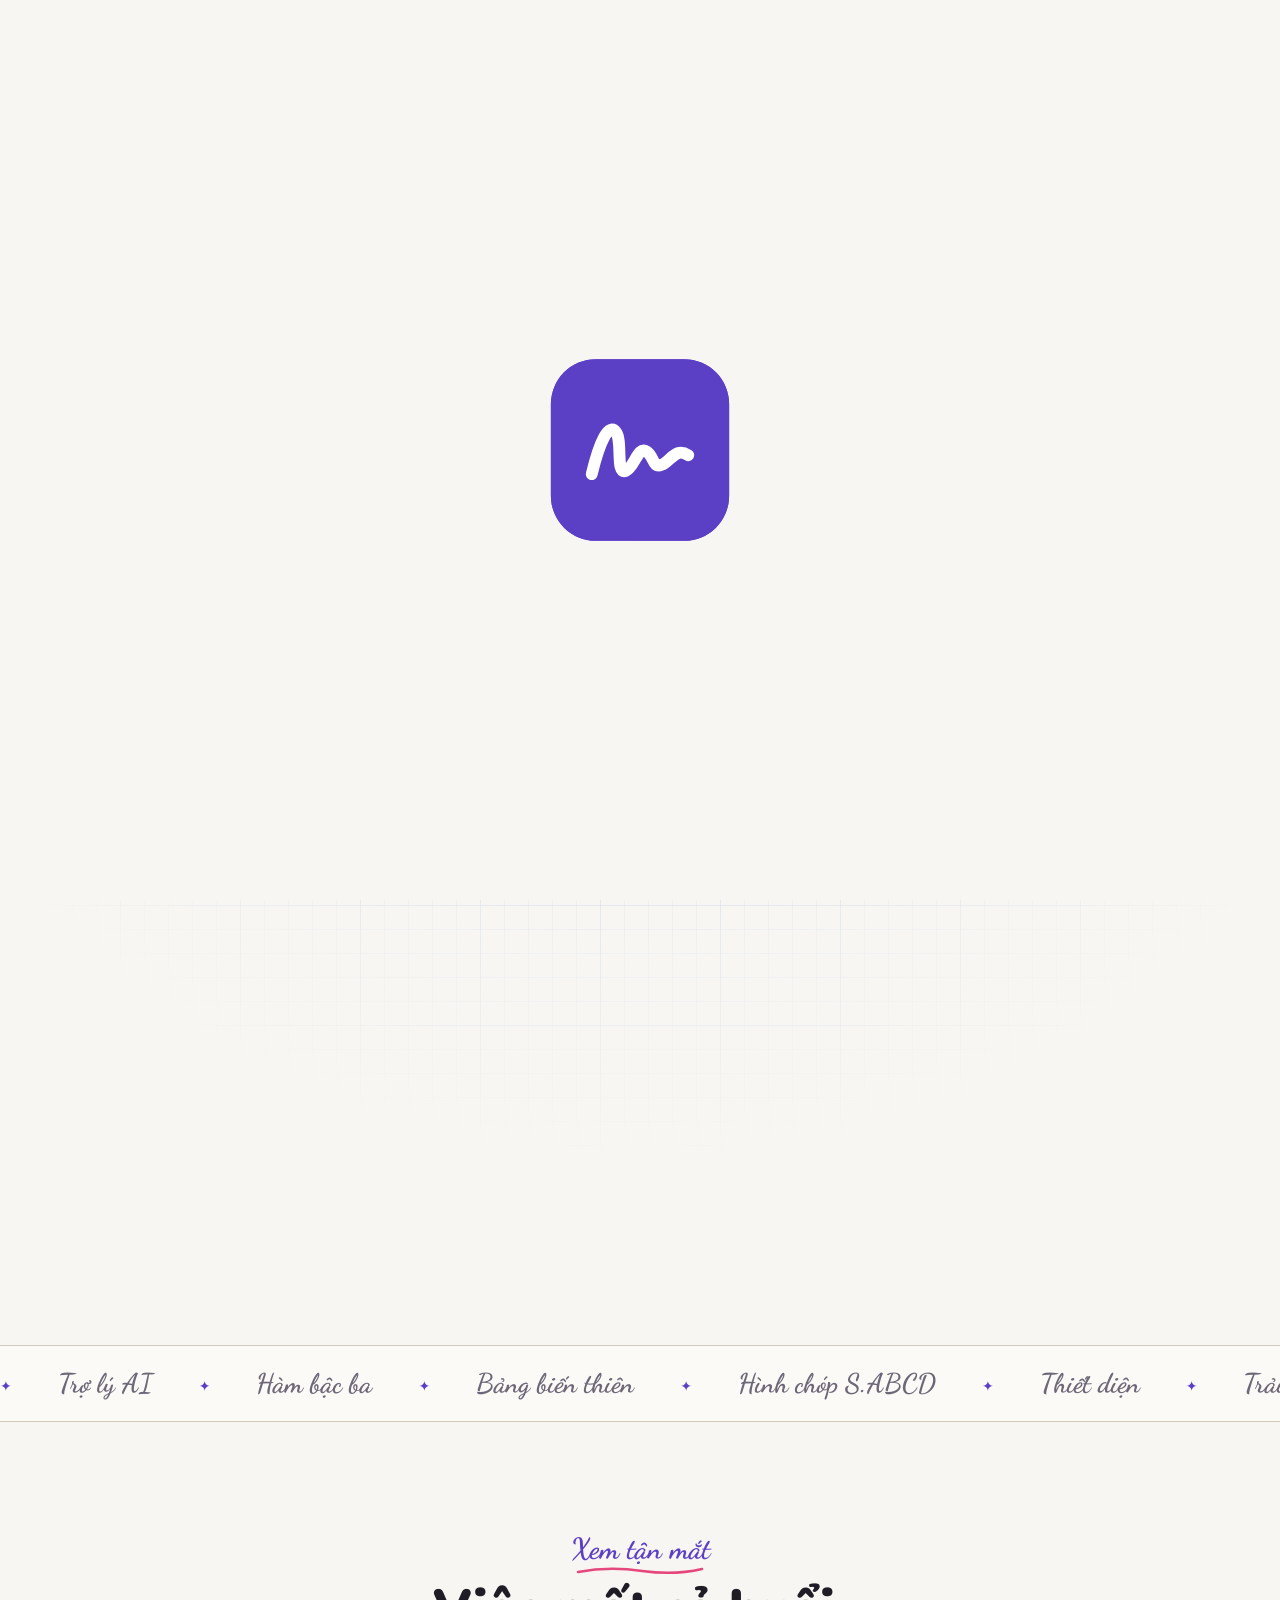
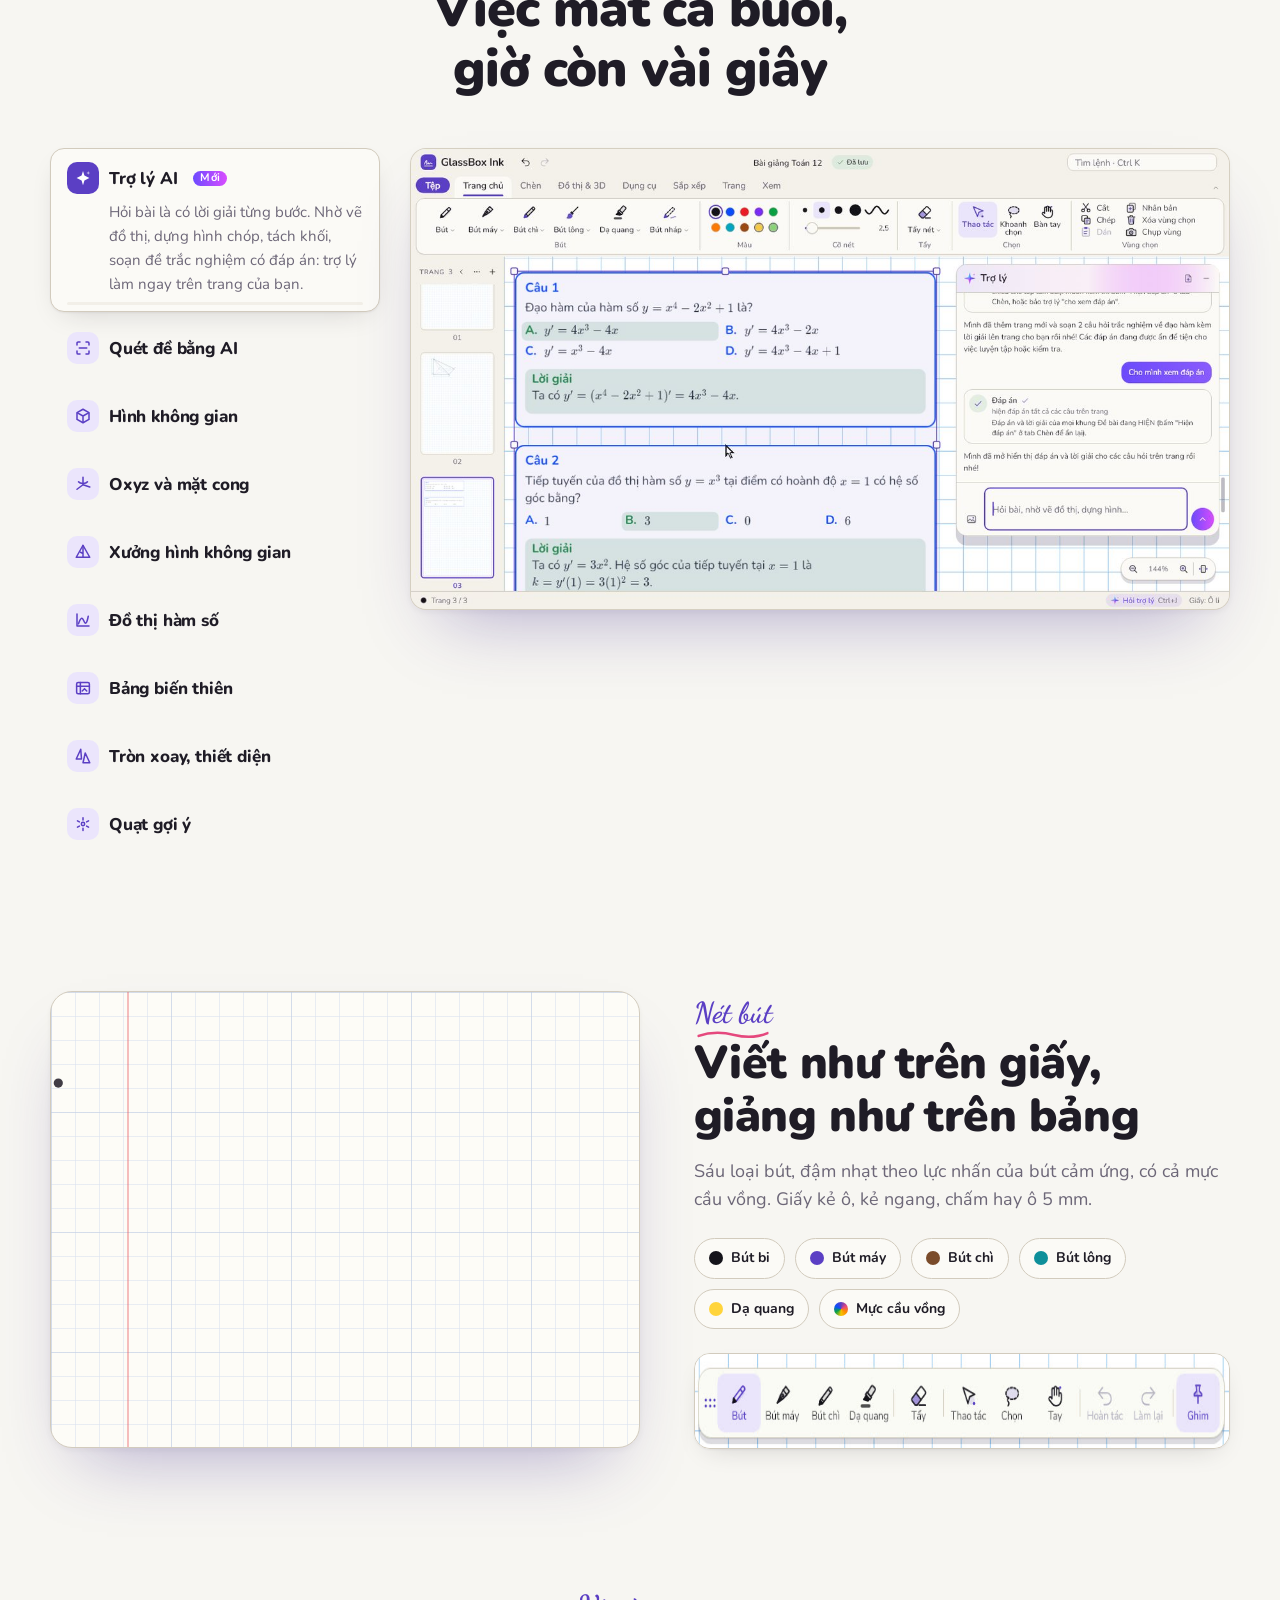
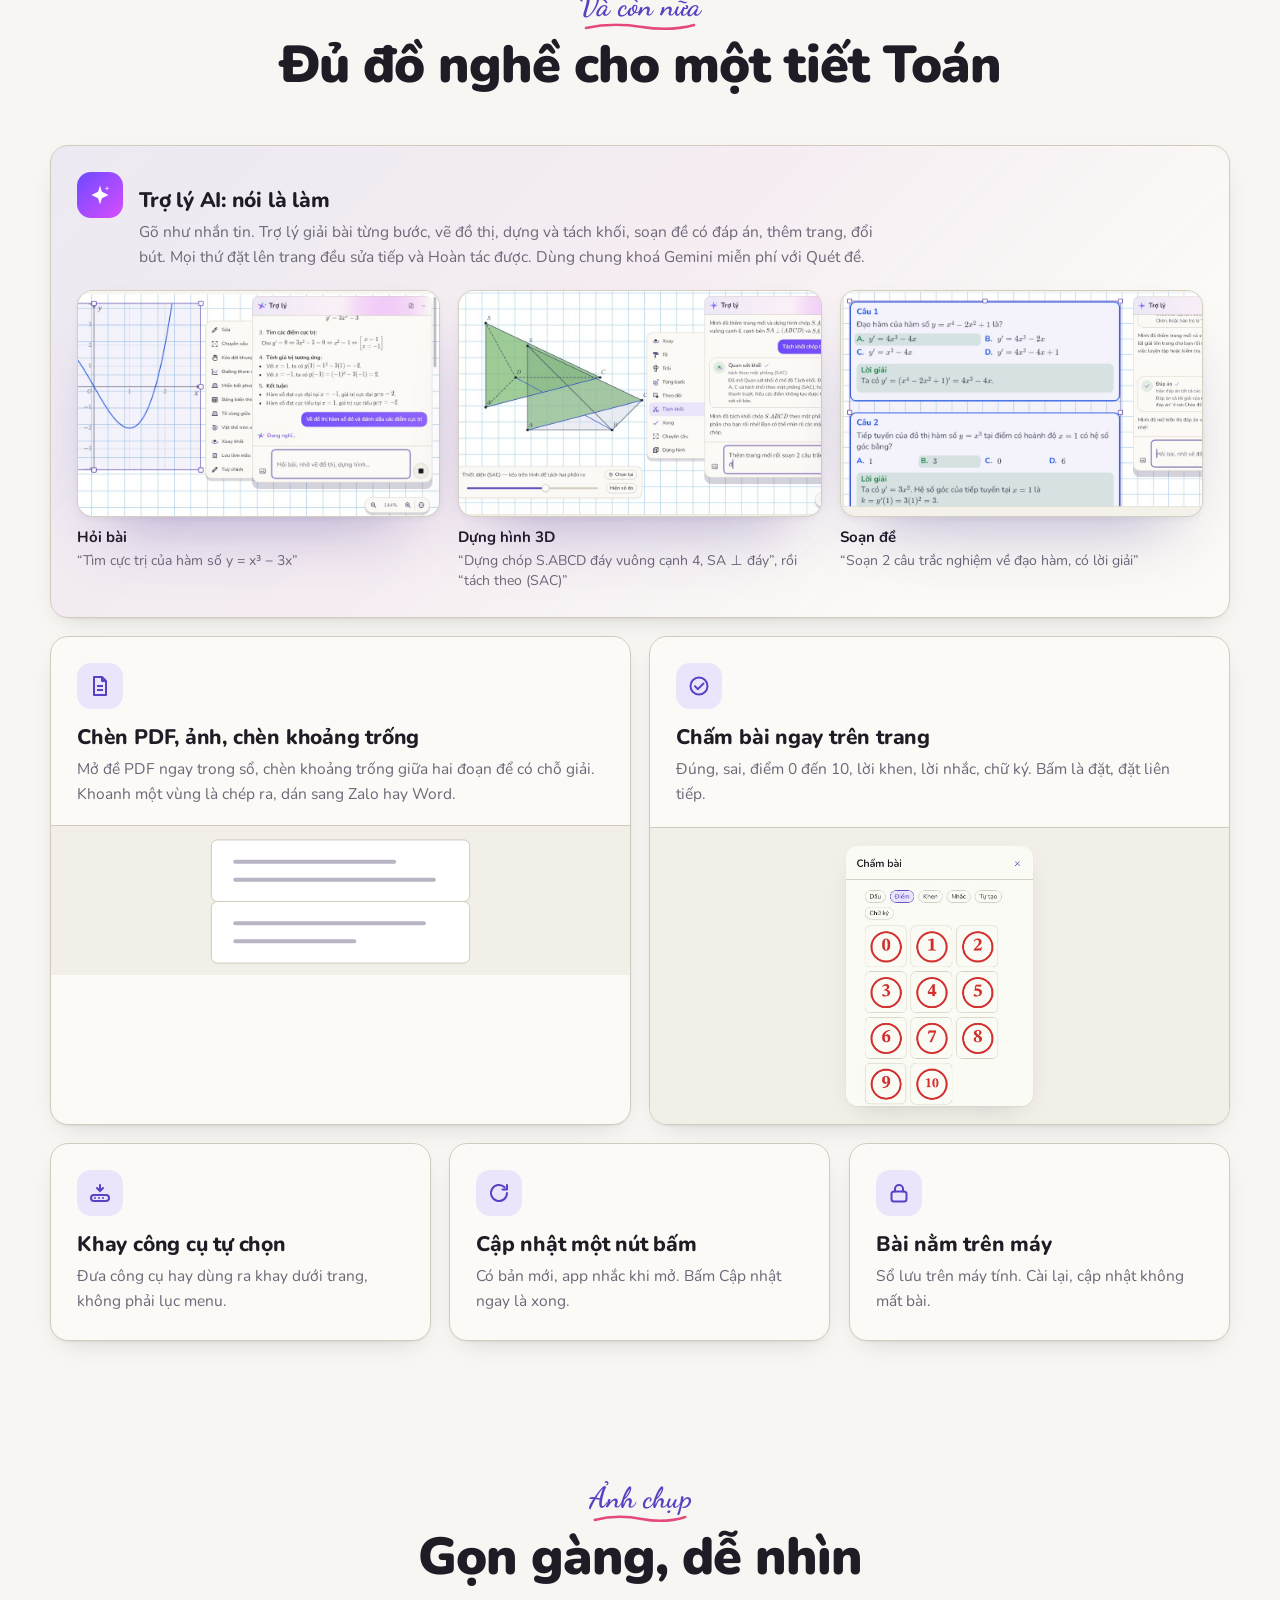
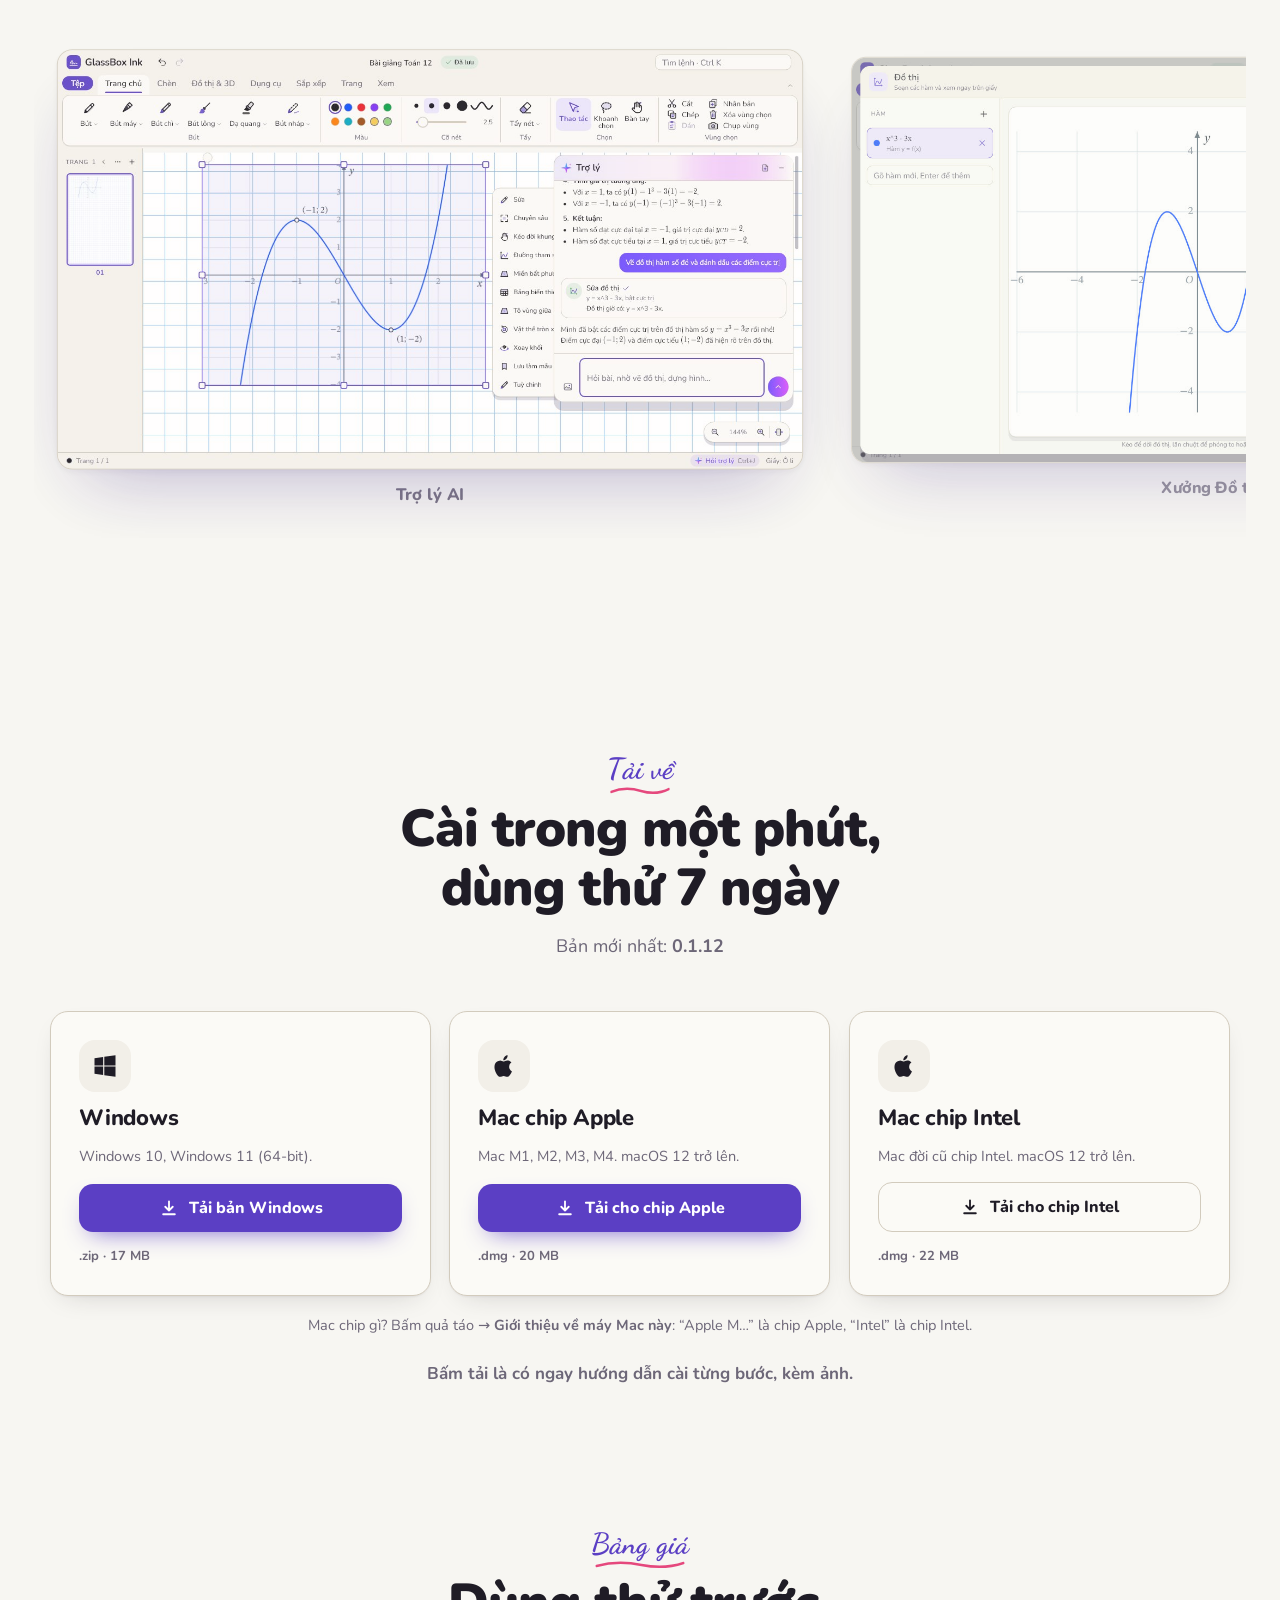
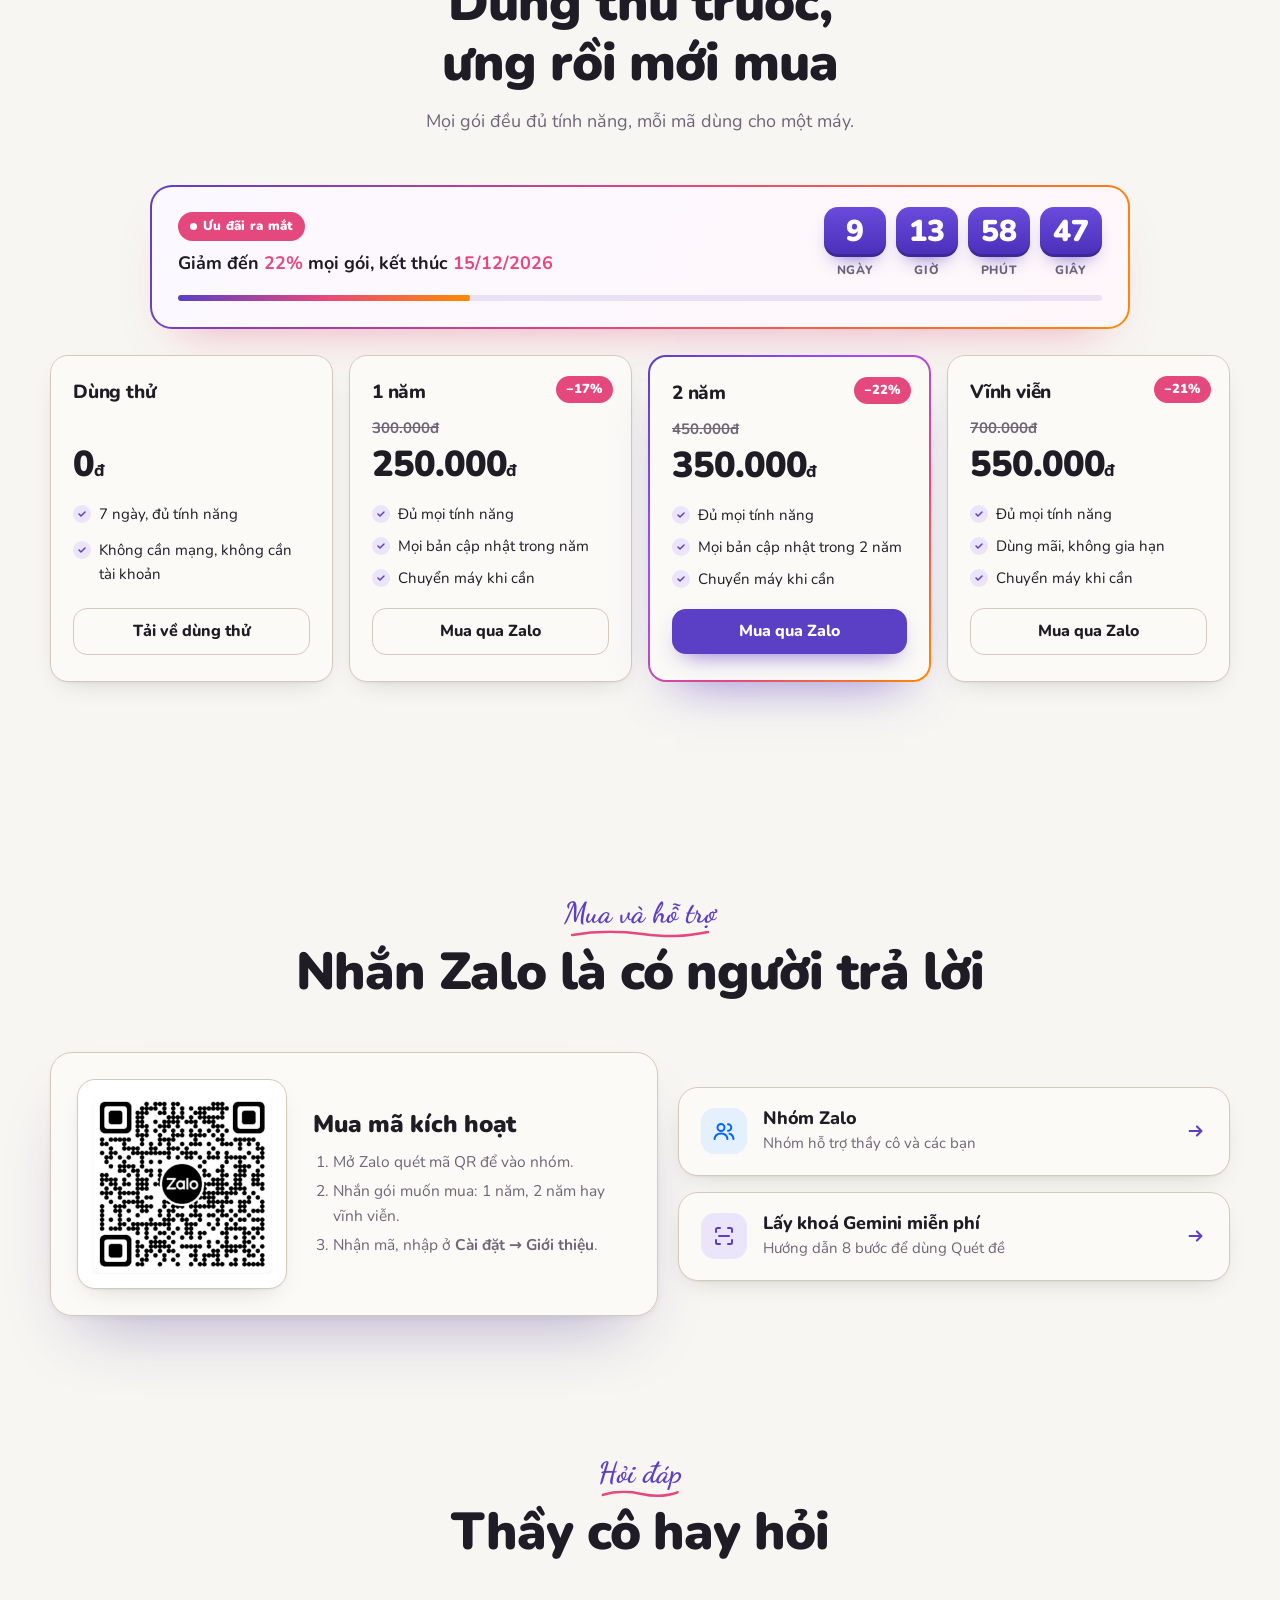
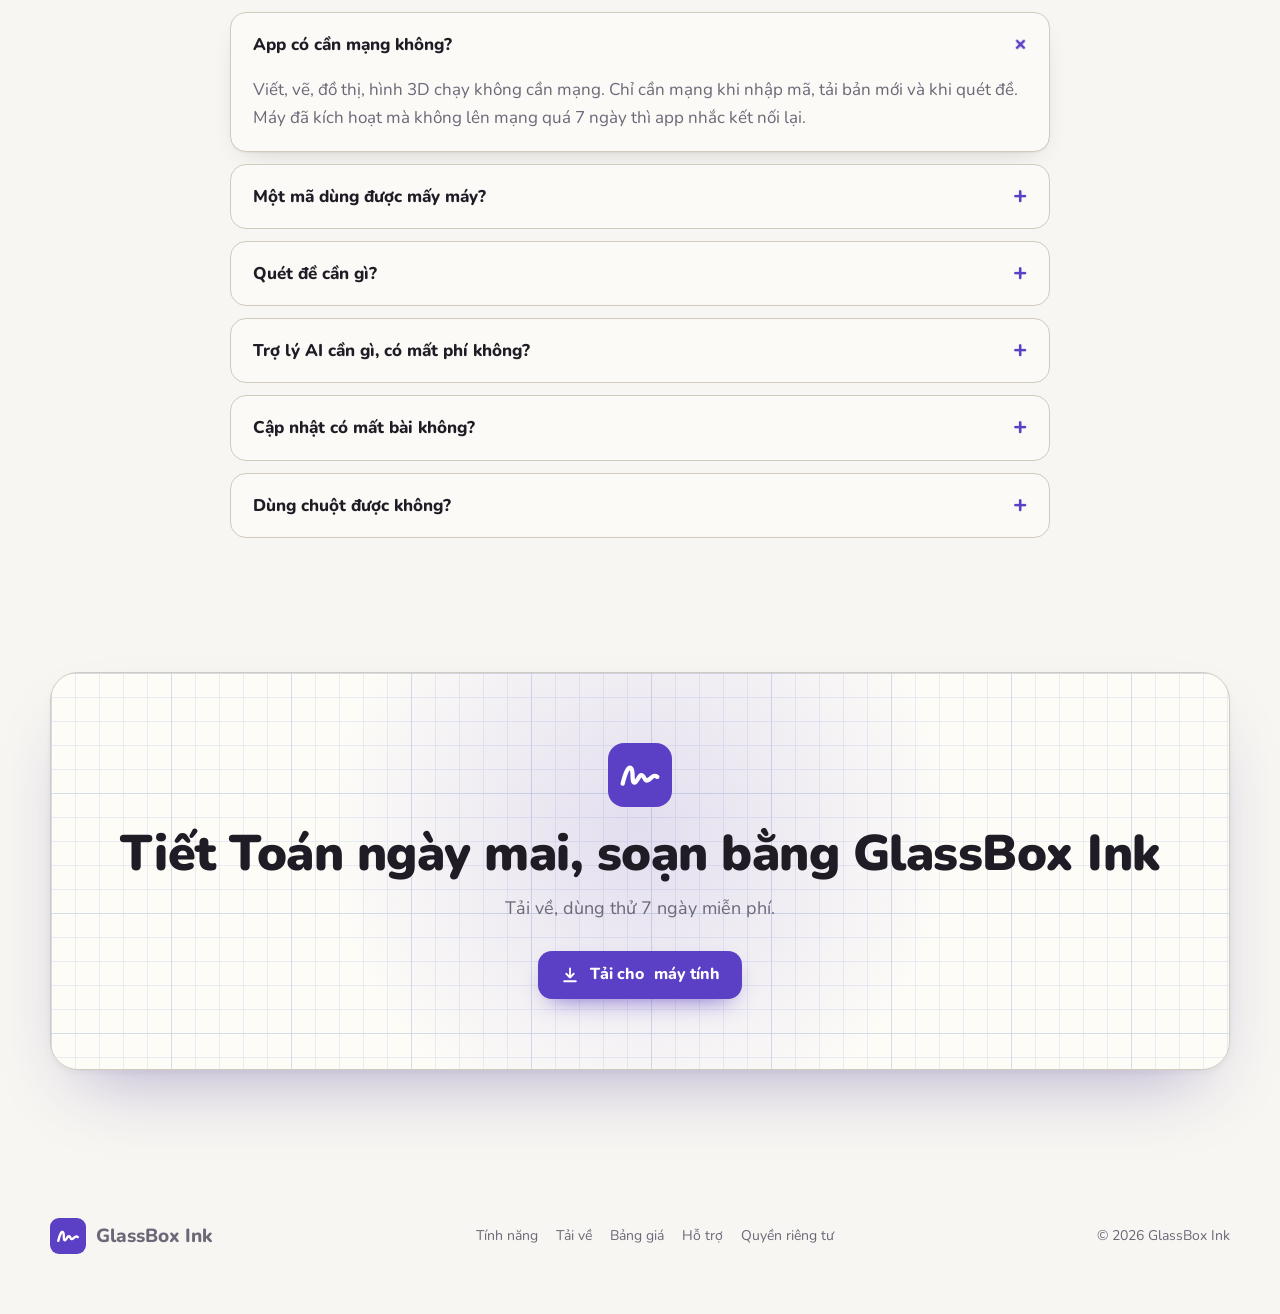
==== index.html @ cfca695d "Trang Chính sách quyền riêng tư (đồng bộ Google Drive tuỳ chọn) và link ở chân trang Co-Authored-By:" ====
<!doctype html>
<!-- Claude: trang giới thiệu GlassBox Ink, bản 2 (15/11/2026). Video và ảnh trong media/ là khung hình thật của app. -->
<html lang="vi">
<head>
<meta charset="utf-8">
<script>
  // Claude (17/11/2026): link giới thiệu glassboxink.io.vn/?gt=XXXXXXXX (8 chữ/số, app cấp cho khách đã mua) — ghé máy chủ bản quyền để
  // ghi lượt bấm; máy chủ luôn chuyển về /#tai-ve (không còn ?gt nên không lặp).
  try {
    var gt = new URLSearchParams(location.search).get('gt');
    if (gt && /^[0-9A-Za-z]{8}$/.test(gt)) location.replace('http://57.158.84.245/gt/' + gt);
  } catch (e) {}
</script>
<meta name="viewport" content="width=device-width, initial-scale=1, viewport-fit=cover">
<title>GlassBox Ink · Sổ tay viết Toán</title>
<meta name="description" content="GlassBox Ink: sổ tay cho thầy cô giảng Toán và các bạn học Toán, chạy trên Windows và macOS. Viết tay mượt, đồ thị, bảng biến thiên, hình 3D, Oxyz, quét đề bằng AI. Dùng thử 7 ngày.">
<meta name="theme-color" content="#5B3FC4">
<meta property="og:title" content="GlassBox Ink · Sổ tay viết Toán">
<meta property="og:description" content="Sổ tay cho thầy cô giảng Toán và các bạn học Toán. Viết tay như trên giấy, vẽ hình chuẩn như máy. Dùng thử 7 ngày.">
<meta property="og:type" content="website">
<meta property="og:url" content="https://glassboxink.io.vn/">
<meta property="og:site_name" content="GlassBox Ink">
<meta property="og:image" content="https://glassboxink.io.vn/media/og.jpg">
<meta property="og:image:width" content="1200">
<meta property="og:image:height" content="630">
<meta property="og:image:alt" content="GlassBox Ink: sổ tay cho thầy cô giảng Toán và các bạn học Toán">
<meta name="twitter:card" content="summary_large_image">
<meta name="twitter:image" content="https://glassboxink.io.vn/media/og.jpg">
<link rel="icon" href="media/logo.svg" type="image/svg+xml">
<link rel="preconnect" href="https://fonts.googleapis.com">
<link rel="preconnect" href="https://fonts.gstatic.com" crossorigin>
<link href="https://fonts.googleapis.com/css2?family=Dancing+Script:wght@700&family=Nunito:wght@400;600;700;800;900&display=swap&subset=vietnamese" rel="stylesheet">
<link rel="stylesheet" href="css/site.css?v=20261119a">
<script>
  // Claude: màn mở đầu chỉ chạy lần đầu vào trong phiên, và không chạy khi máy bật giảm chuyển động.
  try {
    if (/^#(tai-|huong-dan-)/.test(location.hash) || (sessionStorage.getItem('gb-intro') && !/introAt=/.test(location.search)) || matchMedia('(prefers-reduced-motion: reduce)').matches) document.documentElement.classList.add('no-intro');
  } catch (e) {}
</script>
</head>
<body>
<svg width="0" height="0" style="position:absolute" aria-hidden="true">
  <defs>
    <linearGradient id="rainbow" x1="0" x2="1">
      <stop offset="0" stop-color="#5B3FC4"/><stop offset=".25" stop-color="#9b4dff"/>
      <stop offset=".5" stop-color="#e5487d"/><stop offset=".75" stop-color="#ff8a00"/><stop offset="1" stop-color="#f5c400"/>
    </linearGradient>
    <symbol id="i-check" viewBox="0 0 24 24"><path d="M5 12.5l4.2 4.2L19 7" fill="none" stroke="currentColor" stroke-width="2.4" stroke-linecap="round" stroke-linejoin="round"/></symbol>
    <symbol id="i-down" viewBox="0 0 24 24"><path d="M12 4v11m0 0l-4.5-4.5M12 15l4.5-4.5M5 19.5h14" fill="none" stroke="currentColor" stroke-width="2.2" stroke-linecap="round" stroke-linejoin="round"/></symbol>
    <symbol id="i-play" viewBox="0 0 24 24"><path d="M8 5.5v13l10.5-6.5z" fill="currentColor"/></symbol>
    <symbol id="i-arrow" viewBox="0 0 24 24"><path d="M5 12h13m-5-5l5 5-5 5" fill="none" stroke="currentColor" stroke-width="2.2" stroke-linecap="round" stroke-linejoin="round"/></symbol>
    <symbol id="i-spark" viewBox="0 0 24 24"><path d="M12 2.5l1.9 6.3 6.6 3.2-6.6 3.2L12 21.5l-1.9-6.3L3.5 12l6.6-3.2z" fill="currentColor"/><path d="M19 2.8l.6 1.9 1.9.6-1.9.6-.6 1.9-.6-1.9-1.9-.6 1.9-.6z" fill="currentColor" opacity=".7"/></symbol>
    <symbol id="i-scan" viewBox="0 0 24 24"><g fill="none" stroke="currentColor" stroke-width="2" stroke-linecap="round"><path d="M4 8V5.5A1.5 1.5 0 0 1 5.5 4H8M16 4h2.5A1.5 1.5 0 0 1 20 5.5V8M20 16v2.5a1.5 1.5 0 0 1-1.5 1.5H16M8 20H5.5A1.5 1.5 0 0 1 4 18.5V16"/><path d="M7 12h10"/></g></symbol>
    <symbol id="i-graph" viewBox="0 0 24 24"><g fill="none" stroke="currentColor" stroke-width="2" stroke-linecap="round"><path d="M4 20V4M4 20h16"/><path d="M6 17c3-9 5-9 7-4s4 5 6-6"/></g></symbol>
    <symbol id="i-table" viewBox="0 0 24 24"><g fill="none" stroke="currentColor" stroke-width="2" stroke-linecap="round"><rect x="3.5" y="4.5" width="17" height="15" rx="2"/><path d="M3.5 9.5h17M8.5 4.5v15M11 16l3-3 3 3"/></g></symbol>
    <symbol id="i-cube" viewBox="0 0 24 24"><g fill="none" stroke="currentColor" stroke-width="2" stroke-linejoin="round"><path d="M12 3l8 4.5v9L12 21l-8-4.5v-9z"/><path d="M4 7.5l8 4.5 8-4.5M12 12v9"/></g></symbol>
    <symbol id="i-axes" viewBox="0 0 24 24"><g fill="none" stroke="currentColor" stroke-width="2" stroke-linecap="round"><path d="M12 13V3M12 13l-8 6M12 13l9 3"/><path d="M6 9c2 3 10 3 12 0"/></g></symbol>
    <symbol id="i-ruler" viewBox="0 0 24 24"><g fill="none" stroke="currentColor" stroke-width="2" stroke-linejoin="round"><path d="M12 3L3 19h18z"/><path d="M12 3v16M8 12l4 2"/></g></symbol>
    <symbol id="i-fan" viewBox="0 0 24 24"><g fill="none" stroke="currentColor" stroke-width="2" stroke-linecap="round"><circle cx="12" cy="12" r="2.2"/><path d="M12 3.5v3M19.4 7.7l-2.6 1.5M19.4 16.3l-2.6-1.5M12 20.5v-3M4.6 16.3l2.6-1.5M4.6 7.7l2.6 1.5"/></g></symbol>
    <symbol id="i-split" viewBox="0 0 24 24"><g fill="none" stroke="currentColor" stroke-width="2" stroke-linejoin="round"><path d="M9 3l-6 13h7zM15 8l6 13h-9z"/></g></symbol>
    <symbol id="i-pen" viewBox="0 0 24 24"><g fill="none" stroke="currentColor" stroke-width="2" stroke-linecap="round" stroke-linejoin="round"><path d="M15.5 4.5l4 4L9 19l-5 1 1-5z"/><path d="M13.5 6.5l4 4"/></g></symbol>
    <symbol id="i-pdf" viewBox="0 0 24 24"><g fill="none" stroke="currentColor" stroke-width="2" stroke-linejoin="round"><path d="M6 3h8l4 4v14H6z"/><path d="M14 3v4h4M9 12h6M9 16h6"/></g></symbol>
    <symbol id="i-grade" viewBox="0 0 24 24"><g fill="none" stroke="currentColor" stroke-width="2" stroke-linecap="round"><circle cx="12" cy="12" r="8.5"/><path d="M8 12.3l2.8 2.8L16.5 9.5"/></g></symbol>
    <symbol id="i-tray" viewBox="0 0 24 24"><g fill="none" stroke="currentColor" stroke-width="2" stroke-linecap="round"><rect x="3" y="14" width="18" height="6" rx="3"/><path d="M7 17h.01M11 17h.01M15 17h.01M12 4v6m-3-3l3 3 3-3"/></g></symbol>
    <symbol id="i-update" viewBox="0 0 24 24"><g fill="none" stroke="currentColor" stroke-width="2" stroke-linecap="round" stroke-linejoin="round"><path d="M20 12a8 8 0 1 1-2.4-5.7M20 4v4.5h-4.5"/></g></symbol>
    <symbol id="i-lock" viewBox="0 0 24 24"><g fill="none" stroke="currentColor" stroke-width="2" stroke-linecap="round"><rect x="4.5" y="10.5" width="15" height="10" rx="2.5"/><path d="M8 10.5V8a4 4 0 0 1 8 0v2.5"/></g></symbol>
    <symbol id="i-menu" viewBox="0 0 24 24"><path d="M4 7h16M4 12h16M4 17h16" stroke="currentColor" stroke-width="2" stroke-linecap="round"/></symbol>
    <symbol id="i-win" viewBox="0 0 24 24"><path d="M3 5.3l7.4-1v7.2H3zM11.4 4.1L21 2.8v8.7h-9.6zM3 12.5h7.4v7.2l-7.4-1zM11.4 12.5H21v8.7l-9.6-1.3z" fill="currentColor"/></symbol>
    <symbol id="i-mac" viewBox="0 0 24 24"><path d="M16.4 12.6c0-2.3 1.9-3.4 2-3.5-1.1-1.6-2.8-1.8-3.4-1.8-1.4-.1-2.8.9-3.5.9-.7 0-1.9-.9-3.1-.8-1.6 0-3 .9-3.8 2.3-1.6 2.8-.4 7 1.2 9.3.8 1.1 1.7 2.4 2.9 2.3 1.2 0 1.6-.7 3-.7s1.8.7 3 .7c1.3 0 2.1-1.1 2.8-2.3.9-1.3 1.3-2.6 1.3-2.6s-2.4-1-2.4-3.8zM14.1 5.8c.6-.8 1.1-1.9 1-3-.9 0-2.1.6-2.7 1.4-.6.7-1.1 1.8-1 2.9 1 .1 2.1-.5 2.7-1.3z" fill="currentColor"/></symbol>
    <symbol id="i-users" viewBox="0 0 24 24"><g fill="none" stroke="currentColor" stroke-width="2" stroke-linecap="round"><circle cx="9" cy="8.5" r="3.5"/><path d="M2.5 20c.6-3.6 3.3-5.5 6.5-5.5s5.9 1.9 6.5 5.5M16 5.2a3.3 3.3 0 0 1 0 6.6M17.5 14.7c2.2.6 3.6 2.4 4 5.3"/></g></symbol>
    <symbol id="i-mail" viewBox="0 0 24 24"><g fill="none" stroke="currentColor" stroke-width="2" stroke-linejoin="round"><rect x="3" y="5" width="18" height="14" rx="2"/><path d="M3.5 6l8.5 7 8.5-7"/></g></symbol>
  </defs>
</svg>

<!-- Màn mở đầu -->
<div class="intro" id="intro" aria-hidden="true"><canvas id="introCanvas"></canvas></div>

<div class="progress" id="progress" aria-hidden="true"></div>
<header class="nav" id="top">
  <div class="wrap">
    <a class="brand" href="#top" aria-label="GlassBox Ink">
      <svg class="logo" viewBox="0 0 48 48" aria-hidden="true"><rect width="48" height="48" rx="12"/><path d="M11 30.5c2.2-9 4.6-14 6.6-11.2 1.7 2.4-.2 11.6 2.6 10.3 2.4-1.1 3.2-6.7 5.6-5.2 2 1.3 1.6 4.6 4 3.6 1.7-.7 2.7-2.6 4.6-3.2 1-.3 1.8.1 2.6.6"/></svg>
      GlassBox Ink
    </a>
    <nav class="nav-links" id="navLinks" aria-label="Mục chính">
      <a href="#xem-app">Tính năng</a>
      <a href="#tai-ve">Tải về</a>
      <a href="#bang-gia">Bảng giá</a>
      <a href="#hoi-dap">Hỏi đáp</a>
      <a href="#ho-tro">Hỗ trợ</a>
    </nav>
    <a class="btn btn-sm" href="#tai-ve">Tải miễn phí</a>
    <button class="icon-btn" id="menuBtn" type="button" aria-label="Mở menu" aria-expanded="false" aria-controls="navLinks"><svg><use href="#i-menu"/></svg></button>
  </div>
</header>

<main>
<section class="hero" id="hero">
  <div class="grid-bg" aria-hidden="true"></div>
  <div class="glow-bg" aria-hidden="true"></div>
  <div class="wrap">
    <div class="hero-text">
      <span class="chip rv-h"><b>Mới <span data-ver>0.1.12</span></b>Sổ tay cho thầy cô giảng Toán và các bạn học Toán</span>
      <h1 data-split>Viết tay như trên giấy.
        <span class="line2"><span class="grad-text">Vẽ hình</span> <span class="hand-word">chuẩn như máy.<svg viewBox="0 0 300 30" preserveAspectRatio="none" aria-hidden="true"><path d="M4 20c40-12 80-14 120-8s90 8 172-6"/></svg></span></span>
      </h1>
      <p class="lead rv-h" style="--d:.35s">Nét bút mượt có lực nhấn. Đồ thị, bảng biến thiên, hình không gian, Oxyz dựng trong vài giây. <b>Trợ lý AI</b> giải bài, dựng hình, soạn đề theo lời bạn; chụp đề vào là AI dựng lại cả chữ lẫn hình.</p>
      <div class="cta rv-h" style="--d:.45s">
        <a class="btn" href="#tai-ve" data-dl-primary><svg><use href="#i-down"/></svg><span>Tải cho <span data-os-name>Windows</span><small>Dùng thử 7 ngày, miễn phí</small></span></a>
        <a class="btn ghost" href="#xem-app"><svg><use href="#i-play"/></svg>Xem app chạy</a>
      </div>
      <div class="trust rv-h" style="--d:.55s">
        <span><svg><use href="#i-check"/></svg>Dùng thử không cần mạng</span>
        <span><svg><use href="#i-check"/></svg>Bài nằm trên máy</span>
        <span><svg><use href="#i-check"/></svg>Cập nhật một nút bấm</span>
      </div>
    </div>
    <div class="hero-stage rv-h" style="--d:.6s" data-now="ai">
      <div class="float-chip fc1" data-set="ai"><i><svg><use href="#i-spark"/></svg></i>Trợ lý AI</div>
      <div class="float-chip fc2" data-set="ai"><i><svg><use href="#i-cube"/></svg></i>Dựng hình 3D bằng lời</div>
      <div class="float-chip fc3" data-set="ai"><i><svg><use href="#i-grade"/></svg></i>Soạn đề có đáp án</div>
      <div class="float-chip fc1" data-set="hero"><i><svg><use href="#i-pen"/></svg></i>Mực cầu vồng</div>
      <div class="float-chip fc2" data-set="hero"><i><svg><use href="#i-split"/></svg></i>Tách khối theo thiết diện</div>
      <div class="float-chip fc3" data-set="hero"><i><svg><use href="#i-cube"/></svg></i>Vật thể tròn xoay</div>
      <div class="window" id="heroWin">
        <video src="media/video/tro-ly.mp4" poster="media/video/tro-ly.jpg" data-list="tro-ly,hero" muted playsinline preload="none" data-auto aria-label="GlassBox Ink: Trợ lý AI giải bài, vẽ đồ thị, dựng hình chóp, soạn đề; rồi chữ mực cầu vồng, vật thể tròn xoay, tách hình chóp theo thiết diện"></video>
      </div>
    </div>
  </div>
  <div class="marquee" aria-hidden="true">
    <div class="marquee-track">
      <span>Trợ lý AI</span><span>Hàm bậc ba</span><span>Bảng biến thiên</span><span>Hình chóp S.ABCD</span><span>Thiết diện</span><span>Trải hình</span><span>Mặt cong Oxyz</span><span>Vật thể tròn xoay</span><span>Khoảng cách</span><span>Chấm điểm</span><span>Chèn PDF</span><span>Quét đề</span>
      <span>Trợ lý AI</span><span>Hàm bậc ba</span><span>Bảng biến thiên</span><span>Hình chóp S.ABCD</span><span>Thiết diện</span><span>Trải hình</span><span>Mặt cong Oxyz</span><span>Vật thể tròn xoay</span><span>Khoảng cách</span><span>Chấm điểm</span><span>Chèn PDF</span><span>Quét đề</span>
    </div>
  </div>
</section>

<section class="sec" id="xem-app">
  <div class="wrap">
    <div class="sec-head rv">
      <div class="kicker">Xem tận mắt</div>
      <h2 data-split>Việc mất cả buổi, giờ còn vài giây</h2>
    </div>
    <div class="show">
      <div class="tabs" role="tablist" aria-label="Tính năng">
        <button class="tab" role="tab" aria-selected="true" data-video="tro-ly">
          <h3><i><svg><use href="#i-spark"/></svg></i>Trợ lý AI <span class="new-tag">Mới</span></h3>
          <p>Hỏi bài là có lời giải từng bước. Nhờ vẽ đồ thị, dựng hình chóp, tách khối, soạn đề trắc nghiệm có đáp án: trợ lý làm ngay trên trang của bạn.</p><span class="bar"><b></b></span>
        </button>
        <button class="tab" role="tab" aria-selected="false" data-video="quet-de">
          <h3><i><svg><use href="#i-scan"/></svg></i>Quét đề bằng AI</h3>
          <p>Dán ảnh đề, khoanh vùng. App đọc đề, gõ lại câu có công thức và dựng hình để sửa tiếp.</p><span class="bar"><b></b></span>
        </button>
        <button class="tab" role="tab" aria-selected="false" data-video="khoi-3d">
          <h3><i><svg><use href="#i-cube"/></svg></i>Hình không gian</h3>
          <p>Xoay, tô màu mặt, dựng từng bước, trải hình, tách khối theo thiết diện.</p><span class="bar"><b></b></span>
        </button>
        <button class="tab" role="tab" aria-selected="false" data-video="oxyz">
          <h3><i><svg><use href="#i-axes"/></svg></i>Oxyz và mặt cong</h3>
          <p>Mỗi dòng một lệnh: gõ z = x² + y² là mặt cong hiện ra, kéo để xoay.</p><span class="bar"><b></b></span>
        </button>
        <button class="tab" role="tab" aria-selected="false" data-video="khoang-cach">
          <h3><i><svg><use href="#i-ruler"/></svg></i>Xưởng hình không gian</h3>
          <p>Đủ công cụ dựng hình: đoạn vuông góc chung, khoảng cách, góc.</p><span class="bar"><b></b></span>
        </button>
        <button class="tab" role="tab" aria-selected="false" data-video="do-thi">
          <h3><i><svg><use href="#i-graph"/></svg></i>Đồ thị hàm số</h3>
          <p>Gõ hàm là có đồ thị. Một nút bấm để hiện cực trị, nghiệm, điểm uốn.</p><span class="bar"><b></b></span>
        </button>
        <button class="tab" role="tab" aria-selected="false" data-video="bang-bien-thien">
          <h3><i><svg><use href="#i-table"/></svg></i>Bảng biến thiên</h3>
          <p>Từ biểu thức ra bảng đủ dấu, mũi tên, giá trị. Sửa tay từng ô được.</p><span class="bar"><b></b></span>
        </button>
        <button class="tab" role="tab" aria-selected="false" data-video="hero">
          <h3><i><svg><use href="#i-split"/></svg></i>Tròn xoay, thiết diện</h3>
          <p>Quay parabol thành vật thể tròn xoay; cắt chóp theo thiết diện rồi kéo các khối rời nhau.</p><span class="bar"><b></b></span>
        </button>
        <button class="tab" role="tab" aria-selected="false" data-video="quat">
          <h3><i><svg><use href="#i-fan"/></svg></i>Quạt gợi ý</h3>
          <p>Chọn hình, bấm chuột phải hoặc giữ ngón: việc làm tiếp xòe ra quanh hình.</p><span class="bar"><b></b></span>
        </button>
      </div>
      <div class="show-stage">
        <div class="window"><video id="showVideo" muted playsinline preload="none" poster="media/video/tro-ly.jpg" aria-label="Video tính năng đang chọn"></video></div>
        <p class="tab-desc" id="tabDesc"></p>
      </div>
    </div>
  </div>
</section>

<section class="sec tight">
  <div class="wrap write">
    <div class="write-paper paper rv" id="hwPaper">
      <span class="margin"></span>
      <svg class="hw" id="hw" viewBox="0 0 640 496" role="img" aria-label="Chữ viết tay: Xin chào thầy cô, GlassBox Ink, y bằng x mũ ba trừ ba x">
        <defs>
          <clipPath id="c1"><rect x="0" y="0" width="0" height="496"/></clipPath>
          <clipPath id="c2"><rect x="0" y="0" width="0" height="496"/></clipPath>
          <clipPath id="c3"><rect x="0" y="0" width="0" height="496"/></clipPath>
          <clipPath id="c4"><rect x="0" y="0" width="0" height="496"/></clipPath>
        </defs>
        <rect id="hl" x="112" y="318" width="0" height="40" rx="12" fill="#FFD43B" opacity=".42"/>
        <g clip-path="url(#c1)"><text id="t1" x="108" y="122" font-size="58" fill="#5B3FC4">Xin chào thầy cô,</text></g>
        <g clip-path="url(#c2)"><text id="t2" x="108" y="232" font-size="84" fill="url(#rainbow)">GlassBox Ink</text></g>
        <g clip-path="url(#c3)"><text id="t3" x="112" y="352" font-size="60" fill="#0A4DFF">y = x³ − 3x</text></g>
        <g clip-path="url(#c4)"><path id="t4" d="M112 400c60-14 120-16 180-8s120 10 200-10" fill="none" stroke="#EB1C26" stroke-width="4.5" stroke-linecap="round"/></g>
        <circle id="nib" r="5" fill="#1F1C26" opacity="0"/>
      </svg>
    </div>
    <div class="rv" style="--d:.1s">
      <div class="kicker">Nét bút</div>
      <h2 data-split>Viết như trên giấy, giảng như trên bảng</h2>
      <p class="big">Sáu loại bút, đậm nhạt theo lực nhấn của bút cảm ứng, có cả mực cầu vồng. Giấy kẻ ô, kẻ ngang, chấm hay ô 5 mm.</p>
      <div class="pens">
        <span class="pen-chip"><span class="sw" style="background:#14131A"></span>Bút bi</span>
        <span class="pen-chip"><span class="sw" style="background:#5B3FC4"></span>Bút máy</span>
        <span class="pen-chip"><span class="sw" style="background:#7A4B2A"></span>Bút chì</span>
        <span class="pen-chip"><span class="sw" style="background:#0E8F9A"></span>Bút lông</span>
        <span class="pen-chip"><span class="sw" style="background:#FFD43B"></span>Dạ quang</span>
        <span class="pen-chip"><span class="sw" style="background:conic-gradient(#5B3FC4,#e5487d,#ff8a00,#f5c400,#08A045,#0A4DFF,#5B3FC4)"></span>Mực cầu vồng</span>
      </div>
      <img class="tray-img" src="media/anh/khay.jpg" alt="Khay bút của GlassBox Ink" loading="lazy" width="740" height="96">
    </div>
  </div>
</section>

<section class="sec tight" id="tinh-nang">
  <div class="wrap">
    <div class="sec-head rv">
      <div class="kicker">Và còn nữa</div>
      <h2 data-split>Đủ đồ nghề cho một tiết Toán</h2>
    </div>
    <div class="bento">
      <article class="card full ai-card rv glow">
        <div class="ai-head">
          <div class="ic"><svg><use href="#i-spark"/></svg></div>
          <div>
            <h3>Trợ lý AI: nói là làm</h3>
            <p>Gõ như nhắn tin. Trợ lý giải bài từng bước, vẽ đồ thị, dựng và tách khối, soạn đề có đáp án, thêm trang, đổi bút. Mọi thứ đặt lên trang đều sửa tiếp và Hoàn tác được. Dùng chung khoá Gemini miễn phí với Quét đề.</p>
          </div>
        </div>
        <div class="ai-shots">
          <figure><div class="window"><img src="media/anh/ai-hoi-bai.jpg" alt="Trợ lý AI giải tìm cực trị của y = x³ − 3x từng bước" loading="lazy"></div><figcaption><b>Hỏi bài</b>“Tìm cực trị của hàm số y = x³ − 3x”</figcaption></figure>
          <figure><div class="window"><img src="media/anh/ai-dung-hinh.jpg" alt="Trợ lý AI dựng hình chóp S.ABCD và tách theo mặt phẳng (SAC)" loading="lazy"></div><figcaption><b>Dựng hình 3D</b>“Dựng chóp S.ABCD đáy vuông cạnh 4, SA ⊥ đáy”, rồi “tách theo (SAC)”</figcaption></figure>
          <figure><div class="window"><img src="media/anh/ai-soan-de.jpg" alt="Trợ lý AI soạn hai câu trắc nghiệm về đạo hàm có đáp án" loading="lazy"></div><figcaption><b>Soạn đề</b>“Soạn 2 câu trắc nghiệm về đạo hàm, có lời giải”</figcaption></figure>
        </div>
      </article>
      <article class="card wide rv tilt glow">
        <div class="ic"><svg><use href="#i-pdf"/></svg></div>
        <h3>Chèn PDF, ảnh, chèn khoảng trống</h3>
        <p>Mở đề PDF ngay trong sổ, chèn khoảng trống giữa hai đoạn để có chỗ giải. Khoanh một vùng là chép ra, dán sang Zalo hay Word.</p>
        <div class="mini" aria-hidden="true">
          <svg viewBox="0 0 560 150" preserveAspectRatio="xMidYMid meet" id="pdfAnim">
            <g><rect class="pdf-page" x="150" y="14" width="260" height="62" rx="6"/><path class="pdf-line" d="M174 36h160M174 54h200"/></g>
            <rect id="pdfGap" x="150" y="76" width="260" height="0" fill="#FDFCF7"/>
            <g id="pdfBot"><rect class="pdf-page" x="150" y="76" width="260" height="62" rx="6"/><path class="pdf-line" d="M174 98h190M174 116h120"/></g>
          </svg>
        </div>
      </article>
      <article class="card wide rv tilt glow" style="--d:.08s">
        <div class="ic"><svg><use href="#i-grade"/></svg></div>
        <h3>Chấm bài ngay trên trang</h3>
        <p>Đúng, sai, điểm 0 đến 10, lời khen, lời nhắc, chữ ký. Bấm là đặt, đặt liên tiếp.</p>
        <div class="media"><img src="media/anh/cham-diem.jpg" alt="Bảng Chấm bài, tab Điểm" loading="lazy" width="359" height="500"></div>
      </article>
      <article class="card rv tilt glow">
        <div class="ic"><svg><use href="#i-tray"/></svg></div>
        <h3>Khay công cụ tự chọn</h3>
        <p>Đưa công cụ hay dùng ra khay dưới trang, không phải lục menu.</p>
      </article>
      <article class="card rv tilt glow" style="--d:.06s">
        <div class="ic"><svg><use href="#i-update"/></svg></div>
        <h3>Cập nhật một nút bấm</h3>
        <p>Có bản mới, app nhắc khi mở. Bấm Cập nhật ngay là xong.</p>
      </article>
      <article class="card rv tilt glow" style="--d:.12s">
        <div class="ic"><svg><use href="#i-lock"/></svg></div>
        <h3>Bài nằm trên máy</h3>
        <p>Sổ lưu trên máy tính. Cài lại, cập nhật không mất bài.</p>
      </article>
    </div>
  </div>
</section>

<section class="sec tight">
  <div class="wrap">
    <div class="sec-head rv">
      <div class="kicker">Ảnh chụp</div>
      <h2 data-split>Gọn gàng, dễ nhìn</h2>
    </div>
    <div class="gallery" id="gallery">
      <figure class="shot"><div class="window"><img src="media/anh/ai-toan-canh.jpg" alt="Trợ lý AI vẽ đồ thị và đánh dấu cực trị" loading="lazy" width="1366" height="768"></div><figcaption>Trợ lý AI</figcaption></figure>
      <figure class="shot"><div class="window"><img src="media/anh/05_do_thi_light.jpg" alt="Xưởng Đồ thị" loading="lazy" width="1366" height="768"></div><figcaption>Xưởng Đồ thị</figcaption></figure>
      <figure class="shot"><div class="window"><img src="media/anh/06_bang_bien_thien_light.jpg" alt="Bảng biến thiên" loading="lazy" width="1366" height="768"></div><figcaption>Bảng biến thiên</figcaption></figure>
      <figure class="shot"><div class="window"><img src="media/anh/04_dung_hinh_chop_light.jpg" alt="Dựng hình không gian" loading="lazy" width="1366" height="768"></div><figcaption>Dựng hình không gian</figcaption></figure>
      <figure class="shot"><div class="window"><img src="media/anh/02_quan_sat_light.jpg" alt="Quan sát và tô mặt khối" loading="lazy" width="1366" height="768"></div><figcaption>Quan sát, tô mặt khối</figcaption></figure>
      <figure class="shot"><div class="window"><img src="media/anh/08_cong_thuc_light.jpg" alt="Soạn công thức" loading="lazy" width="1366" height="768"></div><figcaption>Công thức Toán</figcaption></figure>
    </div>
  </div>
</section>

<section class="sec" id="tai-ve">
  <div class="wrap">
    <div class="sec-head rv">
      <div class="kicker">Tải về</div>
      <h2 data-split>Cài trong một phút, dùng thử 7 ngày</h2>
      <p>Bản mới nhất: <b data-ver>0.1.12</b></p>
    </div>
    <div class="dl">
      <article class="dl-card rv tilt glow" data-os="win">
        <div class="os"><svg><use href="#i-win"/></svg></div>
        <h3>Windows</h3>
        <p class="req">Windows 10, Windows 11 (64-bit).</p>
        <a class="btn" data-asset="win-x64" href="https://github.com/lenhokhoa23/net-phat-hanh/releases/download/v0.1.12/GlassBox-Ink-0.1.12-win-x64.zip"><svg><use href="#i-down"/></svg>Tải bản Windows</a>
        <span class="meta" data-size="win-x64">.zip · 17 MB</span>
      </article>
      <article class="dl-card rv tilt glow" style="--d:.06s" data-os="mac-arm">
        <div class="os"><svg><use href="#i-mac"/></svg></div>
        <h3>Mac chip Apple</h3>
        <p class="req">Mac M1, M2, M3, M4. macOS 12 trở lên.</p>
        <a class="btn" data-asset="mac-arm64" href="https://github.com/lenhokhoa23/net-phat-hanh/releases/download/v0.1.12/GlassBox-Ink-0.1.12-mac-arm64.dmg"><svg><use href="#i-down"/></svg>Tải cho chip Apple</a>
        <span class="meta" data-size="mac-arm64">.dmg · 20 MB</span>
      </article>
      <article class="dl-card rv tilt glow" style="--d:.12s" data-os="mac-intel">
        <div class="os"><svg><use href="#i-mac"/></svg></div>
        <h3>Mac chip Intel</h3>
        <p class="req">Mac đời cũ chip Intel. macOS 12 trở lên.</p>
        <a class="btn ghost" data-asset="mac-x64" href="https://github.com/lenhokhoa23/net-phat-hanh/releases/download/v0.1.12/GlassBox-Ink-0.1.12-mac-x64.dmg"><svg><use href="#i-down"/></svg>Tải cho chip Intel</a>
        <span class="meta" data-size="mac-x64">.dmg · 22 MB</span>
      </article>
    </div>
    <p class="note-mac">Mac chip gì? Bấm quả táo → <b>Giới thiệu về máy Mac này</b>: “Apple M…” là chip Apple, “Intel” là chip Intel.</p>
    <p class="dl-hint rv">Bấm tải là có ngay hướng dẫn cài từng bước, kèm ảnh.</p>
  </div>
</section>

<section class="sec tight" id="bang-gia">
  <div class="wrap">
    <div class="sec-head rv">
      <div class="kicker">Bảng giá</div>
      <h2 data-split>Dùng thử trước, ưng rồi mới mua</h2>
      <p>Mọi gói đều đủ tính năng, mỗi mã dùng cho một máy.</p>
    </div>
    <div class="sale rv" id="sale" aria-live="polite">
      <div class="sale-l">
        <span class="sale-tag">Ưu đãi ra mắt</span>
        <p class="sale-t">Giảm đến <b>22%</b> mọi gói, kết thúc <b>15/12/2026</b></p>
      </div>
      <div class="cd" role="timer" aria-label="Thời gian ưu đãi còn lại">
        <div class="cd-u"><span class="cd-n" data-cd="d">30</span><small>ngày</small></div>
        <div class="cd-u"><span class="cd-n" data-cd="h">00</span><small>giờ</small></div>
        <div class="cd-u"><span class="cd-n" data-cd="m">00</span><small>phút</small></div>
        <div class="cd-u"><span class="cd-n" data-cd="s">00</span><small>giây</small></div>
      </div>
      <div class="sale-bar" aria-hidden="true"><b id="saleBar"></b></div>
    </div>
    <div class="plans">
      <article class="plan rv tilt glow">
        <h3>Dùng thử</h3>
        <div class="old"></div>
        <div class="price">0<small>đ</small></div>
        <ul><li>7 ngày, đủ tính năng</li><li>Không cần mạng, không cần tài khoản</li></ul>
        <a class="btn ghost" href="#tai-ve">Tải về dùng thử</a>
      </article>
      <article class="plan rv tilt glow" style="--d:.06s">
        <span class="off">−17%</span>
        <h3>1 năm</h3>
        <div class="old">300.000đ</div>
        <div class="price">250.000<small>đ</small></div>
        <ul><li>Đủ mọi tính năng</li><li>Mọi bản cập nhật trong năm</li><li>Chuyển máy khi cần</li></ul>
        <a class="btn ghost" href="#ho-tro">Mua qua Zalo</a>
      </article>
      <article class="plan hi rv tilt glow" style="--d:.12s">
        <span class="off">−22%</span>
        <h3>2 năm</h3>
        <div class="old">450.000đ</div>
        <div class="price">350.000<small>đ</small></div>
        <ul><li>Đủ mọi tính năng</li><li>Mọi bản cập nhật trong 2 năm</li><li>Chuyển máy khi cần</li></ul>
        <a class="btn" href="#ho-tro">Mua qua Zalo</a>
      </article>
      <article class="plan rv tilt glow" style="--d:.18s">
        <span class="off">−21%</span>
        <h3>Vĩnh viễn</h3>
        <div class="old">700.000đ</div>
        <div class="price">550.000<small>đ</small></div>
        <ul><li>Đủ mọi tính năng</li><li>Dùng mãi, không gia hạn</li><li>Chuyển máy khi cần</li></ul>
        <a class="btn ghost" href="#ho-tro">Mua qua Zalo</a>
      </article>
    </div>
  </div>
</section>

<section class="sec" id="ho-tro">
  <div class="wrap">
    <div class="sec-head rv">
      <div class="kicker">Mua và hỗ trợ</div>
      <h2 data-split>Nhắn Zalo là có người trả lời</h2>
    </div>
    <div class="buy">
      <div class="buy-qr rv">
        <img class="qr" src="media/anh/zalo-nhom-qr.png" alt="Mã QR nhóm Zalo Cộng đồng GlassBox Ink để mua mã kích hoạt" width="546" height="546" loading="lazy">
        <div>
          <h3>Mua mã kích hoạt</h3>
          <ol>
            <li>Mở Zalo quét mã QR để vào nhóm.</li>
            <li>Nhắn gói muốn mua: 1 năm, 2 năm hay vĩnh viễn.</li>
            <li>Nhận mã, nhập ở <b>Cài đặt → Giới thiệu</b>.</li>
          </ol>
        </div>
      </div>
      <div class="contact">
        <a class="sup rv tilt glow" href="https://zalo.me/g/bov0yustx6fiwfgeb471" target="_blank" rel="noopener">
          <div class="ic zalo"><svg><use href="#i-users"/></svg></div>
          <div><h3>Nhóm Zalo</h3><p>Nhóm hỗ trợ thầy cô và các bạn</p></div>
          <svg class="arrow"><use href="#i-arrow"/></svg>
        </a>
        <a class="sup rv tilt glow" style="--d:.03s" href="#huong-dan-gemini">
          <div class="ic"><svg><use href="#i-scan"/></svg></div>
          <div><h3>Lấy khoá Gemini miễn phí</h3><p>Hướng dẫn 8 bước để dùng Quét đề</p></div>
          <svg class="arrow"><use href="#i-arrow"/></svg>
        </a>
      </div>
    </div>
  </div>
</section>

<section class="sec tight" id="hoi-dap">
  <div class="wrap">
    <div class="sec-head rv">
      <div class="kicker">Hỏi đáp</div>
      <h2 data-split>Thầy cô hay hỏi</h2>
    </div>
    <div class="faq rv">
      <details open><summary>App có cần mạng không?</summary><div class="ans">Viết, vẽ, đồ thị, hình 3D chạy không cần mạng. Chỉ cần mạng khi nhập mã, tải bản mới và khi quét đề. Máy đã kích hoạt mà không lên mạng quá 7 ngày thì app nhắc kết nối lại.</div></details>
      <details><summary>Một mã dùng được mấy máy?</summary><div class="ans">Một mã cho một máy. Đổi máy hay cài lại Windows thì nhắn Zalo kèm <b>Mã máy</b> (ở Cài đặt → Giới thiệu) để chuyển, hạn gói giữ nguyên.</div></details>
      <details><summary>Quét đề cần gì?</summary><div class="ans">Quét đề dùng AI Gemini của Google. Thầy cô cần một khoá Gemini miễn phí, dán một lần trong app; khoá chỉ lưu trên máy, app chỉ gửi đúng vùng ảnh được khoanh. <a class="ans-link" href="#huong-dan-gemini">Xem hướng dẫn lấy khoá miễn phí →</a></div></details>
      <details><summary>Trợ lý AI cần gì, có mất phí không?</summary><div class="ans">Trợ lý AI dùng chung khoá Gemini miễn phí với Quét đề, không mất thêm phí. Mở bằng Ctrl+J hoặc nút ✦ Hỏi trợ lý ở thanh dưới cùng. App chỉ gửi câu bạn hỏi, mô tả các hình trên trang (không gửi nét viết tay) và ảnh bạn tự đính kèm. <a class="ans-link" href="#huong-dan-gemini">Xem hướng dẫn lấy khoá miễn phí →</a></div></details>
      <details><summary>Cập nhật có mất bài không?</summary><div class="ans">Không. Sổ lưu trên máy, cài lại hay cập nhật bản mới vẫn còn nguyên.</div></details>
      <details><summary>Dùng chuột được không?</summary><div class="ans">Chuột, bút cảm ứng hay ngón tay đều được. Có bút cảm ứng thì nét đậm nhạt theo lực nhấn.</div></details>
    </div>
  </div>
</section>

<section class="sec tight">
  <div class="wrap">
    <div class="final paper rv" id="final">
      <svg class="logo" viewBox="0 0 48 48" style="width:64px;height:64px;margin:0 auto 18px" aria-hidden="true"><rect width="48" height="48" rx="12"/><path d="M11 30.5c2.2-9 4.6-14 6.6-11.2 1.7 2.4-.2 11.6 2.6 10.3 2.4-1.1 3.2-6.7 5.6-5.2 2 1.3 1.6 4.6 4 3.6 1.7-.7 2.7-2.6 4.6-3.2 1-.3 1.8.1 2.6.6"/></svg>
      <h2 data-split>Tiết Toán ngày mai, soạn bằng GlassBox Ink</h2>
      <p>Tải về, dùng thử 7 ngày miễn phí.</p>
      <div class="cta"><a class="btn" href="#tai-ve" data-dl-primary><svg><use href="#i-down"/></svg>Tải cho <span data-os-name>Windows</span></a></div>
    </div>
  </div>
</section>
</main>


<!-- Claude: màn hình tải riêng cho từng loại máy, mở khi bấm nút tải -->
<div class="dlp" id="dlp" role="dialog" aria-modal="true" aria-labelledby="dlpTitle" hidden>
  <div class="dlp-top">
    <button class="dlp-back" type="button" data-dlp-close><svg><use href="#i-arrow"/></svg>Quay lại</button>
    <span class="brand"><svg class="logo" viewBox="0 0 48 48" aria-hidden="true"><rect width="48" height="48" rx="12"/><path d="M11 30.5c2.2-9 4.6-14 6.6-11.2 1.7 2.4-.2 11.6 2.6 10.3 2.4-1.1 3.2-6.7 5.6-5.2 2 1.3 1.6 4.6 4 3.6 1.7-.7 2.7-2.6 4.6-3.2 1-.3 1.8.1 2.6.6"/></svg>GlassBox Ink</span>
  </div>
  <div class="dlp-scroll">
    <div class="dlp-wrap">
      <header class="dlp-head">
        <div class="dlp-os"><svg><use href="#i-win"/></svg></div>
        <div class="dlp-h">
          <p class="dlp-k"><span class="dlp-spin"></span><span data-dlp-state>Đang tải xuống</span></p>
          <h2 id="dlpTitle">GlassBox Ink cho Windows</h2>
          <p class="dlp-sub">Tệp sẽ tự tải trong giây lát. Chưa thấy? <a href="#" data-dlp-again>Bấm vào đây để tải lại</a></p>
        </div>
      </header>
      <aside class="dlp-note">
        <span class="dlp-note-i">!</span>
        <p data-dlp-note></p>
      </aside>
      <ol class="dlp-steps" data-dlp-steps></ol>
      <div class="dlp-done" data-dlp-done>
        <div>
          <h3>Xong rồi! Mở GlassBox Ink và dùng thử 7 ngày</h3>
          <p>Có mã kích hoạt thì nhập ở <b>Cài đặt → Giới thiệu</b>. Muốn dùng Quét đề: <a href="#huong-dan-gemini">lấy khoá Gemini miễn phí</a>.</p>
        </div>
        <div class="dlp-done-a">
          <a class="btn" href="#bang-gia" data-dlp-close>Xem bảng giá</a>
          <a class="btn ghost" href="https://zalo.me/g/bov0yustx6fiwfgeb471" target="_blank" rel="noopener">Nhóm Zalo hỗ trợ</a>
        </div>
      </div>
    </div>
  </div>
</div>
<div class="zoom" id="zoom" hidden><img alt=""></div>

<footer>
  <div class="wrap">
    <a class="brand" href="#top"><svg class="logo" viewBox="0 0 48 48" aria-hidden="true"><rect width="48" height="48" rx="12"/><path d="M11 30.5c2.2-9 4.6-14 6.6-11.2 1.7 2.4-.2 11.6 2.6 10.3 2.4-1.1 3.2-6.7 5.6-5.2 2 1.3 1.6 4.6 4 3.6 1.7-.7 2.7-2.6 4.6-3.2 1-.3 1.8.1 2.6.6"/></svg>GlassBox Ink</a>
    <nav><a href="#xem-app">Tính năng</a><a href="#tai-ve">Tải về</a><a href="#bang-gia">Bảng giá</a><a href="#ho-tro">Hỗ trợ</a><a href="chinh-sach-rieng-tu.html">Quyền riêng tư</a></nav>
    <span>© 2026 GlassBox Ink</span>
  </div>
</footer>

<script src="js/intro.js?v=20261115b" defer></script>
<script src="js/site.js?v=20261119a" defer></script>
<script src="js/download.js?v=20261116c" defer></script>
</body>
</html>
---- css/site.css ----
/* Claude: trang giới thiệu GlassBox Ink, bản 2 (15/11/2026). Chỉ giao diện sáng (anh bỏ chế độ tối).
   Màu theo packages/net_ui/lib/src/tokens.g.dart. Hiệu ứng chỉ dùng transform/opacity để không lag. */
:root {
  --desk: #F7F6F2; --chrome: #F4F1EA; --surface: #FBFAF6; --surface2: #F2EFE8;
  --line: #D2CBBD; --ink: #1F1C26; --muted: #6D6778; --off: #B9B3C4;
  --accent: #5B3FC4; --accent-soft: #EBE5FC;
  --ok: #2F8A4C;
  --paper: #FDFCF7; --grid: rgba(184,198,224,.42); --grid-fine: rgba(219,226,239,.6);
  --rainbow: linear-gradient(100deg, #5B3FC4, #9b4dff 30%, #e5487d 58%, #ff8a00 82%, #f5c400);
  --shadow: 0 1px 2px rgba(31,28,38,.05), 0 10px 28px -14px rgba(31,28,38,.22);
  --shadow-lg: 0 2px 6px rgba(31,28,38,.05), 0 36px 70px -32px rgba(60,40,140,.38);
  --radius: 18px;
  --font: "Nunito", system-ui, -apple-system, "Segoe UI", sans-serif;
  --hand: "Dancing Script", "Segoe Script", cursive;
  color-scheme: light;
}
*, *::before, *::after { box-sizing: border-box; }
html { scroll-behavior: smooth; -webkit-text-size-adjust: 100%; }
body { margin: 0; background: var(--desk); color: var(--ink); font: 400 17px/1.6 var(--font); overflow-x: hidden; }
img, video, svg { display: block; max-width: 100%; }
a { color: inherit; }
h1, h2, h3 { line-height: 1.15; margin: 0; letter-spacing: -.01em; text-wrap: balance; }
p { margin: 0; }
.wrap { width: min(1180px, 100% - 32px); margin-inline: auto; }
section { scroll-margin-top: 70px; }

.grid-bg, .paper {
  background-image:
    linear-gradient(var(--grid) 1px, transparent 1px), linear-gradient(90deg, var(--grid) 1px, transparent 1px),
    linear-gradient(var(--grid-fine) 1px, transparent 1px), linear-gradient(90deg, var(--grid-fine) 1px, transparent 1px);
  background-size: 120px 120px, 120px 120px, 24px 24px, 24px 24px;
}
.paper { background-color: var(--paper); }

.logo { width: 36px; height: 36px; flex: none; }
.logo rect { fill: #5B3FC4; }
.logo path { fill: none; stroke: #fff; stroke-width: 3.2; stroke-linecap: round; stroke-linejoin: round; }

/* ===== Màn mở đầu (vẽ bằng canvas, js/intro.js) ===== */
.intro { position: fixed; inset: 0; z-index: 100; cursor: pointer; transition: opacity .3s ease; }
.intro canvas { position: absolute; inset: 0; width: 100%; height: 100%; }
.intro.gone { opacity: 0; pointer-events: none; }
html.no-intro .intro { display: none; }

/* ===== Thanh trên ===== */
.progress { position: fixed; inset: 0 0 auto 0; height: 3px; z-index: 60; transform-origin: 0 50%; transform: scaleX(0); background: var(--rainbow); }
.nav { position: sticky; top: 0; z-index: 50; background: rgba(247,246,242,.95); border-bottom: 1px solid transparent; transition: border-color .3s, box-shadow .3s; }
.nav.scrolled { border-color: rgba(210,203,189,.6); box-shadow: 0 6px 20px -16px rgba(31,28,38,.4); }
.nav .wrap { display: flex; align-items: center; gap: 20px; height: 64px; }
.brand { display: flex; align-items: center; gap: 10px; font-weight: 800; font-size: 19px; text-decoration: none; }
.nav-links { display: flex; gap: 4px; margin-left: auto; }
.nav-links a { text-decoration: none; padding: 8px 12px; border-radius: 10px; color: var(--muted); font-weight: 700; font-size: 15px; transition: color .2s, background .2s; }
.nav-links a:hover { color: var(--ink); background: var(--surface2); }
.icon-btn { width: 42px; height: 42px; border-radius: 12px; border: 1px solid var(--line); background: var(--surface); color: var(--ink); display: none; place-items: center; cursor: pointer; margin-left: auto; }
.icon-btn svg { width: 20px; height: 20px; }
@media (max-width: 900px) {
  .nav-links { position: fixed; inset: 64px 0 auto 0; flex-direction: column; padding: 12px 16px 20px; background: var(--desk);
    border-bottom: 1px solid var(--line); transform: translateY(-130%); transition: transform .35s ease; }
  .nav-links.open { transform: none; }
  .nav-links a { padding: 12px; font-size: 17px; }
  .icon-btn { display: grid; }
  .nav .btn-sm { display: none; }
}

/* ===== Nút ===== */
.btn { position: relative; overflow: hidden; isolation: isolate; display: inline-flex; align-items: center; gap: 10px; justify-content: center;
  padding: 14px 22px; border-radius: 14px; border: 0; cursor: pointer; font: 800 16px/1.1 var(--font); text-decoration: none;
  background: var(--accent); color: #fff; box-shadow: 0 10px 24px -12px rgba(91,63,196,.9); transition: transform .25s cubic-bezier(.2,.7,.2,1), box-shadow .25s; }
.btn:hover { transform: translateY(-2px); box-shadow: 0 16px 30px -14px rgba(91,63,196,1); }
.btn::after { content: ""; position: absolute; inset: 0; z-index: -1; transform: translateX(-120%) skewX(-20deg);
  background: linear-gradient(90deg, transparent, rgba(255,255,255,.38), transparent); transition: transform .7s ease; }
.btn:hover::after { transform: translateX(120%) skewX(-20deg); }
.btn svg { width: 20px; height: 20px; flex: none; }
.btn.ghost { background: var(--surface); color: var(--ink); border: 1px solid var(--line); box-shadow: none; }
.btn.ghost::after { background: linear-gradient(90deg, transparent, rgba(91,63,196,.14), transparent); }
.btn.zalo { background: #0068FF; box-shadow: 0 10px 24px -12px rgba(0,104,255,.9); }
.btn-sm { padding: 9px 14px; font-size: 14px; border-radius: 11px; }
.btn small { display: block; font-weight: 600; opacity: .85; font-size: 12px; margin-top: 3px; }

/* ===== Hero ===== */
.hero { position: relative; padding: 52px 0 0; overflow: hidden; isolation: isolate; }
.hero .grid-bg { position: absolute; inset: 0; z-index: -2;
  -webkit-mask: radial-gradient(ellipse 85% 75% at 50% 25%, #000 25%, transparent 75%); mask: radial-gradient(ellipse 85% 75% at 50% 25%, #000 25%, transparent 75%); }
.glow-bg { position: absolute; z-index: -1; left: 50%; top: -260px; width: 1300px; height: 1000px; margin-left: -650px; pointer-events: none;
  background:
    radial-gradient(closest-side at 30% 40%, rgba(91,63,196,.26), transparent),
    radial-gradient(closest-side at 72% 34%, rgba(229,72,125,.16), transparent),
    radial-gradient(closest-side at 52% 66%, rgba(255,138,0,.12), transparent);
  animation: glow 16s ease-in-out infinite alternate; will-change: transform; }
@keyframes glow { to { transform: translate3d(40px, 30px, 0) rotate(8deg) scale(1.06); } }
.hero-text { text-align: center; max-width: 900px; margin: 0 auto; }
.chip { display: inline-flex; align-items: center; gap: 8px; padding: 6px 14px 6px 6px; border-radius: 999px; background: var(--surface);
  border: 1px solid var(--line); font-size: 14px; font-weight: 700; color: var(--muted); box-shadow: var(--shadow); max-width: 100%; }
.chip b { background: var(--accent); color: #fff; padding: 3px 10px; border-radius: 999px; font-weight: 800; white-space: nowrap; }
.hero h1 { font-size: clamp(38px, 6.6vw, 80px); font-weight: 900; margin-top: 22px; letter-spacing: -.03em; }
.hero h1 .line2 { display: block; }
.grad-text { background: var(--rainbow); background-size: 200% 100%; -webkit-background-clip: text; background-clip: text; color: transparent; }
@keyframes shimmer { to { background-position: -200% 0; } }
.hand-word { position: relative; display: inline-block; white-space: nowrap; }
.hand-word svg { position: absolute; left: -2%; bottom: -.16em; width: 104%; height: .5em; overflow: visible; }
.hand-word svg path { fill: none; stroke: url(#rainbow); stroke-width: 7; stroke-linecap: round; stroke-dasharray: 600; stroke-dashoffset: 600; }
.go .hand-word svg path { animation: draw 1.1s .5s cubic-bezier(.6,.1,.2,1) forwards; }
@keyframes draw { to { stroke-dashoffset: 0; } }
.hero .lead { font-size: clamp(17px, 2vw, 20px); color: var(--muted); margin: 20px auto 0; max-width: 660px; }
.cta { display: flex; gap: 12px; justify-content: center; flex-wrap: wrap; margin-top: 28px; }
.trust { display: flex; flex-wrap: wrap; gap: 8px 22px; justify-content: center; margin-top: 18px; color: var(--muted); font-size: 14px; font-weight: 700; }
.trust span { display: inline-flex; align-items: center; gap: 6px; }
.trust svg { width: 16px; height: 16px; color: var(--ok); }

.window { position: relative; border-radius: 16px; overflow: hidden; background: #f4f1ea; border: 1px solid rgba(210,203,189,.9); box-shadow: var(--shadow-lg); }
.window video, .window img { width: 100%; height: auto; aspect-ratio: 16 / 9; object-fit: cover; background: #f4f1ea; }
.hero-stage { position: relative; margin: 50px auto 0; max-width: 1100px; perspective: 1600px; }
.hero-stage .window { transform: rotateX(16deg) scale(.95); transform-origin: 50% 0; will-change: transform; }
.float-chip { position: absolute; z-index: 3; display: flex; align-items: center; gap: 8px; background: var(--surface); border: 1px solid var(--line);
  border-radius: 14px; padding: 10px 14px; font-weight: 800; font-size: 14px; box-shadow: var(--shadow); animation: bob 6s ease-in-out infinite; }
.float-chip i { width: 28px; height: 28px; border-radius: 9px; display: grid; place-items: center; background: var(--accent-soft); color: var(--accent); }
.float-chip i svg { width: 17px; height: 17px; }
.fc1 { left: -26px; top: 18%; } .fc2 { right: -30px; top: 40%; animation-delay: -2s; } .fc3 { left: 7%; bottom: -20px; animation-delay: -4s; }
@keyframes bob { 50% { transform: translateY(-10px); } }
@media (max-width: 760px) { .float-chip { display: none; } .hero-stage .window { transform: none !important; } }

.marquee { margin-top: 64px; border-block: 1px solid var(--line); background: var(--surface); overflow: hidden; }
.marquee-track { display: flex; gap: 46px; width: max-content; padding: 16px 0; animation: marquee 38s linear infinite; will-change: transform; }
.marquee span { white-space: nowrap; font-family: var(--hand); font-size: 27px; font-weight: 700; color: var(--muted); }
.marquee span::before { content: "✦"; font-family: var(--font); font-size: 14px; color: var(--accent); margin-right: 46px; vertical-align: middle; }
@keyframes marquee { to { transform: translate3d(-50%, 0, 0); } }

/* ===== Mục chung ===== */
.sec { padding: 104px 0; }
.sec.tight { padding-top: 30px; }
.sec-head { text-align: center; max-width: 780px; margin: 0 auto 50px; }
.kicker { position: relative; display: inline-block; font-family: var(--hand); font-size: 29px; font-weight: 700; color: var(--accent); }
.kicker::after { content: ""; position: absolute; left: 4%; right: 4%; bottom: -2px; height: 8px;
  background: url("data:image/svg+xml,%3Csvg xmlns='http://www.w3.org/2000/svg' viewBox='0 0 120 8' preserveAspectRatio='none'%3E%3Cpath d='M2 5c20-4 40-4 60-1s36 3 56-2' fill='none' stroke='%23e5487d' stroke-width='2.5' stroke-linecap='round'/%3E%3C/svg%3E") 0 0/100% 100% no-repeat;
  clip-path: inset(0 100% 0 0); transition: clip-path .9s .3s cubic-bezier(.6,.1,.2,1); }
.in .kicker::after { clip-path: inset(0 0 0 0); }
.sec-head h2 { font-size: clamp(32px, 4.6vw, 52px); font-weight: 900; margin-top: 6px; letter-spacing: -.02em; }
.sec-head p { color: var(--muted); margin-top: 14px; font-size: 18px; }

/* ===== Tab + video ===== */
.show { display: grid; grid-template-columns: 330px 1fr; gap: 30px; align-items: start; }
.tabs { display: flex; flex-direction: column; gap: 6px; }
.tab { position: relative; text-align: left; border: 1px solid transparent; background: transparent; color: inherit; padding: 13px 16px 15px;
  border-radius: 14px; cursor: pointer; font: inherit; transition: background .25s, border-color .25s, transform .25s; }
.tab:hover { background: var(--surface); transform: translateX(3px); }
.tab[aria-selected="true"] { background: var(--surface); border-color: var(--line); box-shadow: var(--shadow); transform: none; }
.tab h3 { font-size: 17px; font-weight: 800; display: flex; align-items: center; gap: 10px; }
.tab h3 i { width: 32px; height: 32px; border-radius: 10px; display: grid; place-items: center; background: var(--accent-soft); color: var(--accent); flex: none; transition: background .25s, color .25s; }
.tab[aria-selected="true"] h3 i { background: var(--accent); color: #fff; }
.tab h3 i svg { width: 18px; height: 18px; }
.tab p { color: var(--muted); font-size: 15px; margin: 6px 0 0 42px; display: none; }
.tab[aria-selected="true"] p { display: block; animation: fadeUp .35s ease both; }
.tab .bar { position: absolute; left: 16px; right: 16px; bottom: 6px; height: 3px; border-radius: 3px; background: var(--surface2); display: none; overflow: hidden; }
.tab[aria-selected="true"] .bar { display: block; }
.tab .bar b { display: block; height: 100%; width: 100%; border-radius: inherit; background: var(--rainbow); transform-origin: 0 50%; transform: scaleX(0); }
.show-stage { position: sticky; top: 86px; }
.show-stage video { transition: opacity .3s ease, transform .45s cubic-bezier(.2,.7,.2,1); }
.show-stage video.swap { opacity: 0; transform: scale(.97); }
.tab-desc { display: none; text-align: center; color: var(--muted); margin-top: 14px; font-size: 15px; }
@keyframes fadeUp { from { opacity: 0; transform: translateY(6px); } }
@media (max-width: 940px) {
  .show { grid-template-columns: 1fr; }
  .show-stage { position: relative; top: 0; order: -1; }
  .tabs { flex-direction: row; overflow-x: auto; scroll-snap-type: x mandatory; padding: 4px 2px 8px; -webkit-overflow-scrolling: touch; scrollbar-width: none; }
  .tabs::-webkit-scrollbar { display: none; }
  .tab { flex: 0 0 auto; scroll-snap-align: start; padding: 10px 12px 14px; }
  .tab:hover { transform: none; }
  .tab h3 { font-size: 15px; white-space: nowrap; }
  .tab p { display: none !important; }
  .tab-desc { display: block; }
}

/* ===== Viết tay ===== */
.write { display: grid; grid-template-columns: 1.1fr 1fr; gap: 54px; align-items: center; }
.write-paper { border-radius: 22px; box-shadow: var(--shadow-lg); border: 1px solid var(--line); position: relative; overflow: hidden; aspect-ratio: 4 / 3.1; }
.write-paper svg { width: 100%; height: 100%; }
.write-paper .margin { position: absolute; left: 13%; top: 0; bottom: 0; width: 1.5px; background: rgba(229,72,77,.35); }
.hw text { font-family: var(--hand); font-weight: 700; }
.write h2 { font-size: clamp(30px, 4vw, 46px); font-weight: 900; }
.write p.big { color: var(--muted); font-size: 18px; margin-top: 14px; }
.pens { display: flex; flex-wrap: wrap; gap: 10px; margin-top: 24px; }
.pen-chip { padding: 8px 14px; border-radius: 999px; background: var(--surface); border: 1px solid var(--line); font-weight: 700; font-size: 14px; display: inline-flex; align-items: center; gap: 8px; transition: transform .2s; }
.pen-chip:hover { transform: translateY(-2px); }
.pen-chip .sw { width: 14px; height: 14px; border-radius: 50%; }
.tray-img { margin-top: 24px; border-radius: 16px; border: 1px solid var(--line); box-shadow: var(--shadow); width: 100%; max-width: 560px; }
@media (max-width: 900px) { .write { grid-template-columns: 1fr; gap: 34px; } }

/* ===== Lưới tính năng ===== */
.bento { display: grid; grid-template-columns: repeat(6, 1fr); gap: 18px; }
.card { position: relative; grid-column: span 2; background: var(--surface); border: 1px solid var(--line); border-radius: var(--radius); padding: 26px; overflow: hidden; box-shadow: var(--shadow); }
.card.wide { grid-column: span 3; }
.card h3 { font-size: 21px; font-weight: 800; margin-top: 16px; }
.card p { color: var(--muted); margin-top: 8px; font-size: 15.5px; }
.ic { width: 46px; height: 46px; border-radius: 14px; display: grid; place-items: center; background: var(--accent-soft); color: var(--accent); flex: none; }
.ic svg { width: 24px; height: 24px; }
.card .media { margin: 20px -26px -26px; border-top: 1px solid var(--line); background: var(--surface2); padding: 18px; display: grid; place-items: center; }
.card .media img { border-radius: 12px; box-shadow: var(--shadow); max-height: 260px; width: auto; }
.mini { height: 150px; margin: 18px -26px -26px; border-top: 1px solid var(--line); background: var(--surface2); }
.mini svg { width: 100%; height: 100%; }
.pdf-page { fill: #fff; stroke: var(--line); }
.pdf-line { stroke: var(--off); stroke-width: 4; stroke-linecap: round; }
@media (max-width: 980px) { .card, .card.wide { grid-column: span 3; } }
@media (max-width: 640px) { .bento { grid-template-columns: 1fr; } .card, .card.wide { grid-column: auto; } }

/* Thẻ nghiêng + vầng sáng theo chuột */
.tilt { transform: perspective(900px) rotateX(var(--rx, 0deg)) rotateY(var(--ry, 0deg)) translateY(var(--ty, 0)); transition: transform .5s cubic-bezier(.2,.7,.2,1), box-shadow .3s; }
.tilt:hover { --ty: -4px; box-shadow: var(--shadow-lg); }
.glow::before { content: ""; position: absolute; inset: 0; border-radius: inherit; pointer-events: none; opacity: 0; transition: opacity .3s; z-index: 0;
  background: radial-gradient(340px circle at var(--gx, 50%) var(--gy, 50%), rgba(91,63,196,.13), transparent 60%); }
.glow:hover::before { opacity: 1; }
.glow > * { position: relative; z-index: 1; }

/* ===== Ảnh chụp ===== */
.gallery { display: flex; gap: 22px; overflow-x: auto; scroll-snap-type: x mandatory; padding: 8px 16px 26px; margin: 0 -16px; -webkit-overflow-scrolling: touch; scrollbar-width: none; cursor: grab; }
.gallery::-webkit-scrollbar { display: none; }
.shot { flex: 0 0 min(760px, 86vw); scroll-snap-align: center; margin: 0; transition: transform .45s cubic-bezier(.2,.7,.2,1), opacity .45s; transform: scale(var(--s, 1)); opacity: var(--o, 1); }
.shot .window img { aspect-ratio: 1366 / 768; pointer-events: none; }
.shot figcaption { margin-top: 12px; font-weight: 800; color: var(--muted); text-align: center; }

/* ===== Tải về ===== */
.dl { display: grid; grid-template-columns: repeat(3, 1fr); gap: 18px; }
.dl-card { position: relative; background: var(--surface); border: 1px solid var(--line); border-radius: var(--radius); padding: 28px; display: flex; flex-direction: column; gap: 14px; box-shadow: var(--shadow); }
.dl-card.me { border-color: var(--accent); box-shadow: 0 0 0 3px var(--accent-soft), var(--shadow-lg); }
.dl-card .os { width: 52px; height: 52px; border-radius: 16px; background: var(--surface2); display: grid; place-items: center; }
.dl-card .os svg { width: 28px; height: 28px; }
.dl-card h3 { font-size: 22px; font-weight: 800; }
.dl-card .req { color: var(--muted); font-size: 14.5px; flex: 1; }
.dl-card .meta { font-size: 13px; color: var(--muted); font-weight: 700; }
.note-mac { margin-top: 18px; text-align: center; color: var(--muted); font-size: 14.5px; }
.steps { display: grid; grid-template-columns: repeat(3, 1fr); gap: 18px; margin-top: 30px; counter-reset: s; }
.step { padding: 22px; border-radius: var(--radius); border: 1.5px dashed var(--line); }
.step::before { counter-increment: s; content: counter(s); font-family: var(--hand); font-size: 40px; font-weight: 700; color: var(--accent); line-height: 1; }
.step h4 { margin: 8px 0 6px; font-size: 17px; }
.step p { color: var(--muted); font-size: 15px; }
@media (max-width: 860px) { .dl, .steps { grid-template-columns: 1fr; } }

/* ===== Bảng giá ===== */
.plans { display: grid; grid-template-columns: repeat(4, 1fr); gap: 16px; align-items: stretch; }
.plan { position: relative; background: var(--surface); border: 1px solid var(--line); border-radius: var(--radius); padding: 26px 22px; display: flex; flex-direction: column; gap: 6px; box-shadow: var(--shadow); }
.plan h3 { font-size: 19px; font-weight: 800; }
.plan .old { color: var(--muted); text-decoration: line-through; font-weight: 700; font-size: 15px; min-height: 24px; margin-top: 6px; }
.plan .price { font-size: 36px; font-weight: 900; letter-spacing: -.03em; line-height: 1.05; }
.plan .price small { font-size: 17px; font-weight: 800; }
.plan .off { position: absolute; top: 20px; right: 18px; background: #e5487d; color: #fff; font-weight: 900; font-size: 13px; padding: 3px 10px; border-radius: 999px; }
.plan ul { list-style: none; padding: 0; margin: 12px 0 0; display: grid; gap: 8px; font-size: 15px; flex: 1; }
.plan li { display: flex; gap: 8px; }
.plan li::before { content: ""; flex: none; width: 18px; height: 18px; margin-top: 3px; border-radius: 50%; background: var(--accent-soft) url("data:image/svg+xml,%3Csvg xmlns='http://www.w3.org/2000/svg' viewBox='0 0 24 24' fill='none' stroke='%235B3FC4' stroke-width='3' stroke-linecap='round' stroke-linejoin='round'%3E%3Cpath d='M6 12l4 4 8-8'/%3E%3C/svg%3E") center/12px no-repeat; }
.plan .btn { margin-top: 12px; }
@property --ang { syntax: "<angle>"; initial-value: 0deg; inherits: false; }
.plan.hi { border: 2px solid transparent; background: linear-gradient(var(--surface), var(--surface)) padding-box, linear-gradient(135deg, #5B3FC4, #9b4dff, #e5487d, #ff8a00) border-box; box-shadow: 0 24px 50px -28px rgba(91,63,196,.7); }
@keyframes spin-border { to { --ang: 360deg; } }
@media (max-width: 980px) { .plans { grid-template-columns: repeat(2, 1fr); } }
@media (max-width: 560px) { .plans { grid-template-columns: 1fr; } }

/* ===== Mua và hỗ trợ ===== */
.buy { display: grid; grid-template-columns: 1.1fr 1fr; gap: 20px; align-items: stretch; }
.buy-qr { display: grid; grid-template-columns: auto 1fr; gap: 26px; align-items: center; background: var(--surface); border: 1px solid var(--line); border-radius: 22px; padding: 26px; box-shadow: var(--shadow-lg); position: relative; overflow: hidden; }
.buy-qr .qr { width: 210px; padding: 14px; background: #fff; border-radius: 18px; border: 1px solid var(--line); box-shadow: var(--shadow); }
.buy-qr h3 { font-size: 24px; font-weight: 900; }
.buy-qr ol { margin: 12px 0 0; padding-left: 20px; color: var(--muted); font-size: 15.5px; display: grid; gap: 4px; }
.contact { display: grid; gap: 16px; }
.sup { position: relative; display: flex; gap: 16px; align-items: center; background: var(--surface); border: 1px solid var(--line); border-radius: 20px; padding: 20px 22px; box-shadow: var(--shadow); text-decoration: none; overflow: hidden; }
.sup h3 { font-size: 18px; font-weight: 800; }
.sup p { color: var(--muted); font-size: 15px; margin-top: 2px; word-break: break-word; }
.sup .arrow { margin-left: auto; color: var(--accent); flex: none; width: 22px; height: 22px; transition: transform .25s; }
.sup:hover .arrow { transform: translateX(4px); }
.ic.zalo { background: #E5F0FF; color: #0068FF; }
@media (max-width: 900px) { .buy { grid-template-columns: 1fr; } }
@media (max-width: 560px) { .buy-qr { grid-template-columns: 1fr; text-align: center; justify-items: center; } .buy-qr ol { text-align: left; } }

/* ===== Hỏi đáp ===== */
.faq { max-width: 820px; margin: 0 auto; display: grid; gap: 12px; }
.faq details { background: var(--surface); border: 1px solid var(--line); border-radius: 16px; padding: 0 22px; transition: box-shadow .3s; }
.faq details[open] { box-shadow: var(--shadow); }
.faq summary { cursor: pointer; list-style: none; padding: 18px 0; font-weight: 800; font-size: 17px; display: flex; justify-content: space-between; gap: 16px; }
.faq summary::-webkit-details-marker { display: none; }
.faq summary::after { content: "+"; font-size: 24px; line-height: 1; color: var(--accent); transition: transform .3s; }
.faq details[open] summary::after { transform: rotate(45deg); }
.faq .ans { padding: 0 0 20px; color: var(--muted); }

/* ===== Cuối trang ===== */
.final { position: relative; text-align: center; border-radius: 28px; padding: 70px 24px; overflow: hidden; border: 1px solid var(--line); box-shadow: var(--shadow-lg); isolation: isolate; }
.final::before { content: ""; position: absolute; inset: 0; z-index: -1; background: radial-gradient(520px circle at var(--gx, 50%) var(--gy, 40%), rgba(91,63,196,.16), transparent 60%); }
.final h2 { font-size: clamp(30px, 4.4vw, 50px); font-weight: 900; }
.final p { color: var(--muted); margin-top: 12px; font-size: 18px; }
footer { padding: 44px 0 60px; color: var(--muted); font-size: 14px; }
footer .wrap { display: flex; flex-wrap: wrap; gap: 18px; align-items: center; justify-content: space-between; }
footer nav { display: flex; gap: 18px; flex-wrap: wrap; }
footer a { text-decoration: none; }
footer a:hover { color: var(--ink); }

/* ===== Hiện dần ===== */
.rv { opacity: 0; transform: translate3d(0, 26px, 0); transition: opacity .7s cubic-bezier(.2,.7,.2,1), transform .7s cubic-bezier(.2,.7,.2,1); transition-delay: var(--d, 0s); }
.rv.in { opacity: 1; transform: none; }
.rv.tilt.in { transform: perspective(900px) rotateX(var(--rx, 0deg)) rotateY(var(--ry, 0deg)) translateY(var(--ty, 0)); }
.rv.settled { transition-delay: 0s; }
.rv-h { opacity: 0; transform: translate3d(0, 18px, 0); transition: opacity .7s ease, transform .7s cubic-bezier(.2,.7,.2,1); transition-delay: var(--d, 0s); }
.go .rv-h { opacity: 1; transform: none; }
.split .w { display: inline-block; opacity: 0; transform: translate3d(0, .5em, 0) rotate(3deg); transition: opacity .6s ease, transform .7s cubic-bezier(.2,.9,.25,1.15); transition-delay: calc(var(--i) * 55ms); }
.split.in .w { opacity: 1; transform: none; }

.lazy-sec { content-visibility: auto; contain-intrinsic-size: auto 900px; }

@media (prefers-reduced-motion: reduce) {
  html { scroll-behavior: auto; }
  *, *::before, *::after { animation-duration: .001ms !important; animation-iteration-count: 1 !important; transition-duration: .001ms !important; transition-delay: 0s !important; }
  .rv, .rv-h, .split .w { opacity: 1; transform: none; }
  .hero-stage .window { transform: none !important; }
  .hand-word svg path { stroke-dashoffset: 0; }
  .kicker::after { clip-path: none; }
}
.buy-qr .qr { height: auto; aspect-ratio: 1 / 1; }
.contact { align-content: center; }

/* ===== Claude: bản 3 (15/11/2026): đếm ngược ưu đãi, màn hình tải riêng ===== */
.dl-hint { text-align: center; margin-top: 22px; color: var(--muted); font-weight: 700; }

/* Đếm ngược ưu đãi */
.sale { position: relative; display: grid; grid-template-columns: 1fr auto; gap: 14px 28px; align-items: center; margin: 0 auto 26px; max-width: 980px;
  padding: 20px 26px 26px; border-radius: 22px; border: 2px solid transparent; overflow: hidden;
  background: linear-gradient(120deg, #FBF8FF, #FFF7FA) padding-box, linear-gradient(120deg, #5B3FC4, #e5487d, #ff8a00) border-box;
  box-shadow: 0 24px 50px -30px rgba(229,72,125,.55); }
.sale-tag { display: inline-flex; align-items: center; gap: 6px; background: #e5487d; color: #fff; font-weight: 900; font-size: 13px; padding: 4px 12px; border-radius: 999px; letter-spacing: .02em; }
.sale-tag::before { content: ""; width: 7px; height: 7px; border-radius: 50%; background: #fff; animation: blink 1.2s steps(2) infinite; }
@keyframes blink { 50% { opacity: .2; } }
.sale-t { margin-top: 8px; font-size: 18px; font-weight: 700; }
.sale-t b { color: #e5487d; }
.cd { display: flex; gap: 10px; }
.cd-u { display: grid; justify-items: center; gap: 4px; }
.cd-n { position: relative; min-width: 62px; padding: 10px 6px; border-radius: 14px; text-align: center; font: 900 30px/1 var(--font); font-variant-numeric: tabular-nums;
  color: #fff; background: linear-gradient(180deg, #6A4BDC, #4A2FB8); box-shadow: inset 0 -3px 0 rgba(0,0,0,.18), 0 10px 20px -12px rgba(74,47,184,.9); }
.cd-n.tick { animation: tick .45s cubic-bezier(.2,.8,.2,1); }
@keyframes tick { from { transform: translateY(-14%); opacity: .35; } }
.cd-u small { font-size: 12px; font-weight: 800; color: var(--muted); text-transform: uppercase; letter-spacing: .06em; }
.sale-bar { grid-column: 1 / -1; height: 6px; border-radius: 6px; background: rgba(91,63,196,.12); overflow: hidden; }
.sale-bar b { display: block; height: 100%; width: 100%; background: linear-gradient(90deg, #5B3FC4, #e5487d, #ff8a00); transform-origin: 0 50%; transform: scaleX(1); border-radius: inherit; }
.sale.over .cd, .sale.over .sale-bar { display: none; }
@media (max-width: 700px) { .sale { grid-template-columns: 1fr; text-align: center; padding: 18px 16px 22px; } .cd { justify-content: center; } .cd-n { min-width: 54px; font-size: 26px; } }

/* Màn hình tải riêng */
.dlp { position: fixed; inset: 0; z-index: 90; background: var(--desk); transform: translate3d(0, 100%, 0); transition: transform .55s cubic-bezier(.2,.8,.2,1); display: flex; flex-direction: column; }
.dlp.open { transform: none; }
.dlp[hidden] { display: none; }
.dlp-top { display: flex; align-items: center; justify-content: space-between; gap: 12px; padding: 12px 18px; border-bottom: 1px solid var(--line); background: rgba(247,246,242,.96); }
.dlp-back { display: inline-flex; align-items: center; gap: 8px; border: 1px solid var(--line); background: var(--surface); border-radius: 12px; padding: 8px 14px; font: 800 15px var(--font); color: var(--ink); cursor: pointer; }
.dlp-back svg { width: 18px; height: 18px; transform: scaleX(-1); }
.dlp-scroll { flex: 1; overflow-y: auto; -webkit-overflow-scrolling: touch; overscroll-behavior: contain;
  background-image: radial-gradient(closest-side at 80% 0%, rgba(91,63,196,.12), transparent), radial-gradient(closest-side at 0% 30%, rgba(229,72,125,.08), transparent); }
.dlp-wrap { width: min(920px, 100% - 32px); margin: 0 auto; padding: 34px 0 70px; }
.dlp-head { display: flex; gap: 20px; align-items: center; }
.dlp-os { width: 76px; height: 76px; flex: none; border-radius: 22px; display: grid; place-items: center; color: #fff; background: linear-gradient(135deg, #7A5CF0, #4A2FB8); box-shadow: 0 18px 34px -16px rgba(74,47,184,.9); }
.dlp-os svg { width: 40px; height: 40px; }
.dlp-k { display: inline-flex; align-items: center; gap: 8px; font-weight: 800; color: var(--accent); font-size: 14px; }
.dlp-spin { width: 14px; height: 14px; border-radius: 50%; border: 2.5px solid rgba(91,63,196,.25); border-top-color: var(--accent); animation: spin .8s linear infinite; }
.dlp.started .dlp-spin { border: 0; background: var(--ok) url("data:image/svg+xml,%3Csvg xmlns='http://www.w3.org/2000/svg' viewBox='0 0 24 24' fill='none' stroke='white' stroke-width='3.5' stroke-linecap='round' stroke-linejoin='round'%3E%3Cpath d='M6 12l4 4 8-8'/%3E%3C/svg%3E") center/10px no-repeat; animation: none; }
.dlp.started .dlp-k { color: var(--ok); }
@keyframes spin { to { transform: rotate(360deg); } }
.dlp-head h2 { font-size: clamp(26px, 4vw, 40px); font-weight: 900; margin-top: 4px; }
.dlp-sub { color: var(--muted); margin-top: 6px; }
.dlp-sub a { color: var(--accent); font-weight: 800; }
.dlp-note { display: flex; gap: 14px; align-items: flex-start; margin-top: 26px; padding: 16px 18px; border-radius: 16px; background: #FFF6DF; border: 1px solid #F3D28A; }
.dlp-note-i { width: 30px; height: 30px; flex: none; border-radius: 50%; display: grid; place-items: center; background: #F5B400; color: #fff; font-weight: 900; }
.dlp-note p { font-size: 16px; color: #5E4610; }
.dlp-steps { list-style: none; margin: 30px 0 0; padding: 0; display: grid; gap: 22px; counter-reset: st; position: relative; }
.dlp-steps li { position: relative; display: grid; grid-template-columns: 52px 1fr; gap: 16px; counter-increment: st;
  opacity: 0; transform: translate3d(0, 24px, 0); transition: opacity .6s ease, transform .6s cubic-bezier(.2,.8,.2,1); transition-delay: calc(.25s + var(--i) * .12s); }
.dlp.open .dlp-steps li { opacity: 1; transform: none; }
.dlp-steps li::before { content: counter(st); width: 44px; height: 44px; border-radius: 50%; display: grid; place-items: center; font: 900 20px var(--font); color: #fff;
  background: linear-gradient(135deg, #7A5CF0, #5B3FC4); box-shadow: 0 10px 20px -10px rgba(91,63,196,.9); position: relative; z-index: 1; }
.dlp-steps li:not(:last-child)::after { content: ""; position: absolute; left: 21px; top: 50px; bottom: -18px; width: 2px; background: repeating-linear-gradient(to bottom, var(--line) 0 6px, transparent 6px 12px); }
.dlp-card { background: var(--surface); border: 1px solid var(--line); border-radius: 18px; padding: 18px 20px 20px; box-shadow: var(--shadow); min-width: 0; }
.dlp-card h3 { font-size: 19px; font-weight: 900; }
.dlp-card p { color: var(--muted); margin-top: 6px; }
.dlp-card b { color: var(--ink); }
.dlp-card figure { margin: 14px 0 0; }
.dlp-card img { width: 100%; height: auto; border-radius: 12px; border: 1px solid var(--line); background: #fff; cursor: zoom-in; box-shadow: 0 14px 30px -20px rgba(31,28,38,.5); }
.dlp-card img.narrow { max-width: 340px; }
.dlp-card img.mid { max-width: 560px; }
.dlp-card .miss { display: grid; place-items: center; min-height: 110px; border-radius: 12px; border: 1.5px dashed var(--line); color: var(--muted); font-weight: 700; font-size: 14px; text-align: center; padding: 16px; }
.dlp-done { display: flex; flex-wrap: wrap; gap: 18px; align-items: center; justify-content: space-between; margin-top: 30px; padding: 22px 24px; border-radius: 20px;
  background: linear-gradient(120deg, #EFE9FF, #FDF1F6); border: 1px solid #DCCFFB; }
.dlp-done h3 { font-size: 20px; font-weight: 900; }
.dlp-done p { color: var(--muted); margin-top: 4px; }
.dlp-done-a { display: flex; gap: 10px; flex-wrap: wrap; }
@media (max-width: 560px) { .dlp-head { flex-direction: column; align-items: flex-start; } .dlp-steps li { grid-template-columns: 38px 1fr; gap: 10px; } .dlp-steps li::before { width: 34px; height: 34px; font-size: 16px; } .dlp-steps li:not(:last-child)::after { left: 16px; top: 40px; } .dlp-card { padding: 14px; } }
html.dlp-lock, html.dlp-lock body { overflow: hidden; }
.zoom { position: fixed; inset: 0; z-index: 120; display: grid; place-items: center; background: rgba(20,14,40,.82); cursor: zoom-out; padding: 20px; animation: fadeIn .2s ease; }
.zoom[hidden] { display: none; }
.zoom img { max-width: 94vw; max-height: 90vh; border-radius: 12px; box-shadow: 0 30px 60px -20px rgba(0,0,0,.6); background: #fff; }
@keyframes fadeIn { from { opacity: 0; } }
@media (prefers-reduced-motion: reduce) { .dlp { transition: none; } .dlp-steps li { opacity: 1; transform: none; } }

/* Claude: màn hướng dẫn Gemini (15/11/2026) */
.dlp.guide .dlp-spin { display: none; }
.dlp-steps li.part { display: block; counter-increment: none; margin: 8px 0 -4px; }
.dlp-steps li.part::before, .dlp-steps li.part::after { display: none; }
.dlp-steps li.part span { display: inline-block; padding: 6px 14px; border-radius: 999px; background: var(--accent-soft); color: var(--accent); font-weight: 900; font-size: 14px; letter-spacing: .01em; }
.dlp-card .tip { margin-top: 10px; padding: 10px 12px; border-radius: 12px; background: #EEF7F0; color: #24553A; font-size: 15px; }
.dlp-card a, .dlp-done a:not(.btn) { color: var(--accent); font-weight: 800; }
.ans-link { display: inline-block; margin-top: 6px; color: var(--accent); font-weight: 800; text-decoration: none; }
.ans-link:hover { text-decoration: underline; }

/* Claude 19/11/2026 — Trợ lý AI */
.float-chip[data-set] { transition: opacity .5s ease, translate .5s ease; }
.hero-stage[data-now="ai"] .float-chip[data-set="hero"], .hero-stage[data-now="hero"] .float-chip[data-set="ai"] { opacity: 0; translate: 0 8px; pointer-events: none; }
.new-tag { display: inline-block; margin-left: 6px; padding: 1px 7px; border-radius: 99px; font-size: 11px; font-weight: 700; vertical-align: middle;
  color: #fff; background: linear-gradient(90deg, #6d4aff, #d94dff); letter-spacing: .02em; }
.card.full { grid-column: 1 / -1; }
.ai-card { background: linear-gradient(135deg, rgba(109,74,255,.07), rgba(217,77,255,.05) 45%, var(--surface) 80%); }
.ai-head { display: flex; gap: 16px; align-items: flex-start; }
.ai-head .ic { flex: none; background: linear-gradient(135deg, #6d4aff, #d94dff); color: #fff; }
.ai-head p { max-width: 760px; }
.ai-shots { display: grid; grid-template-columns: repeat(3, 1fr); gap: 18px; margin-top: 20px; }
.ai-shots figure { margin: 0; }
.ai-shots .window { aspect-ratio: 16 / 10; overflow: hidden; }
.ai-shots img { width: 100%; height: 100%; object-fit: cover; object-position: top center; display: block; }
.ai-shots figcaption { margin-top: 10px; font-size: 14px; color: var(--muted); line-height: 1.45; }
.ai-shots figcaption b { display: block; color: var(--ink); font-size: 15px; margin-bottom: 2px; }
@media (max-width: 860px) { .ai-shots { grid-template-columns: 1fr; } .ai-head { flex-direction: column; } }
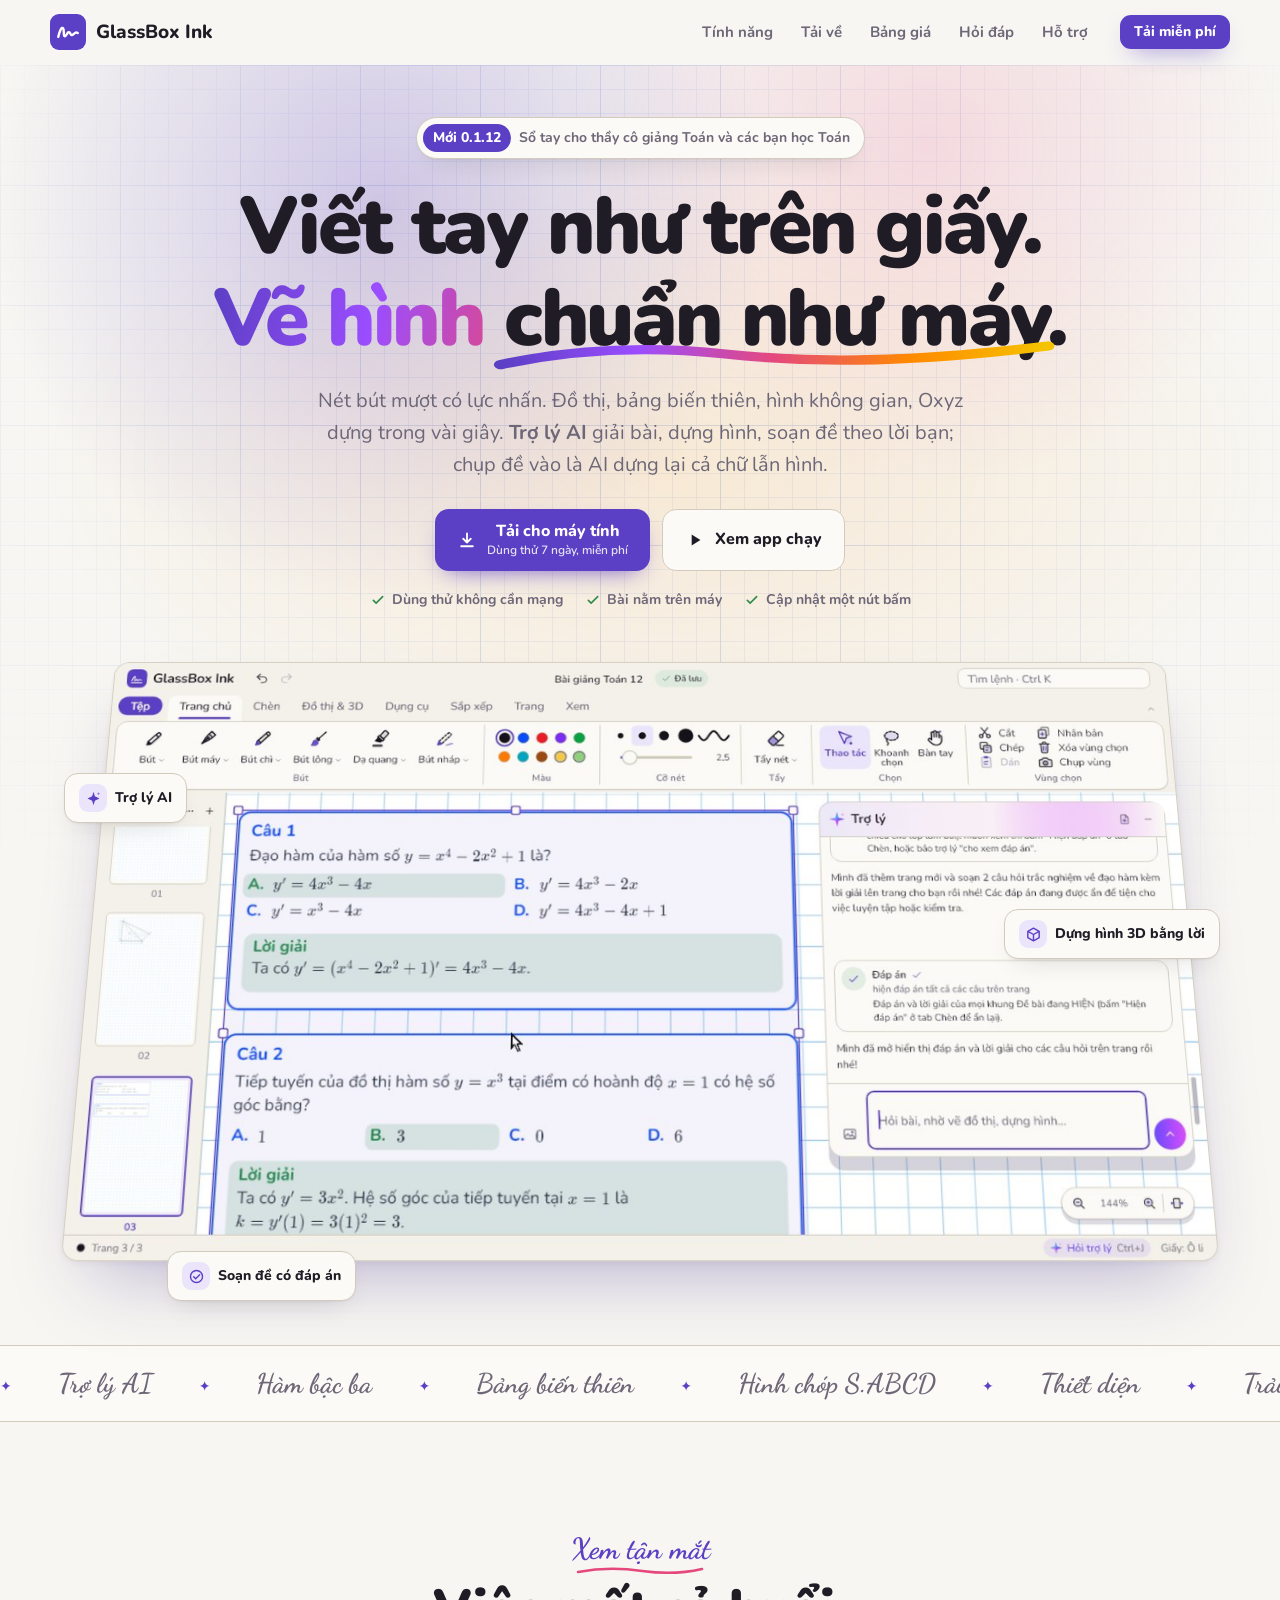
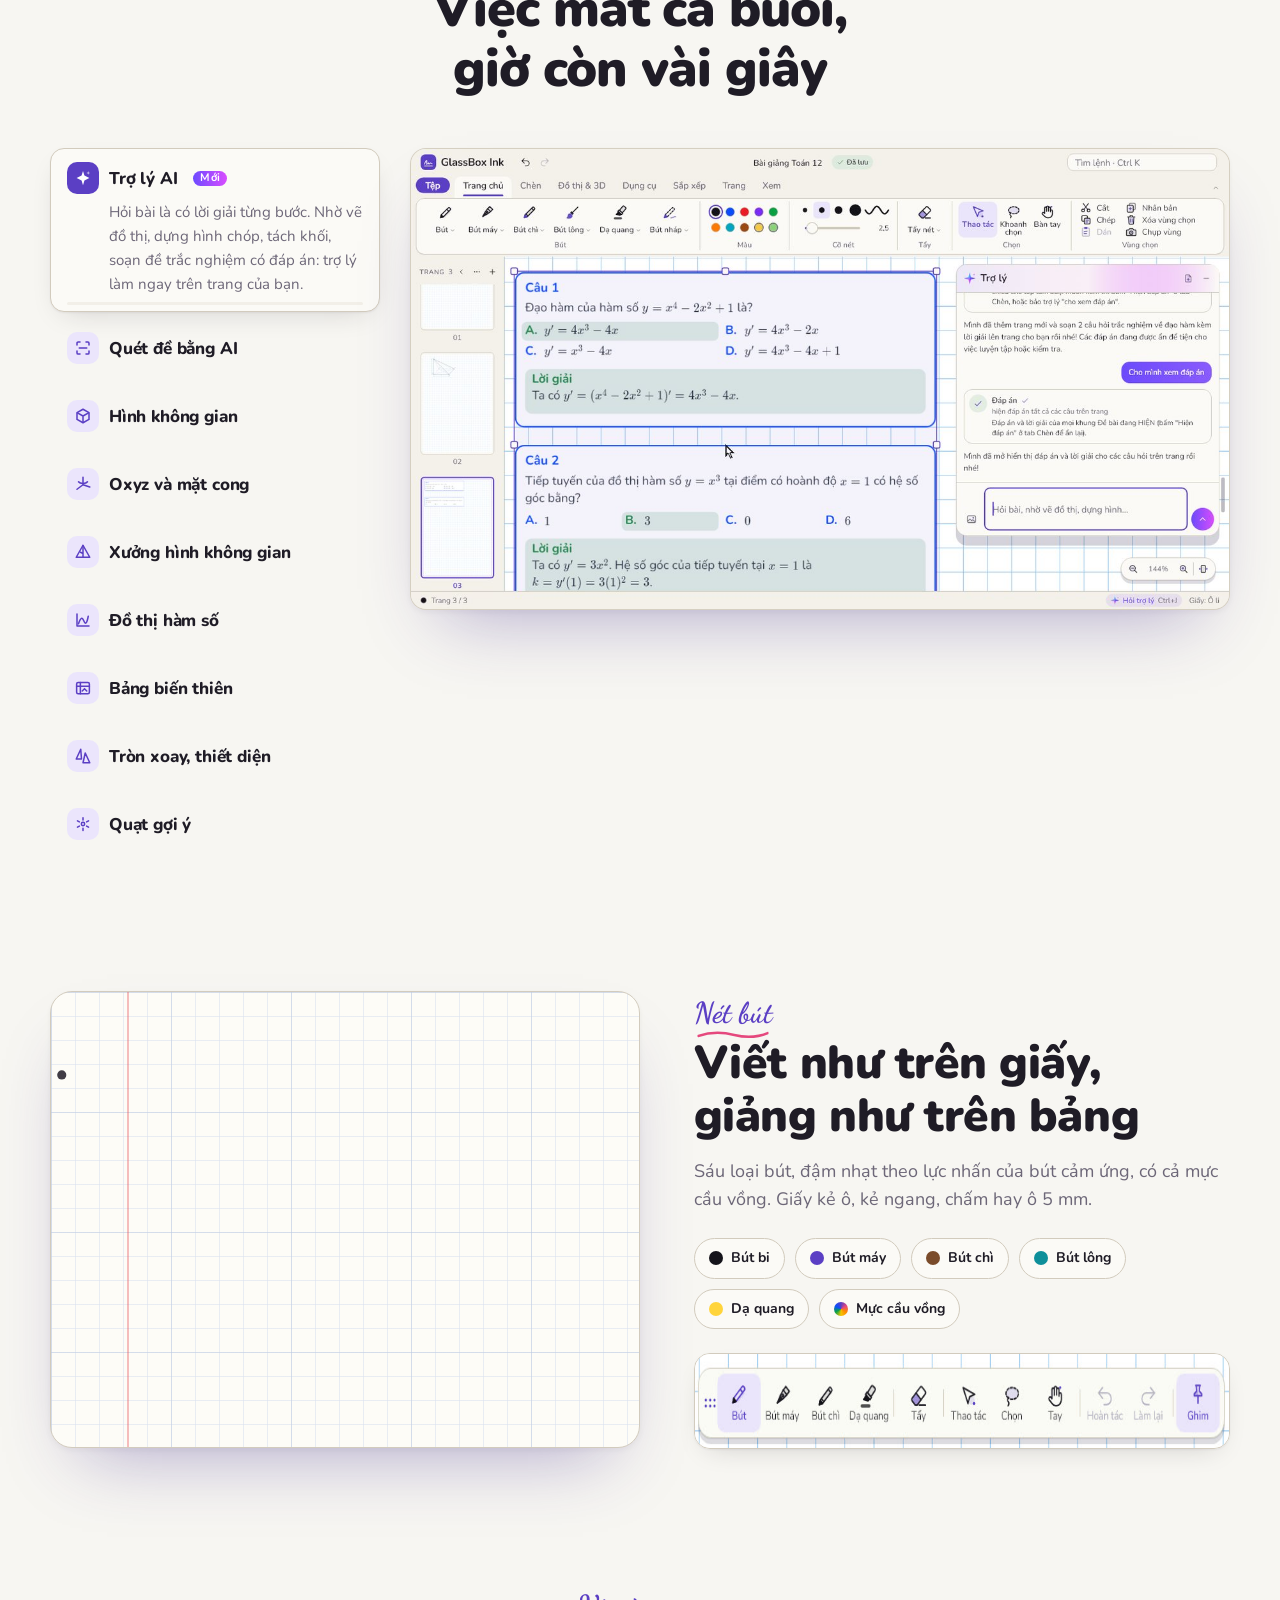
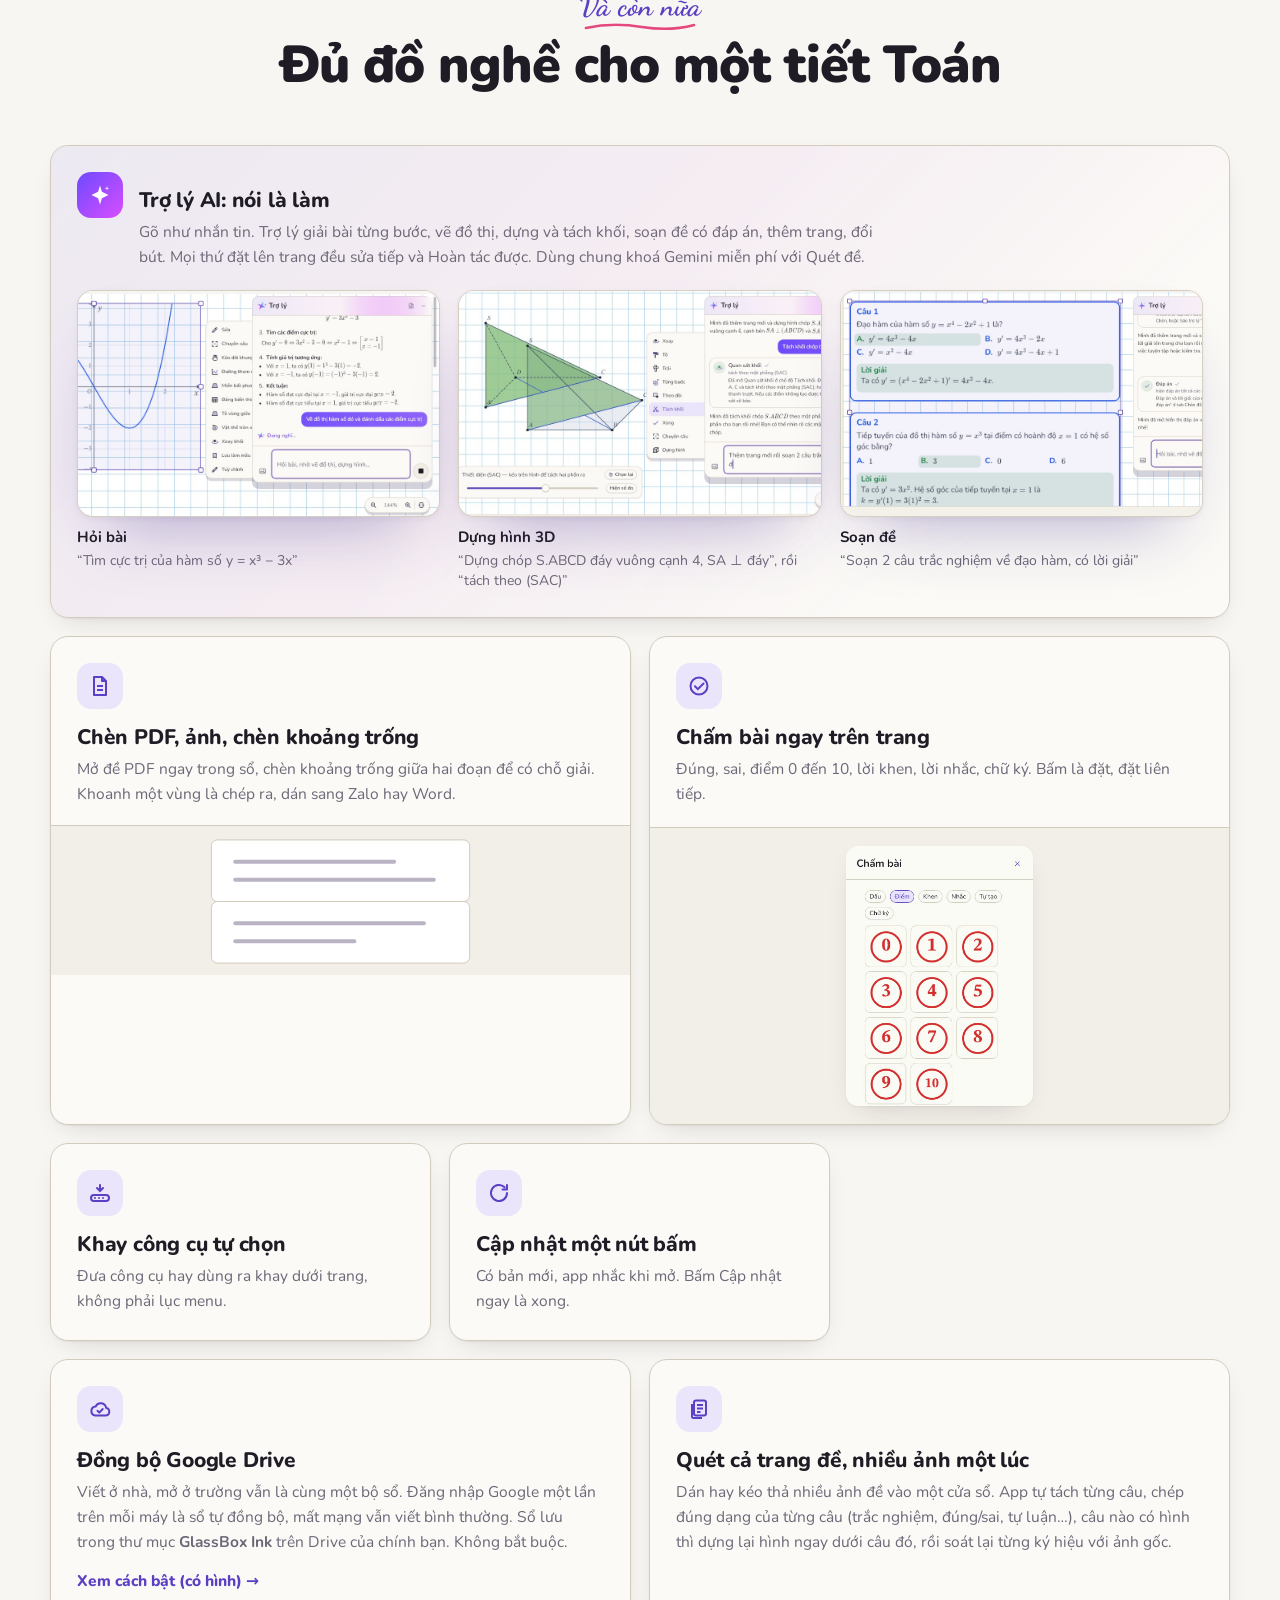
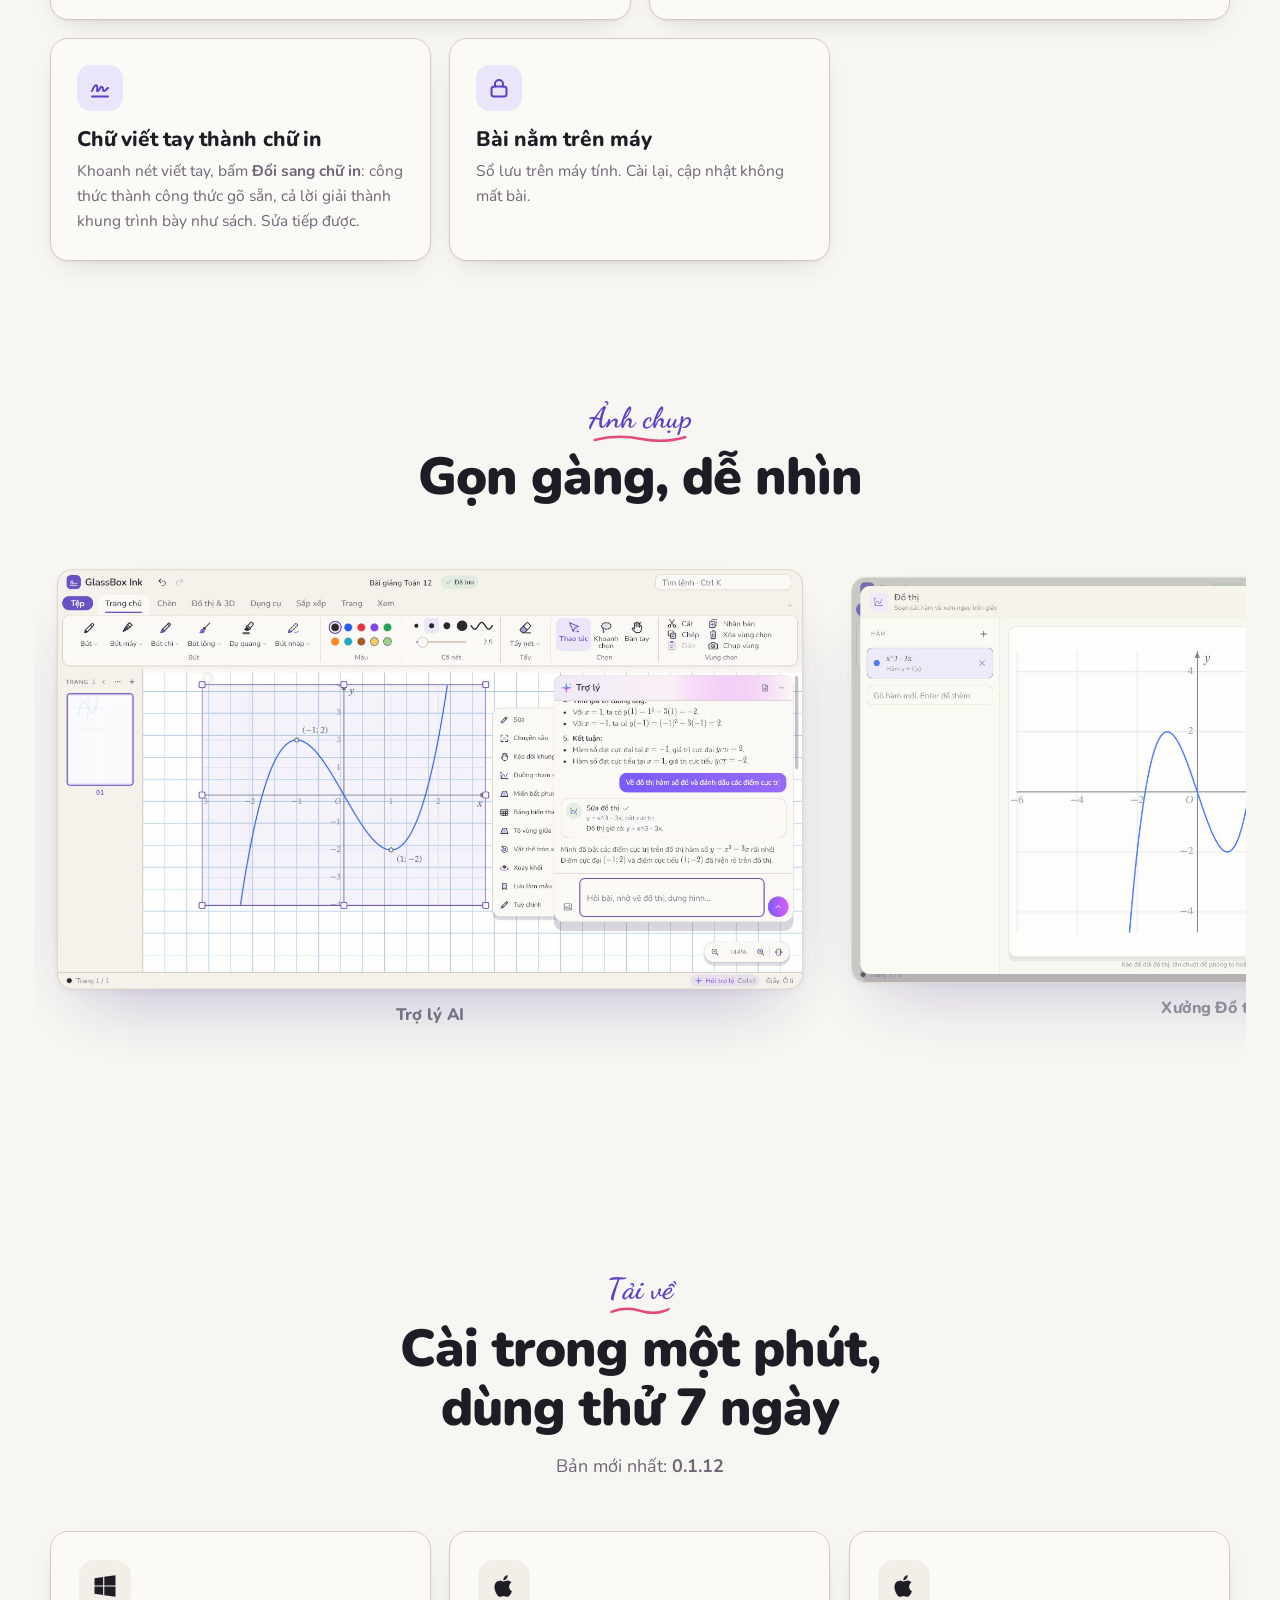
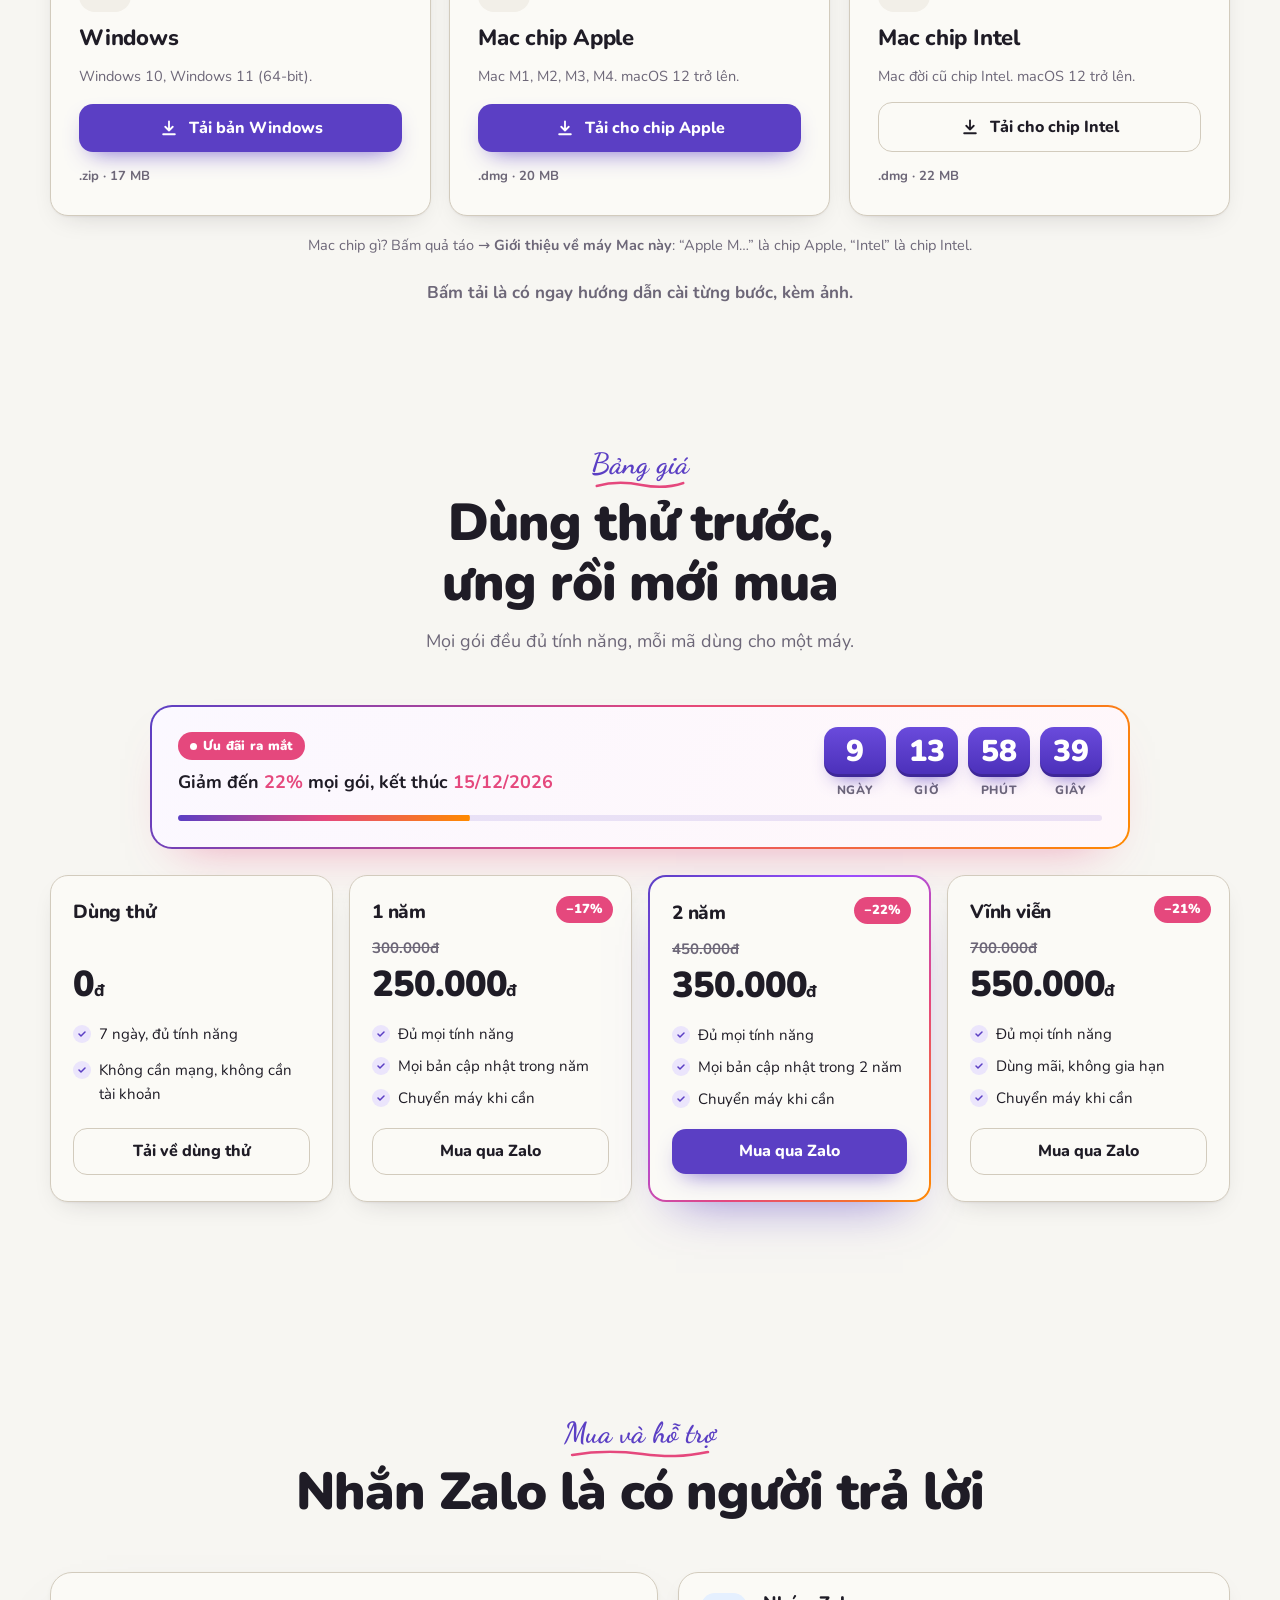
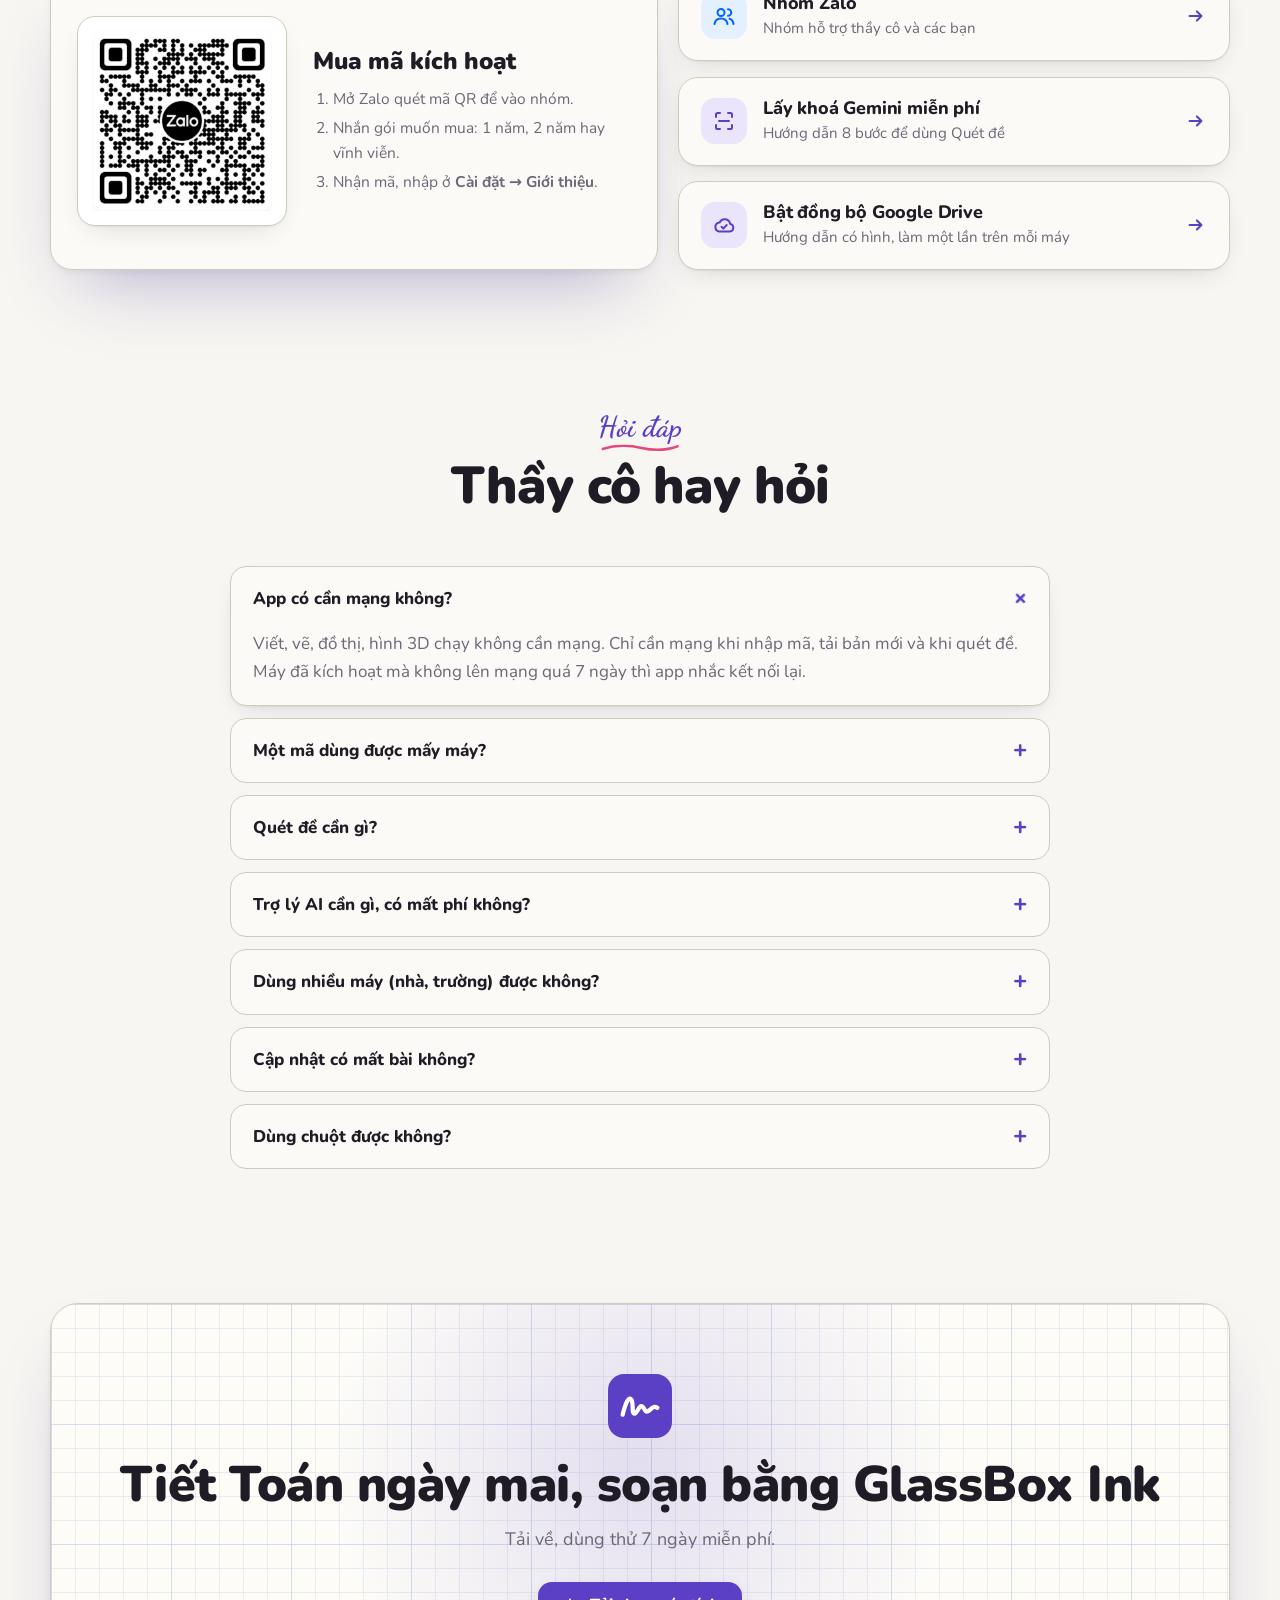
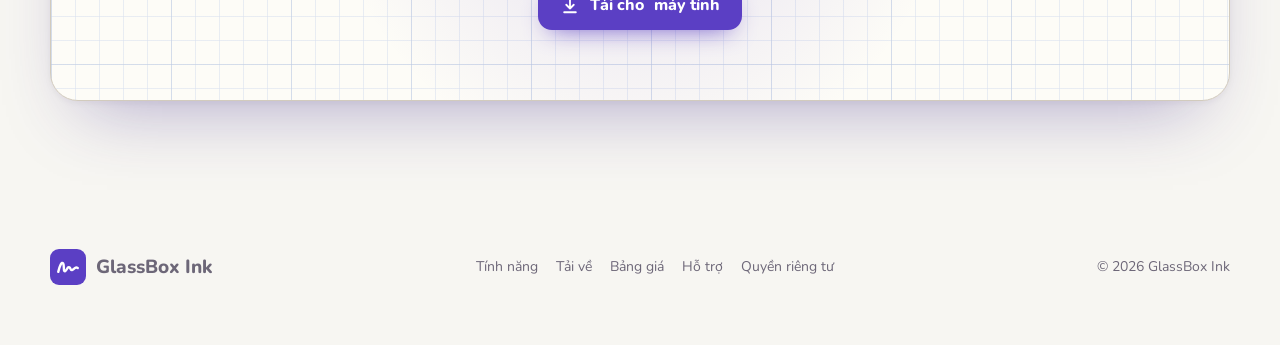
==== commit 3ce5e705: "Tính năng mới (Đồng bộ Google Drive, Quét cả trang đề, Viết tay thành chữ in) và hướng dẫn bật đồng " ====
--- a/index.html
+++ b/index.html
@@ -50,6 +50,9 @@
     <symbol id="i-play" viewBox="0 0 24 24"><path d="M8 5.5v13l10.5-6.5z" fill="currentColor"/></symbol>
     <symbol id="i-arrow" viewBox="0 0 24 24"><path d="M5 12h13m-5-5l5 5-5 5" fill="none" stroke="currentColor" stroke-width="2.2" stroke-linecap="round" stroke-linejoin="round"/></symbol>
     <symbol id="i-spark" viewBox="0 0 24 24"><path d="M12 2.5l1.9 6.3 6.6 3.2-6.6 3.2L12 21.5l-1.9-6.3L3.5 12l6.6-3.2z" fill="currentColor"/><path d="M19 2.8l.6 1.9 1.9.6-1.9.6-.6 1.9-.6-1.9-1.9-.6 1.9-.6z" fill="currentColor" opacity=".7"/></symbol>
+    <symbol id="i-cloud" viewBox="0 0 24 24"><g fill="none" stroke="currentColor" stroke-width="2" stroke-linecap="round" stroke-linejoin="round"><path d="M7 18.5h10.5a3.8 3.8 0 0 0 .6-7.55A5.5 5.5 0 0 0 7.6 9.6 4.5 4.5 0 0 0 7 18.5z"/><path d="M9.5 13.8l1.8 1.8 3.4-3.6"/></g></symbol>
+    <symbol id="i-pages" viewBox="0 0 24 24"><g fill="none" stroke="currentColor" stroke-width="2" stroke-linejoin="round"><rect x="7" y="3.5" width="12" height="15" rx="2"/><path d="M5 7v12.5a1.5 1.5 0 0 0 1.5 1.5H15"/><path d="M10 8h6M10 11.5h6M10 15h3.5"/></g></symbol>
+    <symbol id="i-hand" viewBox="0 0 24 24"><g fill="none" stroke="currentColor" stroke-width="2" stroke-linecap="round" stroke-linejoin="round"><path d="M4 15c2-5 4-7 5-5s-1 6 1 5 2-5 4-4 0 4 2 4 2-2 4-3"/><path d="M4 20.5h16"/></g></symbol>
     <symbol id="i-scan" viewBox="0 0 24 24"><g fill="none" stroke="currentColor" stroke-width="2" stroke-linecap="round"><path d="M4 8V5.5A1.5 1.5 0 0 1 5.5 4H8M16 4h2.5A1.5 1.5 0 0 1 20 5.5V8M20 16v2.5a1.5 1.5 0 0 1-1.5 1.5H16M8 20H5.5A1.5 1.5 0 0 1 4 18.5V16"/><path d="M7 12h10"/></g></symbol>
     <symbol id="i-graph" viewBox="0 0 24 24"><g fill="none" stroke="currentColor" stroke-width="2" stroke-linecap="round"><path d="M4 20V4M4 20h16"/><path d="M6 17c3-9 5-9 7-4s4 5 6-6"/></g></symbol>
     <symbol id="i-table" viewBox="0 0 24 24"><g fill="none" stroke="currentColor" stroke-width="2" stroke-linecap="round"><rect x="3.5" y="4.5" width="17" height="15" rx="2"/><path d="M3.5 9.5h17M8.5 4.5v15M11 16l3-3 3 3"/></g></symbol>
@@ -273,7 +276,23 @@
         <h3>Cập nhật một nút bấm</h3>
         <p>Có bản mới, app nhắc khi mở. Bấm Cập nhật ngay là xong.</p>
       </article>
-      <article class="card rv tilt glow" style="--d:.12s">
+      <article class="card wide rv tilt glow">
+        <div class="ic"><svg><use href="#i-cloud"/></svg></div>
+        <h3>Đồng bộ Google Drive</h3>
+        <p>Viết ở nhà, mở ở trường vẫn là cùng một bộ sổ. Đăng nhập Google một lần trên mỗi máy là sổ tự đồng bộ, mất mạng vẫn viết bình thường. Sổ lưu trong thư mục <b>GlassBox Ink</b> trên Drive của chính bạn. Không bắt buộc.</p>
+        <p><a class="ans-link" href="#huong-dan-dong-bo">Xem cách bật (có hình) →</a></p>
+      </article>
+      <article class="card wide rv tilt glow" style="--d:.08s">
+        <div class="ic"><svg><use href="#i-pages"/></svg></div>
+        <h3>Quét cả trang đề, nhiều ảnh một lúc</h3>
+        <p>Dán hay kéo thả nhiều ảnh đề vào một cửa sổ. App tự tách từng câu, chép đúng dạng của từng câu (trắc nghiệm, đúng/sai, tự luận…), câu nào có hình thì dựng lại hình ngay dưới câu đó, rồi soát lại từng ký hiệu với ảnh gốc.</p>
+      </article>
+      <article class="card rv tilt glow">
+        <div class="ic"><svg><use href="#i-hand"/></svg></div>
+        <h3>Chữ viết tay thành chữ in</h3>
+        <p>Khoanh nét viết tay, bấm <b>Đổi sang chữ in</b>: công thức thành công thức gõ sẵn, cả lời giải thành khung trình bày như sách. Sửa tiếp được.</p>
+      </article>
+      <article class="card rv tilt glow" style="--d:.06s">
         <div class="ic"><svg><use href="#i-lock"/></svg></div>
         <h3>Bài nằm trên máy</h3>
         <p>Sổ lưu trên máy tính. Cài lại, cập nhật không mất bài.</p>
@@ -419,6 +438,11 @@
           <div><h3>Lấy khoá Gemini miễn phí</h3><p>Hướng dẫn 8 bước để dùng Quét đề</p></div>
           <svg class="arrow"><use href="#i-arrow"/></svg>
         </a>
+        <a class="sup rv tilt glow" style="--d:.06s" href="#huong-dan-dong-bo">
+          <div class="ic"><svg><use href="#i-cloud"/></svg></div>
+          <div><h3>Bật đồng bộ Google Drive</h3><p>Hướng dẫn có hình, làm một lần trên mỗi máy</p></div>
+          <svg class="arrow"><use href="#i-arrow"/></svg>
+        </a>
       </div>
     </div>
   </div>
@@ -435,6 +459,7 @@
       <details><summary>Một mã dùng được mấy máy?</summary><div class="ans">Một mã cho một máy. Đổi máy hay cài lại Windows thì nhắn Zalo kèm <b>Mã máy</b> (ở Cài đặt → Giới thiệu) để chuyển, hạn gói giữ nguyên.</div></details>
       <details><summary>Quét đề cần gì?</summary><div class="ans">Quét đề dùng AI Gemini của Google. Thầy cô cần một khoá Gemini miễn phí, dán một lần trong app; khoá chỉ lưu trên máy, app chỉ gửi đúng vùng ảnh được khoanh. <a class="ans-link" href="#huong-dan-gemini">Xem hướng dẫn lấy khoá miễn phí →</a></div></details>
       <details><summary>Trợ lý AI cần gì, có mất phí không?</summary><div class="ans">Trợ lý AI dùng chung khoá Gemini miễn phí với Quét đề, không mất thêm phí. Mở bằng Ctrl+J hoặc nút ✦ Hỏi trợ lý ở thanh dưới cùng. App chỉ gửi câu bạn hỏi, mô tả các hình trên trang (không gửi nét viết tay) và ảnh bạn tự đính kèm. <a class="ans-link" href="#huong-dan-gemini">Xem hướng dẫn lấy khoá miễn phí →</a></div></details>
+      <details><summary>Dùng nhiều máy (nhà, trường) được không?</summary><div class="ans">Được. Bật <b>Đồng bộ Google Drive</b> (Tệp → Đám mây → Đăng nhập Google) trên mỗi máy bằng cùng một tài khoản Google; sổ tự đồng bộ giữa các máy. Khi Google hỏi quyền, nhớ <b>tích ô Google Drive</b>. Sổ nằm trong thư mục GlassBox Ink trên Drive của bạn, tính vào dung lượng Drive miễn phí. <a class="ans-link" href="#huong-dan-dong-bo">Xem hướng dẫn có hình →</a></div></details>
       <details><summary>Cập nhật có mất bài không?</summary><div class="ans">Không. Sổ lưu trên máy, cài lại hay cập nhật bản mới vẫn còn nguyên.</div></details>
       <details><summary>Dùng chuột được không?</summary><div class="ans">Chuột, bút cảm ứng hay ngón tay đều được. Có bút cảm ứng thì nét đậm nhạt theo lực nhấn.</div></details>
     </div>
@@ -500,6 +525,6 @@
 
 <script src="js/intro.js?v=20261115b" defer></script>
 <script src="js/site.js?v=20261119a" defer></script>
-<script src="js/download.js?v=20261116c" defer></script>
+<script src="js/download.js?v=20261123a" defer></script>
 </body>
 </html>
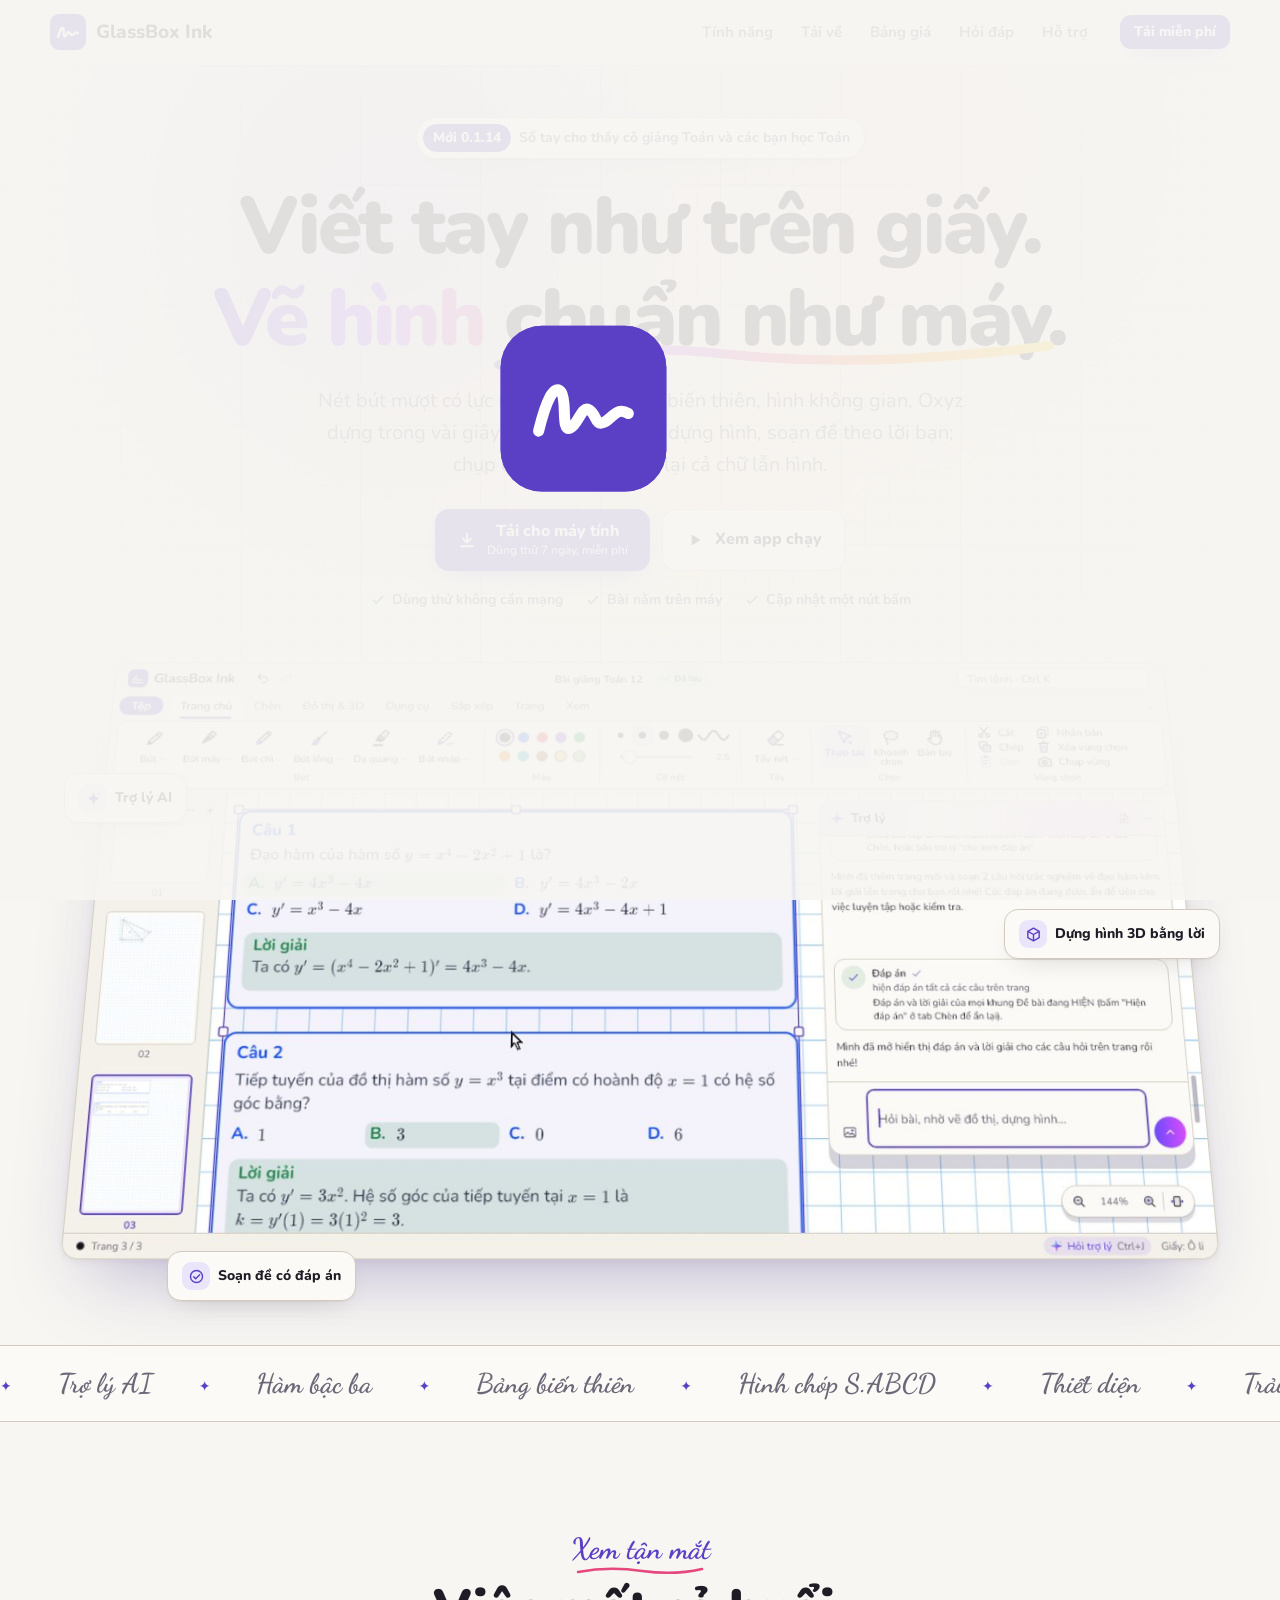
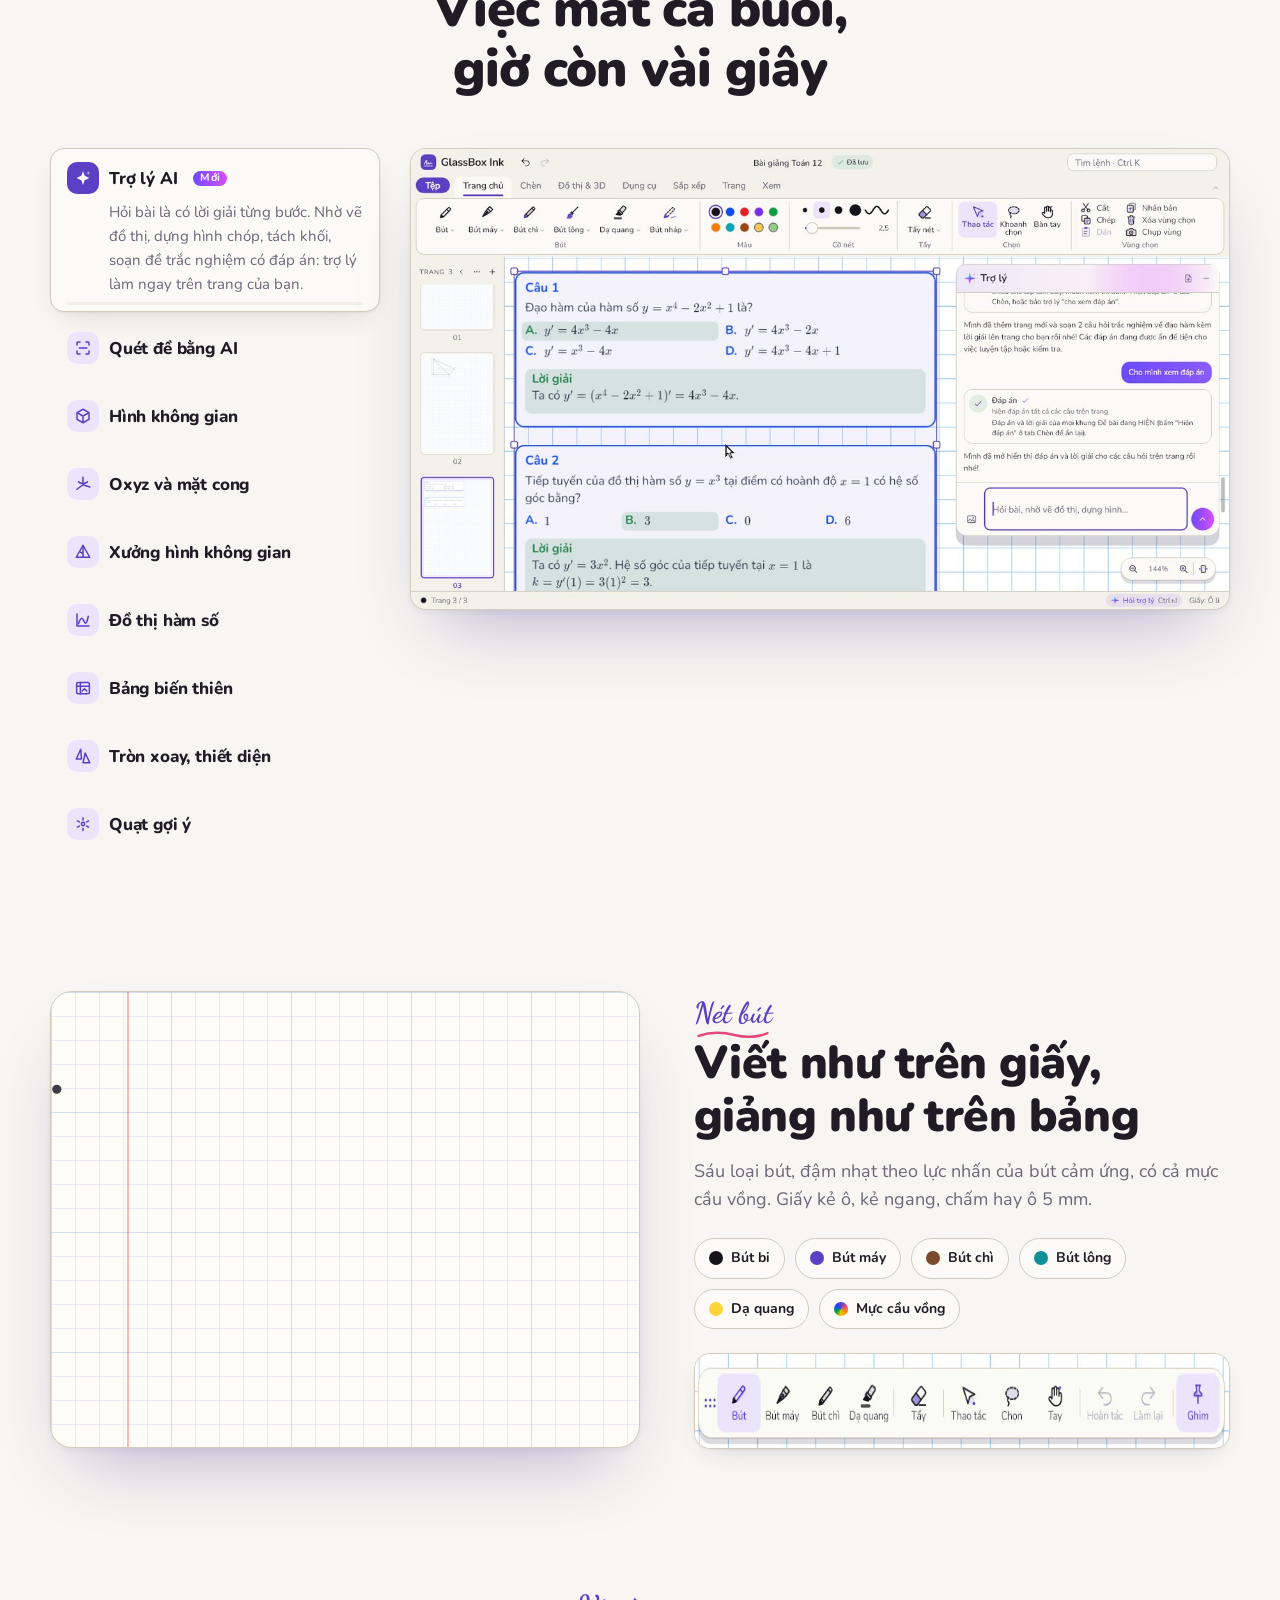
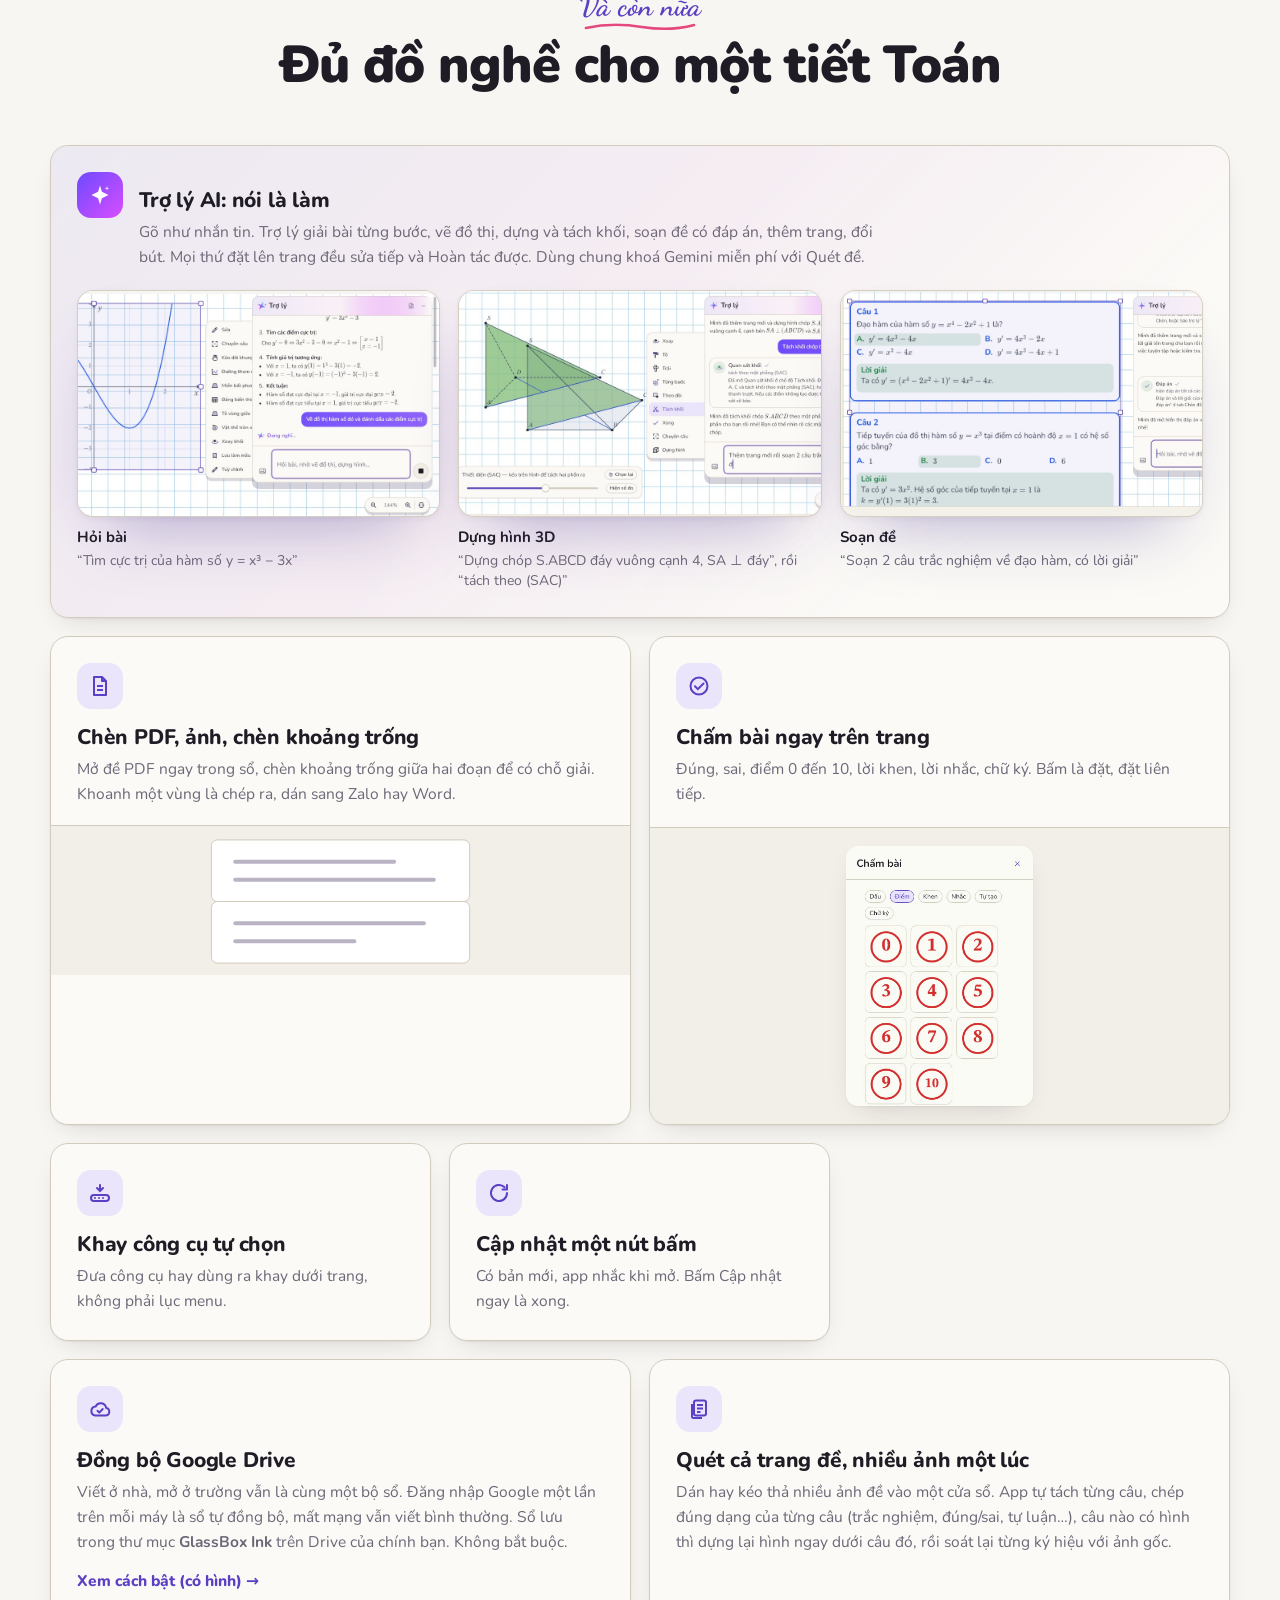
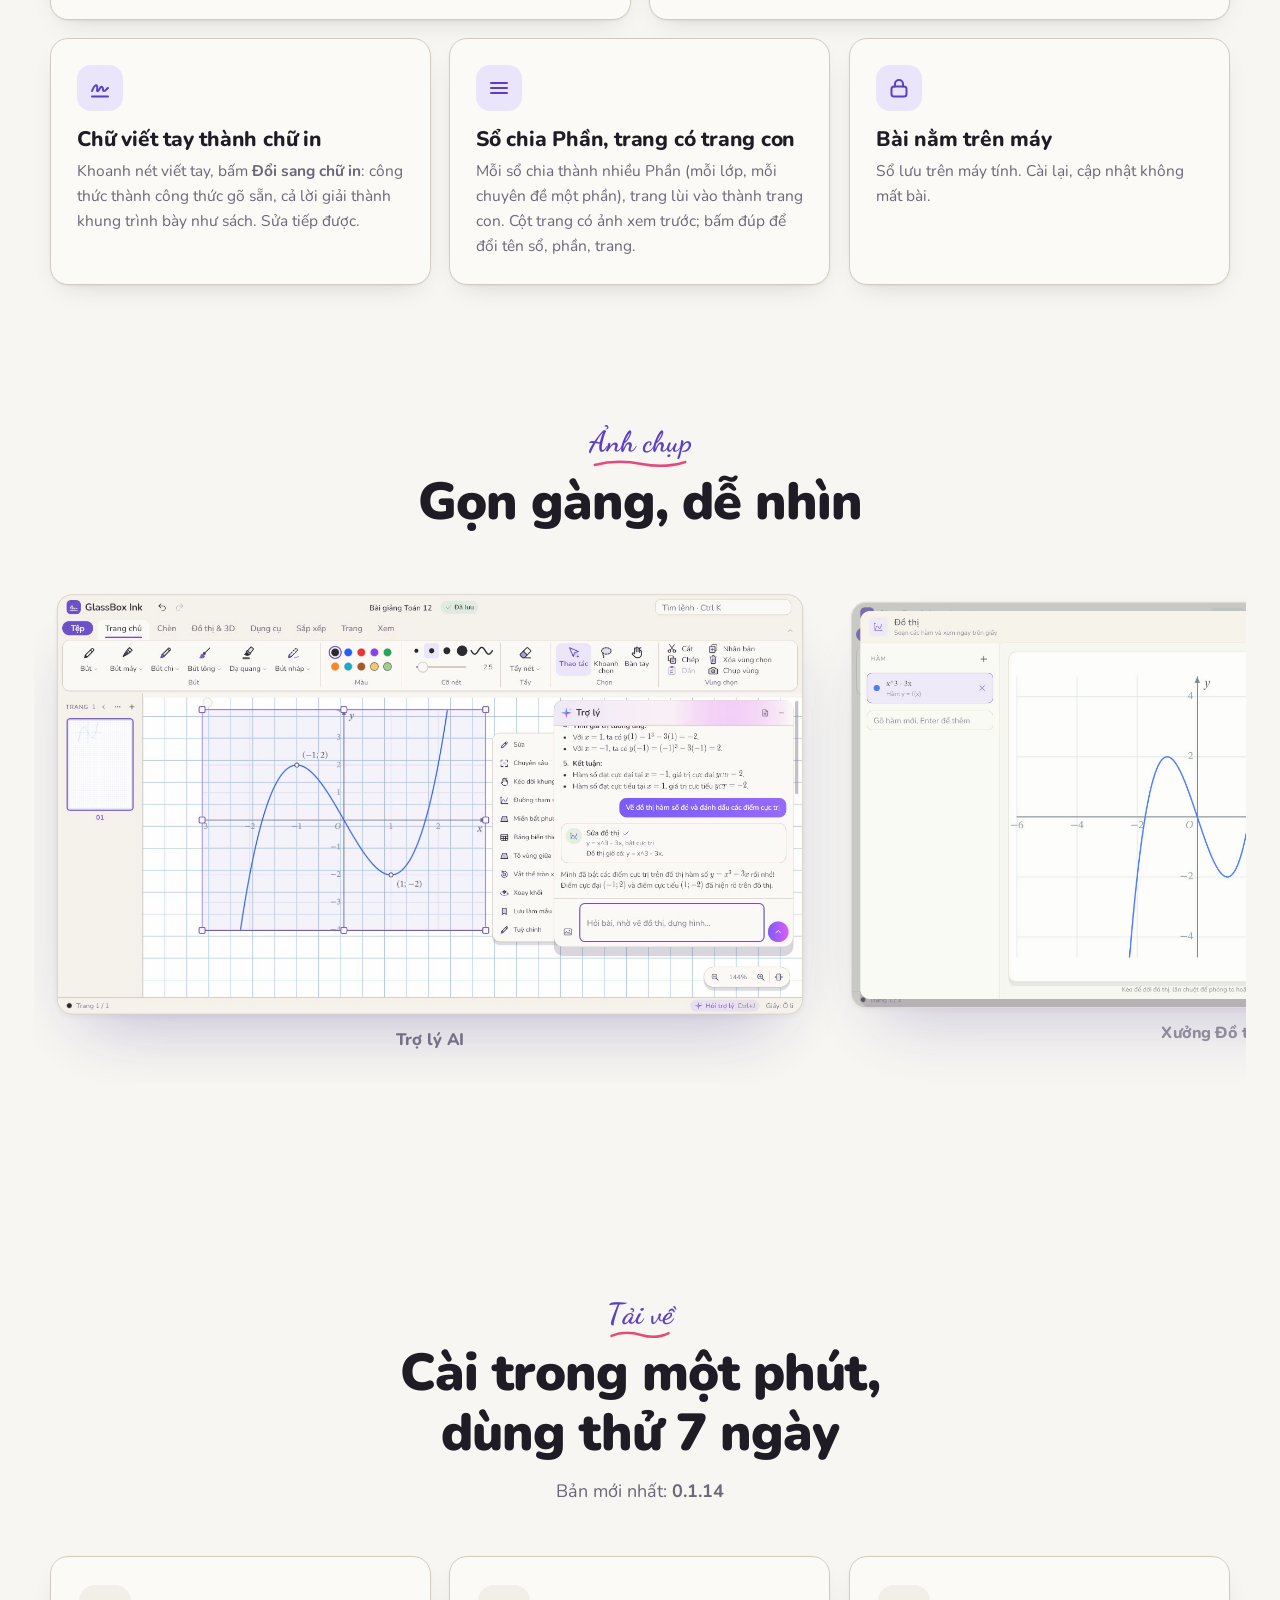
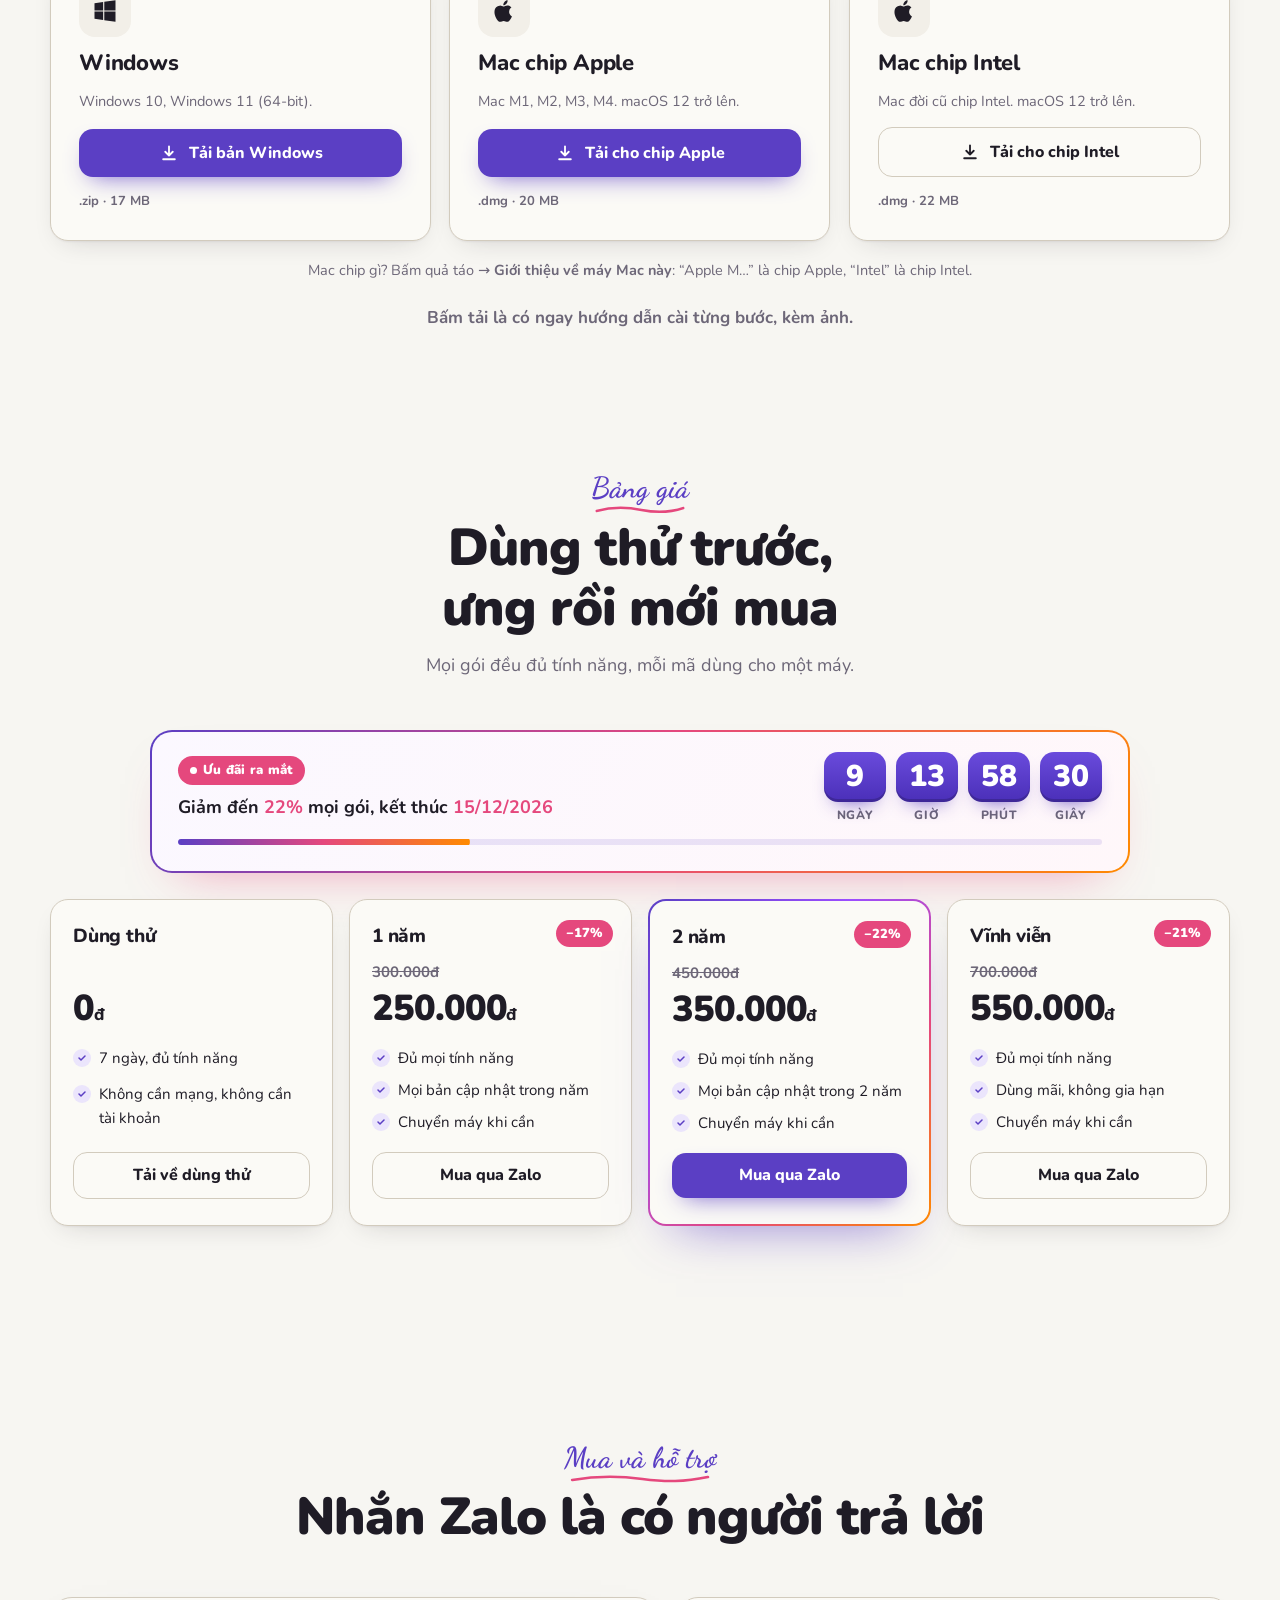
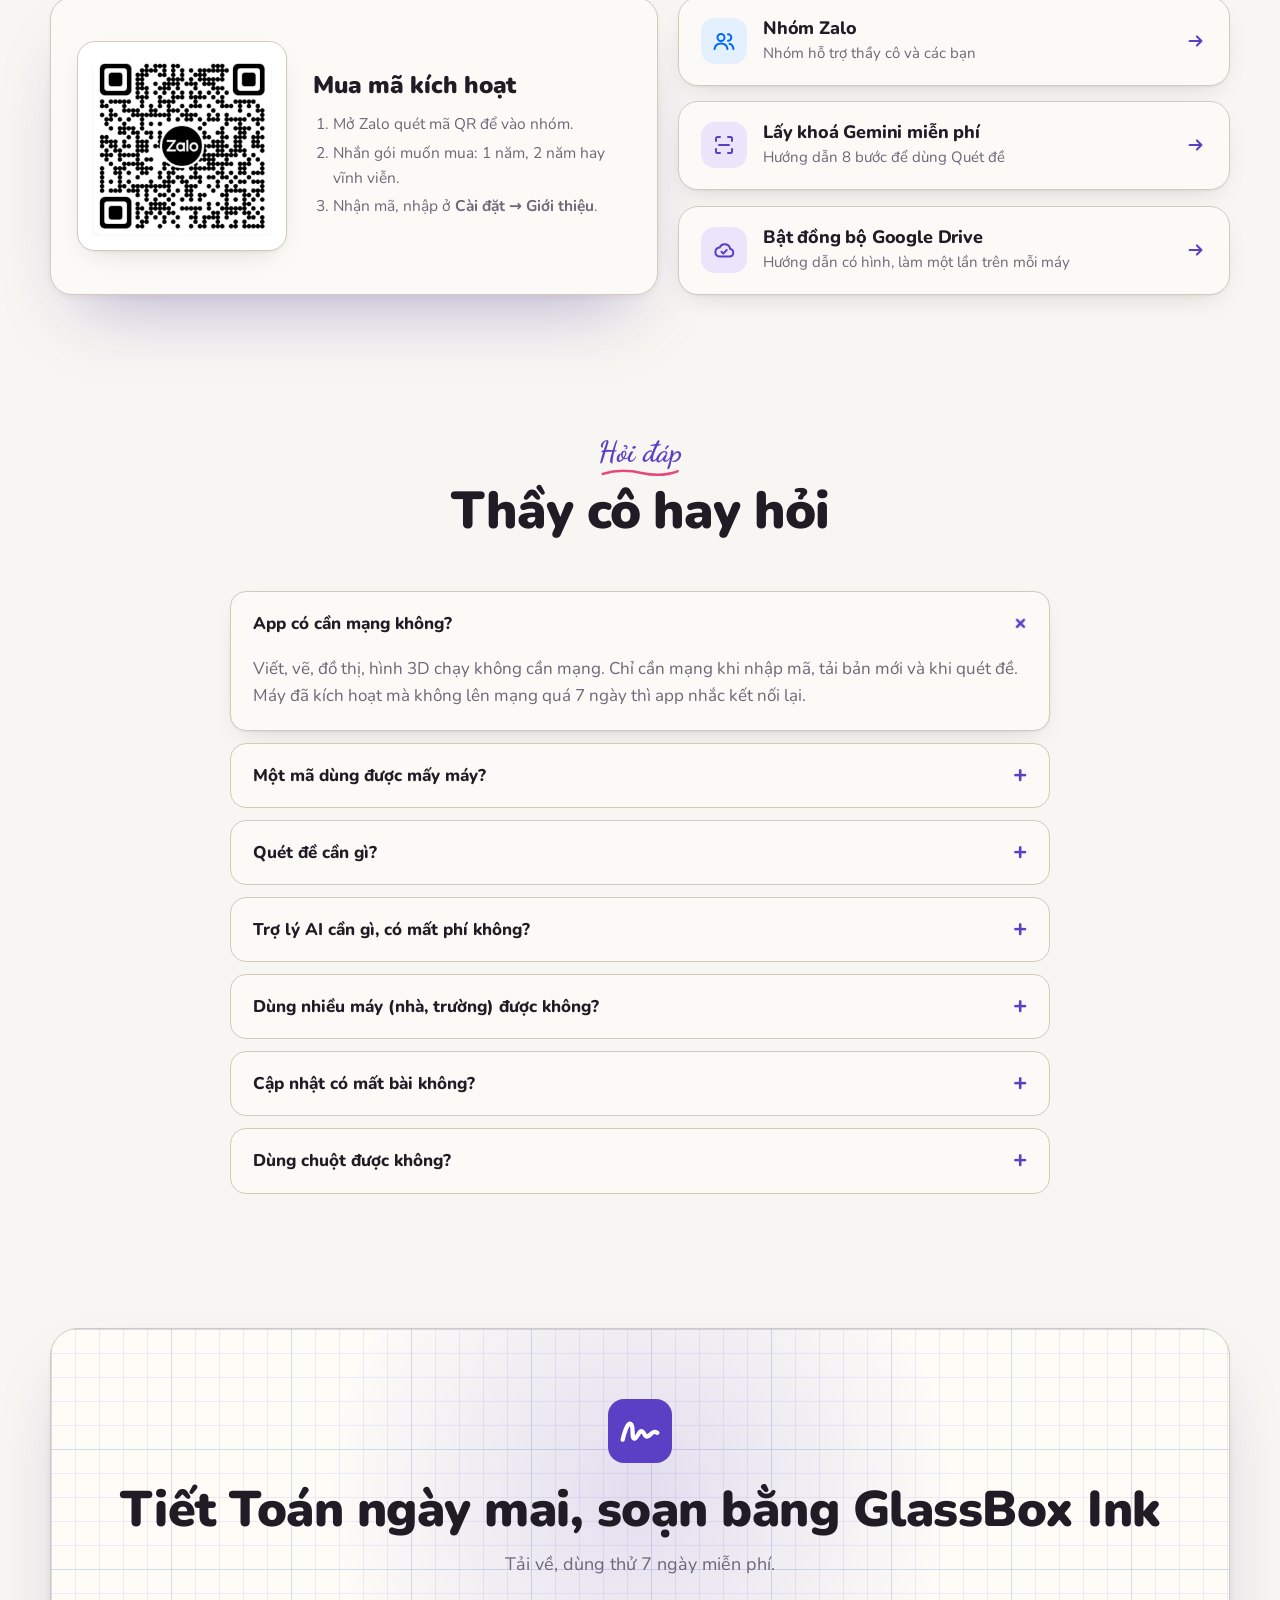
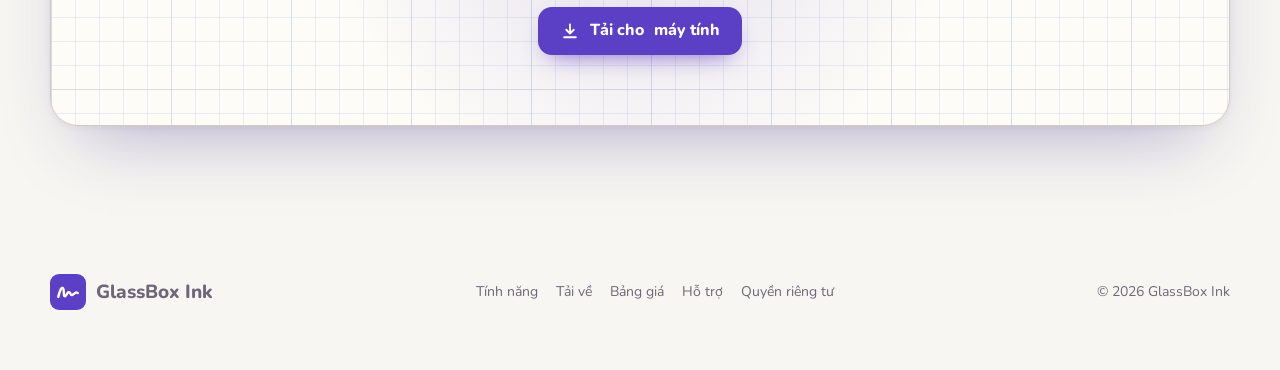
==== commit 10b49cfc: "Link tải bản 0.1.14; thẻ Sổ chia Phần, trang con" ====
--- a/index.html
+++ b/index.html
@@ -103,7 +103,7 @@
   <div class="glow-bg" aria-hidden="true"></div>
   <div class="wrap">
     <div class="hero-text">
-      <span class="chip rv-h"><b>Mới <span data-ver>0.1.12</span></b>Sổ tay cho thầy cô giảng Toán và các bạn học Toán</span>
+      <span class="chip rv-h"><b>Mới <span data-ver>0.1.14</span></b>Sổ tay cho thầy cô giảng Toán và các bạn học Toán</span>
       <h1 data-split>Viết tay như trên giấy.
         <span class="line2"><span class="grad-text">Vẽ hình</span> <span class="hand-word">chuẩn như máy.<svg viewBox="0 0 300 30" preserveAspectRatio="none" aria-hidden="true"><path d="M4 20c40-12 80-14 120-8s90 8 172-6"/></svg></span></span>
       </h1>
@@ -292,6 +292,11 @@
         <h3>Chữ viết tay thành chữ in</h3>
         <p>Khoanh nét viết tay, bấm <b>Đổi sang chữ in</b>: công thức thành công thức gõ sẵn, cả lời giải thành khung trình bày như sách. Sửa tiếp được.</p>
       </article>
+      <article class="card rv tilt glow">
+        <div class="ic"><svg><use href="#i-menu"/></svg></div>
+        <h3>Sổ chia Phần, trang có trang con</h3>
+        <p>Mỗi sổ chia thành nhiều Phần (mỗi lớp, mỗi chuyên đề một phần), trang lùi vào thành trang con. Cột trang có ảnh xem trước; bấm đúp để đổi tên sổ, phần, trang.</p>
+      </article>
       <article class="card rv tilt glow" style="--d:.06s">
         <div class="ic"><svg><use href="#i-lock"/></svg></div>
         <h3>Bài nằm trên máy</h3>
@@ -323,28 +328,28 @@
     <div class="sec-head rv">
       <div class="kicker">Tải về</div>
       <h2 data-split>Cài trong một phút, dùng thử 7 ngày</h2>
-      <p>Bản mới nhất: <b data-ver>0.1.12</b></p>
+      <p>Bản mới nhất: <b data-ver>0.1.14</b></p>
     </div>
     <div class="dl">
       <article class="dl-card rv tilt glow" data-os="win">
         <div class="os"><svg><use href="#i-win"/></svg></div>
         <h3>Windows</h3>
         <p class="req">Windows 10, Windows 11 (64-bit).</p>
-        <a class="btn" data-asset="win-x64" href="https://github.com/lenhokhoa23/net-phat-hanh/releases/download/v0.1.12/GlassBox-Ink-0.1.12-win-x64.zip"><svg><use href="#i-down"/></svg>Tải bản Windows</a>
+        <a class="btn" data-asset="win-x64" href="https://github.com/lenhokhoa23/net-phat-hanh/releases/download/v0.1.14/GlassBox-Ink-0.1.14-win-x64.zip"><svg><use href="#i-down"/></svg>Tải bản Windows</a>
         <span class="meta" data-size="win-x64">.zip · 17 MB</span>
       </article>
       <article class="dl-card rv tilt glow" style="--d:.06s" data-os="mac-arm">
         <div class="os"><svg><use href="#i-mac"/></svg></div>
         <h3>Mac chip Apple</h3>
         <p class="req">Mac M1, M2, M3, M4. macOS 12 trở lên.</p>
-        <a class="btn" data-asset="mac-arm64" href="https://github.com/lenhokhoa23/net-phat-hanh/releases/download/v0.1.12/GlassBox-Ink-0.1.12-mac-arm64.dmg"><svg><use href="#i-down"/></svg>Tải cho chip Apple</a>
+        <a class="btn" data-asset="mac-arm64" href="https://github.com/lenhokhoa23/net-phat-hanh/releases/download/v0.1.14/GlassBox-Ink-0.1.14-mac-arm64.dmg"><svg><use href="#i-down"/></svg>Tải cho chip Apple</a>
         <span class="meta" data-size="mac-arm64">.dmg · 20 MB</span>
       </article>
       <article class="dl-card rv tilt glow" style="--d:.12s" data-os="mac-intel">
         <div class="os"><svg><use href="#i-mac"/></svg></div>
         <h3>Mac chip Intel</h3>
         <p class="req">Mac đời cũ chip Intel. macOS 12 trở lên.</p>
-        <a class="btn ghost" data-asset="mac-x64" href="https://github.com/lenhokhoa23/net-phat-hanh/releases/download/v0.1.12/GlassBox-Ink-0.1.12-mac-x64.dmg"><svg><use href="#i-down"/></svg>Tải cho chip Intel</a>
+        <a class="btn ghost" data-asset="mac-x64" href="https://github.com/lenhokhoa23/net-phat-hanh/releases/download/v0.1.14/GlassBox-Ink-0.1.14-mac-x64.dmg"><svg><use href="#i-down"/></svg>Tải cho chip Intel</a>
         <span class="meta" data-size="mac-x64">.dmg · 22 MB</span>
       </article>
     </div>
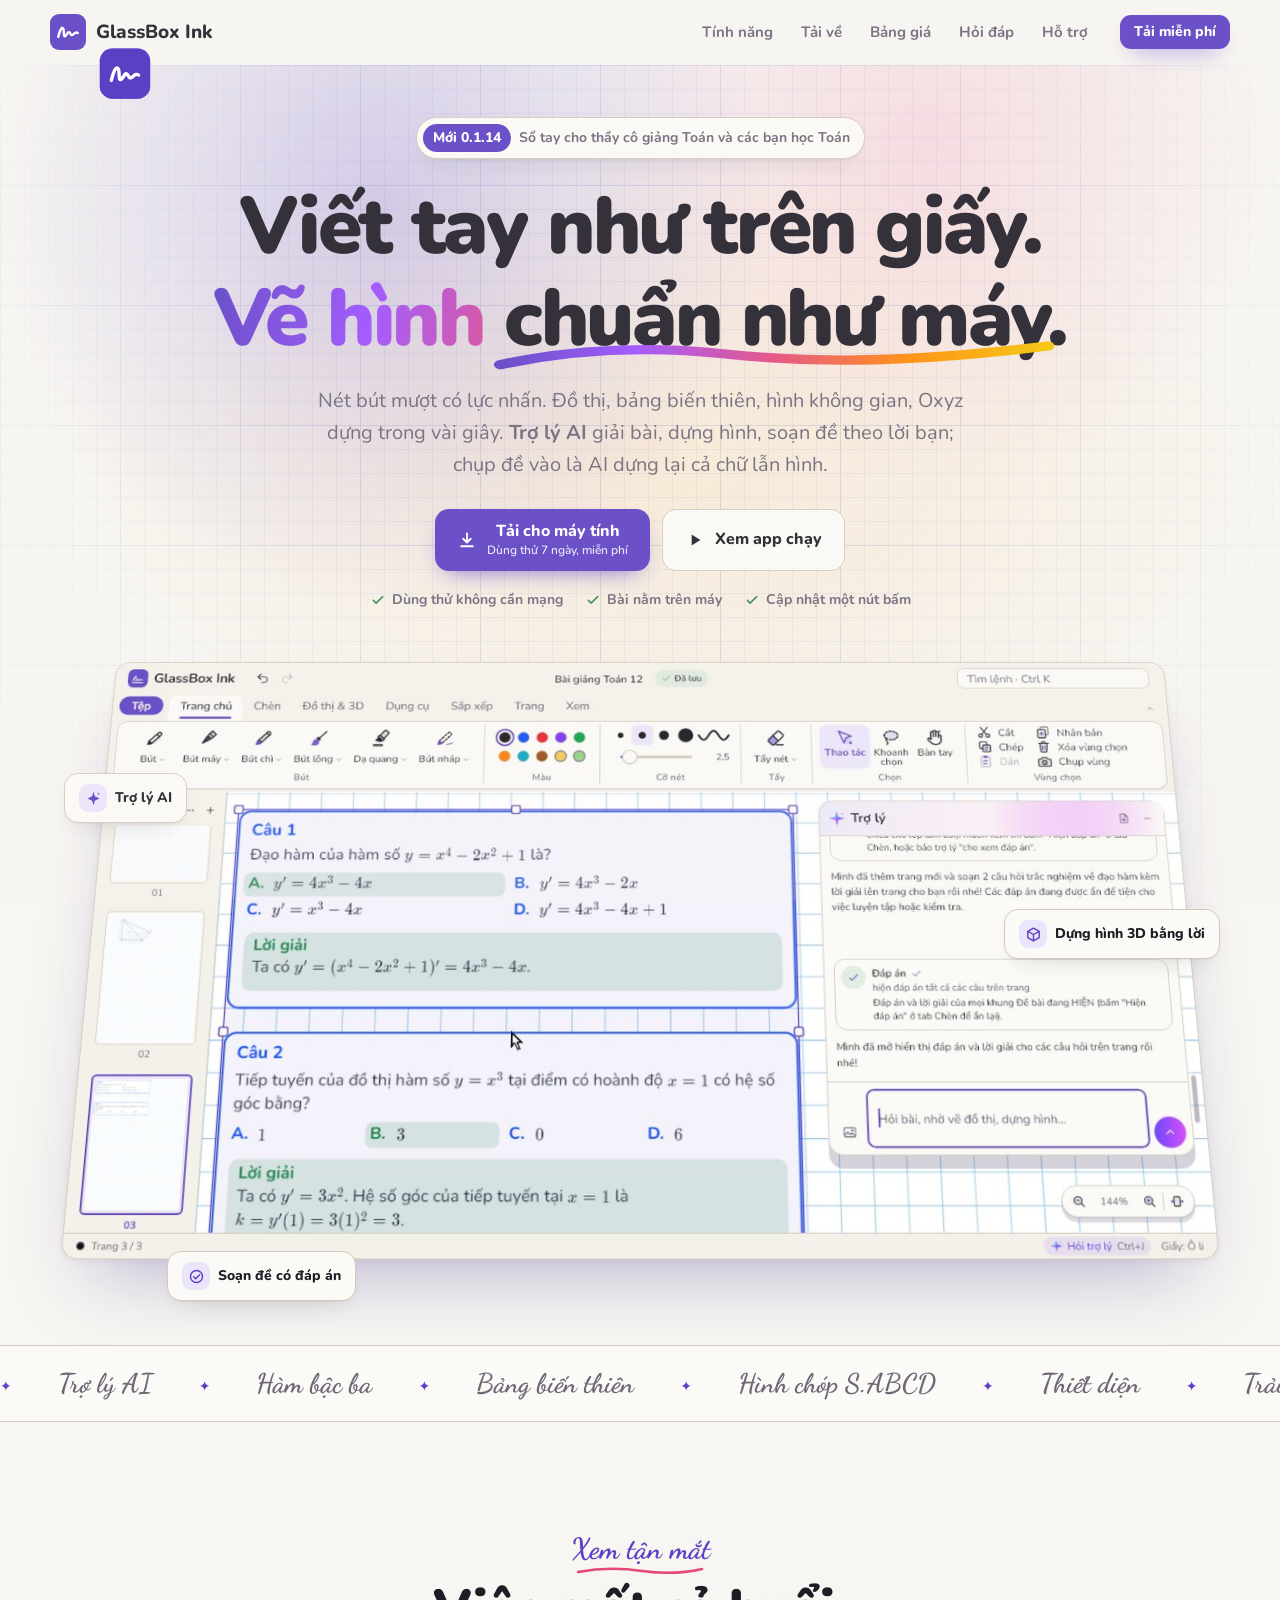
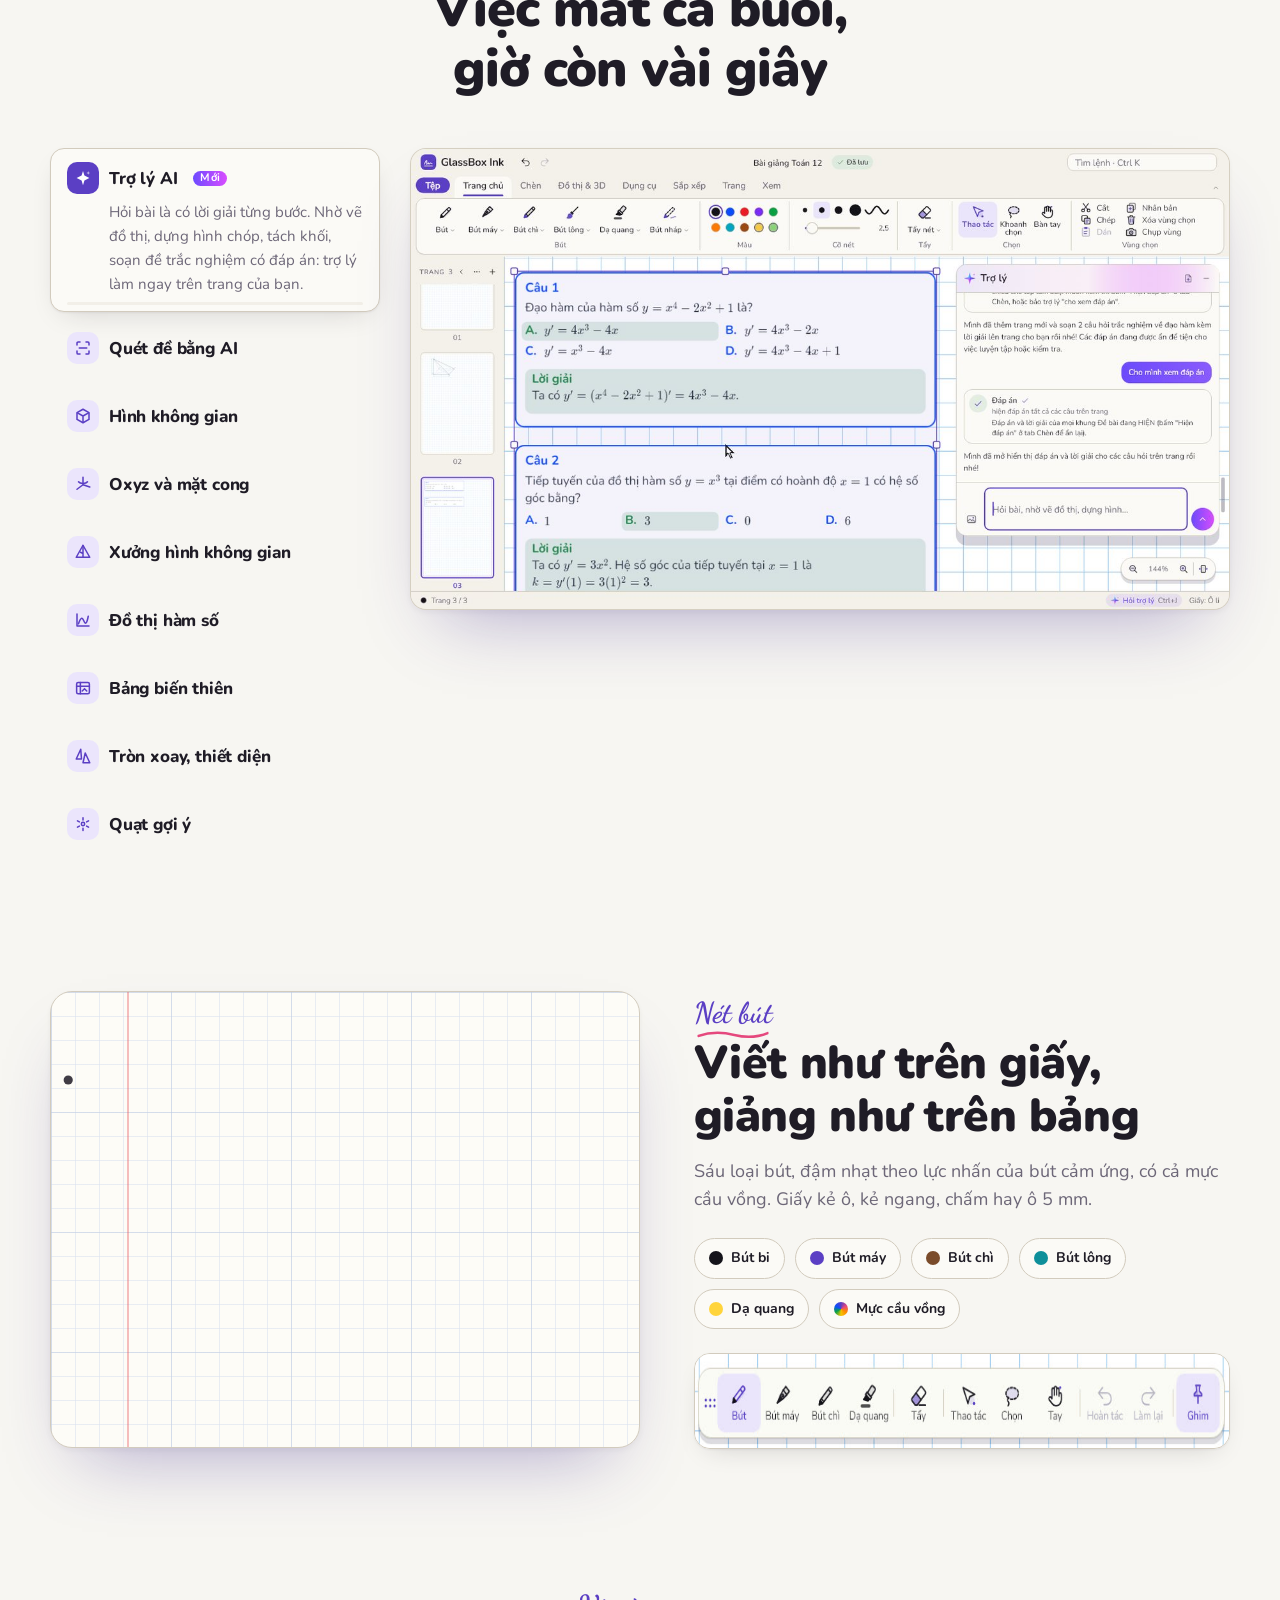
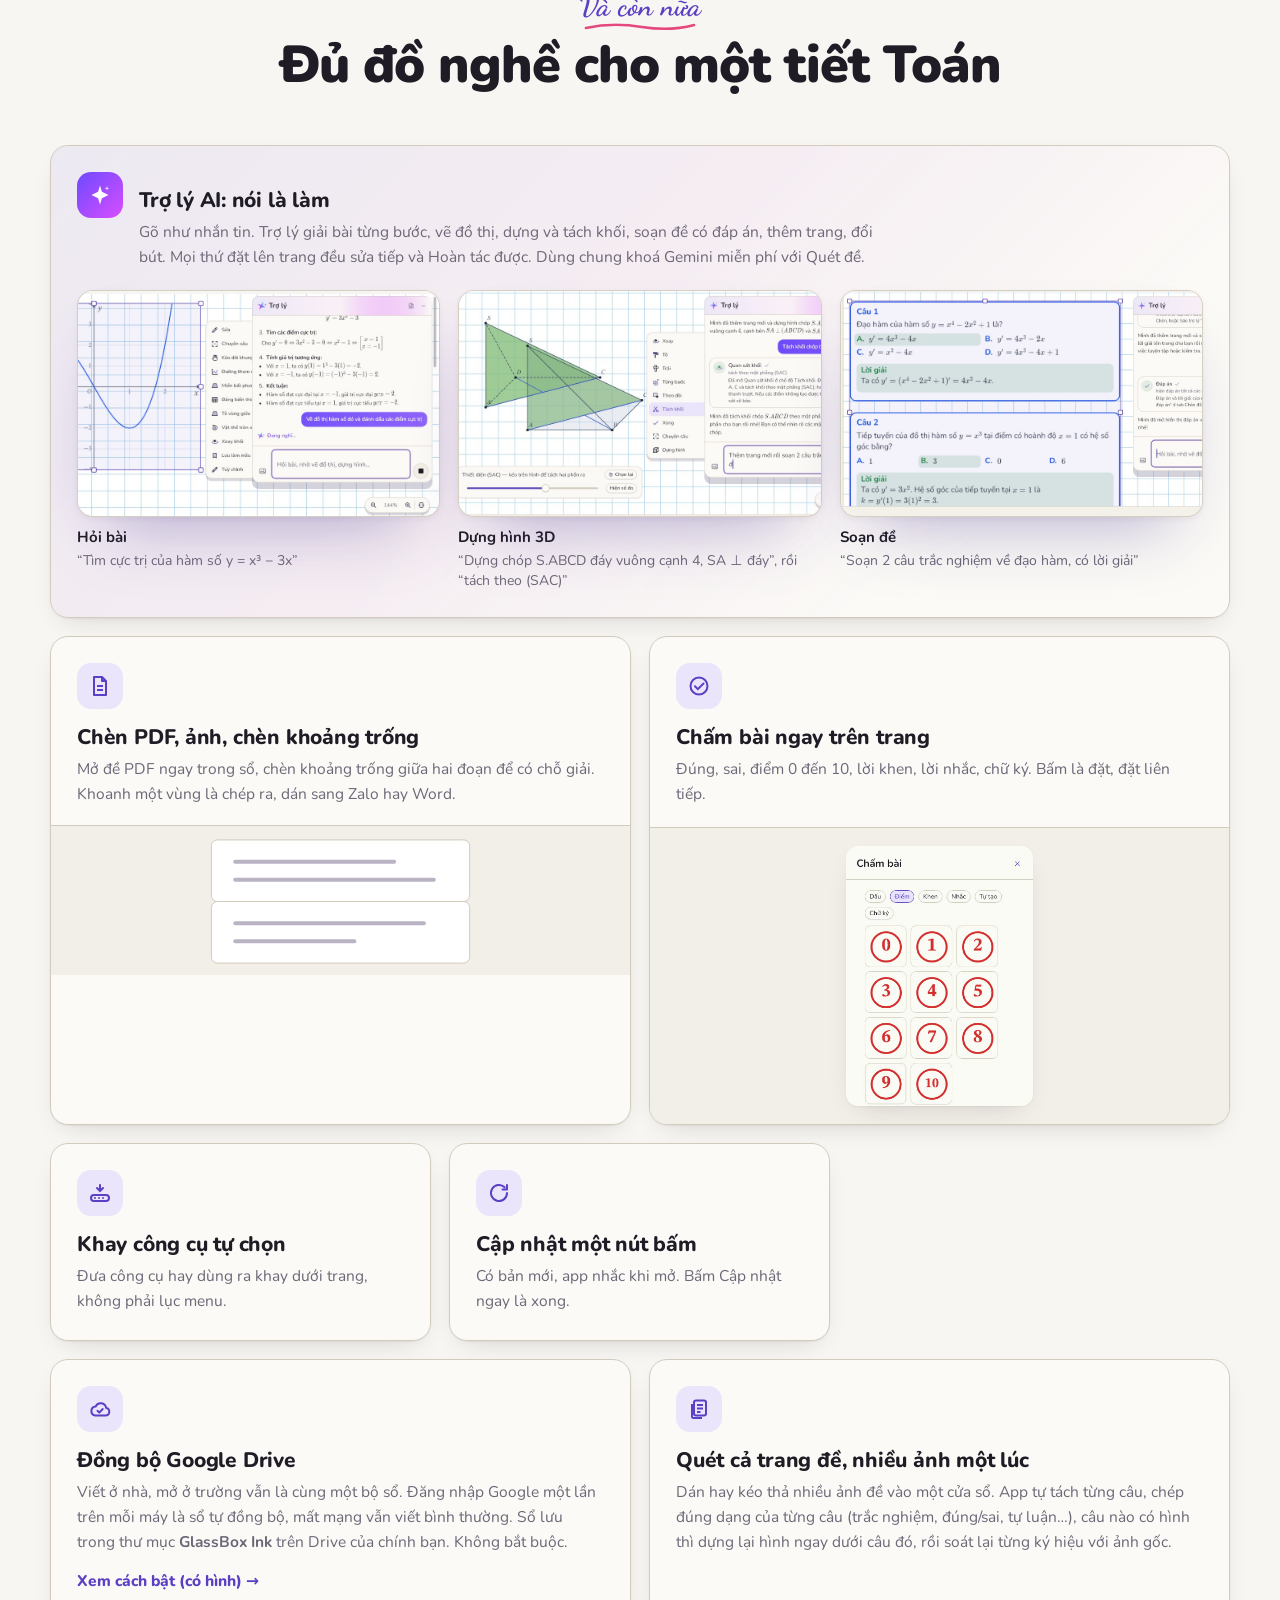
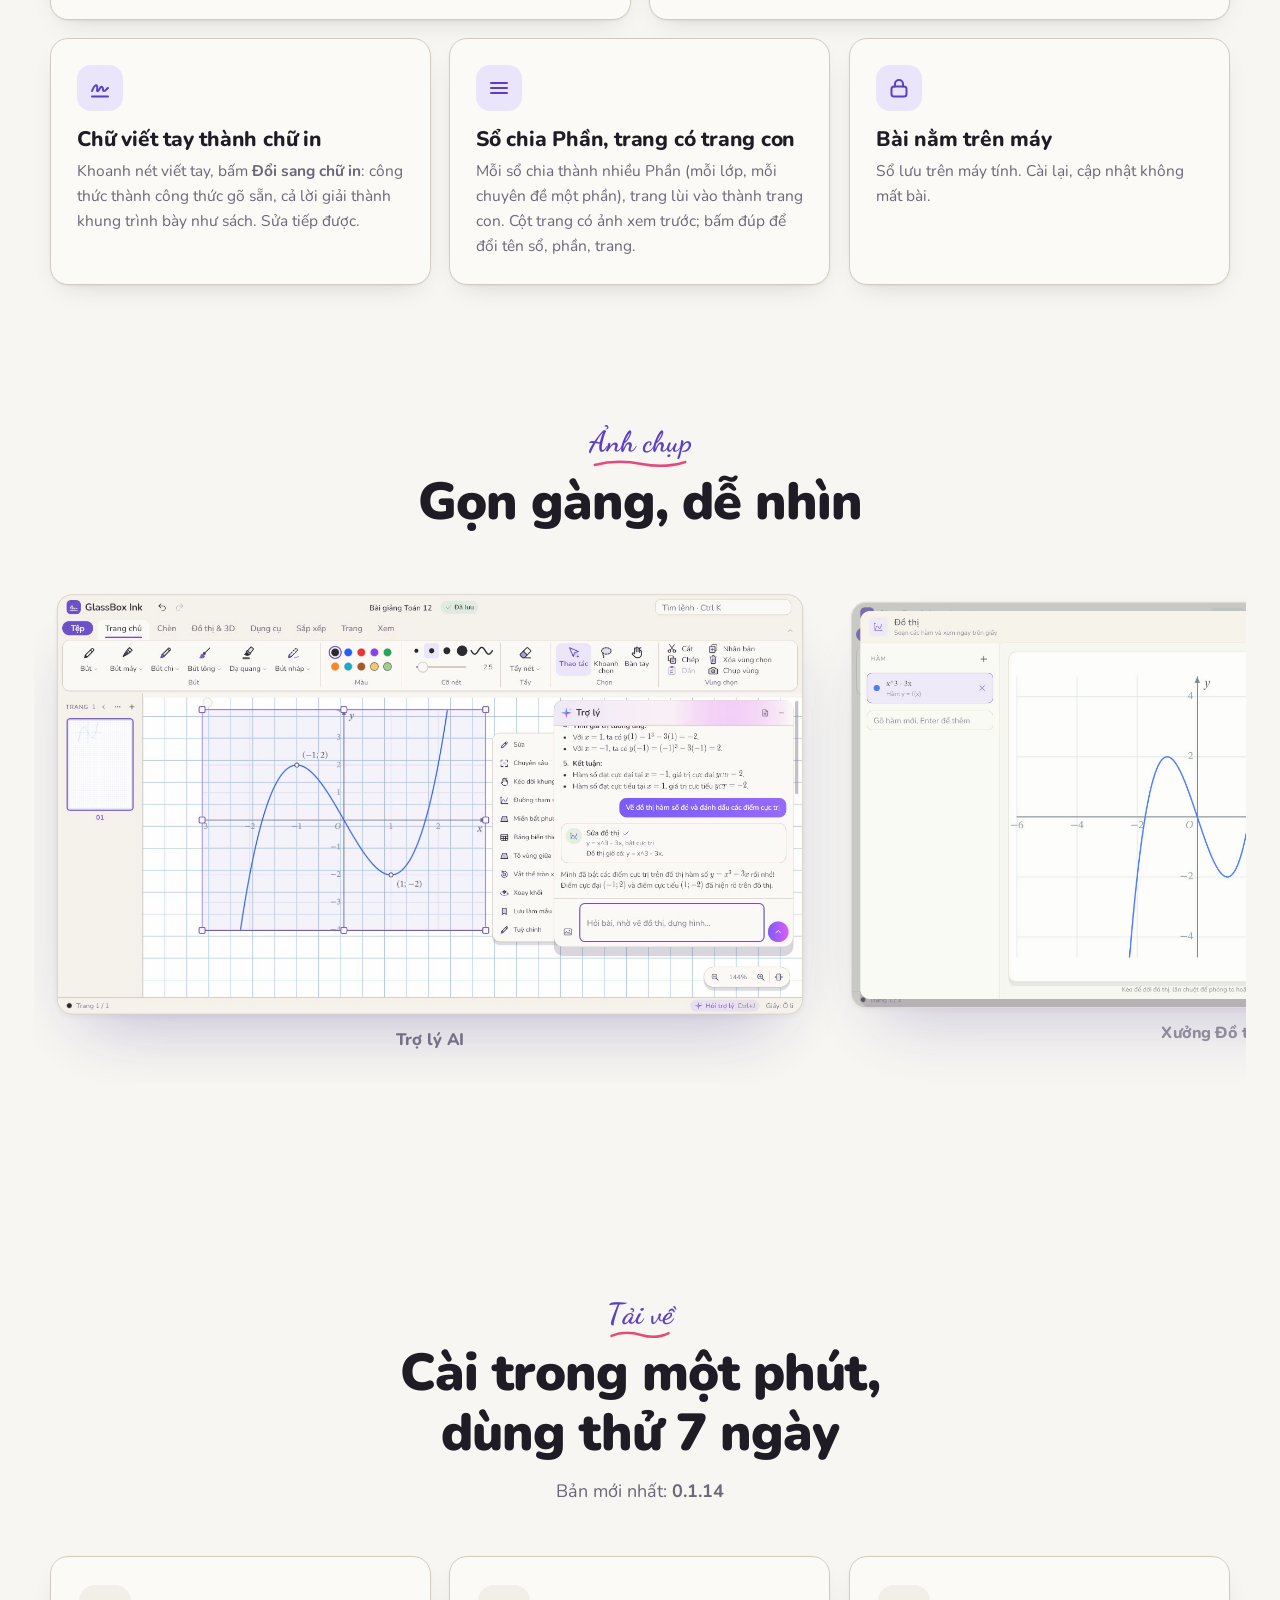
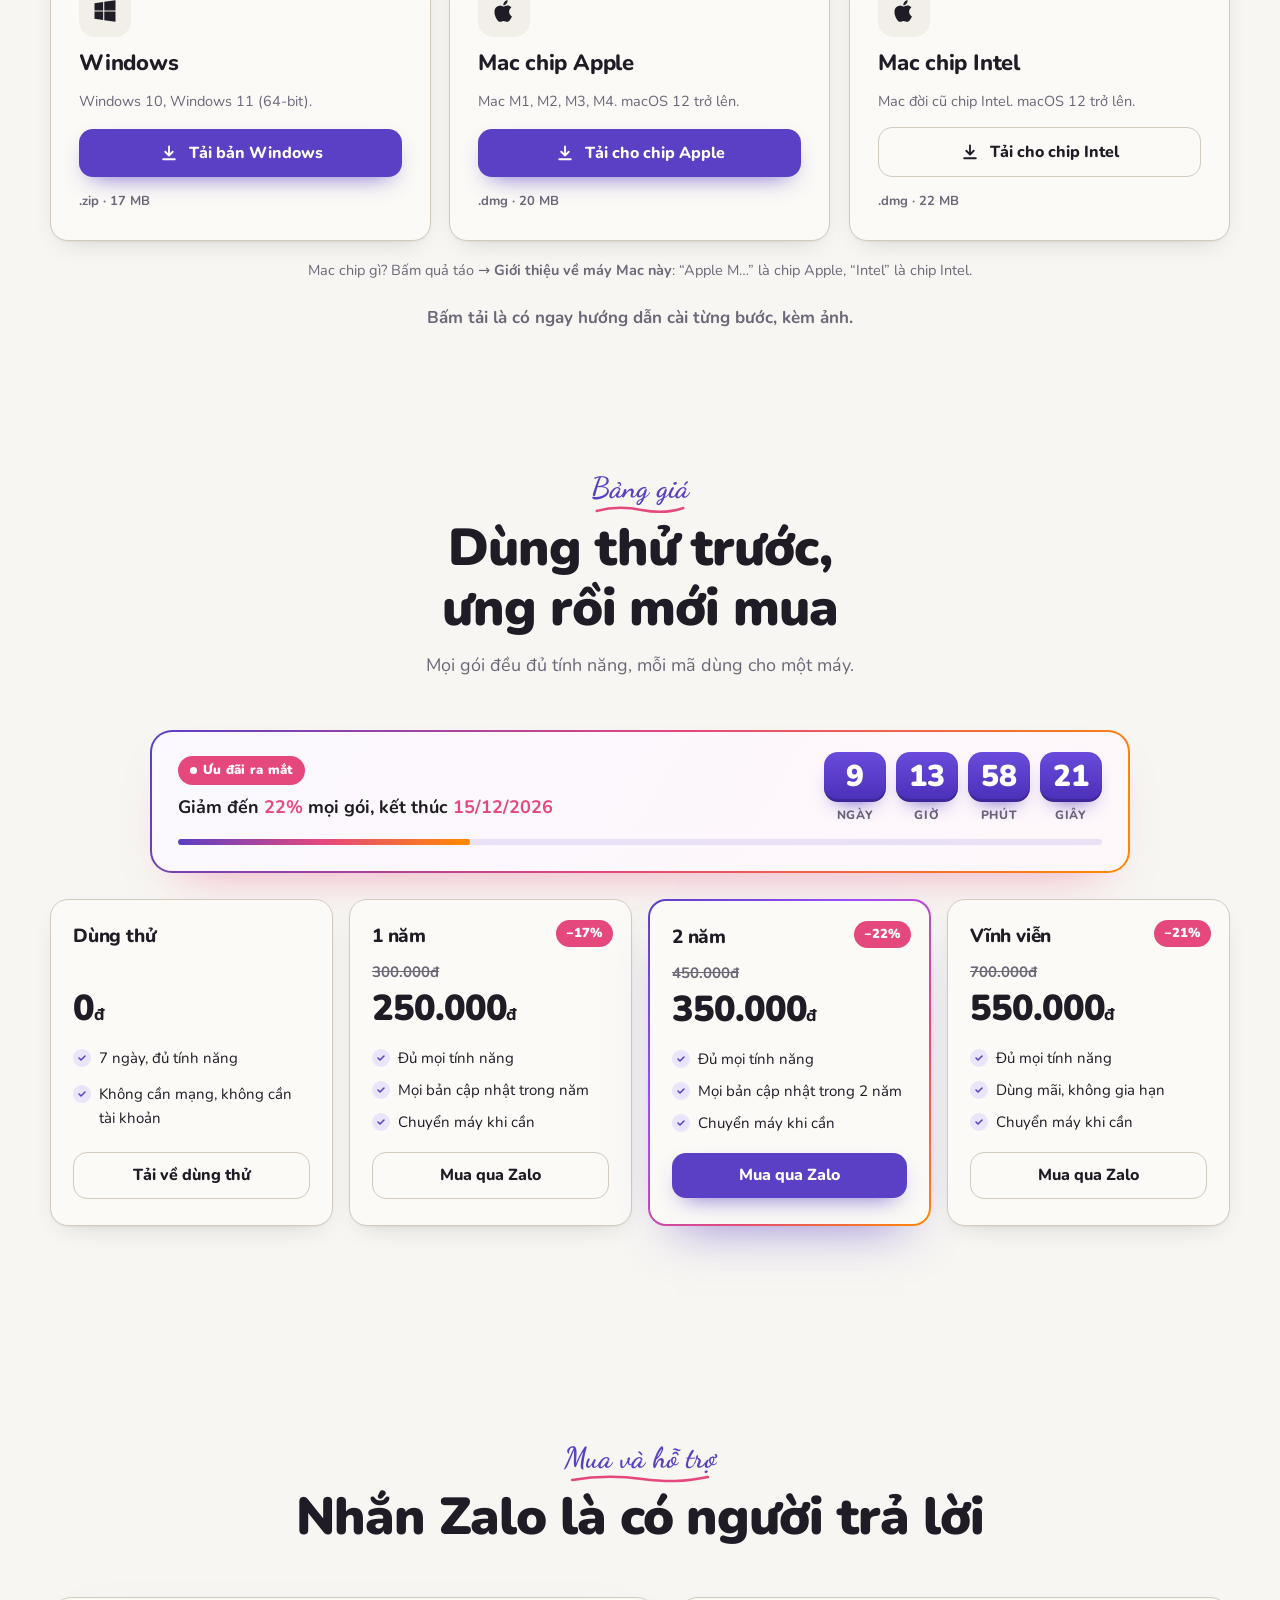
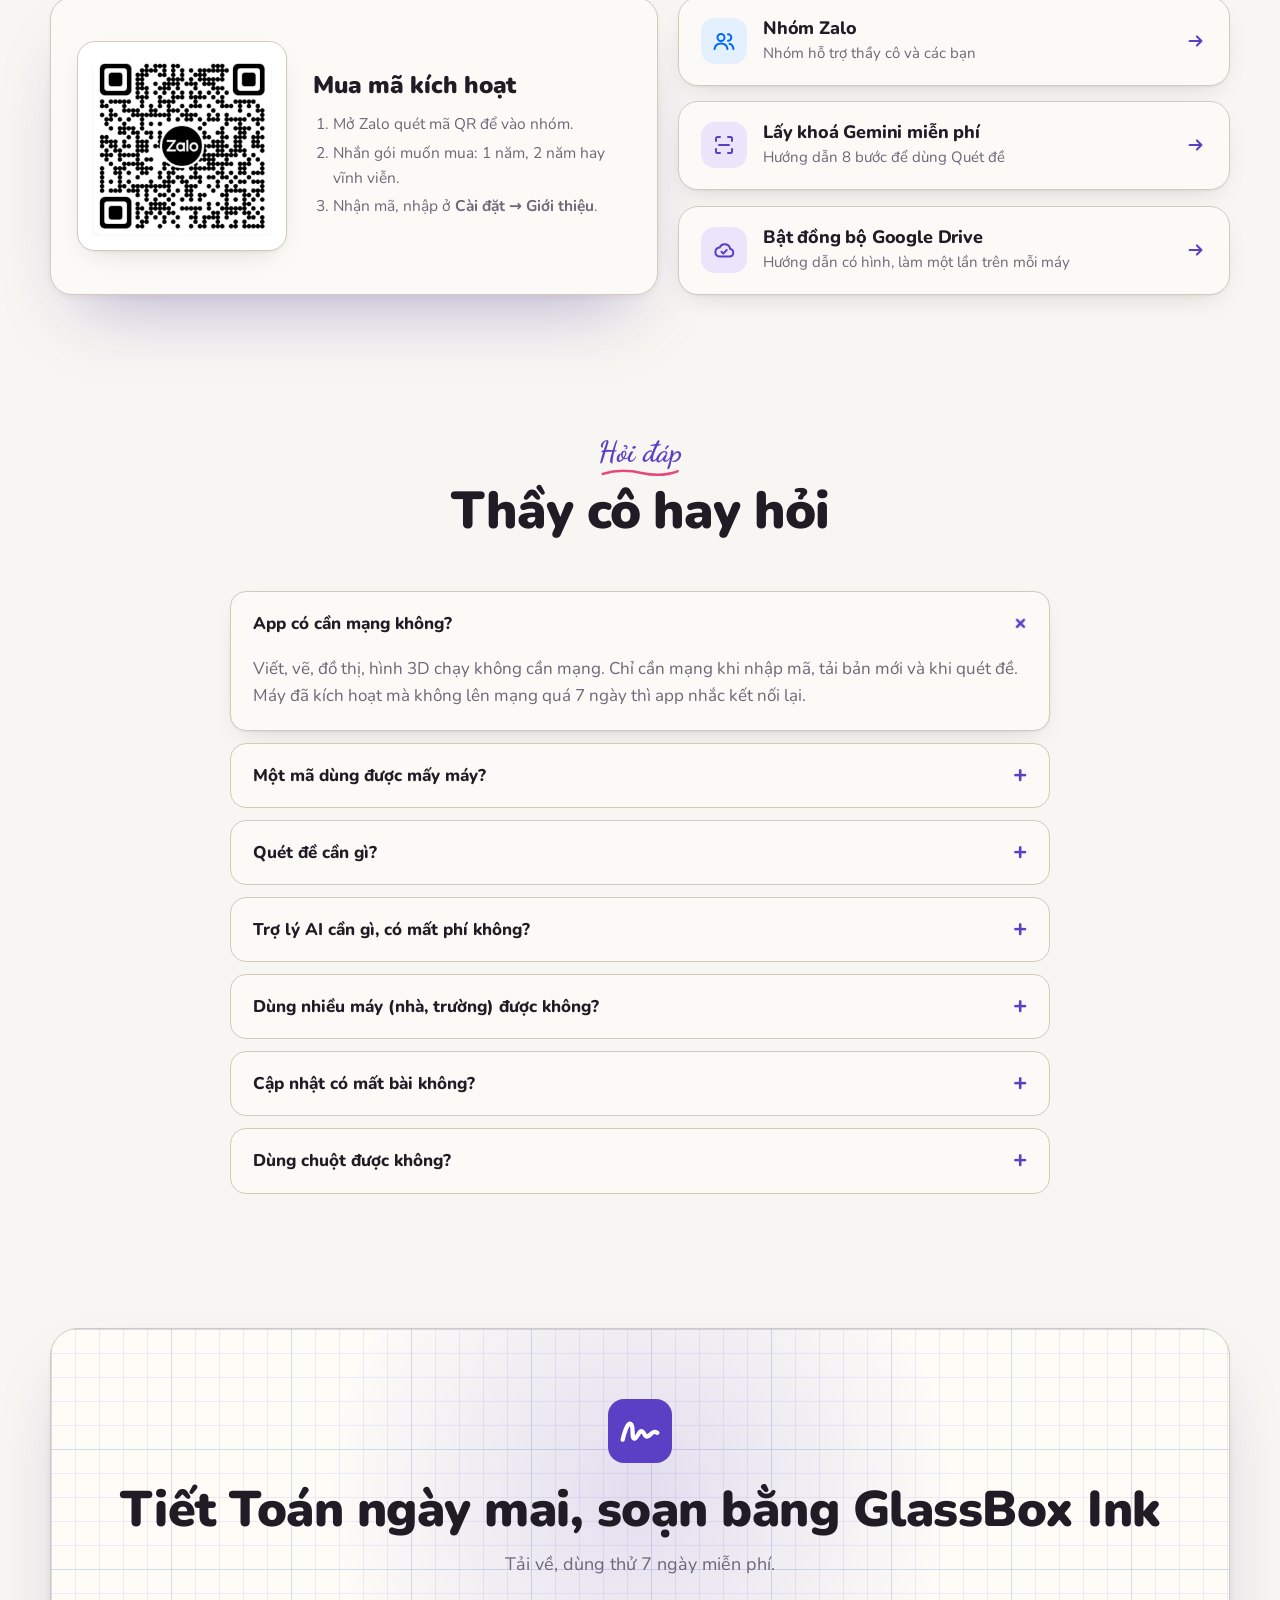
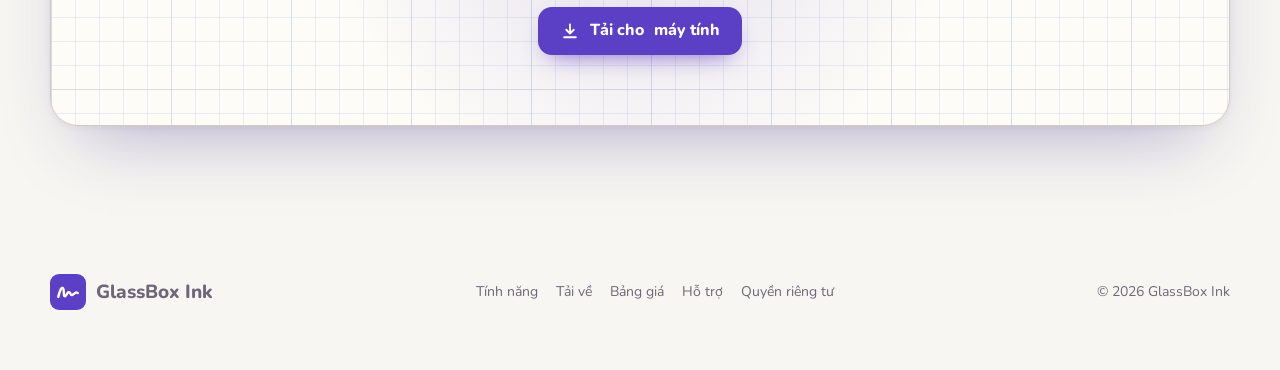
==== commit 04af27cc: "SEO: canonical, robots.txt, sitemap.xml" ====
--- a/index.html
+++ b/index.html
@@ -19,6 +19,7 @@
 <meta property="og:description" content="Sổ tay cho thầy cô giảng Toán và các bạn học Toán. Viết tay như trên giấy, vẽ hình chuẩn như máy. Dùng thử 7 ngày.">
 <meta property="og:type" content="website">
 <meta property="og:url" content="https://glassboxink.io.vn/">
+<link rel="canonical" href="https://glassboxink.io.vn/">
 <meta property="og:site_name" content="GlassBox Ink">
 <meta property="og:image" content="https://glassboxink.io.vn/media/og.jpg">
 <meta property="og:image:width" content="1200">
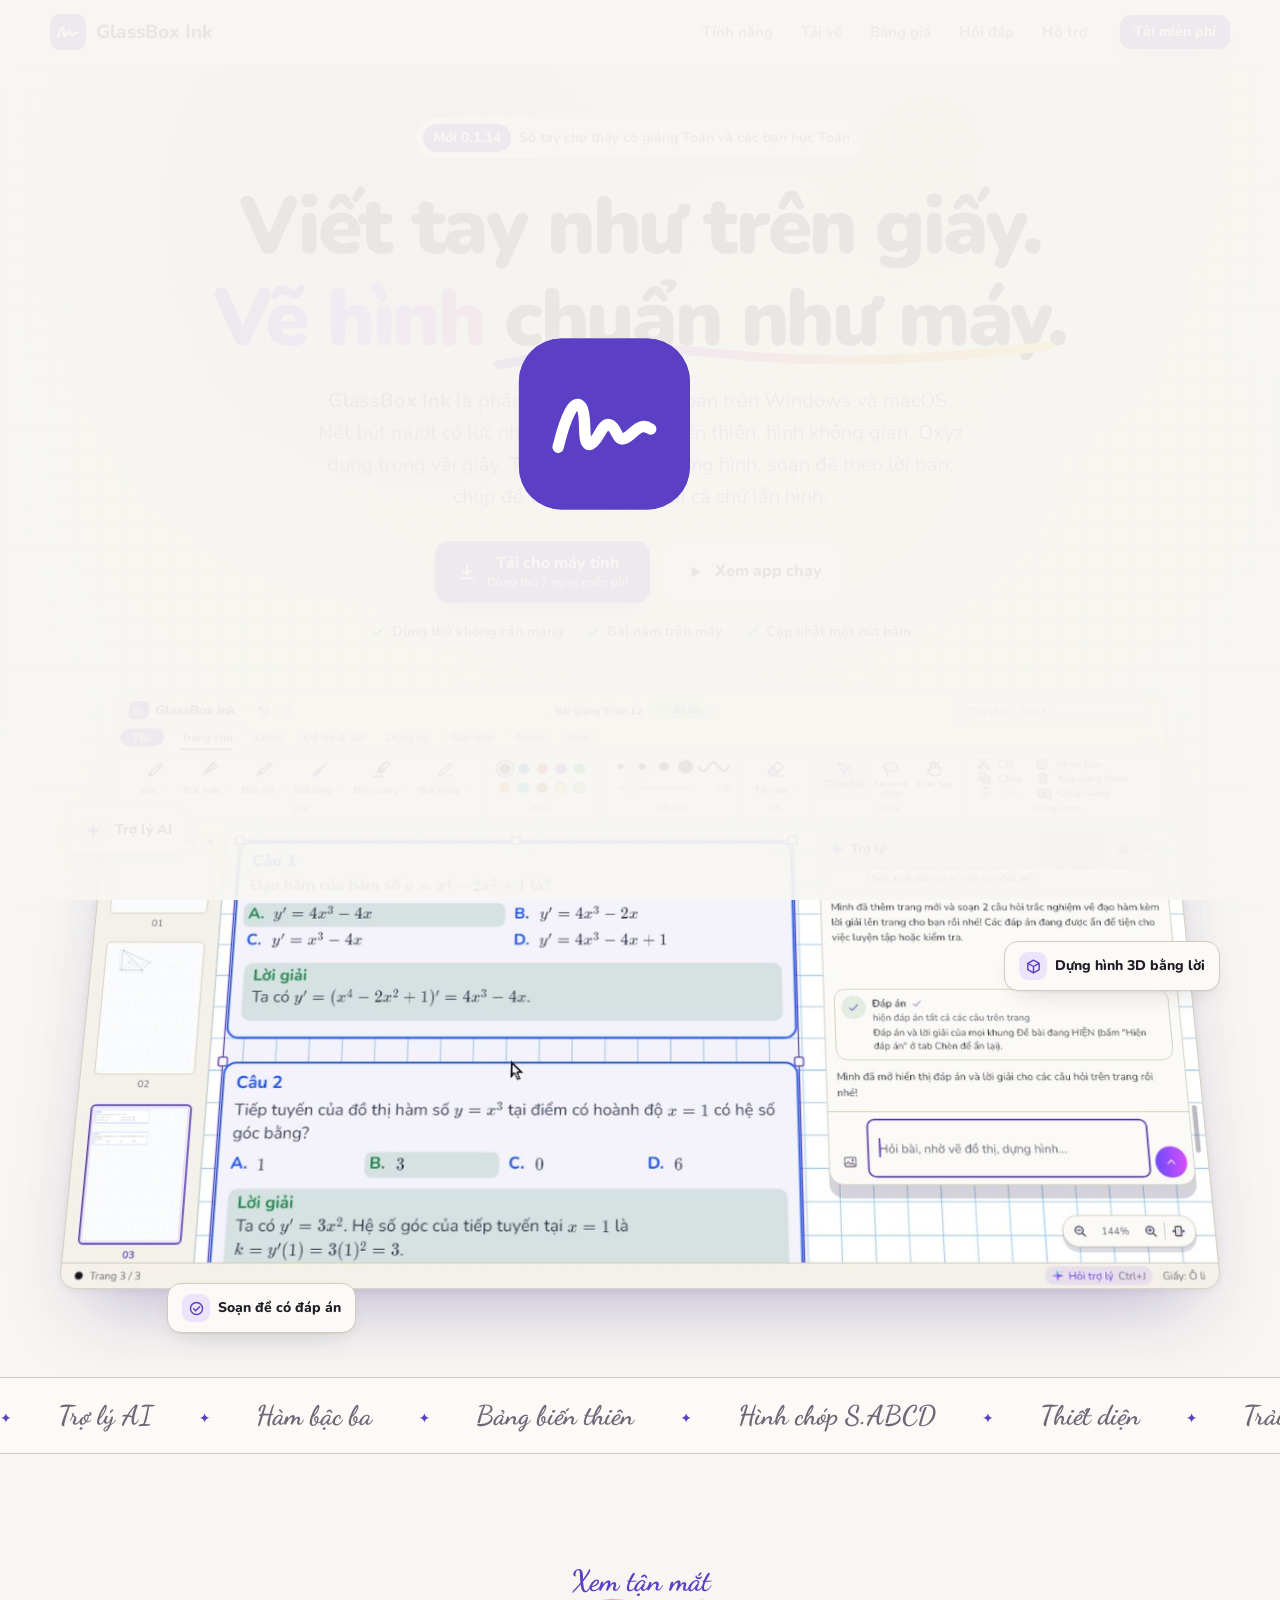
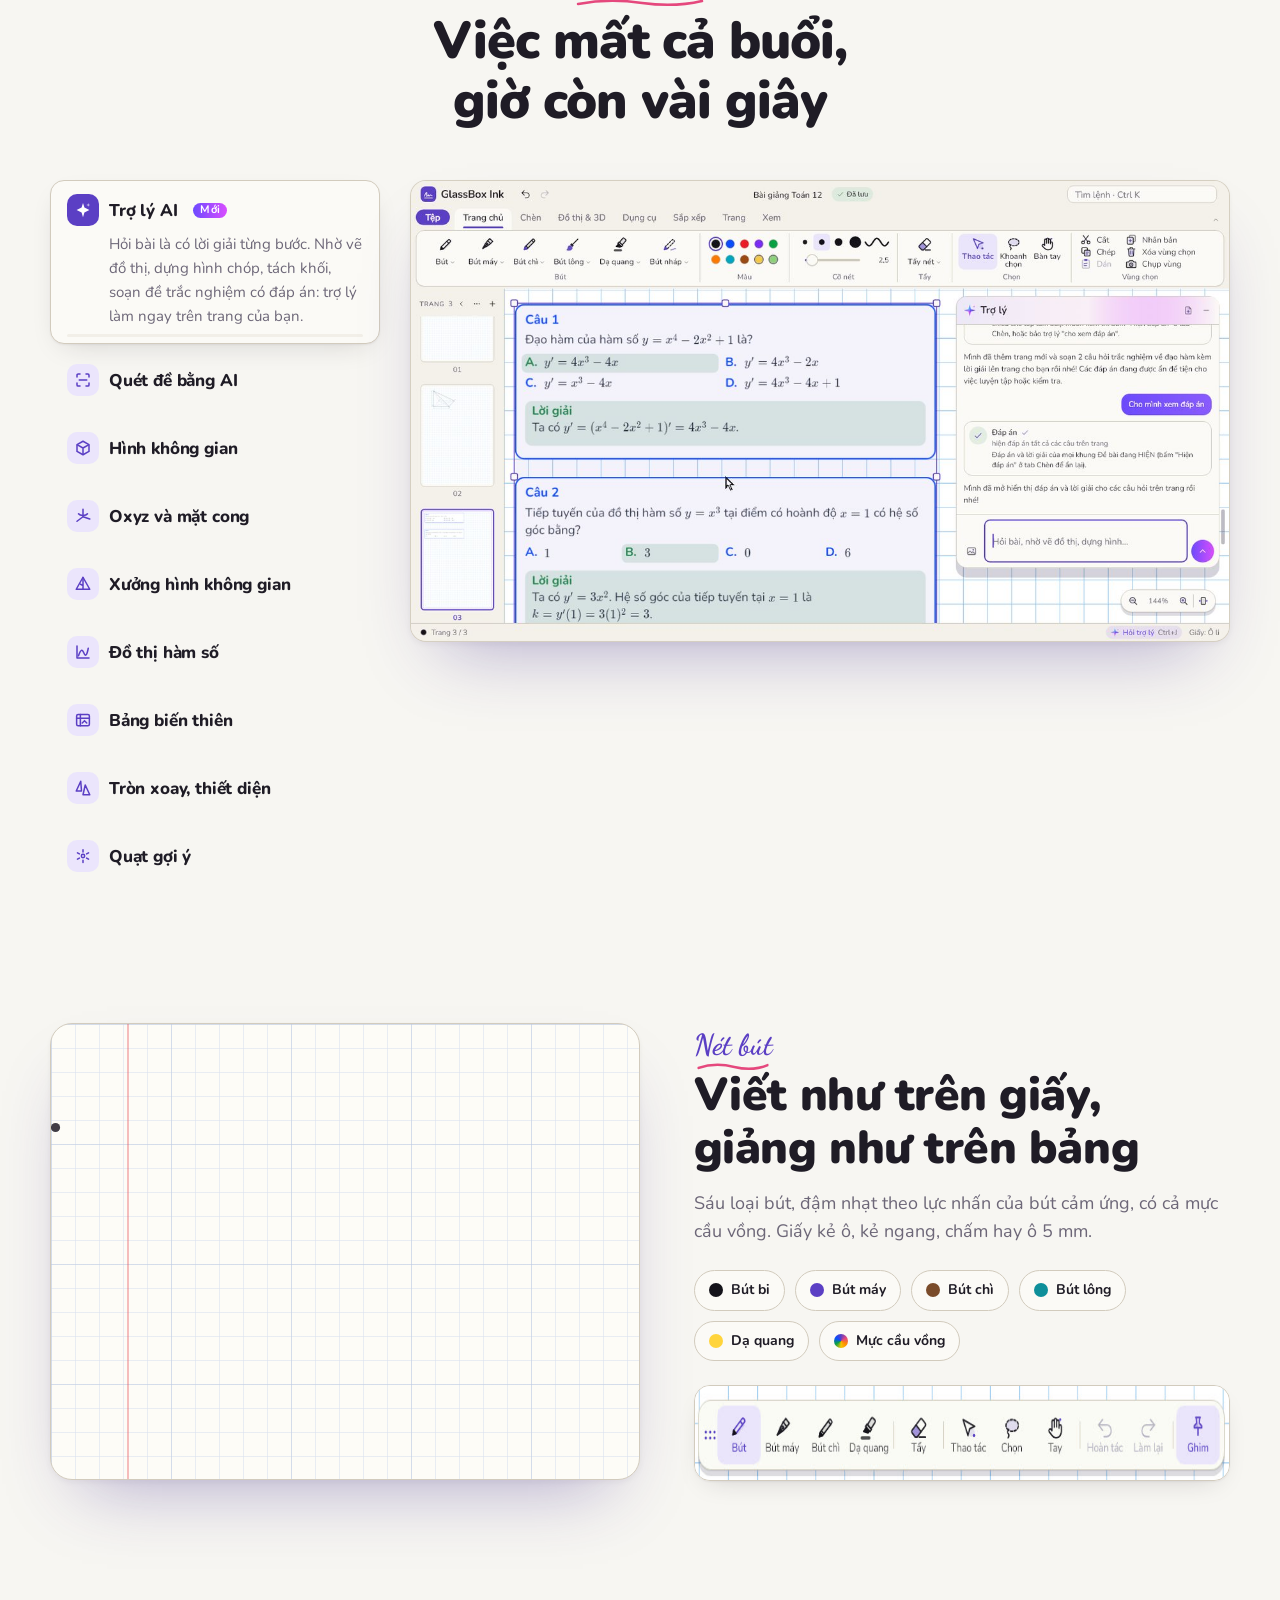
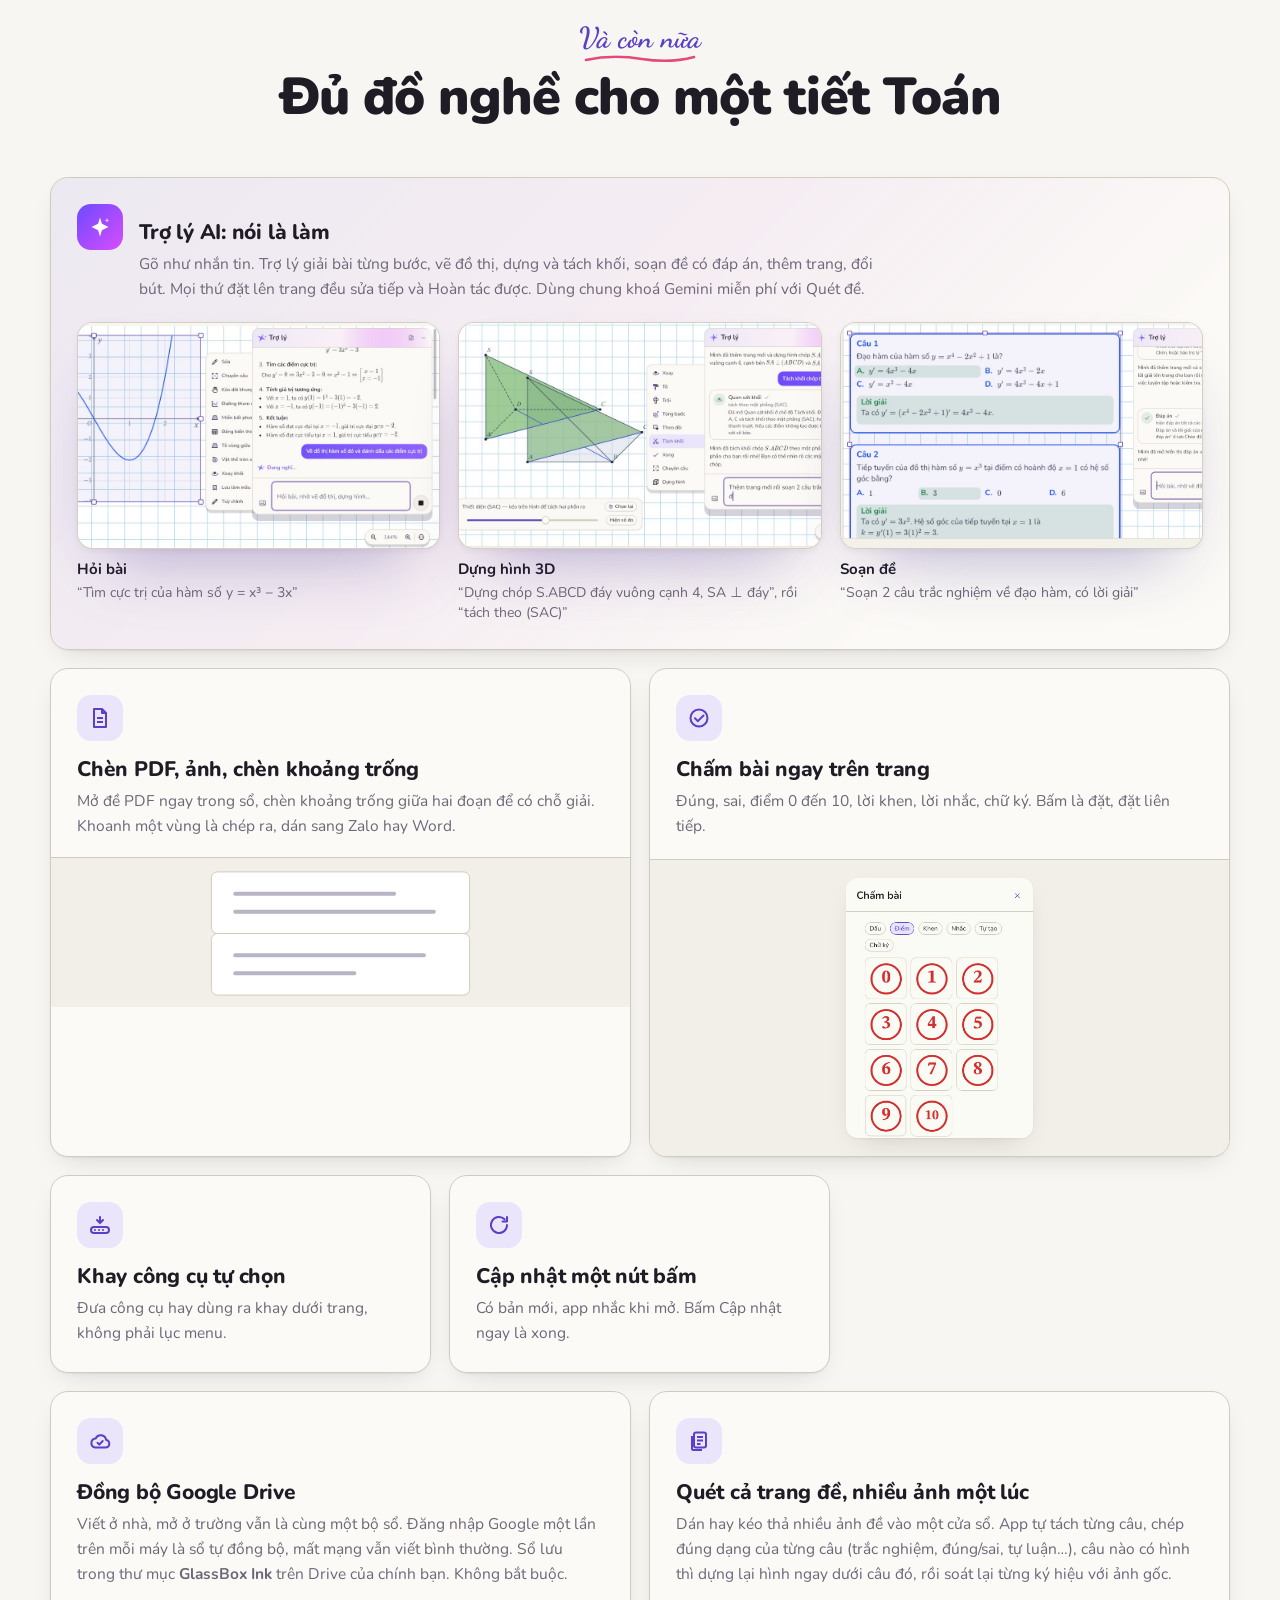
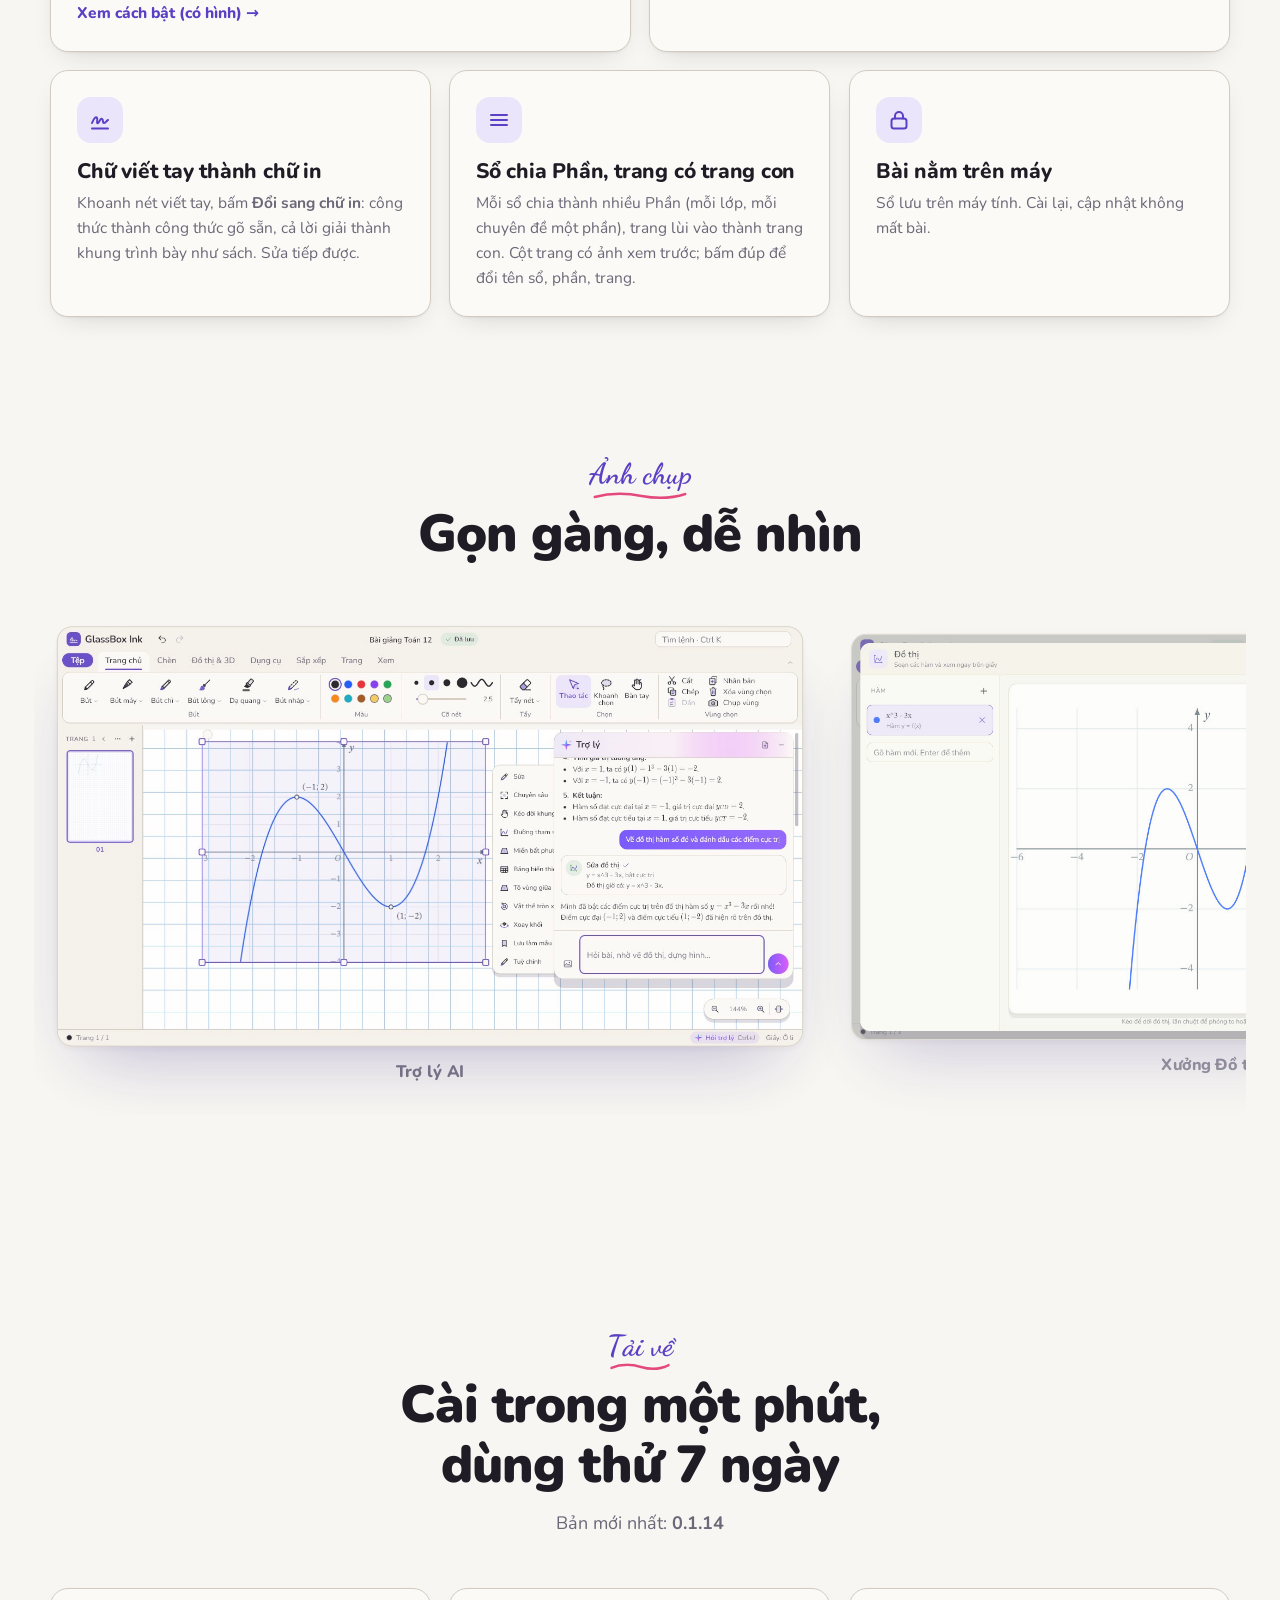
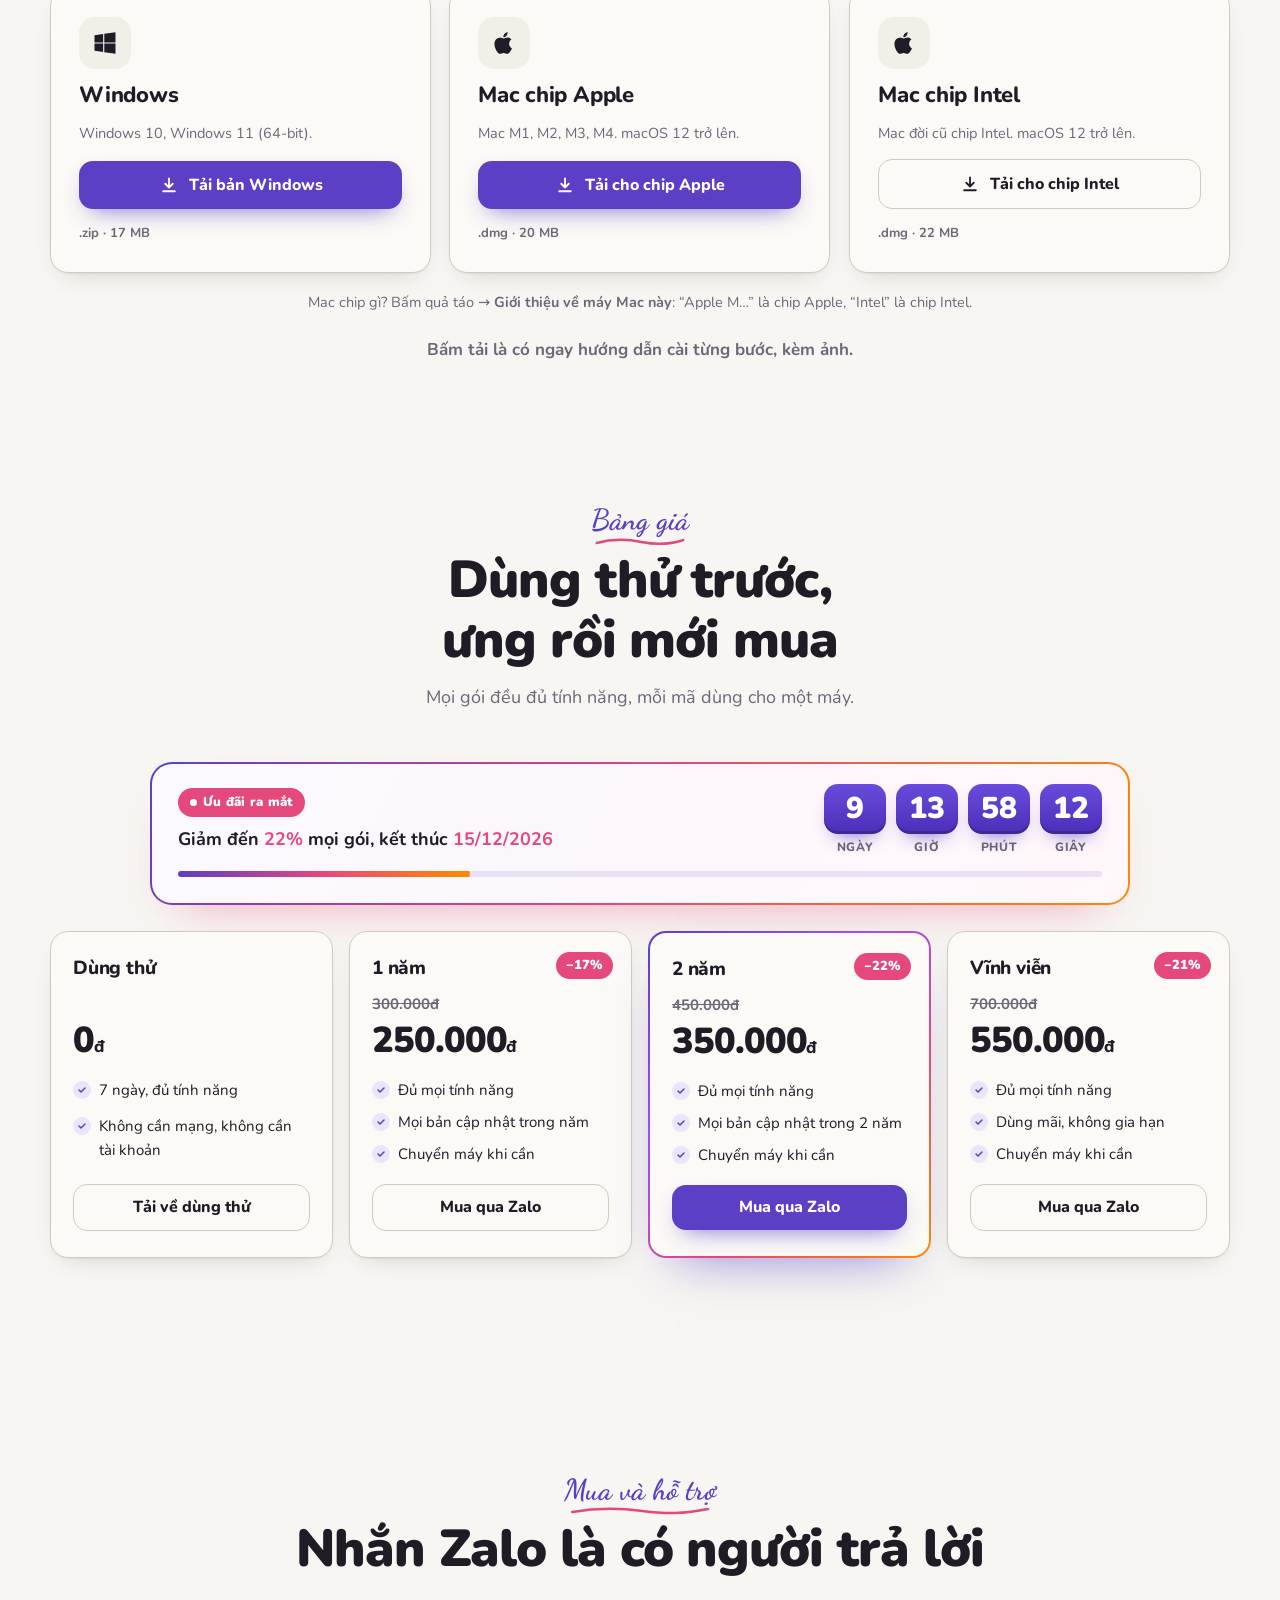
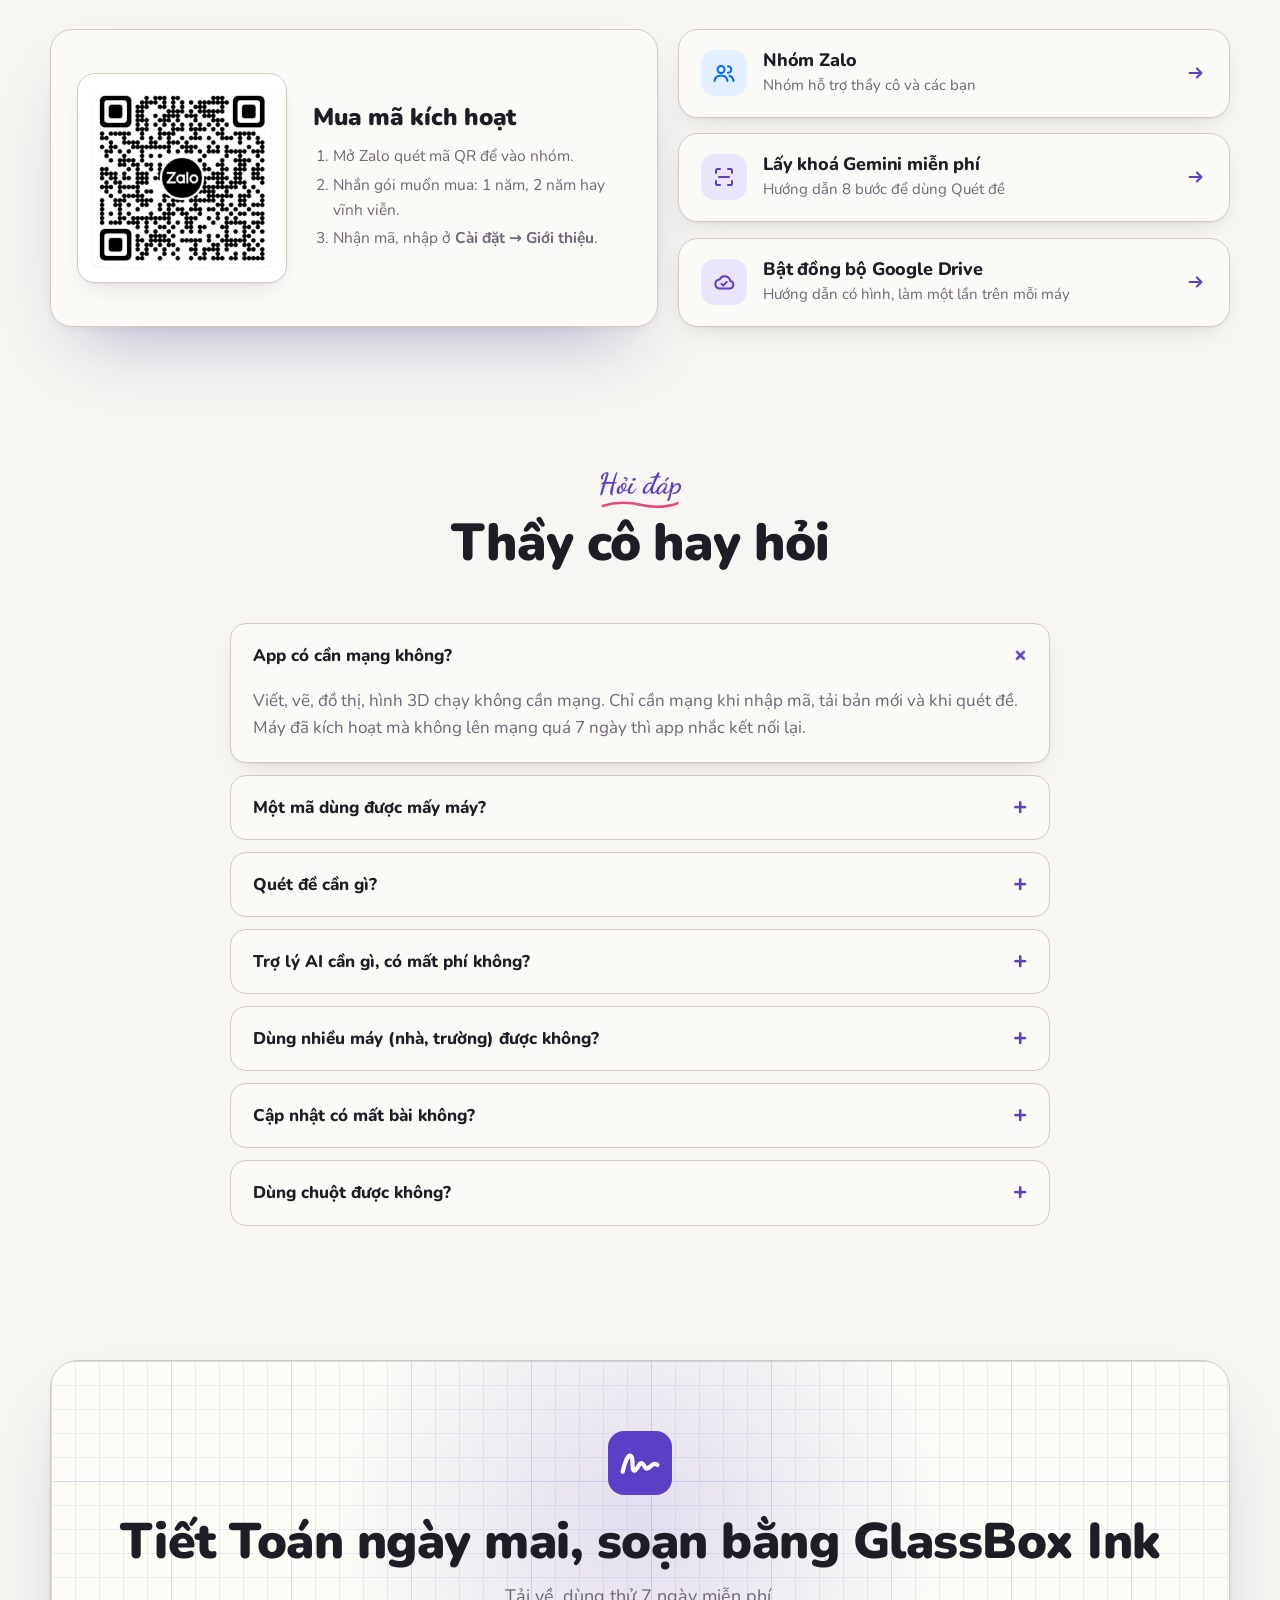
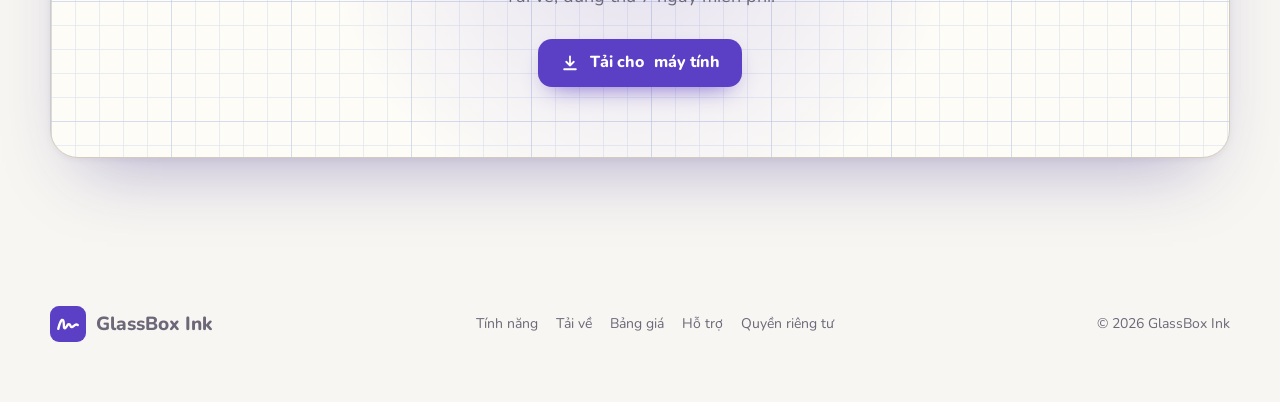
==== commit 94733800: "SEO: tiêu đề và mô tả có từ khoá, tên app ở đầu trang, mô tả ảnh rõ hơn, dữ liệu có cấu trúc (WebSit" ====
--- a/index.html
+++ b/index.html
@@ -12,10 +12,11 @@
   } catch (e) {}
 </script>
 <meta name="viewport" content="width=device-width, initial-scale=1, viewport-fit=cover">
-<title>GlassBox Ink · Sổ tay viết Toán</title>
-<meta name="description" content="GlassBox Ink: sổ tay cho thầy cô giảng Toán và các bạn học Toán, chạy trên Windows và macOS. Viết tay mượt, đồ thị, bảng biến thiên, hình 3D, Oxyz, quét đề bằng AI. Dùng thử 7 ngày.">
+<title>GlassBox Ink · Phần mềm dạy Toán: viết tay, vẽ hình, đồ thị</title>
+<meta name="description" content="GlassBox Ink là phần mềm sổ tay dạy và học Toán trên Windows, macOS: viết tay mượt, vẽ hình không gian, đồ thị hàm số, bảng biến thiên, Oxyz; trợ lý AI, quét đề. Dùng thử 7 ngày.">
 <meta name="theme-color" content="#5B3FC4">
-<meta property="og:title" content="GlassBox Ink · Sổ tay viết Toán">
+<meta property="og:title" content="GlassBox Ink · Phần mềm dạy Toán: viết tay, vẽ hình, đồ thị">
+<meta property="og:locale" content="vi_VN">
 <meta property="og:description" content="Sổ tay cho thầy cô giảng Toán và các bạn học Toán. Viết tay như trên giấy, vẽ hình chuẩn như máy. Dùng thử 7 ngày.">
 <meta property="og:type" content="website">
 <meta property="og:url" content="https://glassboxink.io.vn/">
@@ -38,6 +39,7 @@
     if (/^#(tai-|huong-dan-)/.test(location.hash) || (sessionStorage.getItem('gb-intro') && !/introAt=/.test(location.search)) || matchMedia('(prefers-reduced-motion: reduce)').matches) document.documentElement.classList.add('no-intro');
   } catch (e) {}
 </script>
+<script type="application/ld+json">{"@context":"https://schema.org","@graph":[{"@type":"WebSite","@id":"https://glassboxink.io.vn/#website","url":"https://glassboxink.io.vn/","name":"GlassBox Ink","alternateName":["GlassBoxInk","GlassBox Ink - sổ tay viết Toán"],"inLanguage":"vi","publisher":{"@id":"https://glassboxink.io.vn/#org"}},{"@type":"Organization","@id":"https://glassboxink.io.vn/#org","name":"GlassBox Ink","url":"https://glassboxink.io.vn/","logo":"https://glassboxink.io.vn/media/logo.svg","sameAs":["https://zalo.me/g/bov0yustx6fiwfgeb471","https://github.com/lenhokhoa23/net-phat-hanh"]},{"@type":"SoftwareApplication","@id":"https://glassboxink.io.vn/#app","name":"GlassBox Ink","url":"https://glassboxink.io.vn/","operatingSystem":"Windows 10, Windows 11, macOS","applicationCategory":"EducationalApplication","inLanguage":"vi","description":"GlassBox Ink là phần mềm sổ tay dạy và học Toán trên Windows, macOS: viết tay mượt, vẽ hình không gian, đồ thị hàm số, bảng biến thiên, Oxyz; trợ lý AI, quét đề. Dùng thử 7 ngày.","image":"https://glassboxink.io.vn/media/og.jpg","downloadUrl":"https://glassboxink.io.vn/#tai-ve","publisher":{"@id":"https://glassboxink.io.vn/#org"},"featureList":["Viết tay mượt có lực nhấn","Vẽ hình không gian, hình chóp, thiết diện","Vẽ đồ thị hàm số","Lập bảng biến thiên","Hệ toạ độ Oxyz","Trợ lý AI giải bài, dựng hình, soạn đề","Quét đề bằng AI, quét nhiều ảnh một lúc","Đổi chữ viết tay sang chữ in","Đồng bộ Google Drive","Chấm bài trên trang"]}]}</script>
 </head>
 <body>
 <svg width="0" height="0" style="position:absolute" aria-hidden="true">
@@ -108,7 +110,7 @@
       <h1 data-split>Viết tay như trên giấy.
         <span class="line2"><span class="grad-text">Vẽ hình</span> <span class="hand-word">chuẩn như máy.<svg viewBox="0 0 300 30" preserveAspectRatio="none" aria-hidden="true"><path d="M4 20c40-12 80-14 120-8s90 8 172-6"/></svg></span></span>
       </h1>
-      <p class="lead rv-h" style="--d:.35s">Nét bút mượt có lực nhấn. Đồ thị, bảng biến thiên, hình không gian, Oxyz dựng trong vài giây. <b>Trợ lý AI</b> giải bài, dựng hình, soạn đề theo lời bạn; chụp đề vào là AI dựng lại cả chữ lẫn hình.</p>
+      <p class="lead rv-h" style="--d:.35s"><b>GlassBox Ink</b> là phần mềm sổ tay dạy Toán trên Windows và macOS. Nét bút mượt có lực nhấn. Đồ thị, bảng biến thiên, hình không gian, Oxyz dựng trong vài giây. <b>Trợ lý AI</b> giải bài, dựng hình, soạn đề theo lời bạn; chụp đề vào là AI dựng lại cả chữ lẫn hình.</p>
       <div class="cta rv-h" style="--d:.45s">
         <a class="btn" href="#tai-ve" data-dl-primary><svg><use href="#i-down"/></svg><span>Tải cho <span data-os-name>Windows</span><small>Dùng thử 7 ngày, miễn phí</small></span></a>
         <a class="btn ghost" href="#xem-app"><svg><use href="#i-play"/></svg>Xem app chạy</a>
@@ -314,12 +316,12 @@
       <h2 data-split>Gọn gàng, dễ nhìn</h2>
     </div>
     <div class="gallery" id="gallery">
-      <figure class="shot"><div class="window"><img src="media/anh/ai-toan-canh.jpg" alt="Trợ lý AI vẽ đồ thị và đánh dấu cực trị" loading="lazy" width="1366" height="768"></div><figcaption>Trợ lý AI</figcaption></figure>
-      <figure class="shot"><div class="window"><img src="media/anh/05_do_thi_light.jpg" alt="Xưởng Đồ thị" loading="lazy" width="1366" height="768"></div><figcaption>Xưởng Đồ thị</figcaption></figure>
-      <figure class="shot"><div class="window"><img src="media/anh/06_bang_bien_thien_light.jpg" alt="Bảng biến thiên" loading="lazy" width="1366" height="768"></div><figcaption>Bảng biến thiên</figcaption></figure>
-      <figure class="shot"><div class="window"><img src="media/anh/04_dung_hinh_chop_light.jpg" alt="Dựng hình không gian" loading="lazy" width="1366" height="768"></div><figcaption>Dựng hình không gian</figcaption></figure>
-      <figure class="shot"><div class="window"><img src="media/anh/02_quan_sat_light.jpg" alt="Quan sát và tô mặt khối" loading="lazy" width="1366" height="768"></div><figcaption>Quan sát, tô mặt khối</figcaption></figure>
-      <figure class="shot"><div class="window"><img src="media/anh/08_cong_thuc_light.jpg" alt="Soạn công thức" loading="lazy" width="1366" height="768"></div><figcaption>Công thức Toán</figcaption></figure>
+      <figure class="shot"><div class="window"><img src="media/anh/ai-toan-canh.jpg" alt="Trợ lý AI của GlassBox Ink vẽ đồ thị hàm số và đánh dấu cực trị" loading="lazy" width="1366" height="768"></div><figcaption>Trợ lý AI</figcaption></figure>
+      <figure class="shot"><div class="window"><img src="media/anh/05_do_thi_light.jpg" alt="Vẽ đồ thị hàm số trong GlassBox Ink" loading="lazy" width="1366" height="768"></div><figcaption>Xưởng Đồ thị</figcaption></figure>
+      <figure class="shot"><div class="window"><img src="media/anh/06_bang_bien_thien_light.jpg" alt="Lập bảng biến thiên trong GlassBox Ink" loading="lazy" width="1366" height="768"></div><figcaption>Bảng biến thiên</figcaption></figure>
+      <figure class="shot"><div class="window"><img src="media/anh/04_dung_hinh_chop_light.jpg" alt="Vẽ hình chóp, hình không gian trong GlassBox Ink" loading="lazy" width="1366" height="768"></div><figcaption>Dựng hình không gian</figcaption></figure>
+      <figure class="shot"><div class="window"><img src="media/anh/02_quan_sat_light.jpg" alt="Xoay, quan sát và tô mặt khối không gian" loading="lazy" width="1366" height="768"></div><figcaption>Quan sát, tô mặt khối</figcaption></figure>
+      <figure class="shot"><div class="window"><img src="media/anh/08_cong_thuc_light.jpg" alt="Soạn công thức Toán trong GlassBox Ink" loading="lazy" width="1366" height="768"></div><figcaption>Công thức Toán</figcaption></figure>
     </div>
   </div>
 </section>
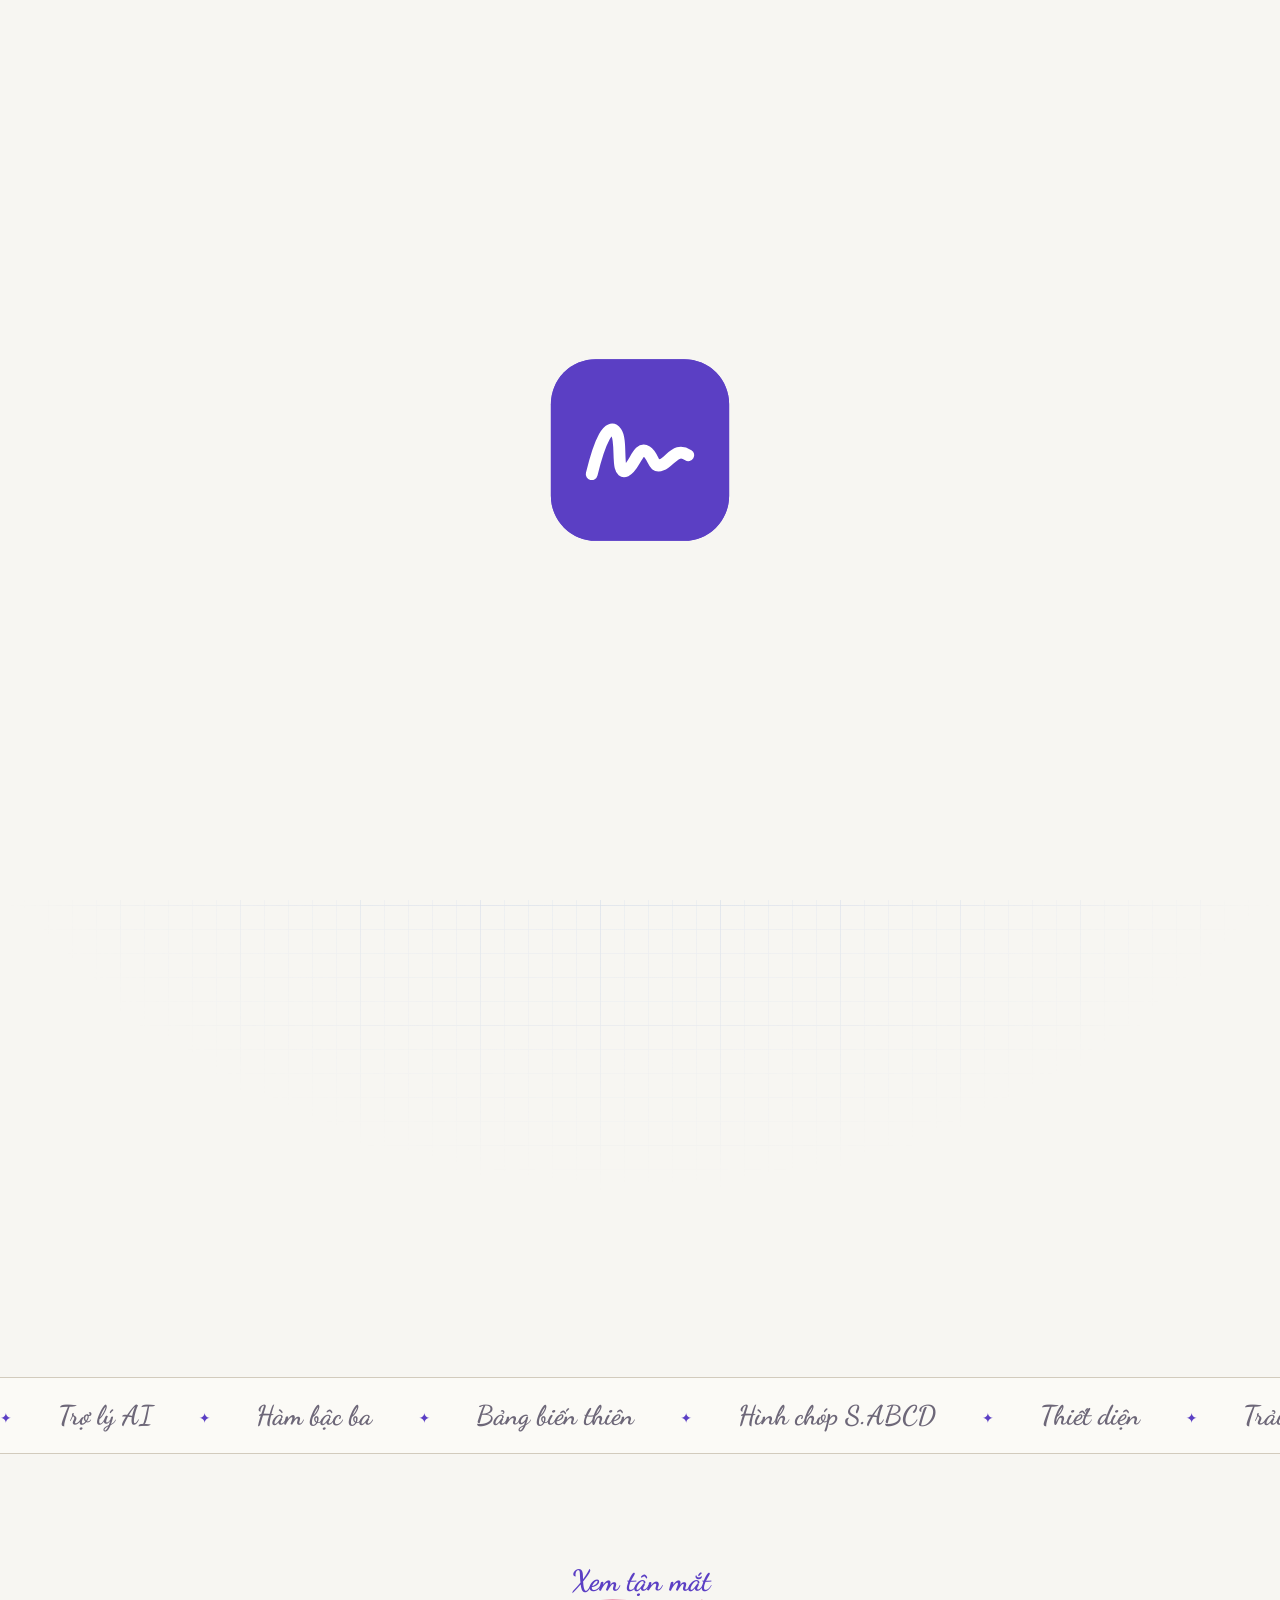
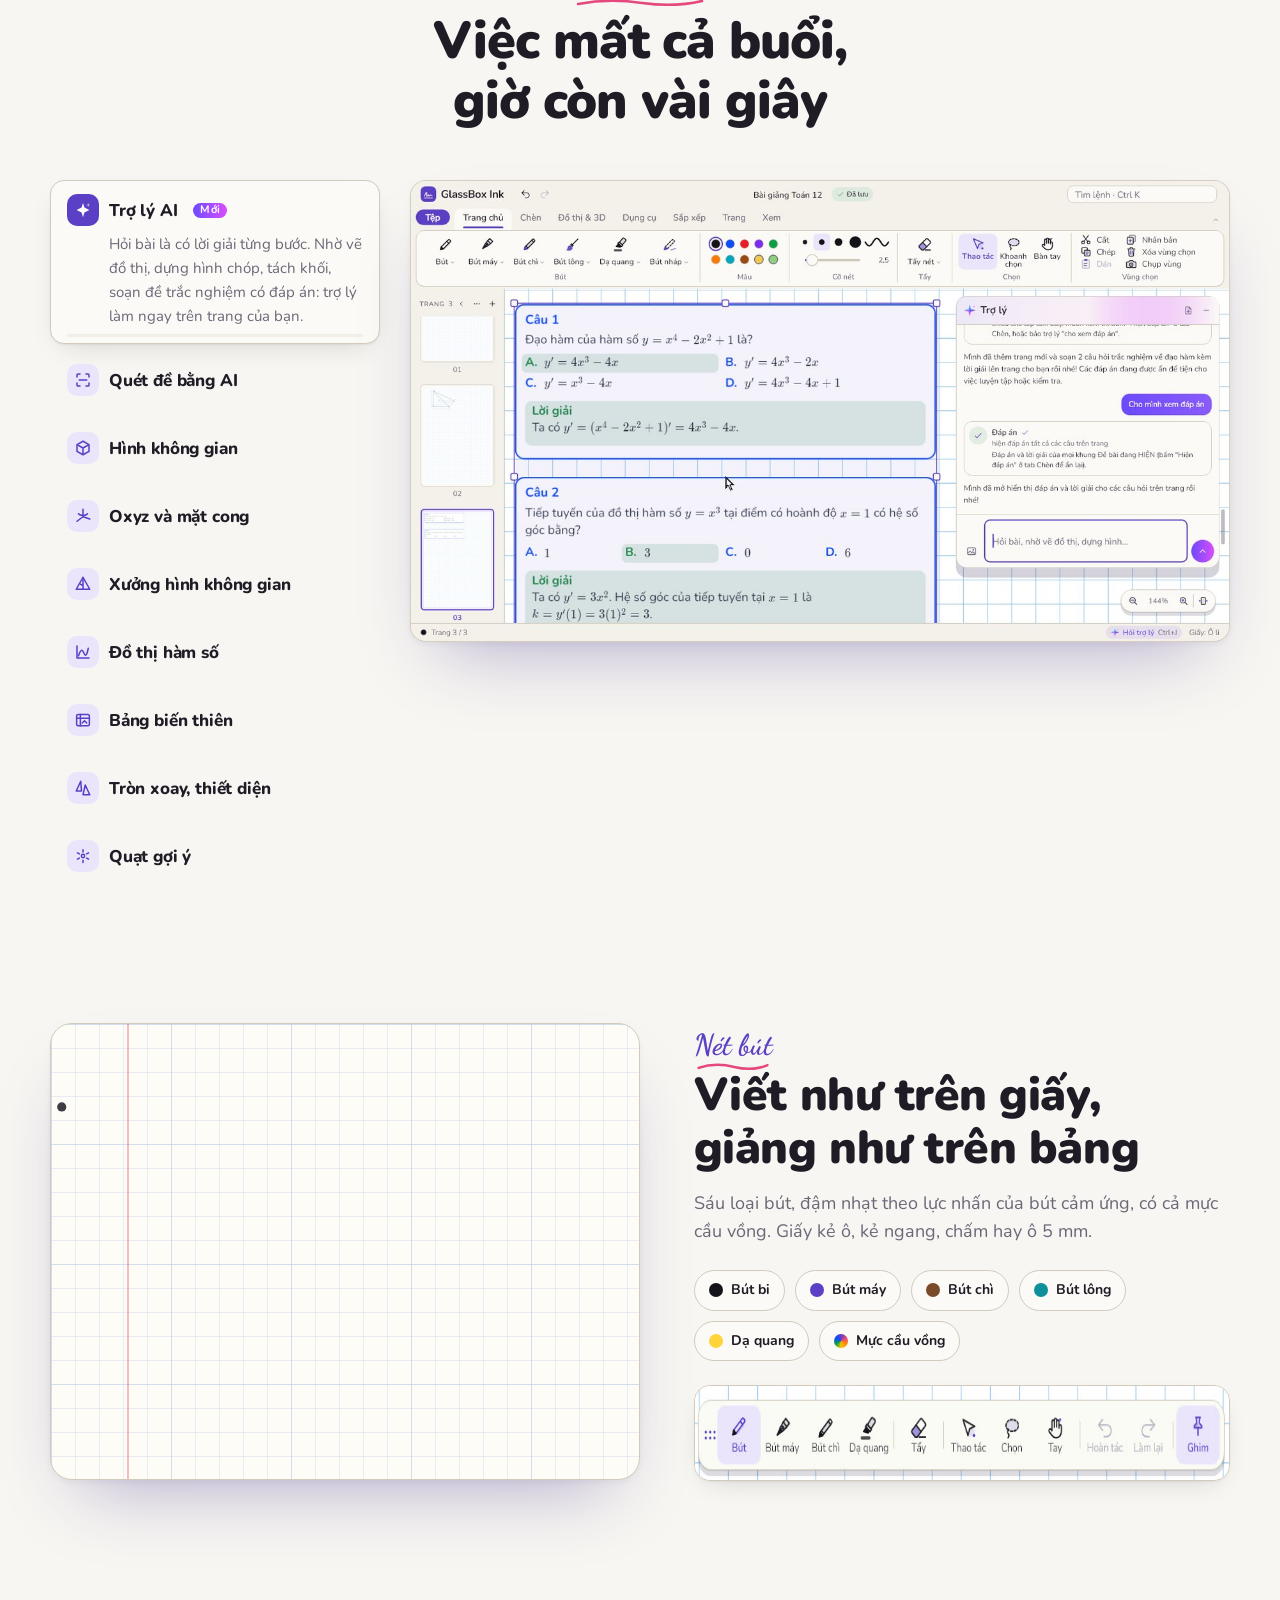
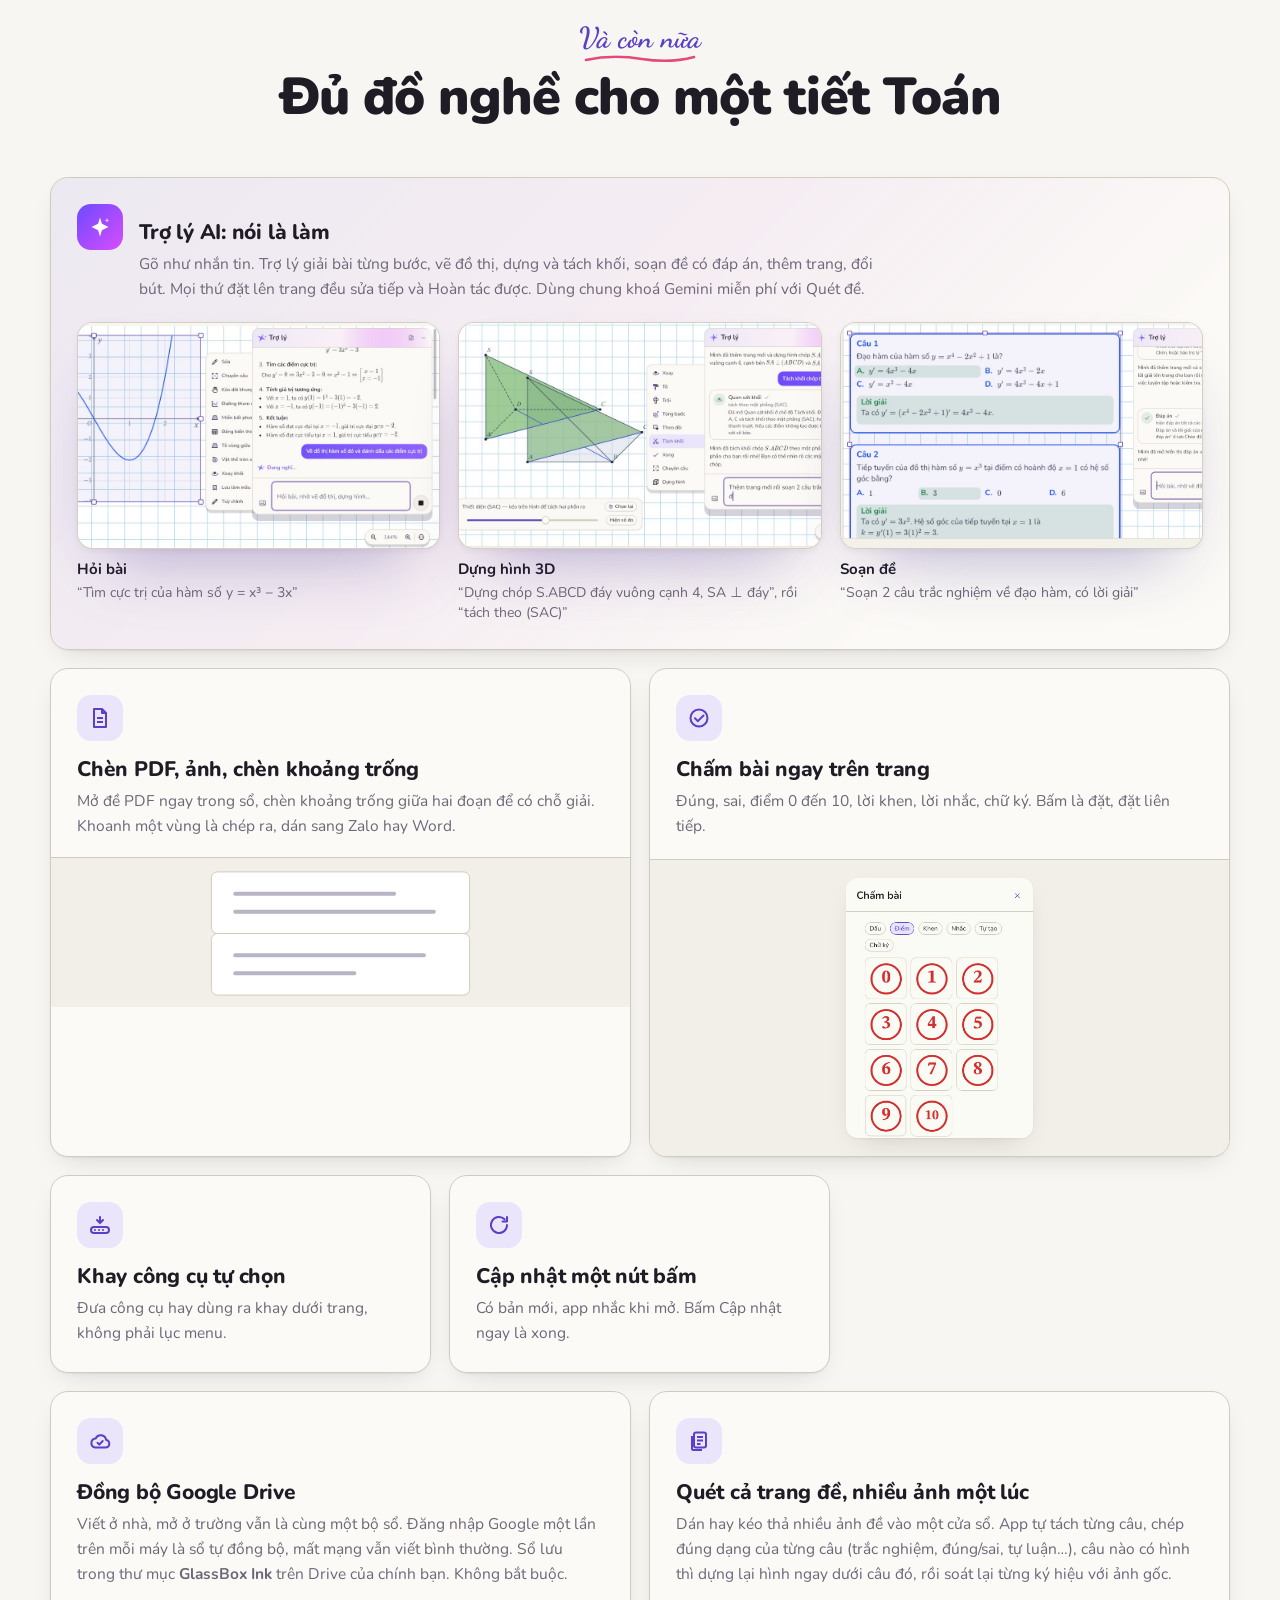
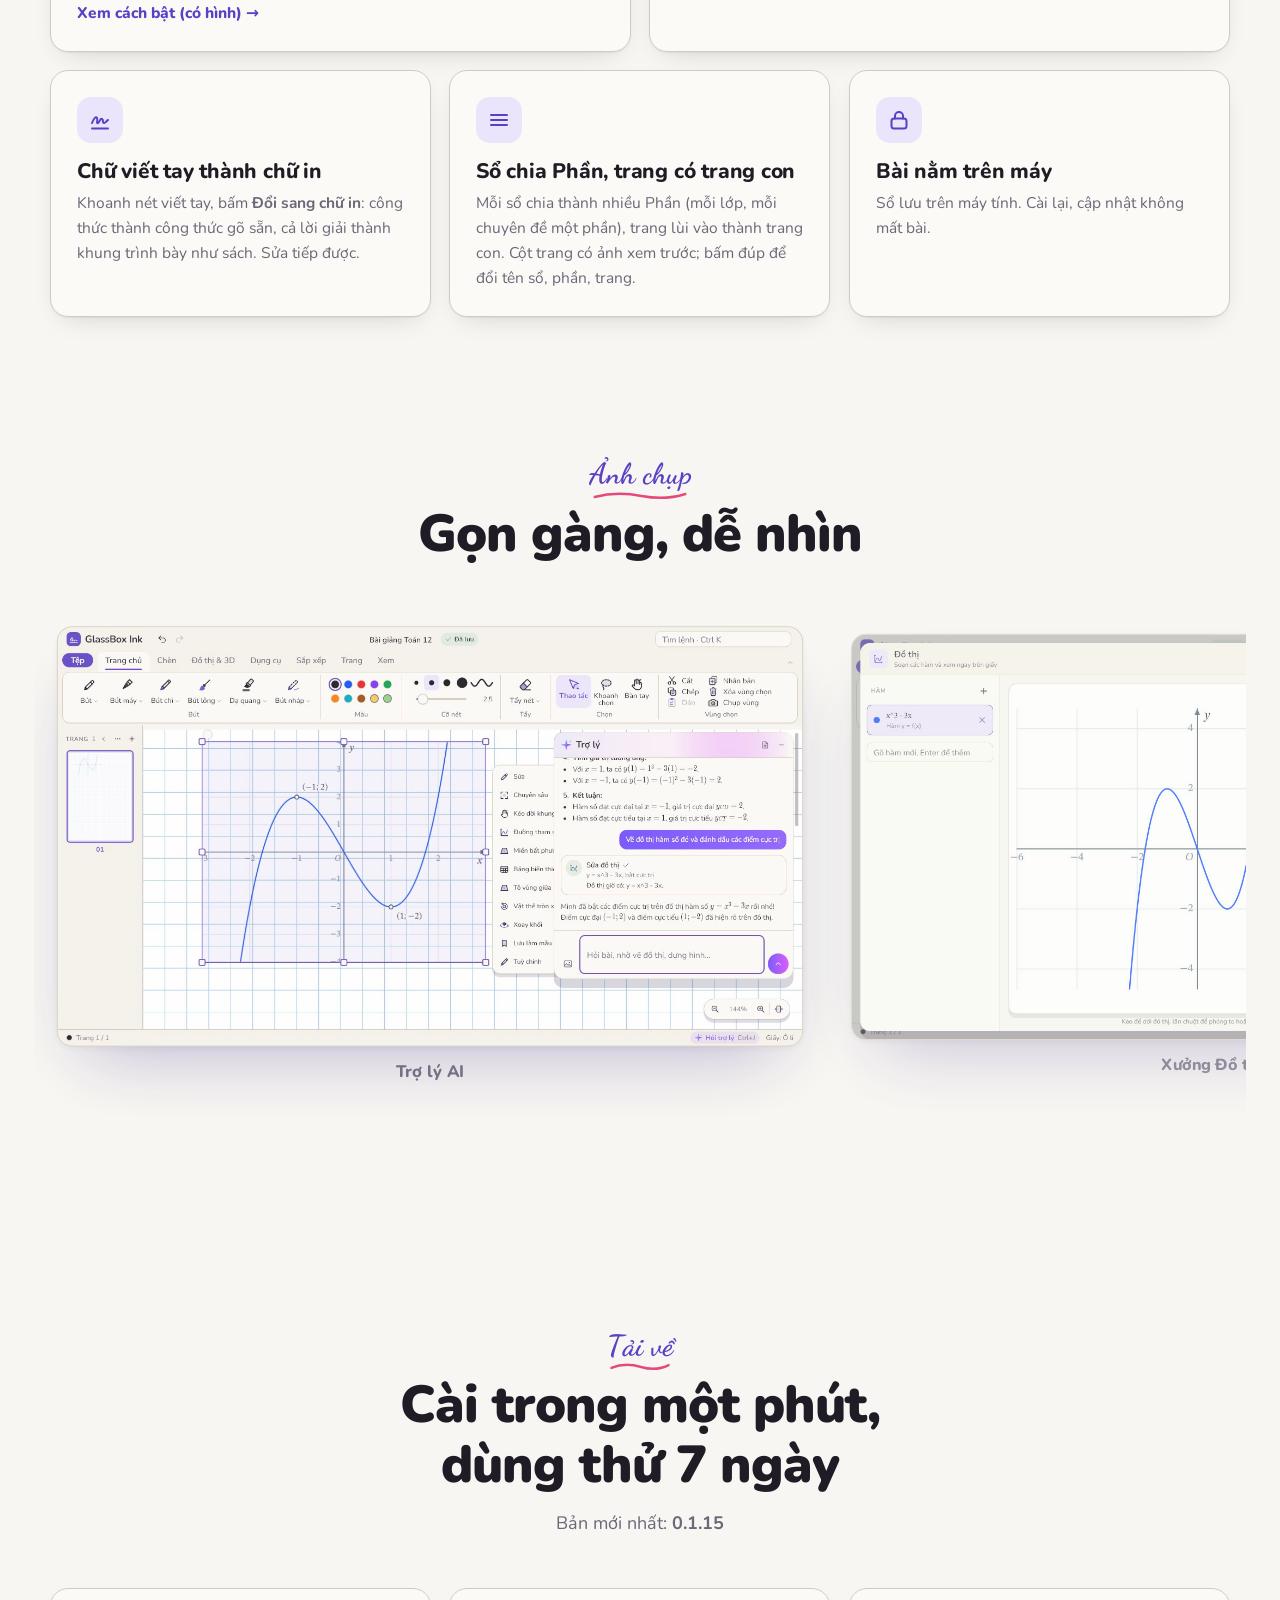
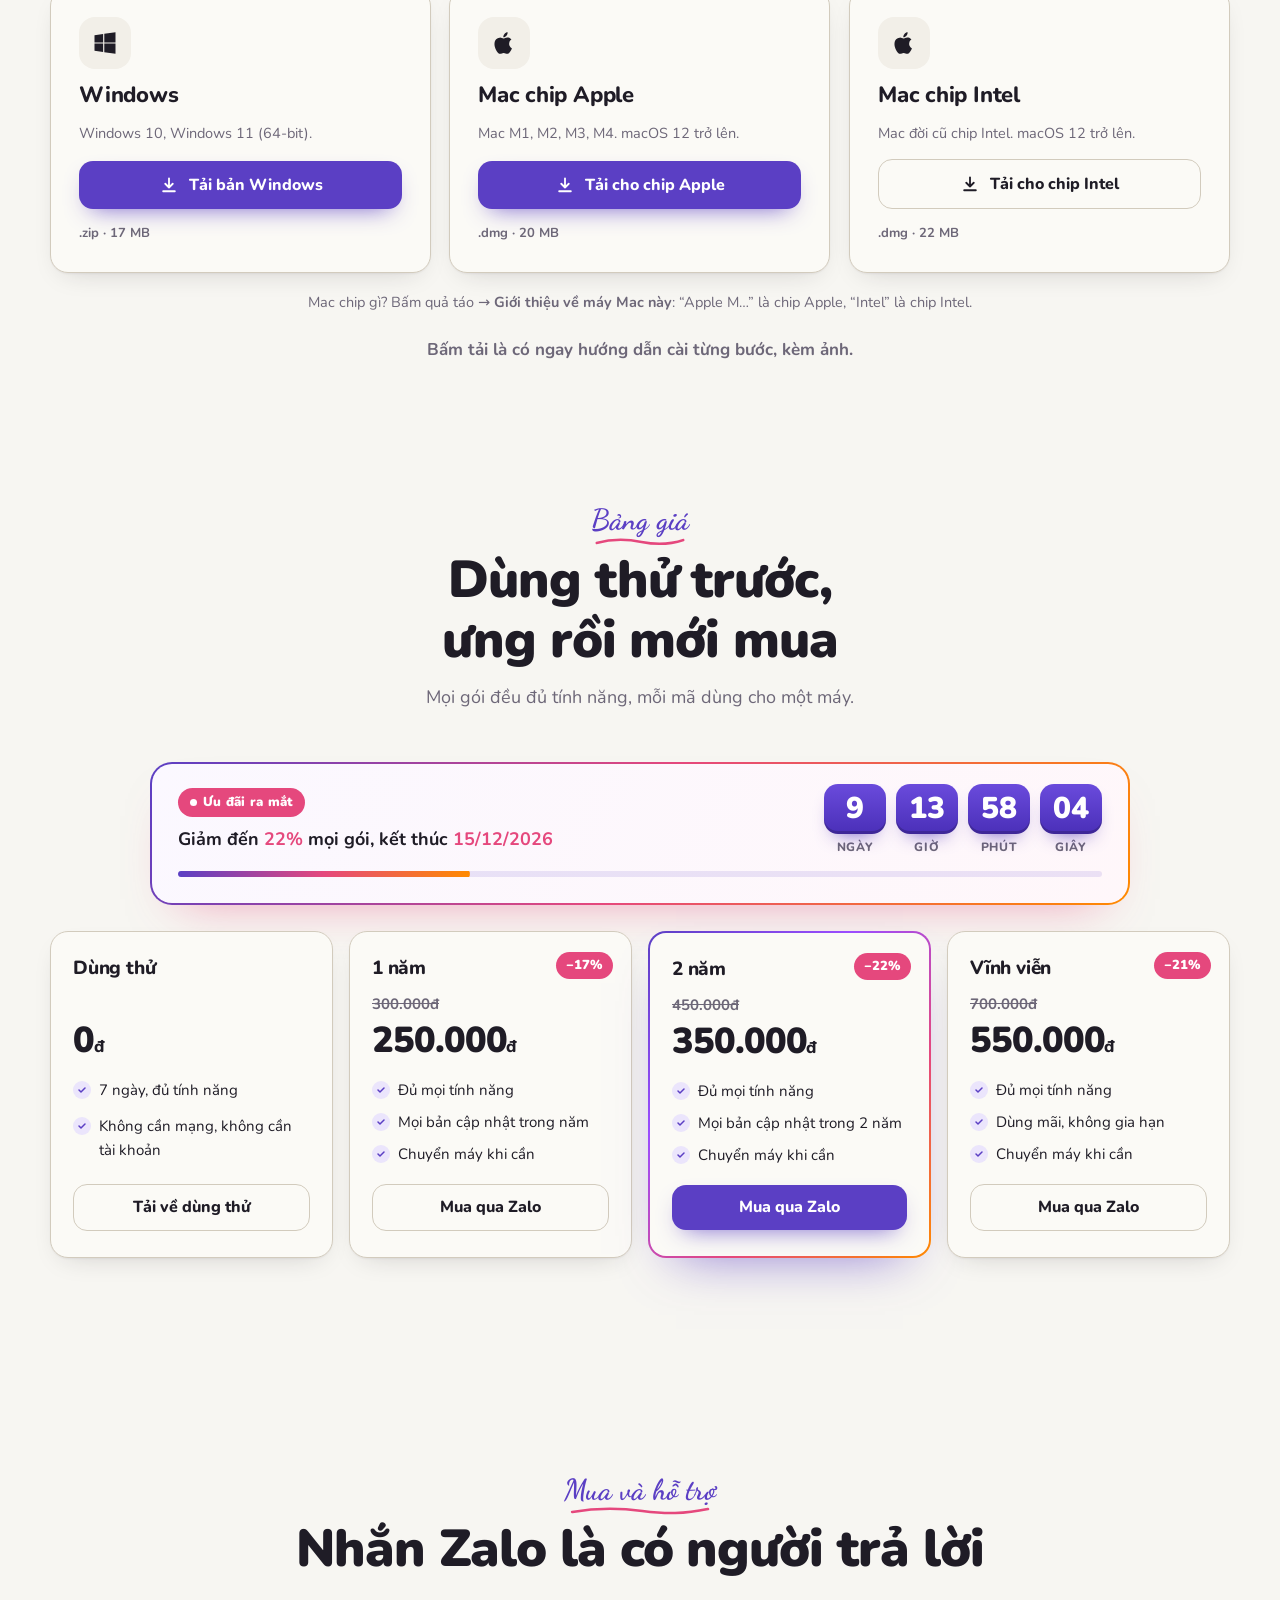
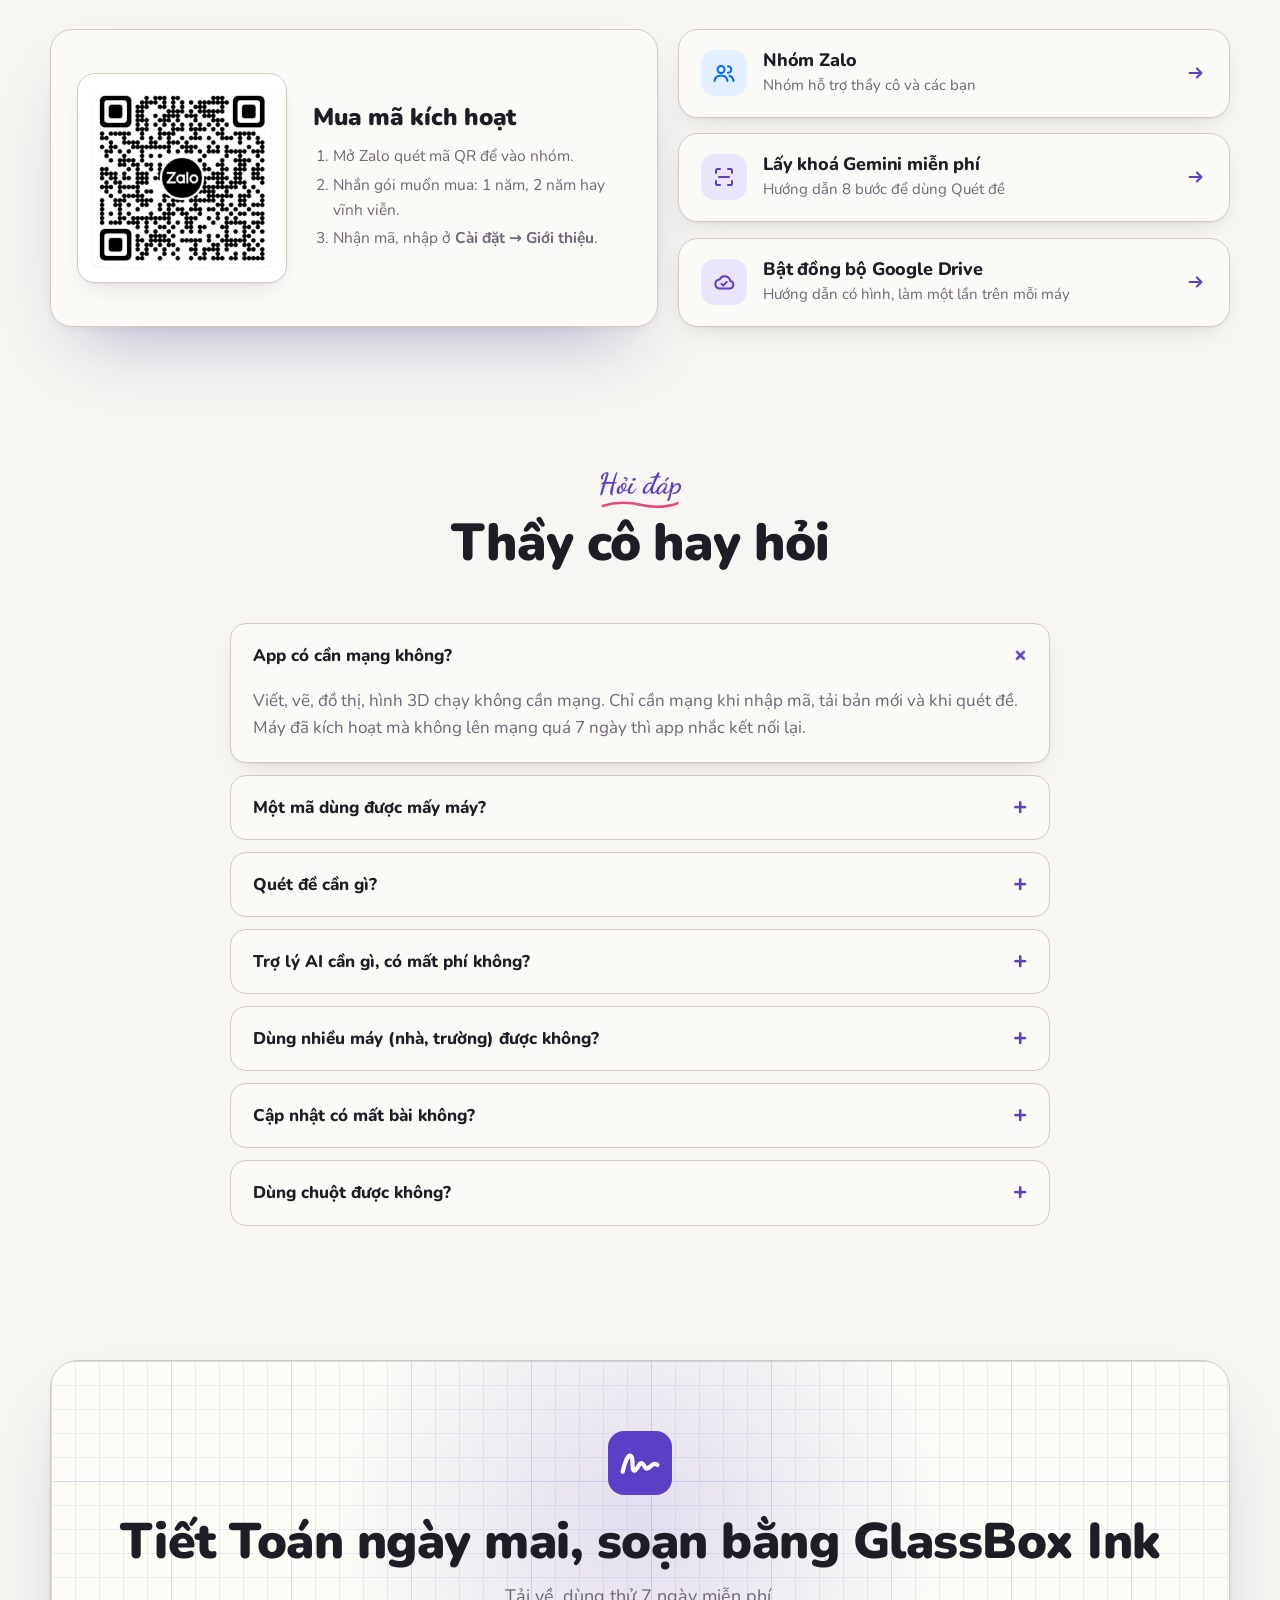
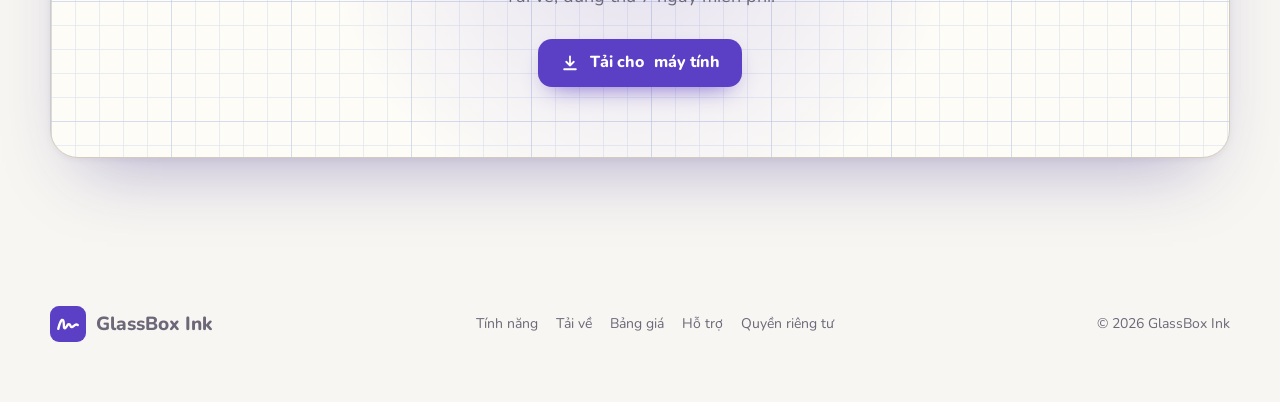
==== commit f7fbba89: "Link tải bản 0.1.15" ====
--- a/index.html
+++ b/index.html
@@ -106,7 +106,7 @@
   <div class="glow-bg" aria-hidden="true"></div>
   <div class="wrap">
     <div class="hero-text">
-      <span class="chip rv-h"><b>Mới <span data-ver>0.1.14</span></b>Sổ tay cho thầy cô giảng Toán và các bạn học Toán</span>
+      <span class="chip rv-h"><b>Mới <span data-ver>0.1.15</span></b>Sổ tay cho thầy cô giảng Toán và các bạn học Toán</span>
       <h1 data-split>Viết tay như trên giấy.
         <span class="line2"><span class="grad-text">Vẽ hình</span> <span class="hand-word">chuẩn như máy.<svg viewBox="0 0 300 30" preserveAspectRatio="none" aria-hidden="true"><path d="M4 20c40-12 80-14 120-8s90 8 172-6"/></svg></span></span>
       </h1>
@@ -331,28 +331,28 @@
     <div class="sec-head rv">
       <div class="kicker">Tải về</div>
       <h2 data-split>Cài trong một phút, dùng thử 7 ngày</h2>
-      <p>Bản mới nhất: <b data-ver>0.1.14</b></p>
+      <p>Bản mới nhất: <b data-ver>0.1.15</b></p>
     </div>
     <div class="dl">
       <article class="dl-card rv tilt glow" data-os="win">
         <div class="os"><svg><use href="#i-win"/></svg></div>
         <h3>Windows</h3>
         <p class="req">Windows 10, Windows 11 (64-bit).</p>
-        <a class="btn" data-asset="win-x64" href="https://github.com/lenhokhoa23/net-phat-hanh/releases/download/v0.1.14/GlassBox-Ink-0.1.14-win-x64.zip"><svg><use href="#i-down"/></svg>Tải bản Windows</a>
+        <a class="btn" data-asset="win-x64" href="https://github.com/lenhokhoa23/net-phat-hanh/releases/download/v0.1.15/GlassBox-Ink-0.1.15-win-x64.zip"><svg><use href="#i-down"/></svg>Tải bản Windows</a>
         <span class="meta" data-size="win-x64">.zip · 17 MB</span>
       </article>
       <article class="dl-card rv tilt glow" style="--d:.06s" data-os="mac-arm">
         <div class="os"><svg><use href="#i-mac"/></svg></div>
         <h3>Mac chip Apple</h3>
         <p class="req">Mac M1, M2, M3, M4. macOS 12 trở lên.</p>
-        <a class="btn" data-asset="mac-arm64" href="https://github.com/lenhokhoa23/net-phat-hanh/releases/download/v0.1.14/GlassBox-Ink-0.1.14-mac-arm64.dmg"><svg><use href="#i-down"/></svg>Tải cho chip Apple</a>
+        <a class="btn" data-asset="mac-arm64" href="https://github.com/lenhokhoa23/net-phat-hanh/releases/download/v0.1.15/GlassBox-Ink-0.1.15-mac-arm64.dmg"><svg><use href="#i-down"/></svg>Tải cho chip Apple</a>
         <span class="meta" data-size="mac-arm64">.dmg · 20 MB</span>
       </article>
       <article class="dl-card rv tilt glow" style="--d:.12s" data-os="mac-intel">
         <div class="os"><svg><use href="#i-mac"/></svg></div>
         <h3>Mac chip Intel</h3>
         <p class="req">Mac đời cũ chip Intel. macOS 12 trở lên.</p>
-        <a class="btn ghost" data-asset="mac-x64" href="https://github.com/lenhokhoa23/net-phat-hanh/releases/download/v0.1.14/GlassBox-Ink-0.1.14-mac-x64.dmg"><svg><use href="#i-down"/></svg>Tải cho chip Intel</a>
+        <a class="btn ghost" data-asset="mac-x64" href="https://github.com/lenhokhoa23/net-phat-hanh/releases/download/v0.1.15/GlassBox-Ink-0.1.15-mac-x64.dmg"><svg><use href="#i-down"/></svg>Tải cho chip Intel</a>
         <span class="meta" data-size="mac-x64">.dmg · 22 MB</span>
       </article>
     </div>
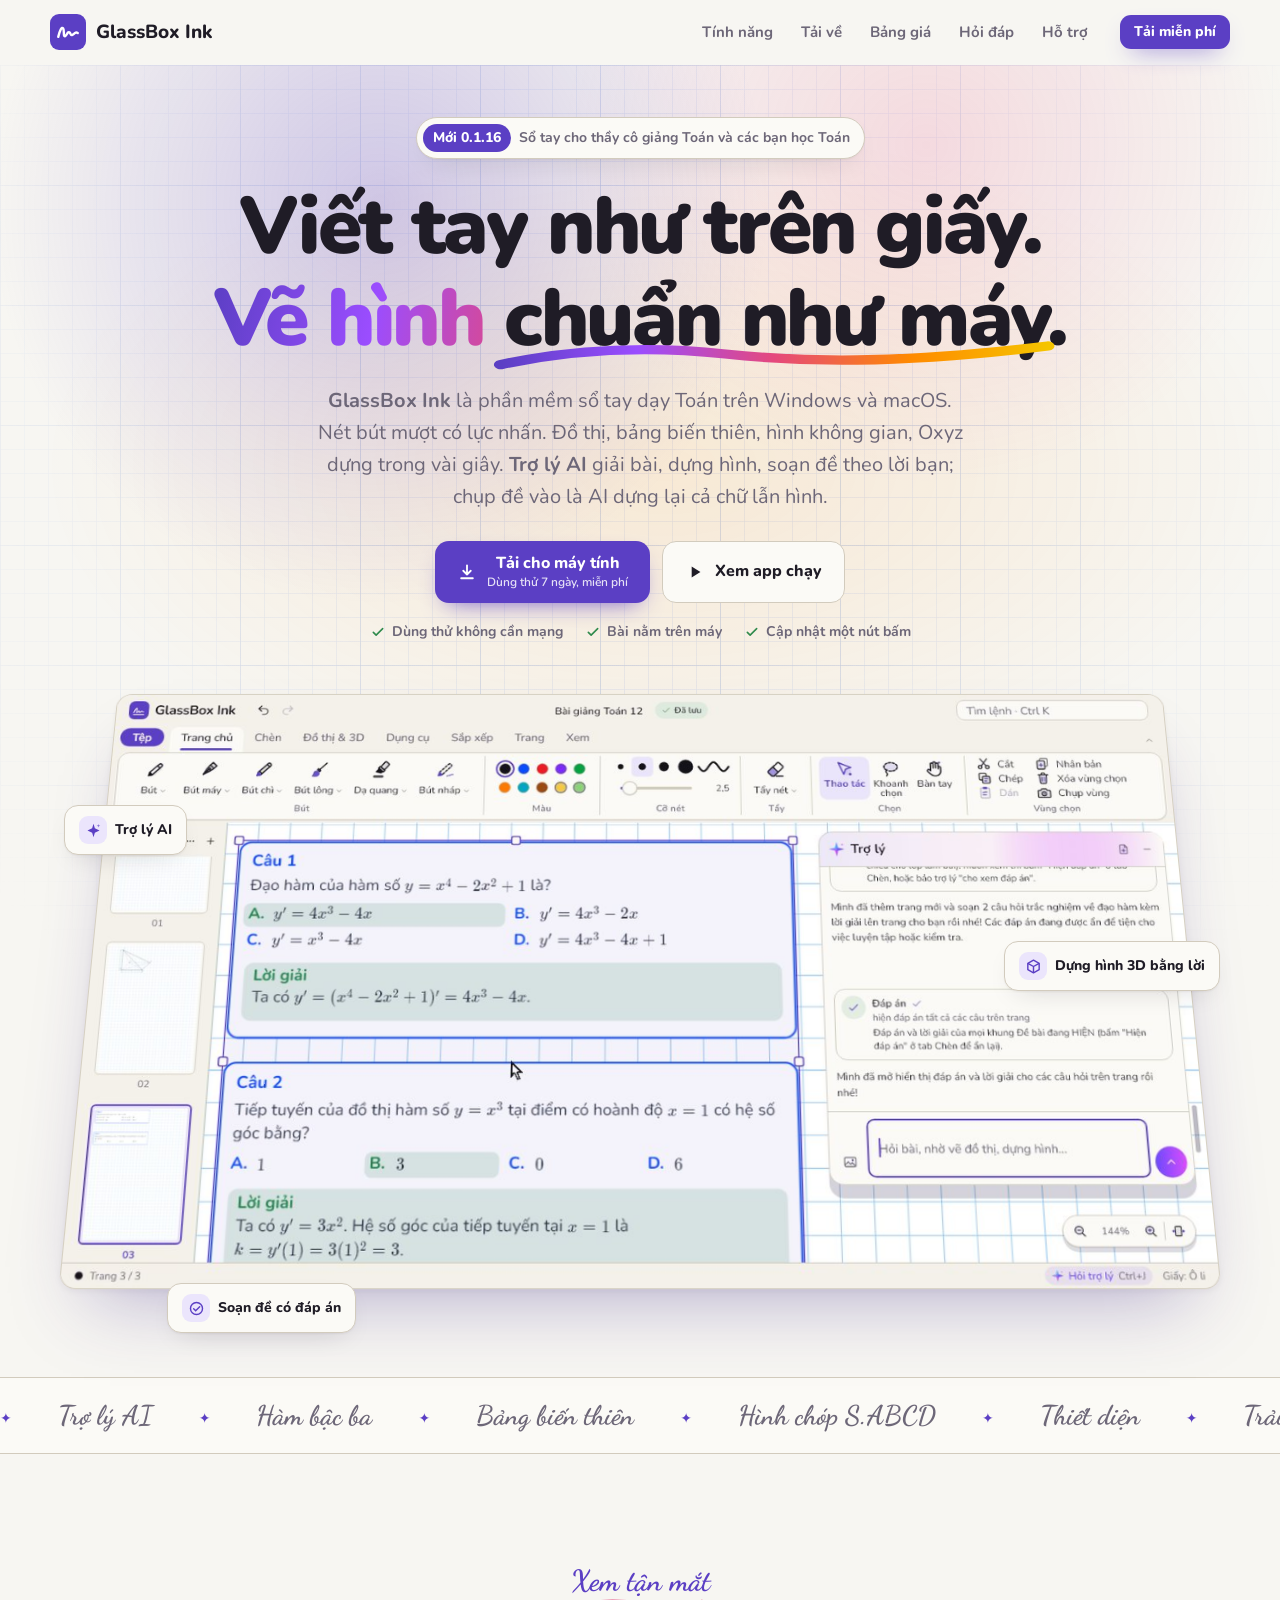
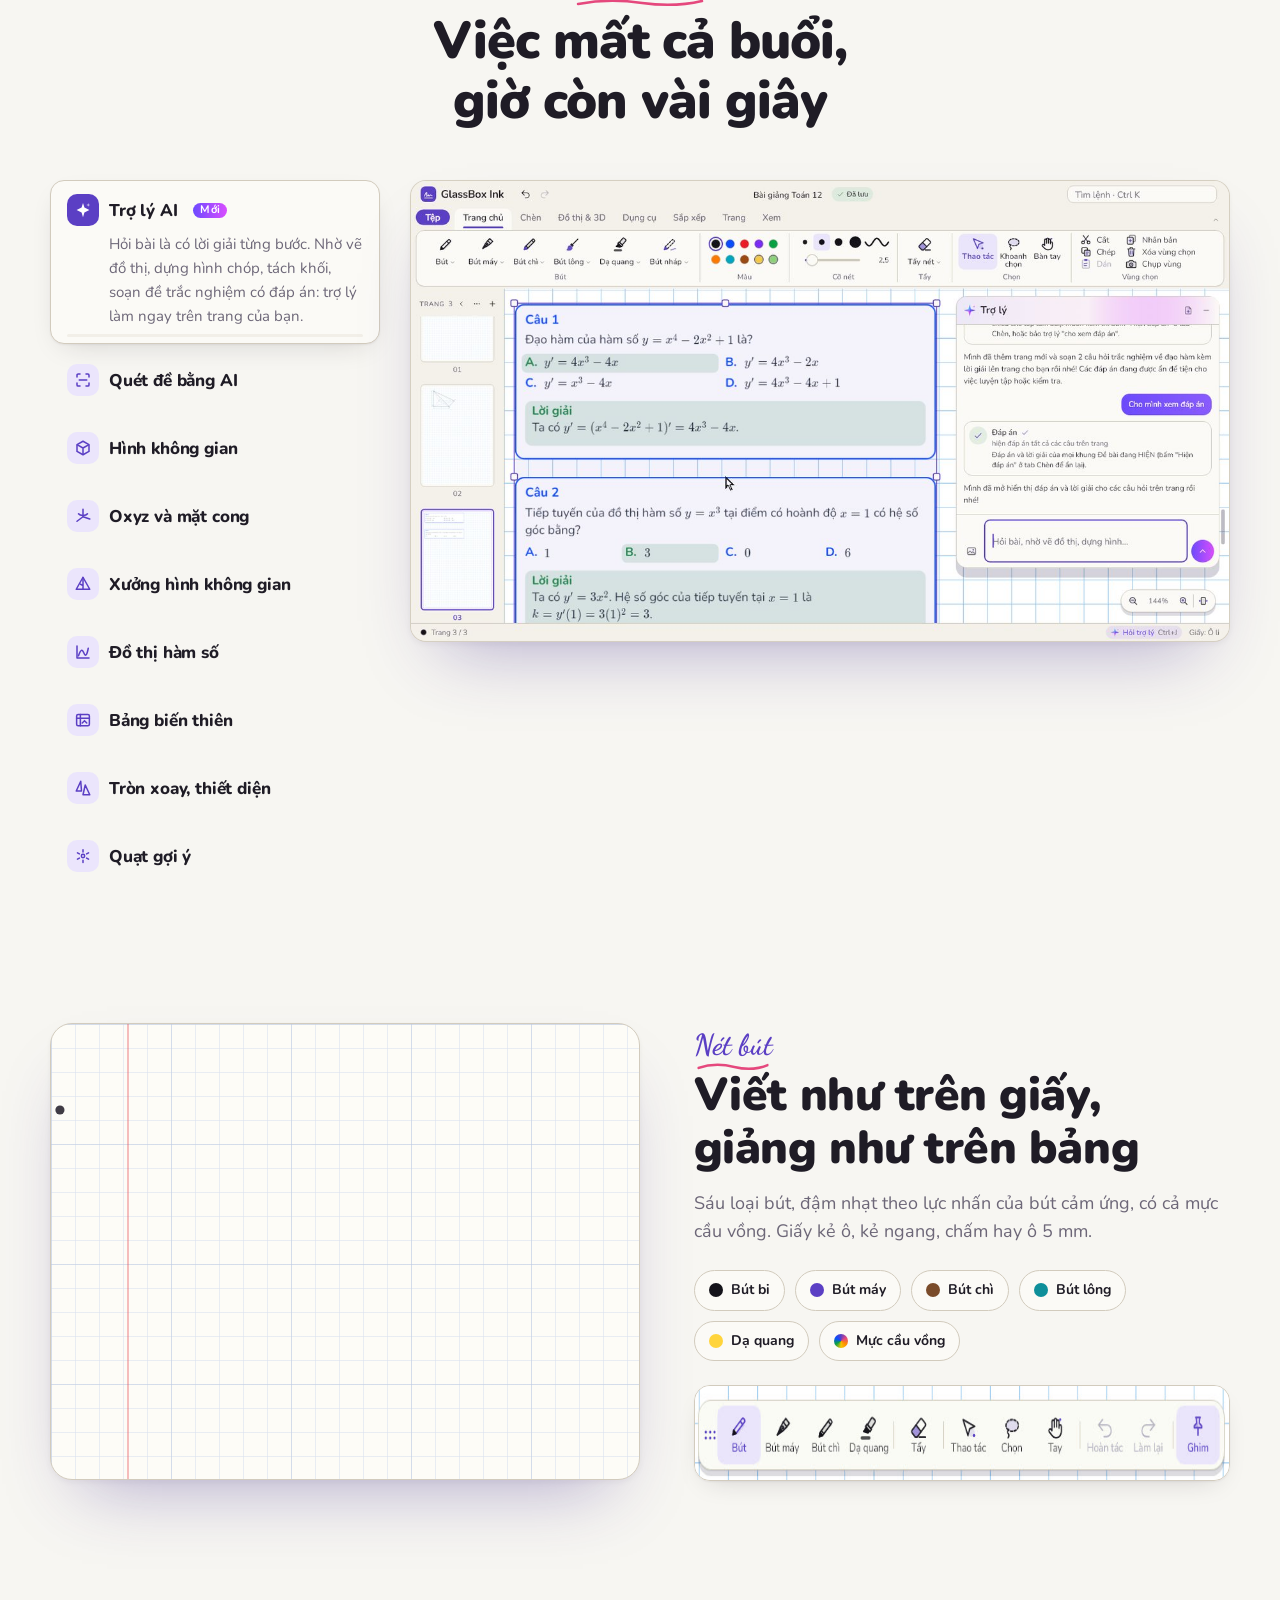
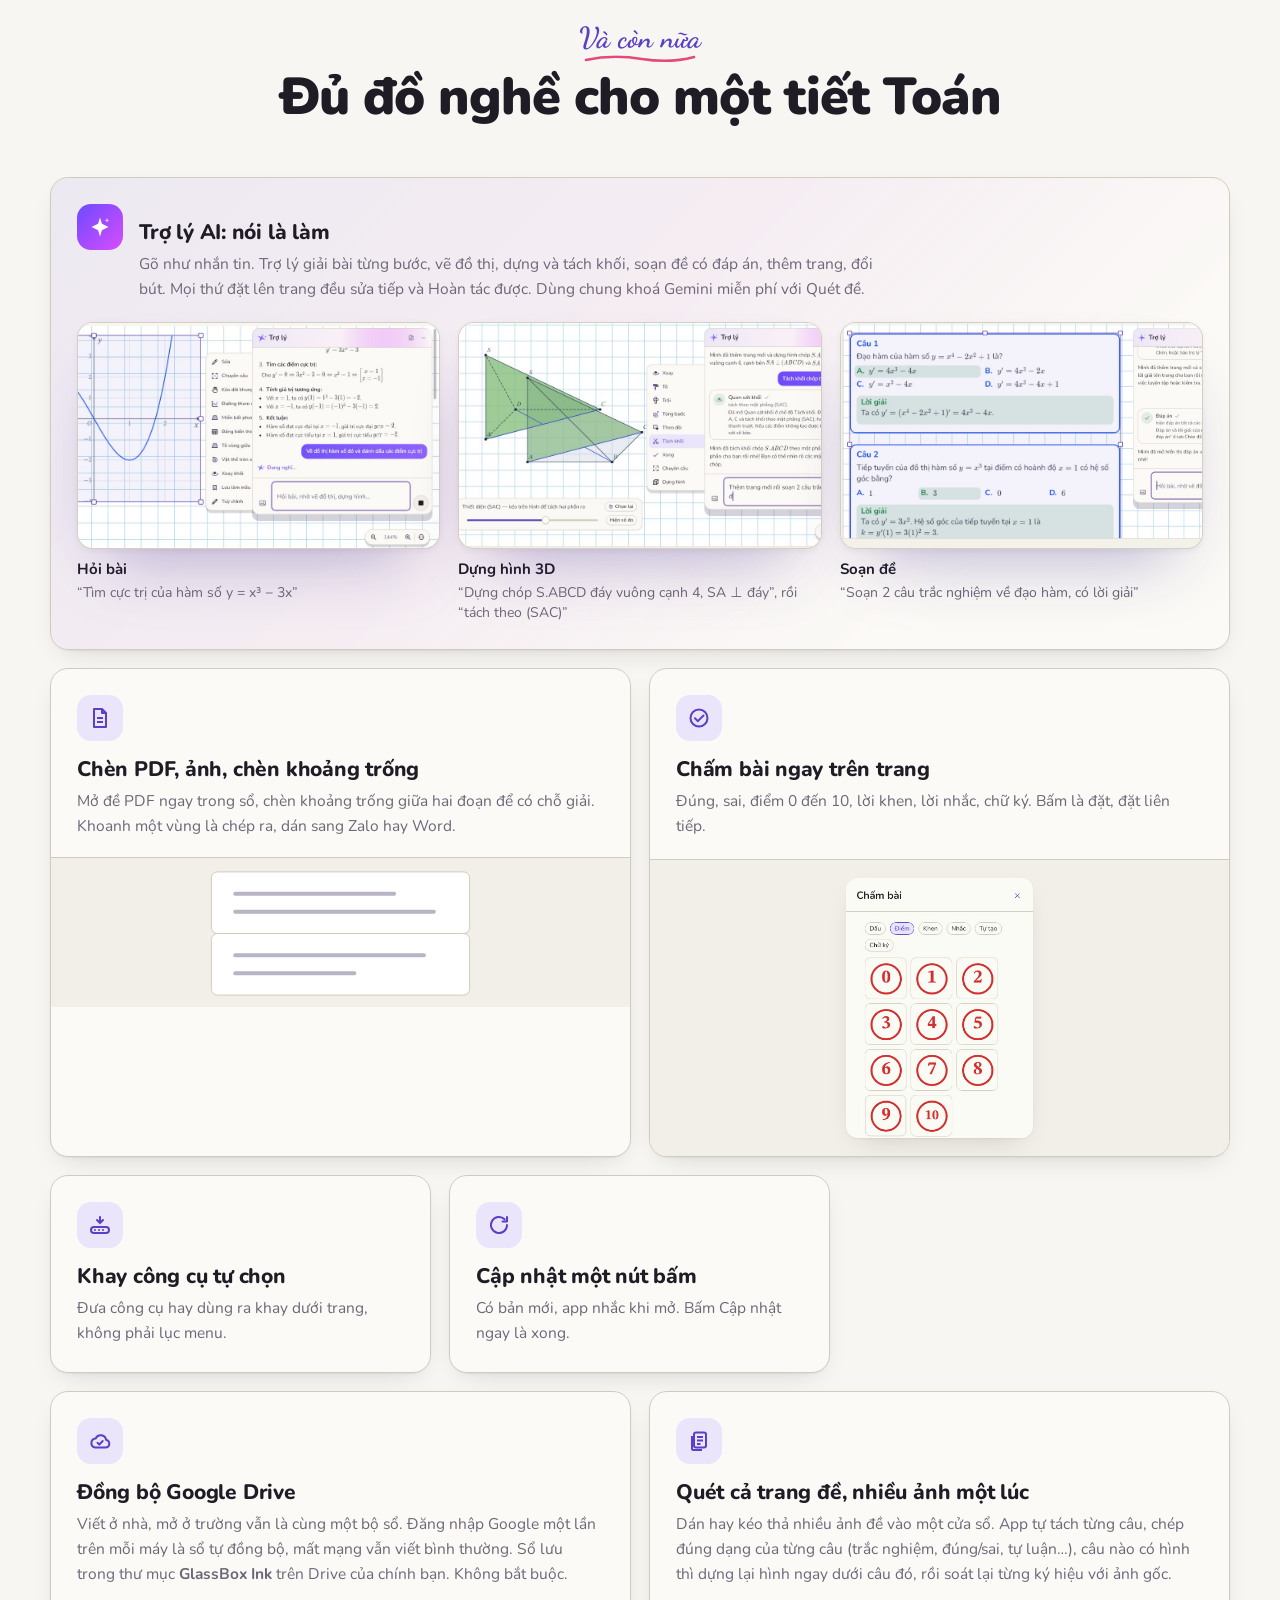
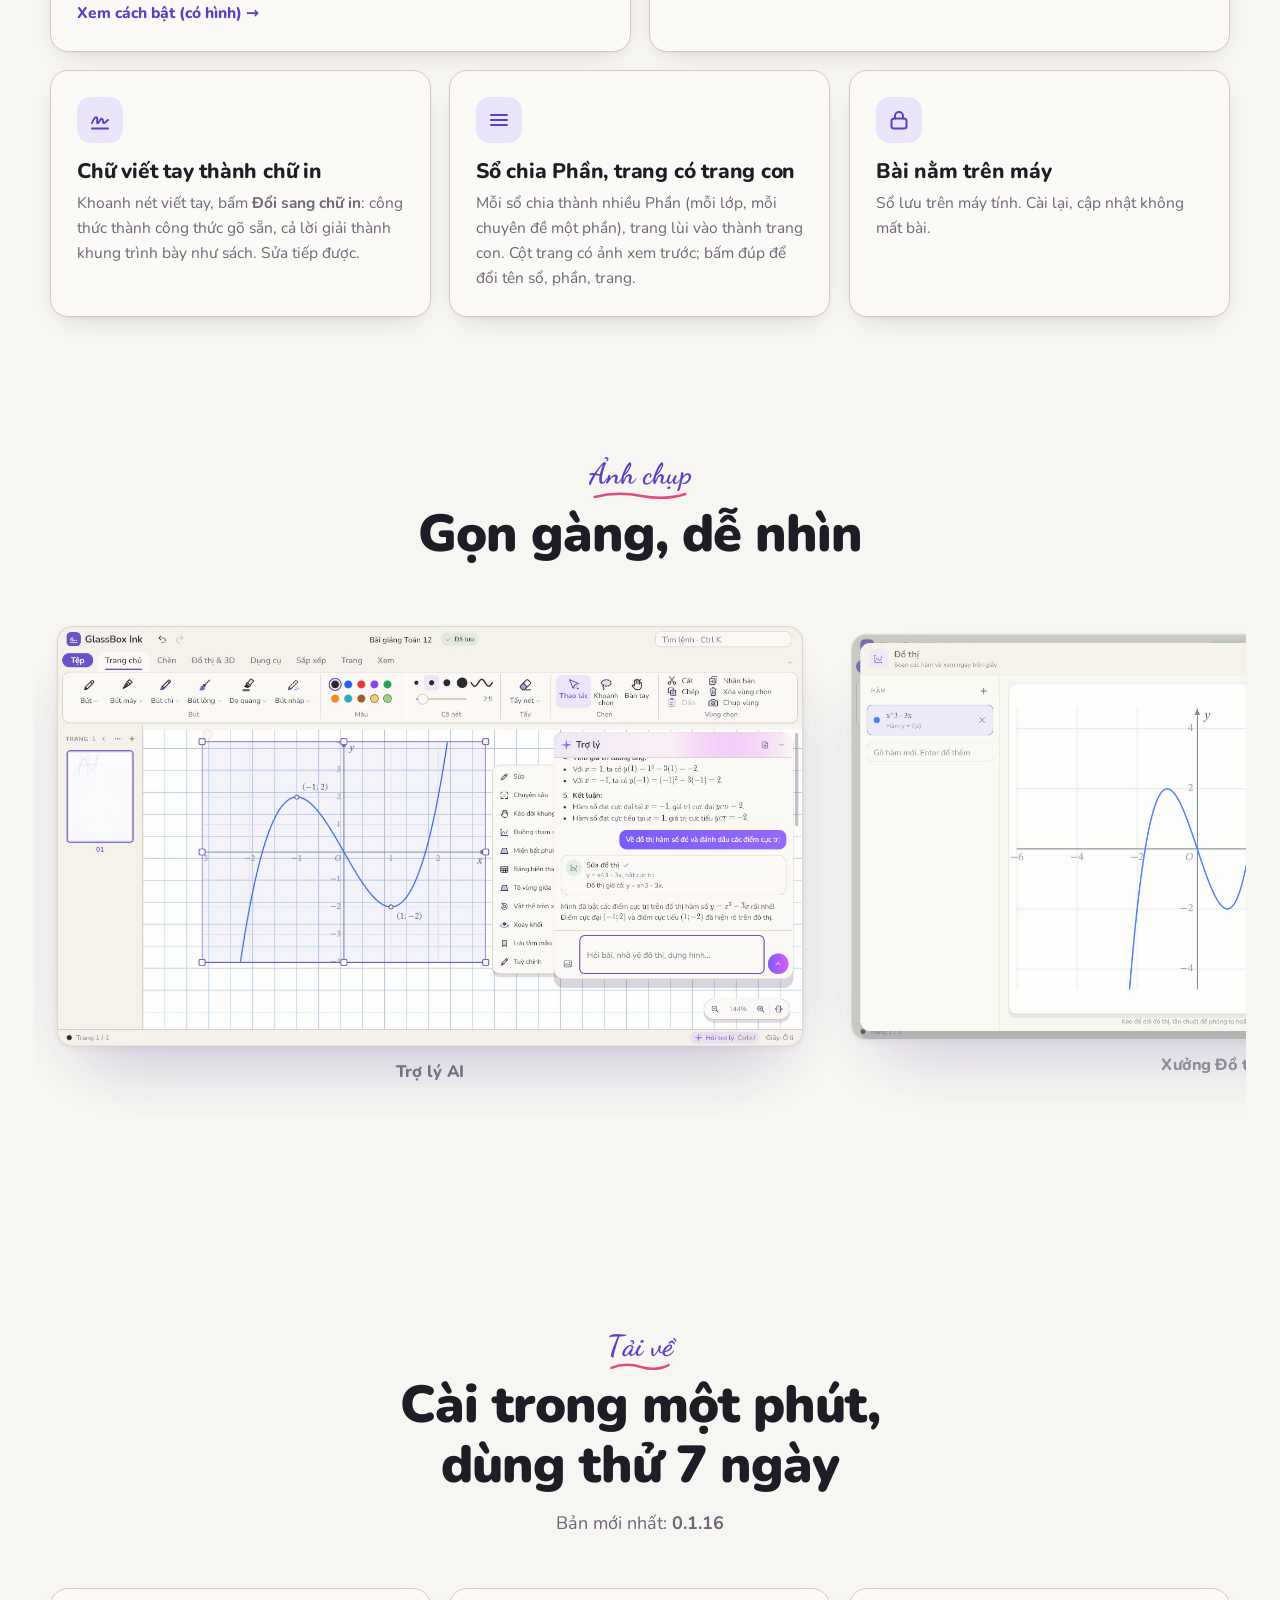
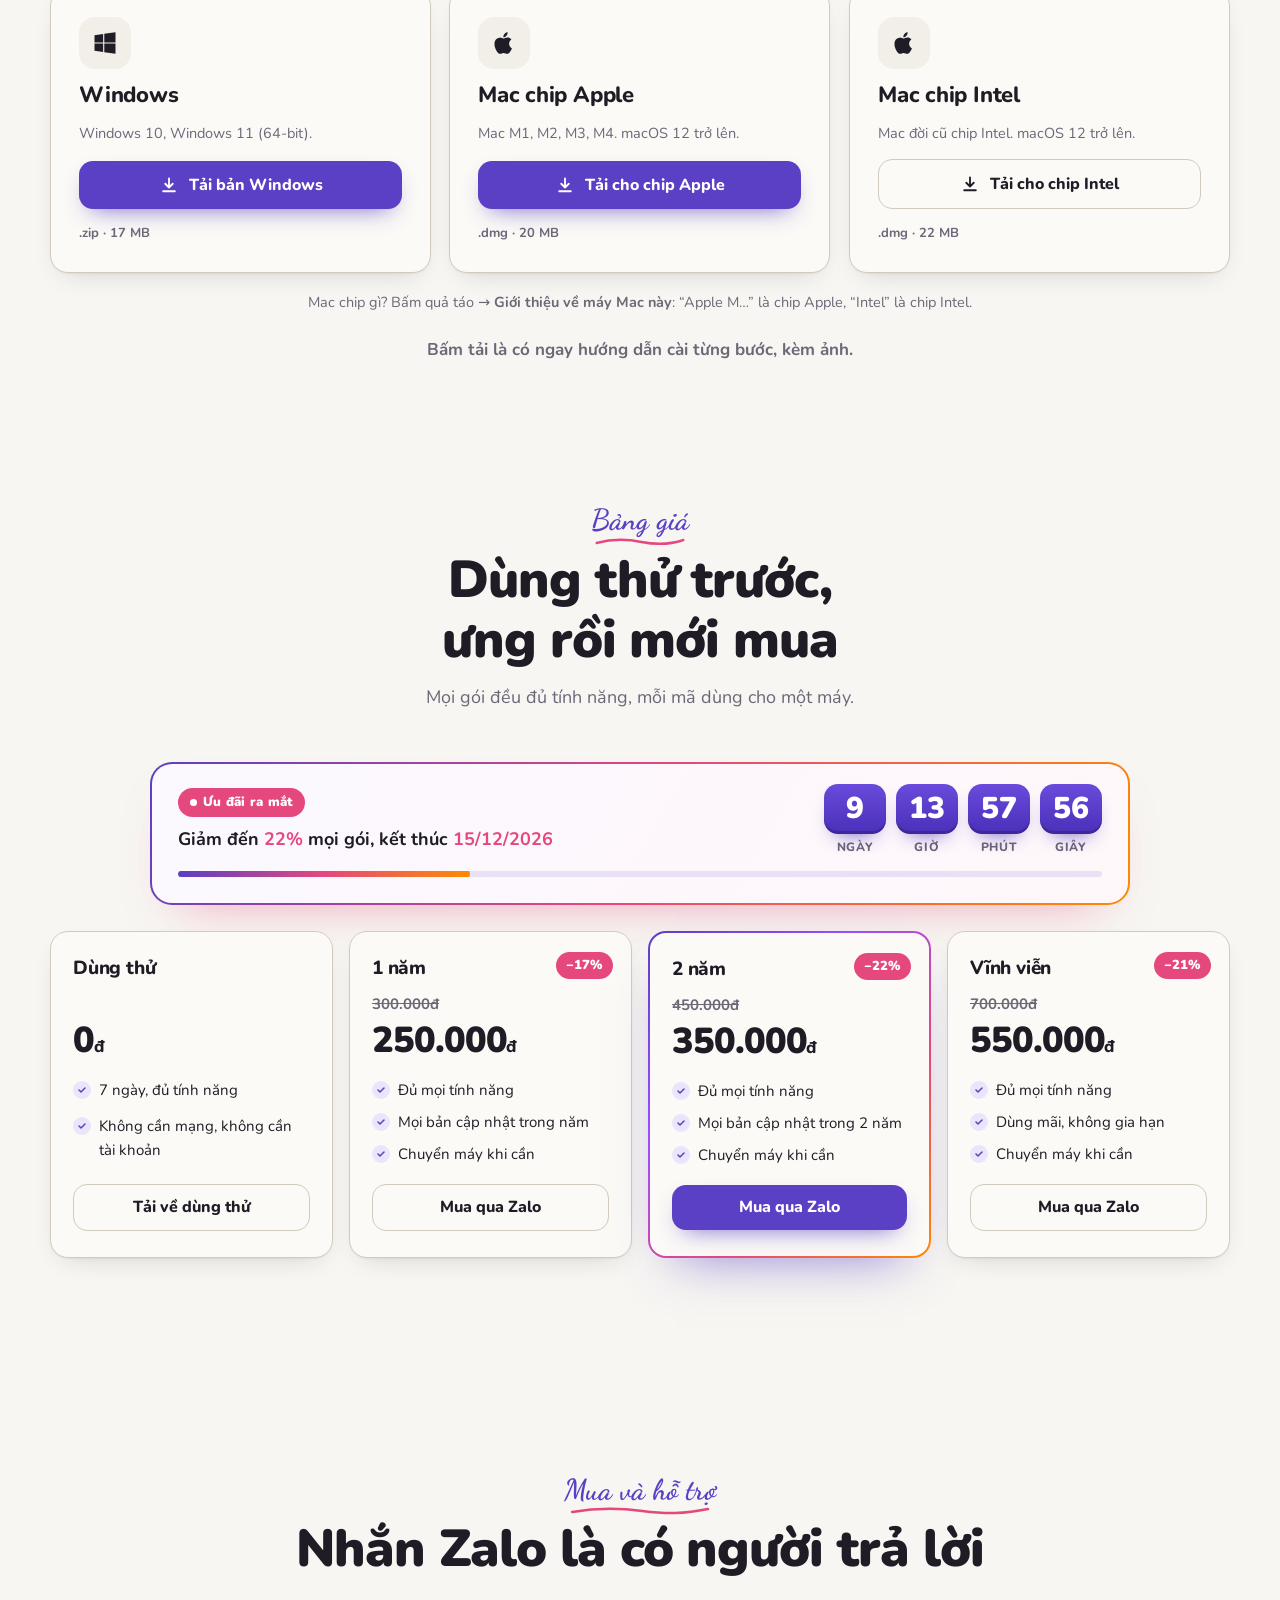
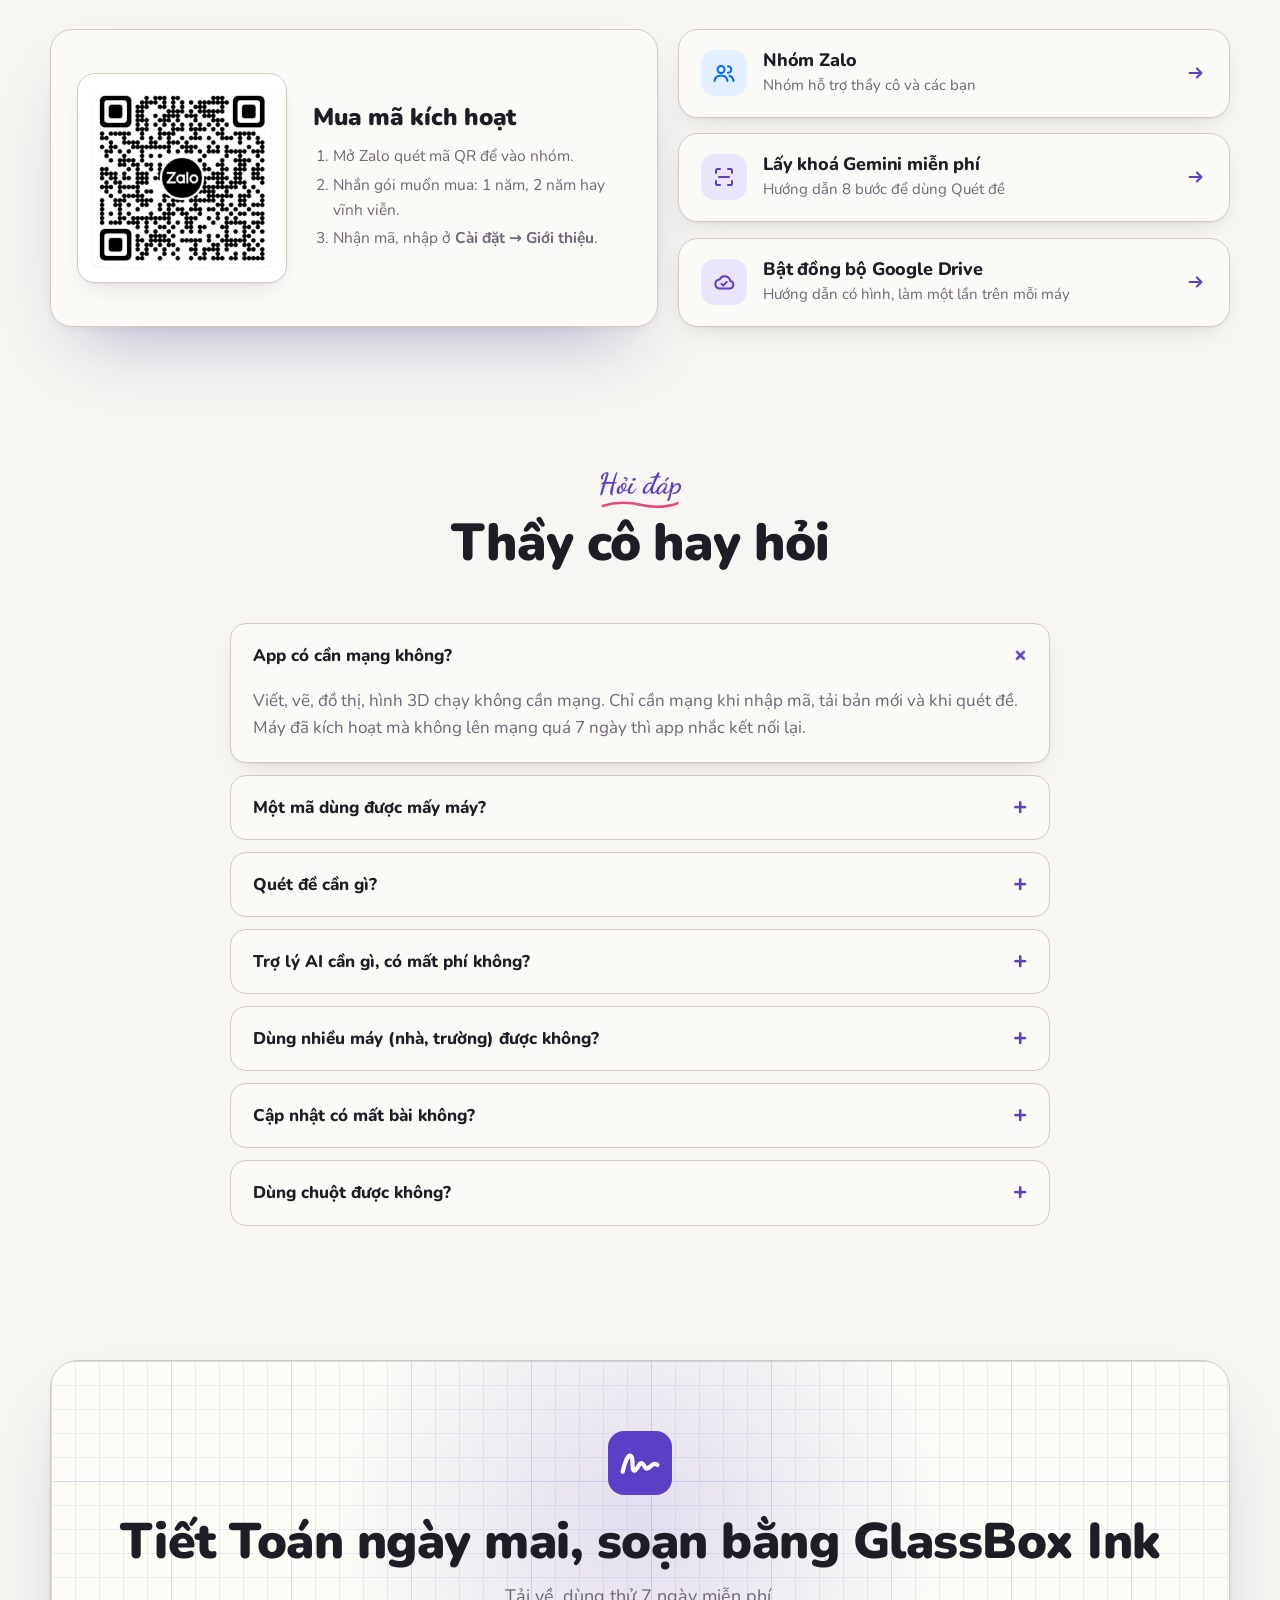
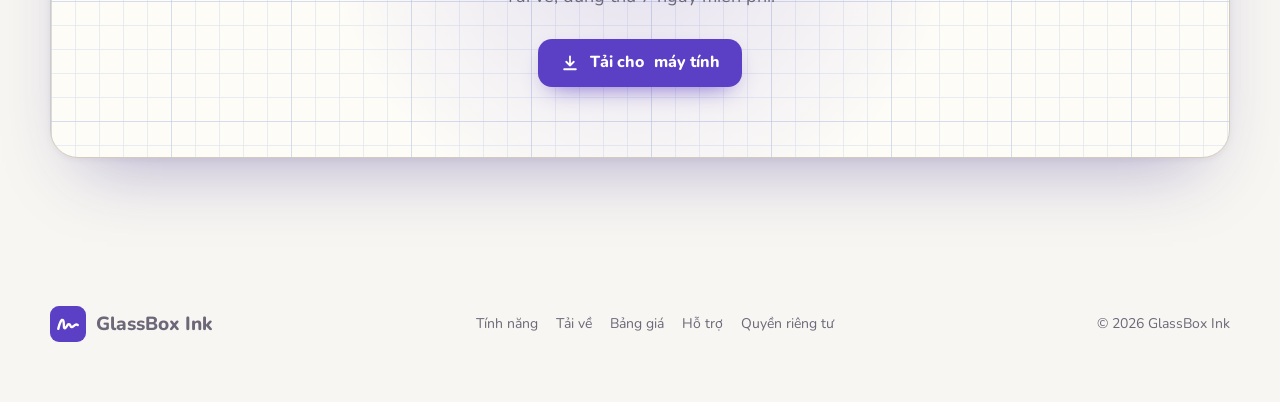
==== commit 3224ff9f: "Bản 0.1.16 cho Mac; nút Windows giữ bản 0.1.15 Co-Authored-By: Claude Opus 5.5 <noreply@anthropic.co" ====
--- a/index.html
+++ b/index.html
@@ -106,7 +106,7 @@
   <div class="glow-bg" aria-hidden="true"></div>
   <div class="wrap">
     <div class="hero-text">
-      <span class="chip rv-h"><b>Mới <span data-ver>0.1.15</span></b>Sổ tay cho thầy cô giảng Toán và các bạn học Toán</span>
+      <span class="chip rv-h"><b>Mới <span data-ver>0.1.16</span></b>Sổ tay cho thầy cô giảng Toán và các bạn học Toán</span>
       <h1 data-split>Viết tay như trên giấy.
         <span class="line2"><span class="grad-text">Vẽ hình</span> <span class="hand-word">chuẩn như máy.<svg viewBox="0 0 300 30" preserveAspectRatio="none" aria-hidden="true"><path d="M4 20c40-12 80-14 120-8s90 8 172-6"/></svg></span></span>
       </h1>
@@ -331,7 +331,7 @@
     <div class="sec-head rv">
       <div class="kicker">Tải về</div>
       <h2 data-split>Cài trong một phút, dùng thử 7 ngày</h2>
-      <p>Bản mới nhất: <b data-ver>0.1.15</b></p>
+      <p>Bản mới nhất: <b data-ver>0.1.16</b></p>
     </div>
     <div class="dl">
       <article class="dl-card rv tilt glow" data-os="win">
@@ -345,14 +345,14 @@
         <div class="os"><svg><use href="#i-mac"/></svg></div>
         <h3>Mac chip Apple</h3>
         <p class="req">Mac M1, M2, M3, M4. macOS 12 trở lên.</p>
-        <a class="btn" data-asset="mac-arm64" href="https://github.com/lenhokhoa23/net-phat-hanh/releases/download/v0.1.15/GlassBox-Ink-0.1.15-mac-arm64.dmg"><svg><use href="#i-down"/></svg>Tải cho chip Apple</a>
+        <a class="btn" data-asset="mac-arm64" href="https://github.com/lenhokhoa23/net-phat-hanh/releases/download/v0.1.16/GlassBox-Ink-0.1.16-mac-arm64.dmg"><svg><use href="#i-down"/></svg>Tải cho chip Apple</a>
         <span class="meta" data-size="mac-arm64">.dmg · 20 MB</span>
       </article>
       <article class="dl-card rv tilt glow" style="--d:.12s" data-os="mac-intel">
         <div class="os"><svg><use href="#i-mac"/></svg></div>
         <h3>Mac chip Intel</h3>
         <p class="req">Mac đời cũ chip Intel. macOS 12 trở lên.</p>
-        <a class="btn ghost" data-asset="mac-x64" href="https://github.com/lenhokhoa23/net-phat-hanh/releases/download/v0.1.15/GlassBox-Ink-0.1.15-mac-x64.dmg"><svg><use href="#i-down"/></svg>Tải cho chip Intel</a>
+        <a class="btn ghost" data-asset="mac-x64" href="https://github.com/lenhokhoa23/net-phat-hanh/releases/download/v0.1.16/GlassBox-Ink-0.1.16-mac-x64.dmg"><svg><use href="#i-down"/></svg>Tải cho chip Intel</a>
         <span class="meta" data-size="mac-x64">.dmg · 22 MB</span>
       </article>
     </div>
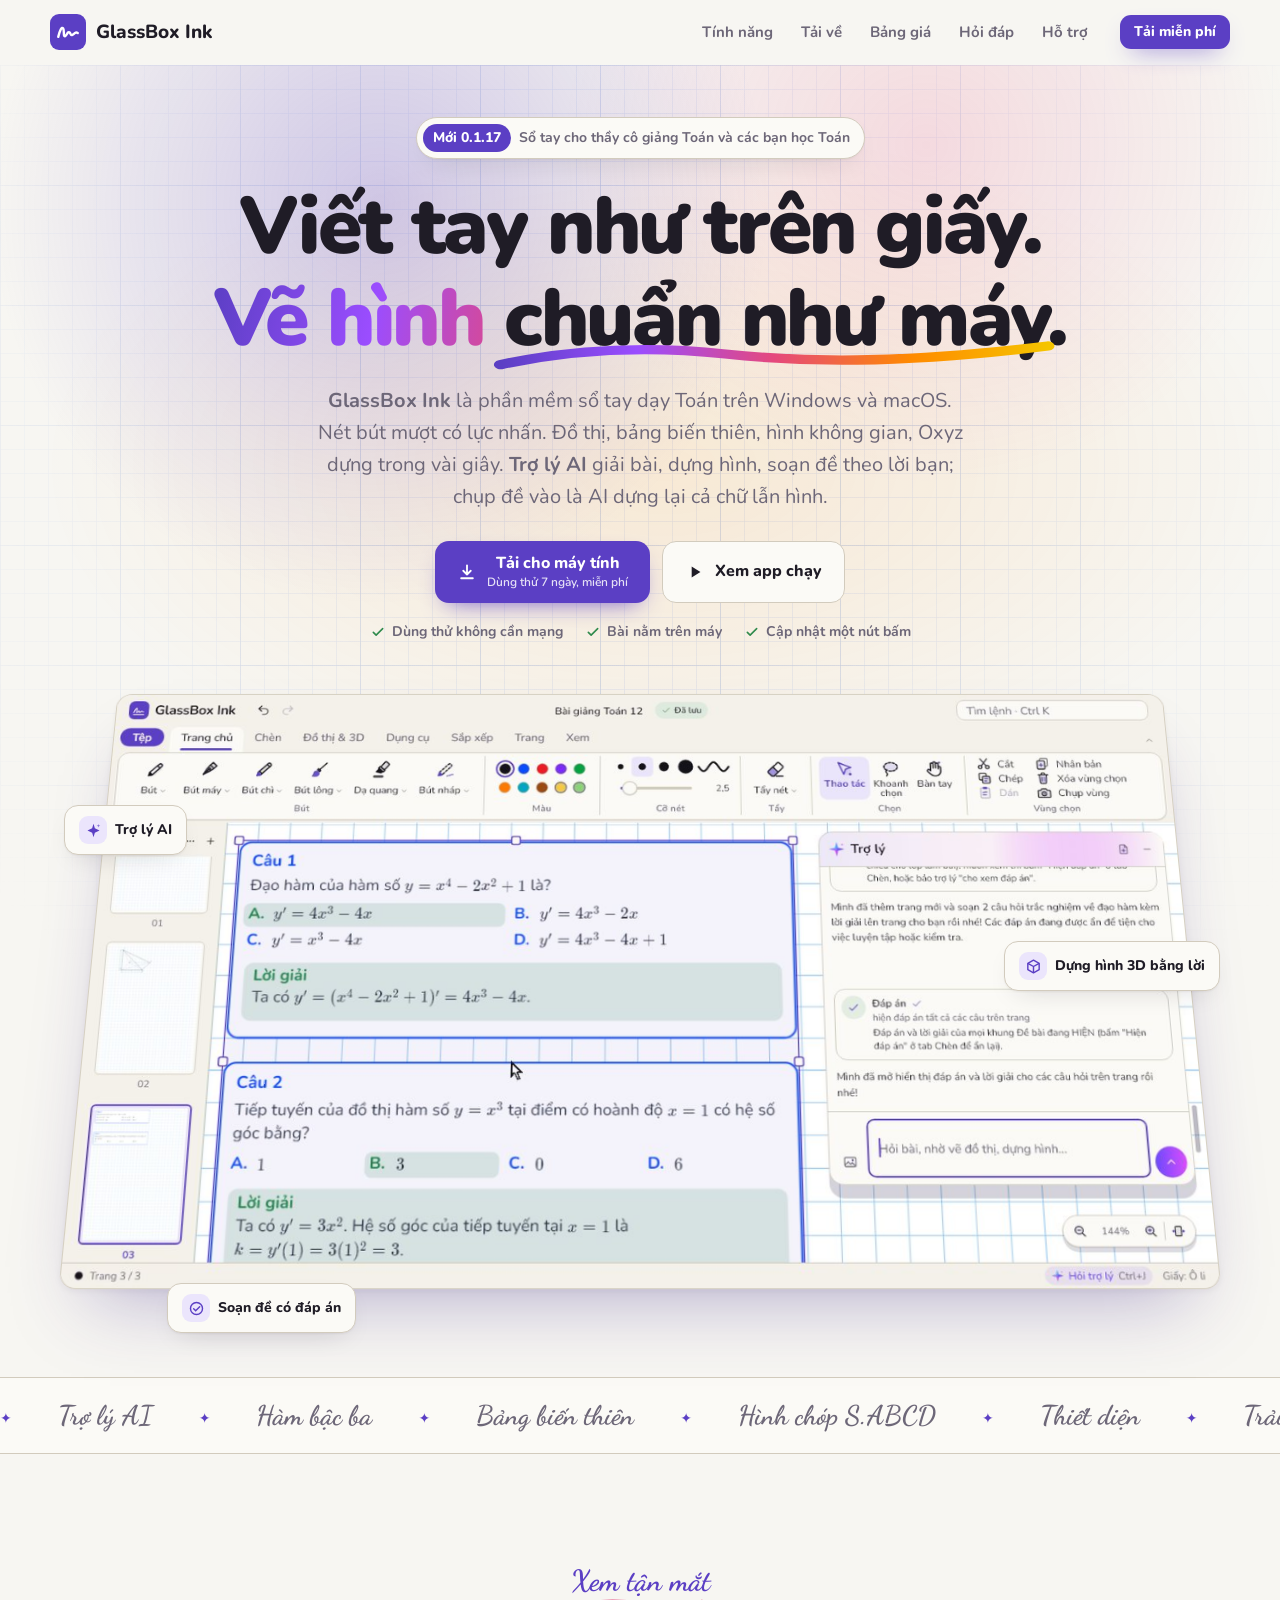
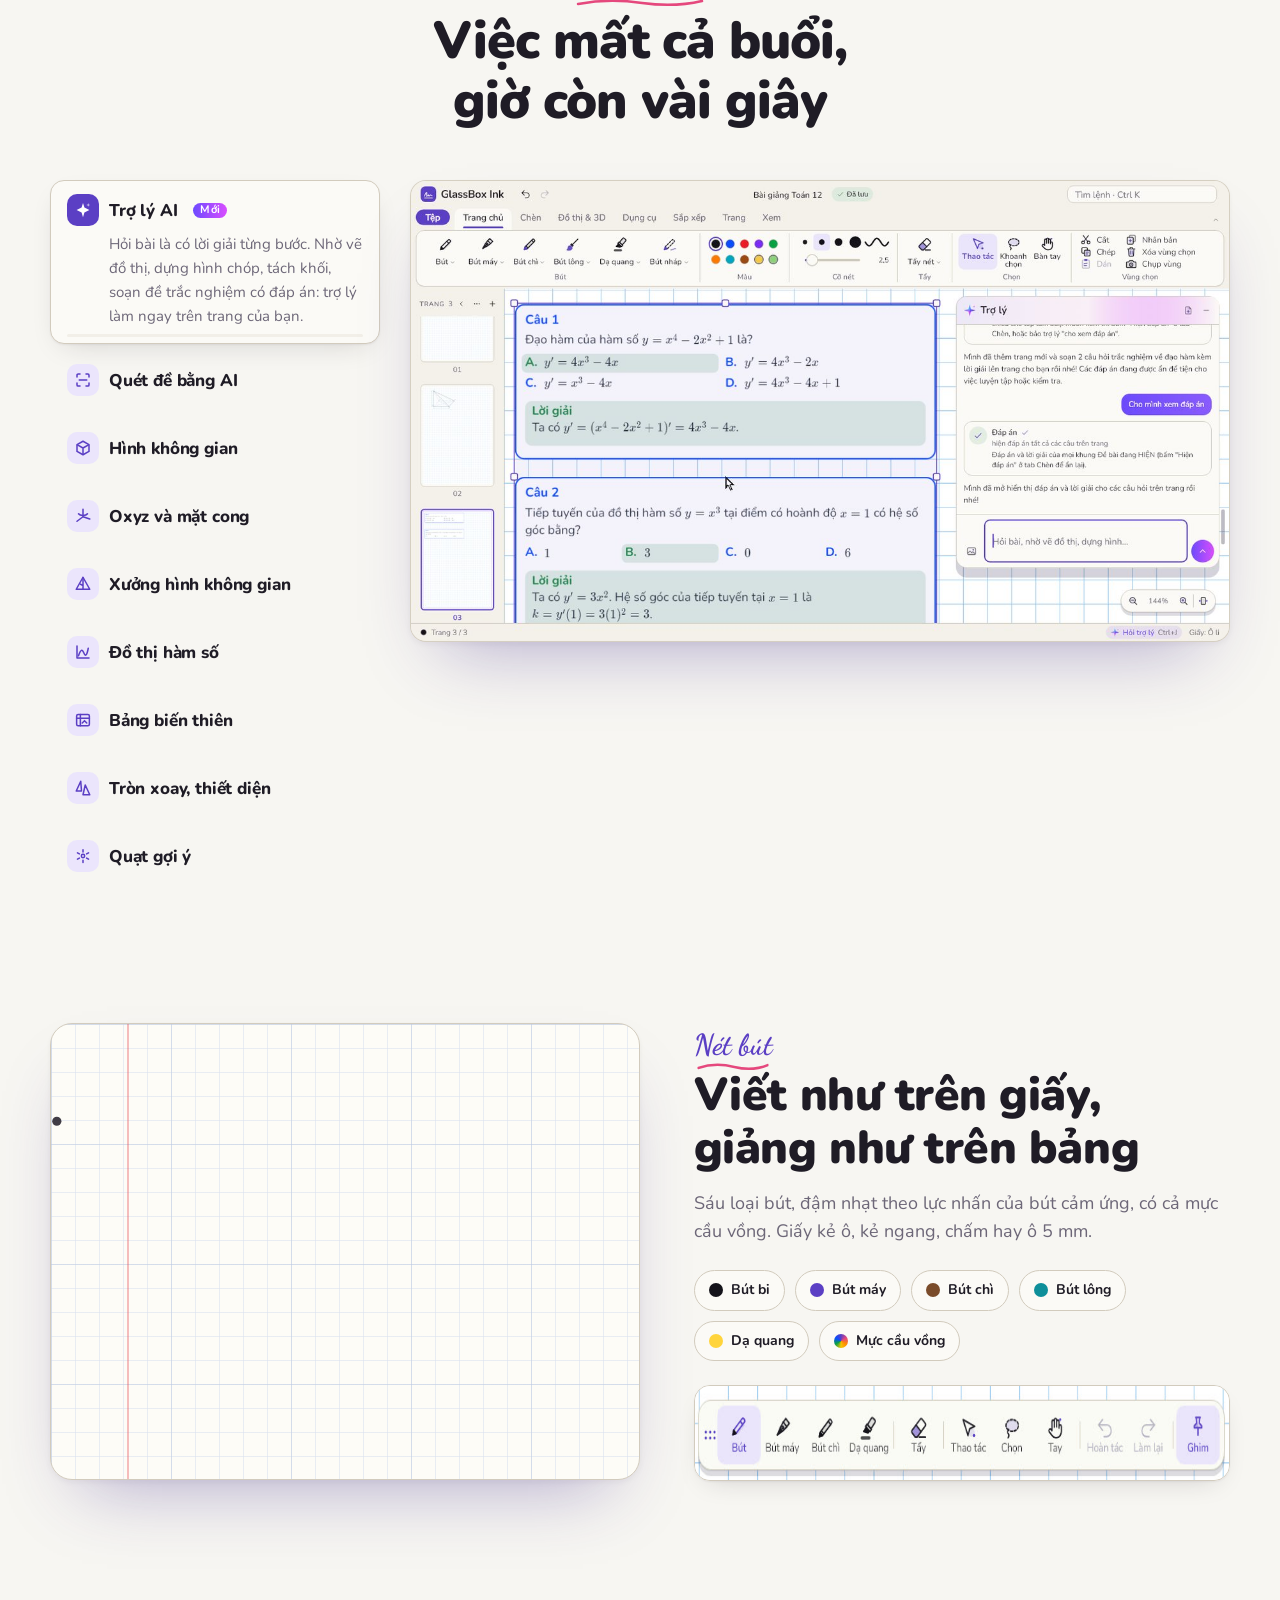
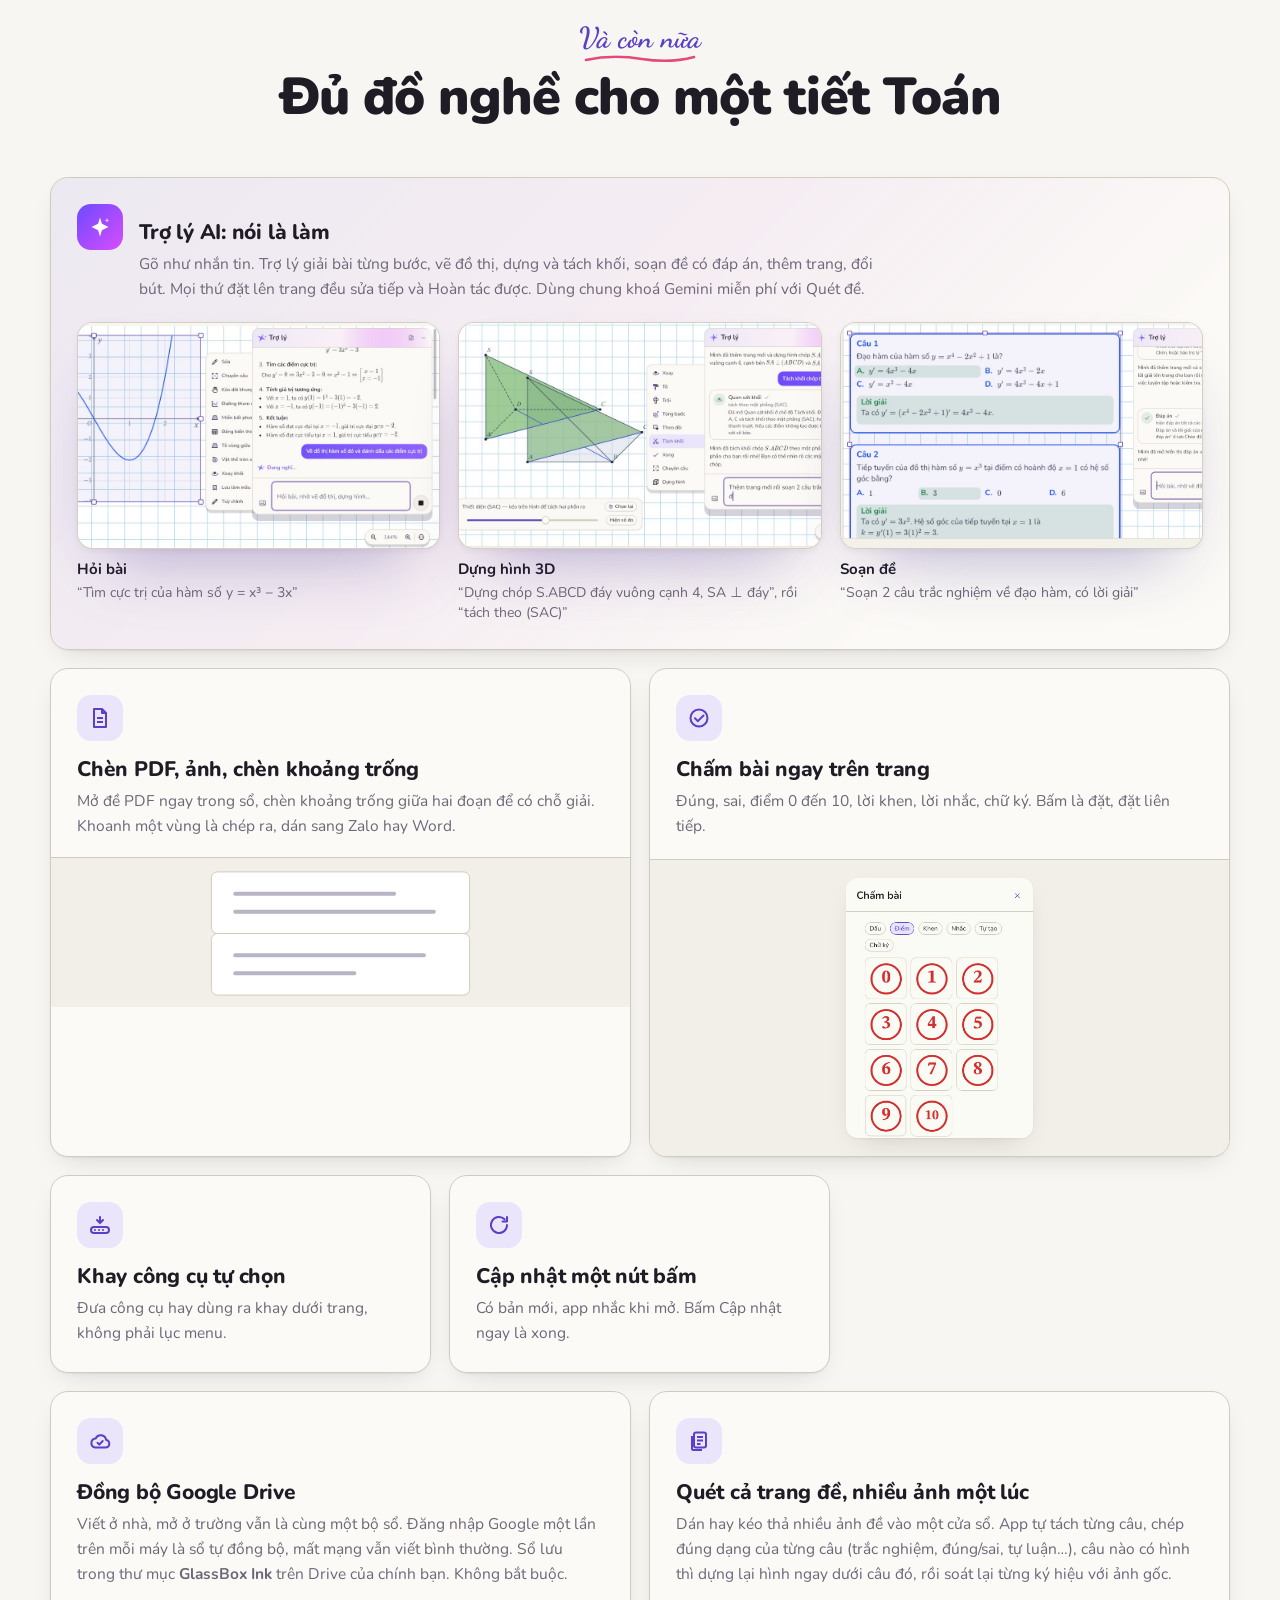
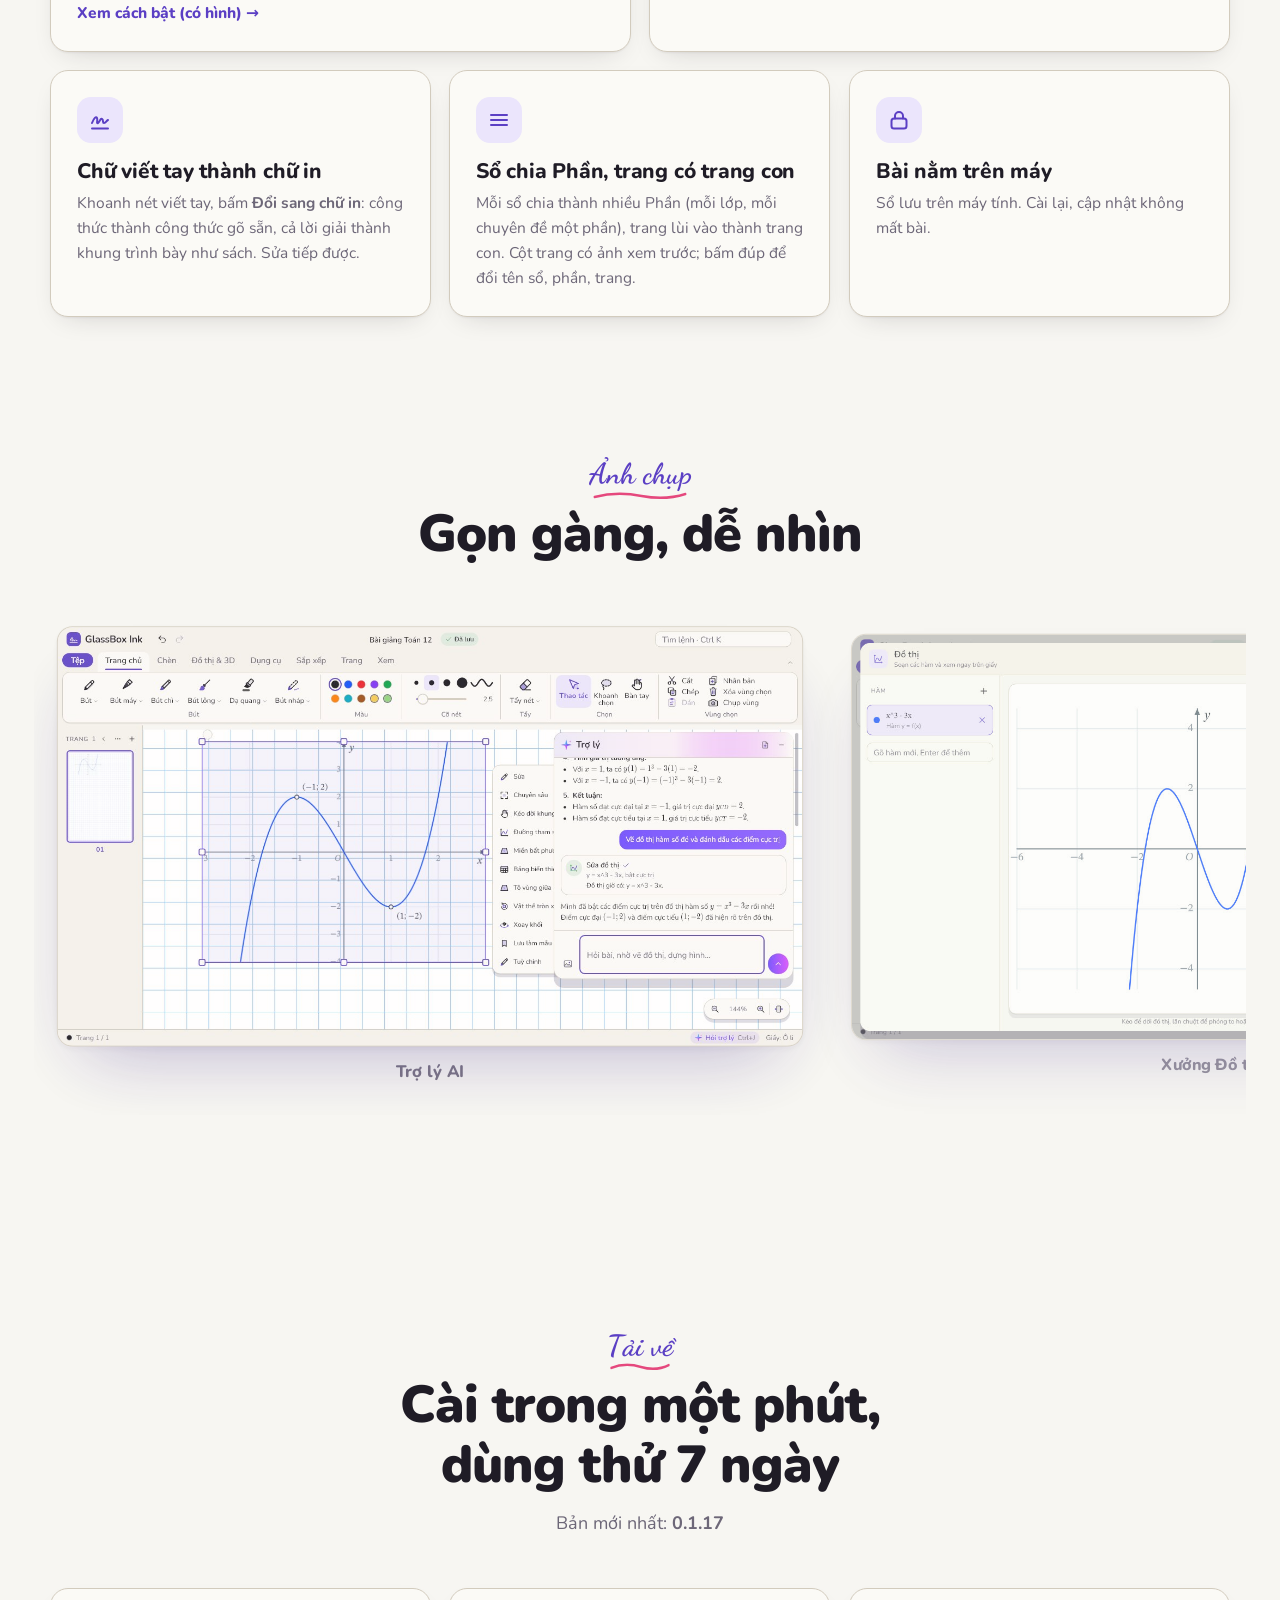
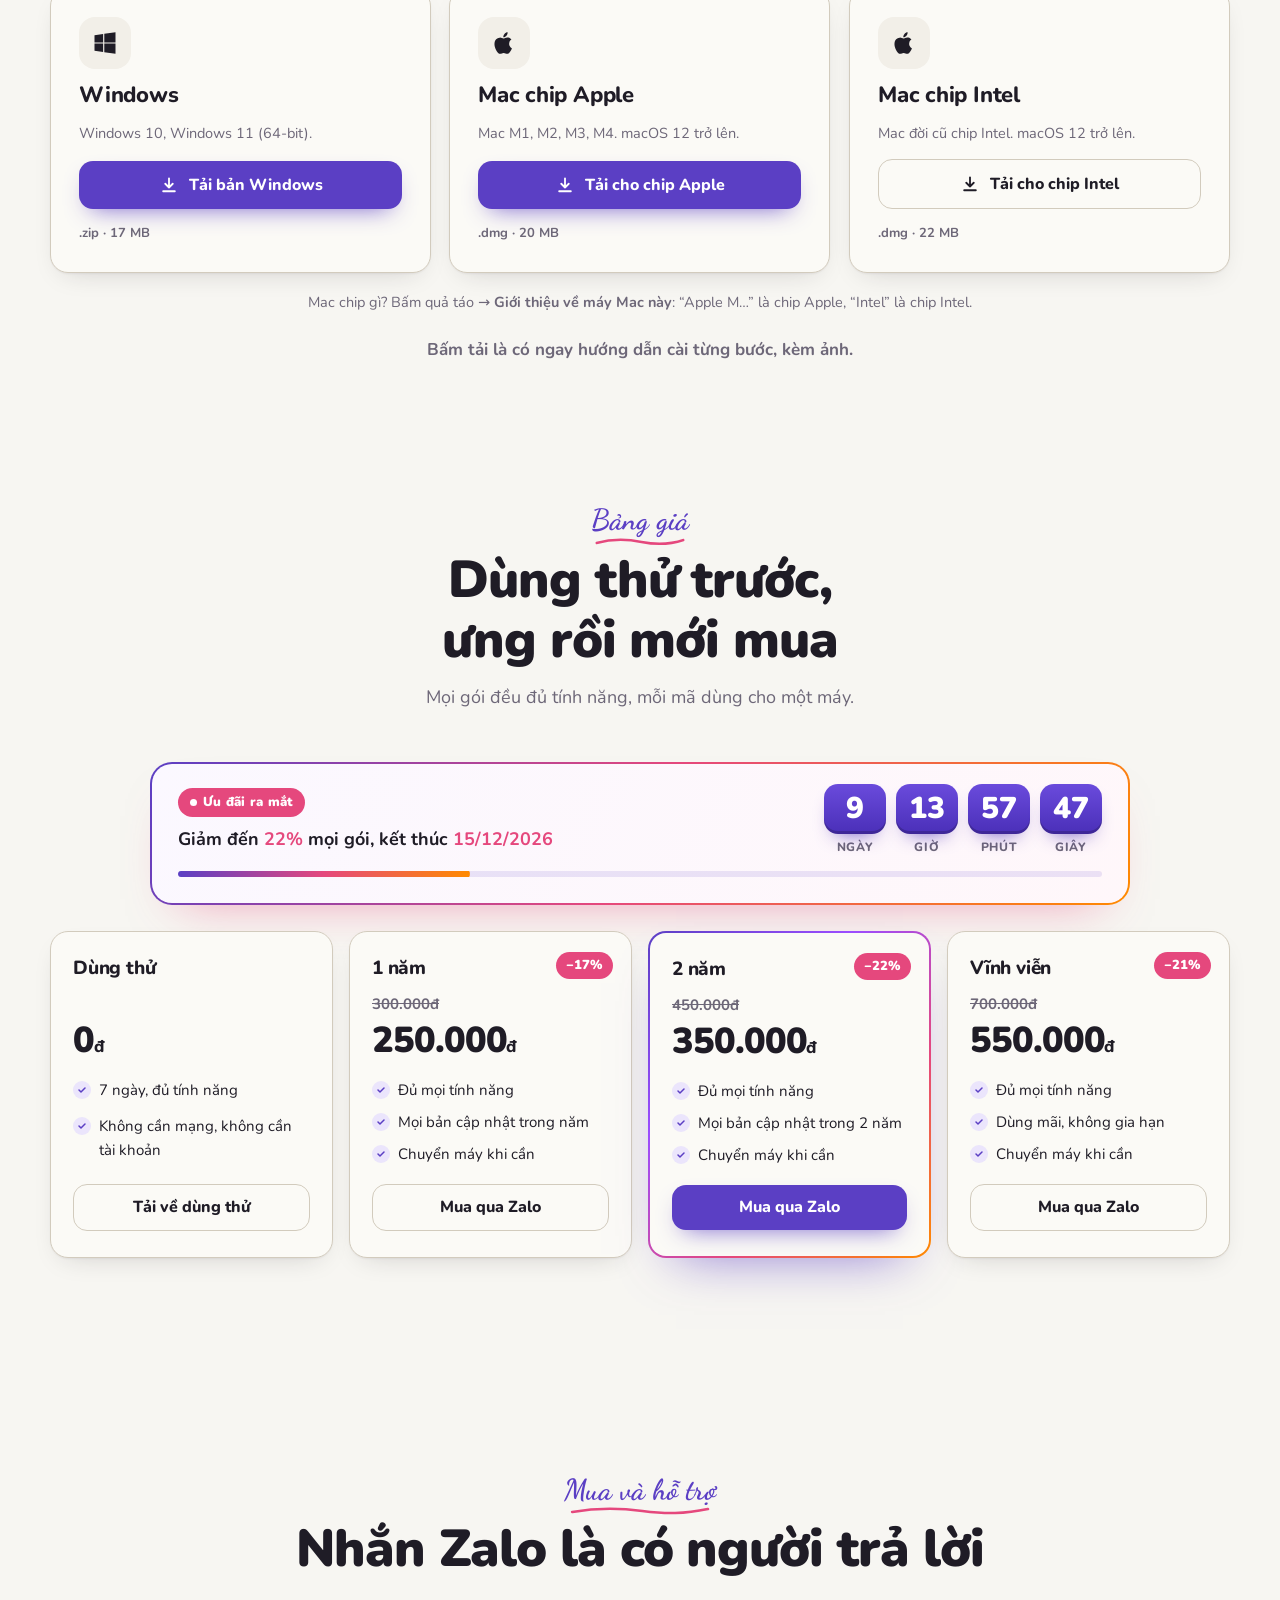
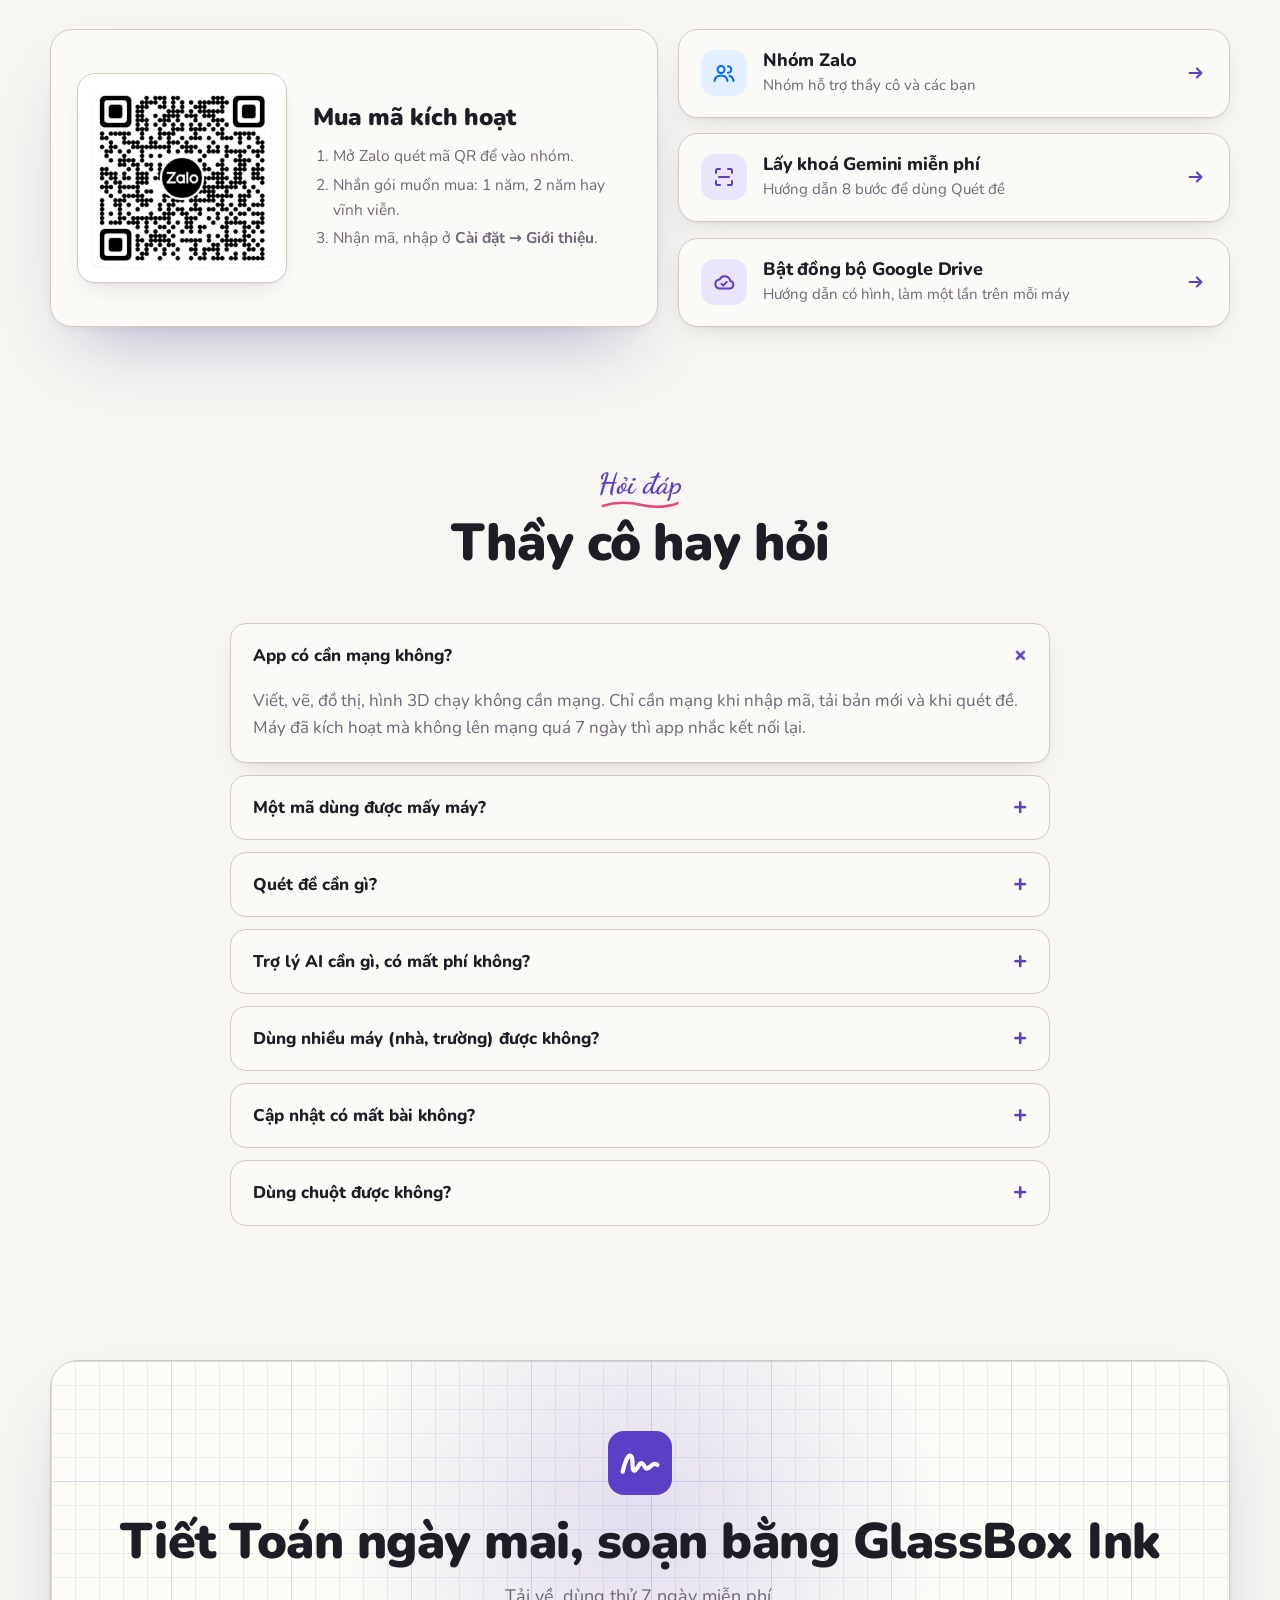
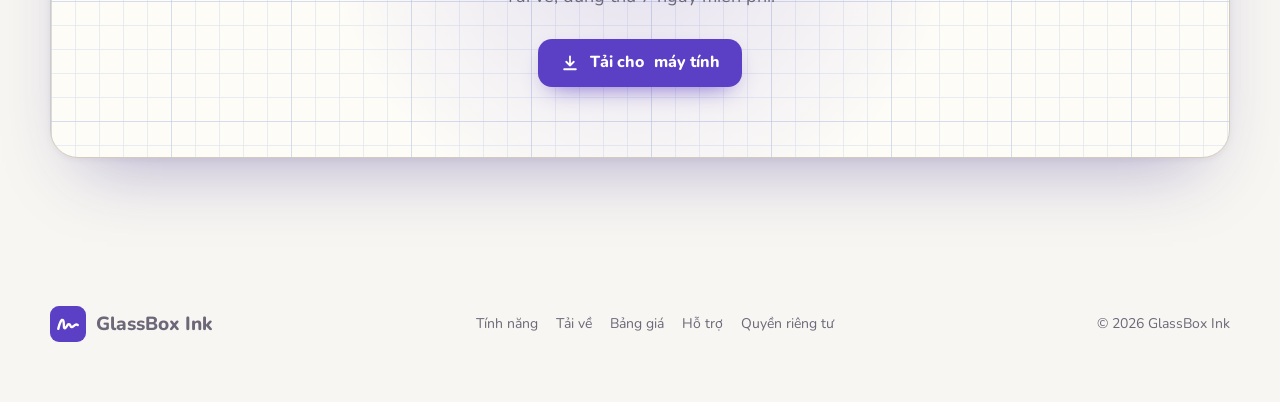
==== commit c8e4e2af: "Link tải bản 0.1.17 (Windows và Mac)" ====
--- a/index.html
+++ b/index.html
@@ -106,7 +106,7 @@
   <div class="glow-bg" aria-hidden="true"></div>
   <div class="wrap">
     <div class="hero-text">
-      <span class="chip rv-h"><b>Mới <span data-ver>0.1.16</span></b>Sổ tay cho thầy cô giảng Toán và các bạn học Toán</span>
+      <span class="chip rv-h"><b>Mới <span data-ver>0.1.17</span></b>Sổ tay cho thầy cô giảng Toán và các bạn học Toán</span>
       <h1 data-split>Viết tay như trên giấy.
         <span class="line2"><span class="grad-text">Vẽ hình</span> <span class="hand-word">chuẩn như máy.<svg viewBox="0 0 300 30" preserveAspectRatio="none" aria-hidden="true"><path d="M4 20c40-12 80-14 120-8s90 8 172-6"/></svg></span></span>
       </h1>
@@ -331,28 +331,28 @@
     <div class="sec-head rv">
       <div class="kicker">Tải về</div>
       <h2 data-split>Cài trong một phút, dùng thử 7 ngày</h2>
-      <p>Bản mới nhất: <b data-ver>0.1.16</b></p>
+      <p>Bản mới nhất: <b data-ver>0.1.17</b></p>
     </div>
     <div class="dl">
       <article class="dl-card rv tilt glow" data-os="win">
         <div class="os"><svg><use href="#i-win"/></svg></div>
         <h3>Windows</h3>
         <p class="req">Windows 10, Windows 11 (64-bit).</p>
-        <a class="btn" data-asset="win-x64" href="https://github.com/lenhokhoa23/net-phat-hanh/releases/download/v0.1.15/GlassBox-Ink-0.1.15-win-x64.zip"><svg><use href="#i-down"/></svg>Tải bản Windows</a>
+        <a class="btn" data-asset="win-x64" href="https://github.com/lenhokhoa23/net-phat-hanh/releases/download/v0.1.17/GlassBox-Ink-0.1.17-win-x64.zip"><svg><use href="#i-down"/></svg>Tải bản Windows</a>
         <span class="meta" data-size="win-x64">.zip · 17 MB</span>
       </article>
       <article class="dl-card rv tilt glow" style="--d:.06s" data-os="mac-arm">
         <div class="os"><svg><use href="#i-mac"/></svg></div>
         <h3>Mac chip Apple</h3>
         <p class="req">Mac M1, M2, M3, M4. macOS 12 trở lên.</p>
-        <a class="btn" data-asset="mac-arm64" href="https://github.com/lenhokhoa23/net-phat-hanh/releases/download/v0.1.16/GlassBox-Ink-0.1.16-mac-arm64.dmg"><svg><use href="#i-down"/></svg>Tải cho chip Apple</a>
+        <a class="btn" data-asset="mac-arm64" href="https://github.com/lenhokhoa23/net-phat-hanh/releases/download/v0.1.17/GlassBox-Ink-0.1.17-mac-arm64.dmg"><svg><use href="#i-down"/></svg>Tải cho chip Apple</a>
         <span class="meta" data-size="mac-arm64">.dmg · 20 MB</span>
       </article>
       <article class="dl-card rv tilt glow" style="--d:.12s" data-os="mac-intel">
         <div class="os"><svg><use href="#i-mac"/></svg></div>
         <h3>Mac chip Intel</h3>
         <p class="req">Mac đời cũ chip Intel. macOS 12 trở lên.</p>
-        <a class="btn ghost" data-asset="mac-x64" href="https://github.com/lenhokhoa23/net-phat-hanh/releases/download/v0.1.16/GlassBox-Ink-0.1.16-mac-x64.dmg"><svg><use href="#i-down"/></svg>Tải cho chip Intel</a>
+        <a class="btn ghost" data-asset="mac-x64" href="https://github.com/lenhokhoa23/net-phat-hanh/releases/download/v0.1.17/GlassBox-Ink-0.1.17-mac-x64.dmg"><svg><use href="#i-down"/></svg>Tải cho chip Intel</a>
         <span class="meta" data-size="mac-x64">.dmg · 22 MB</span>
       </article>
     </div>
